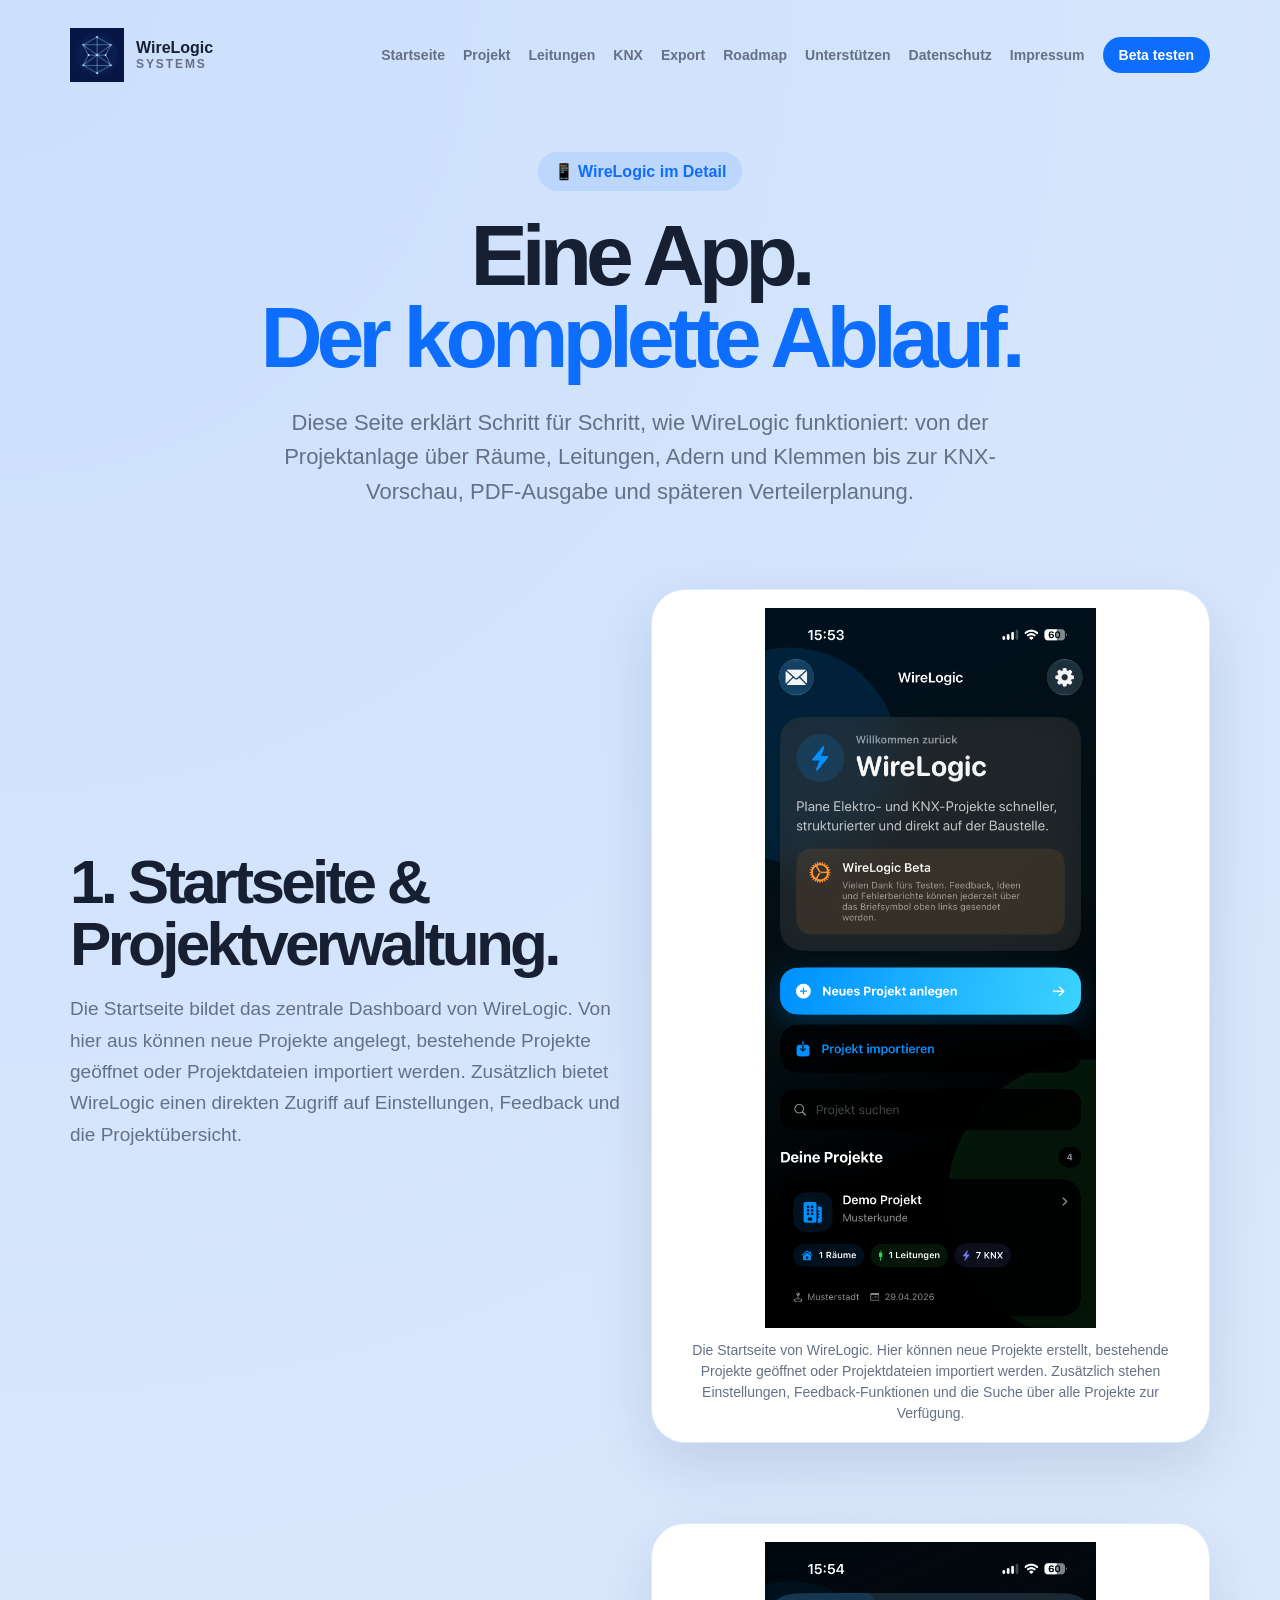
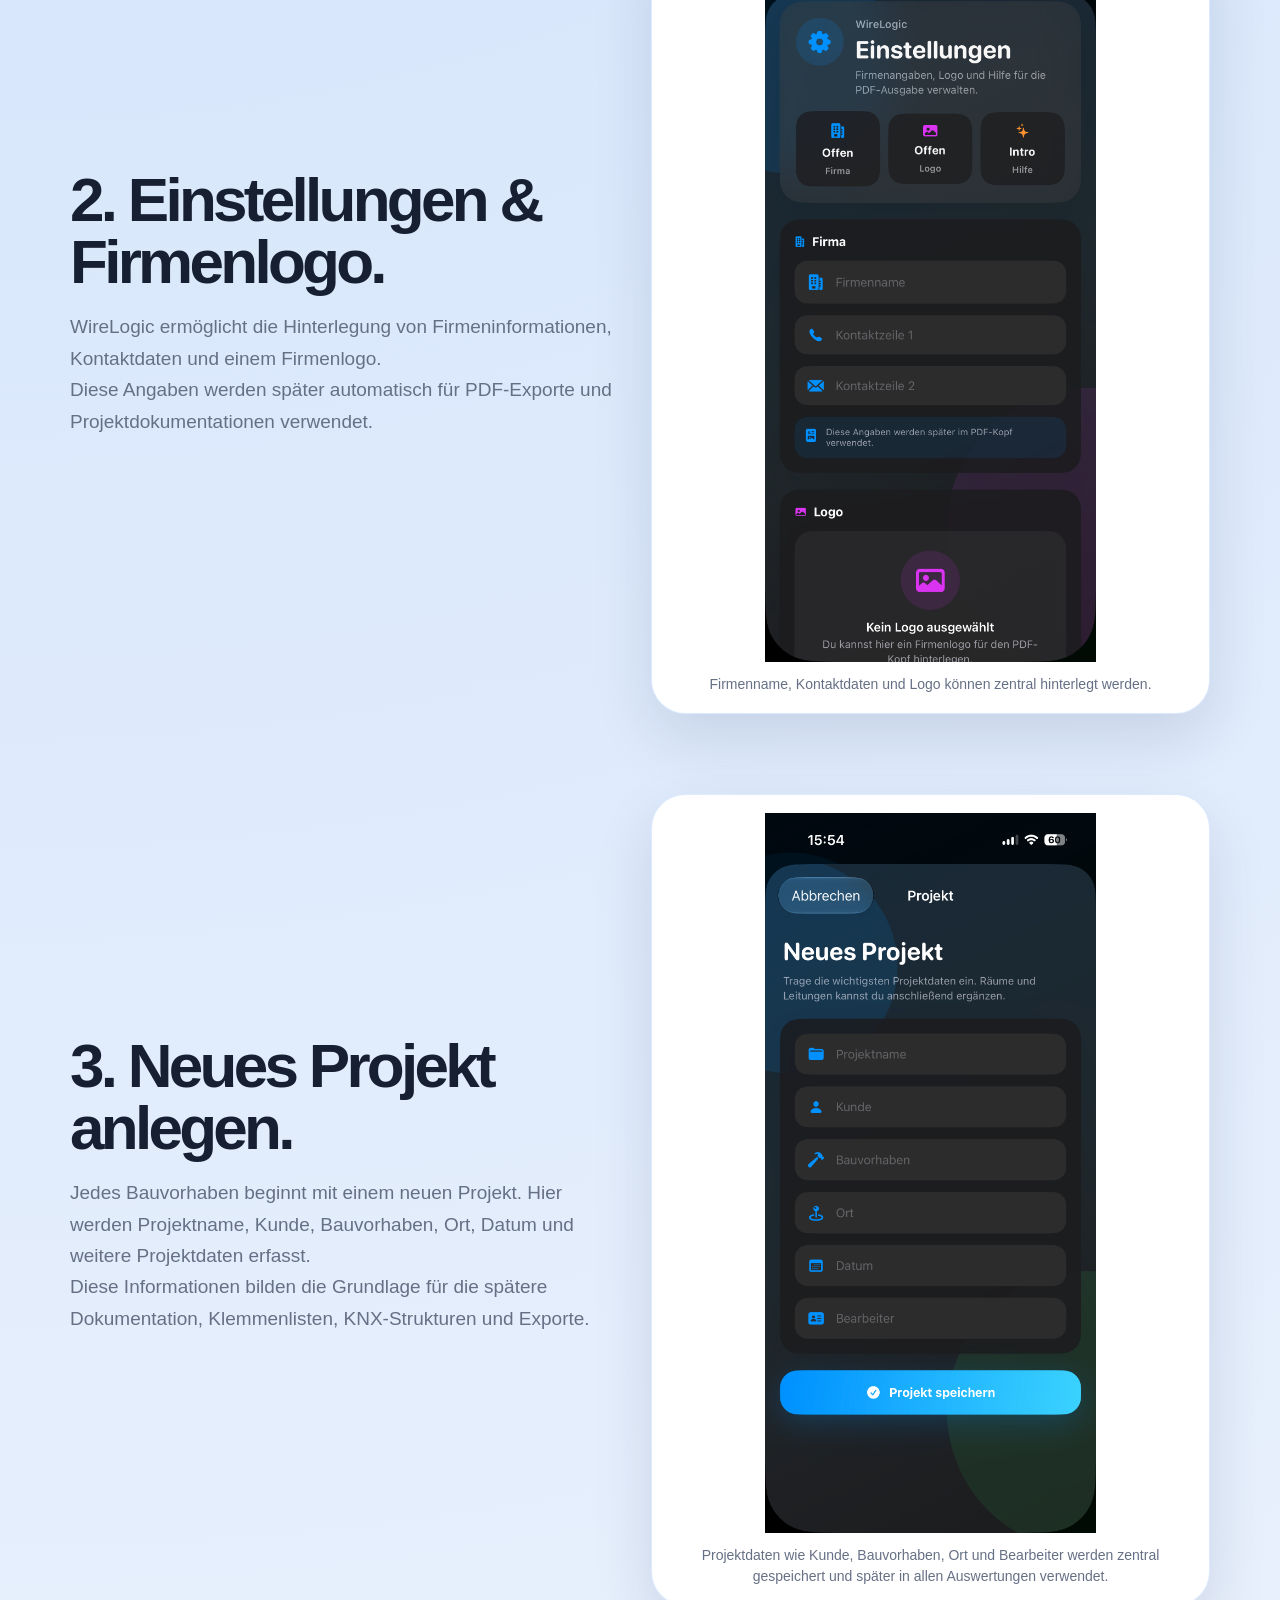
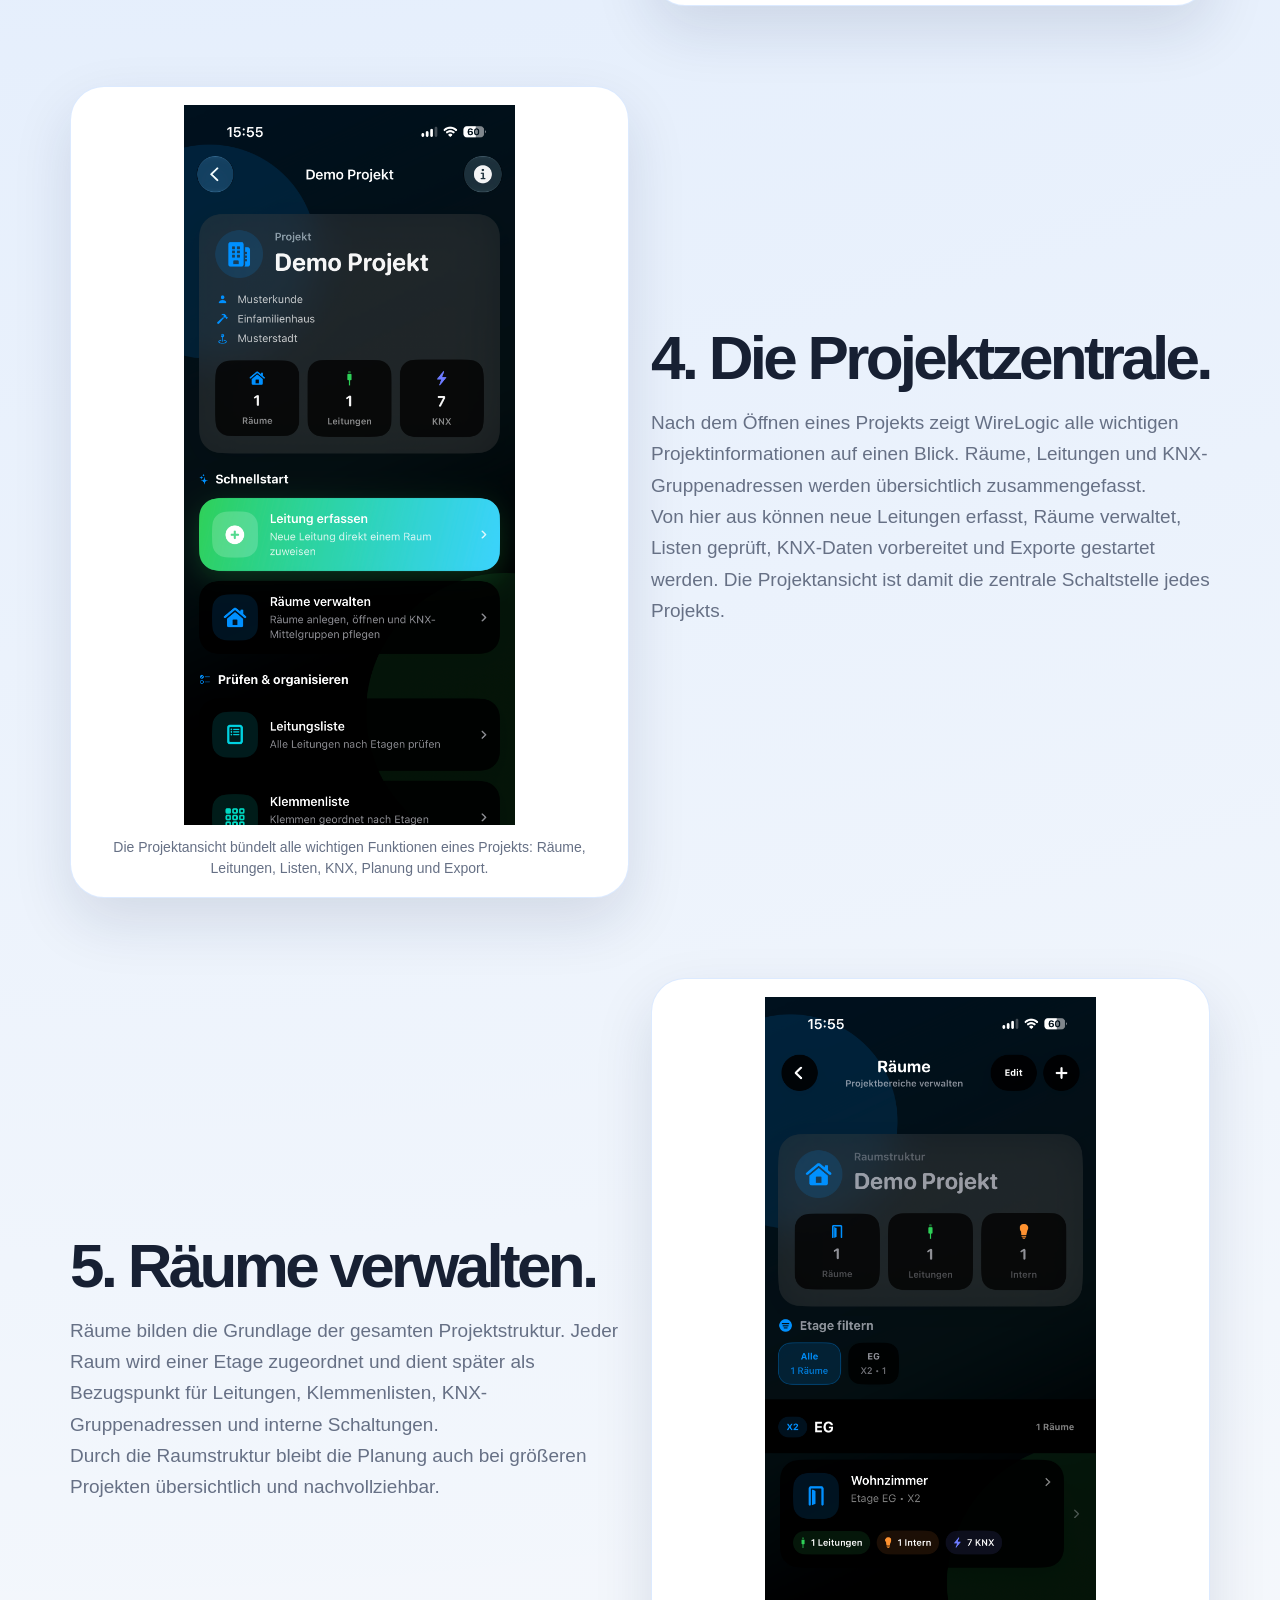
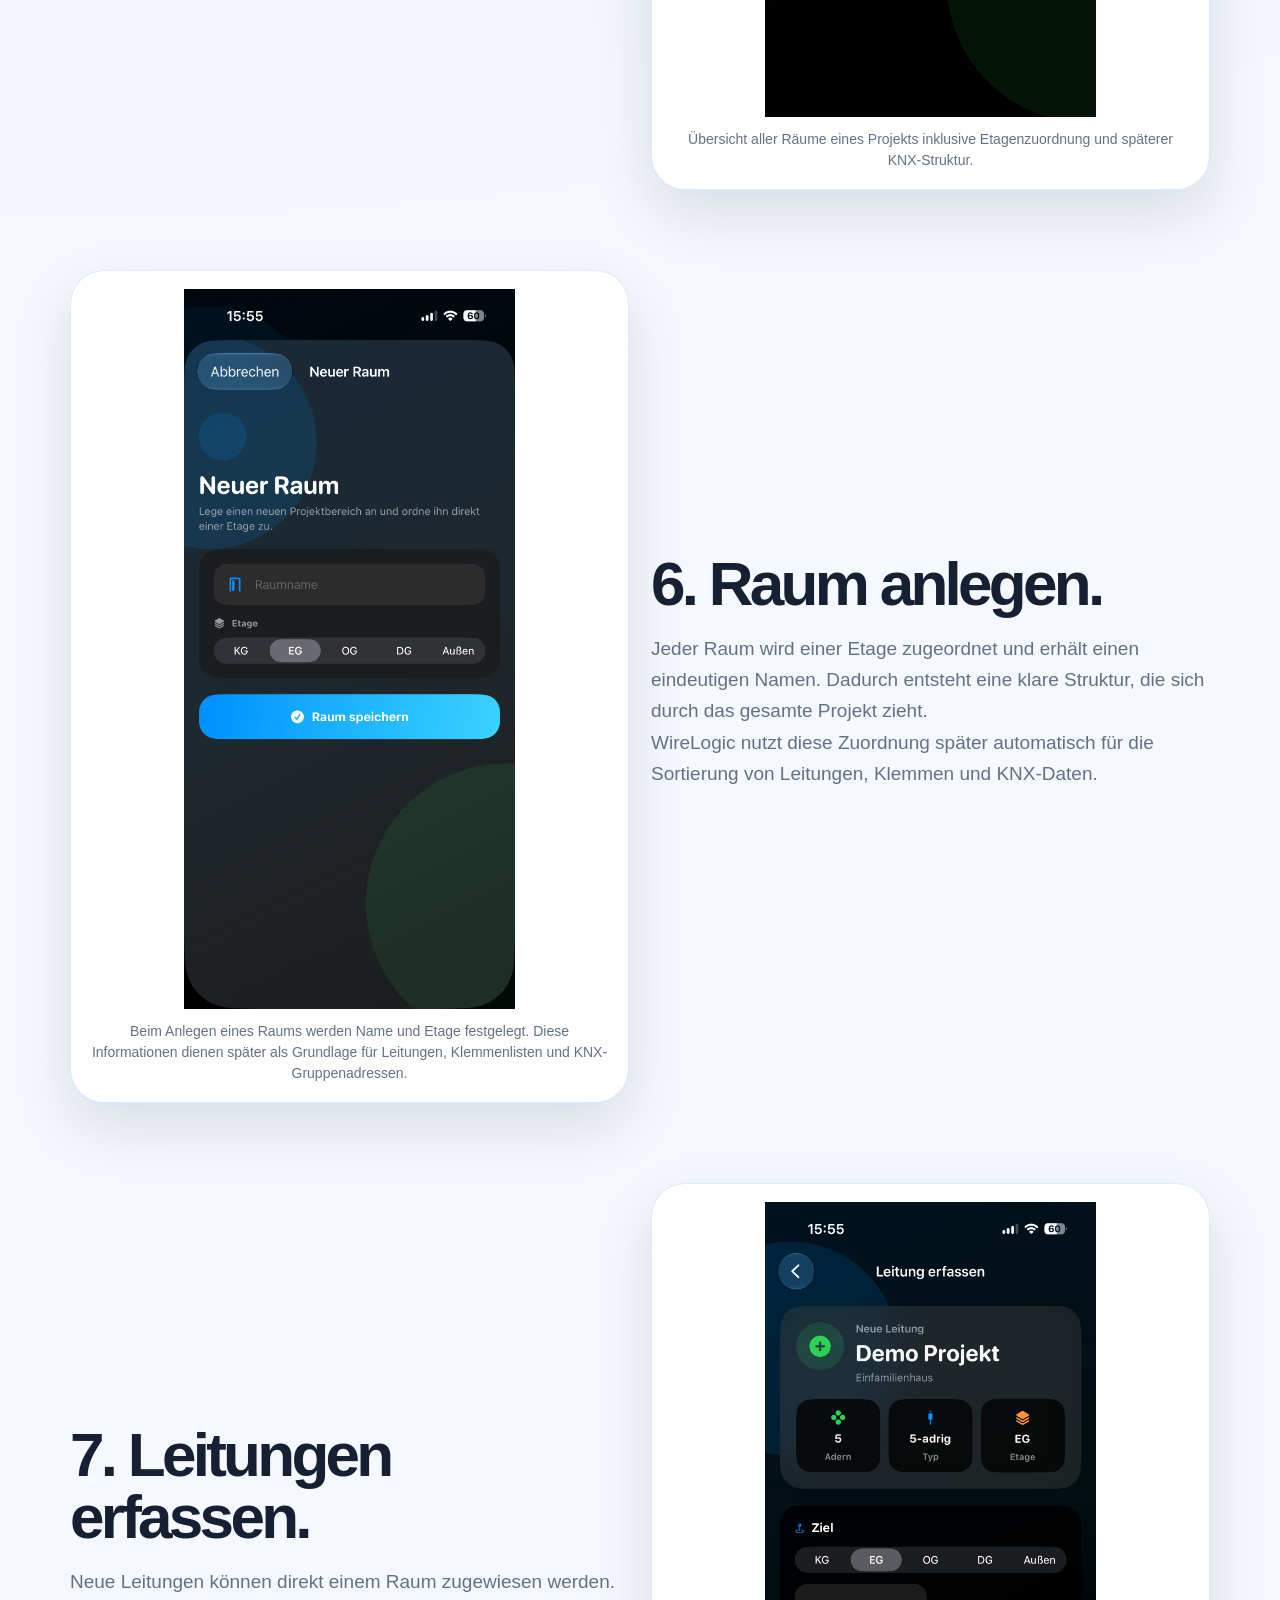
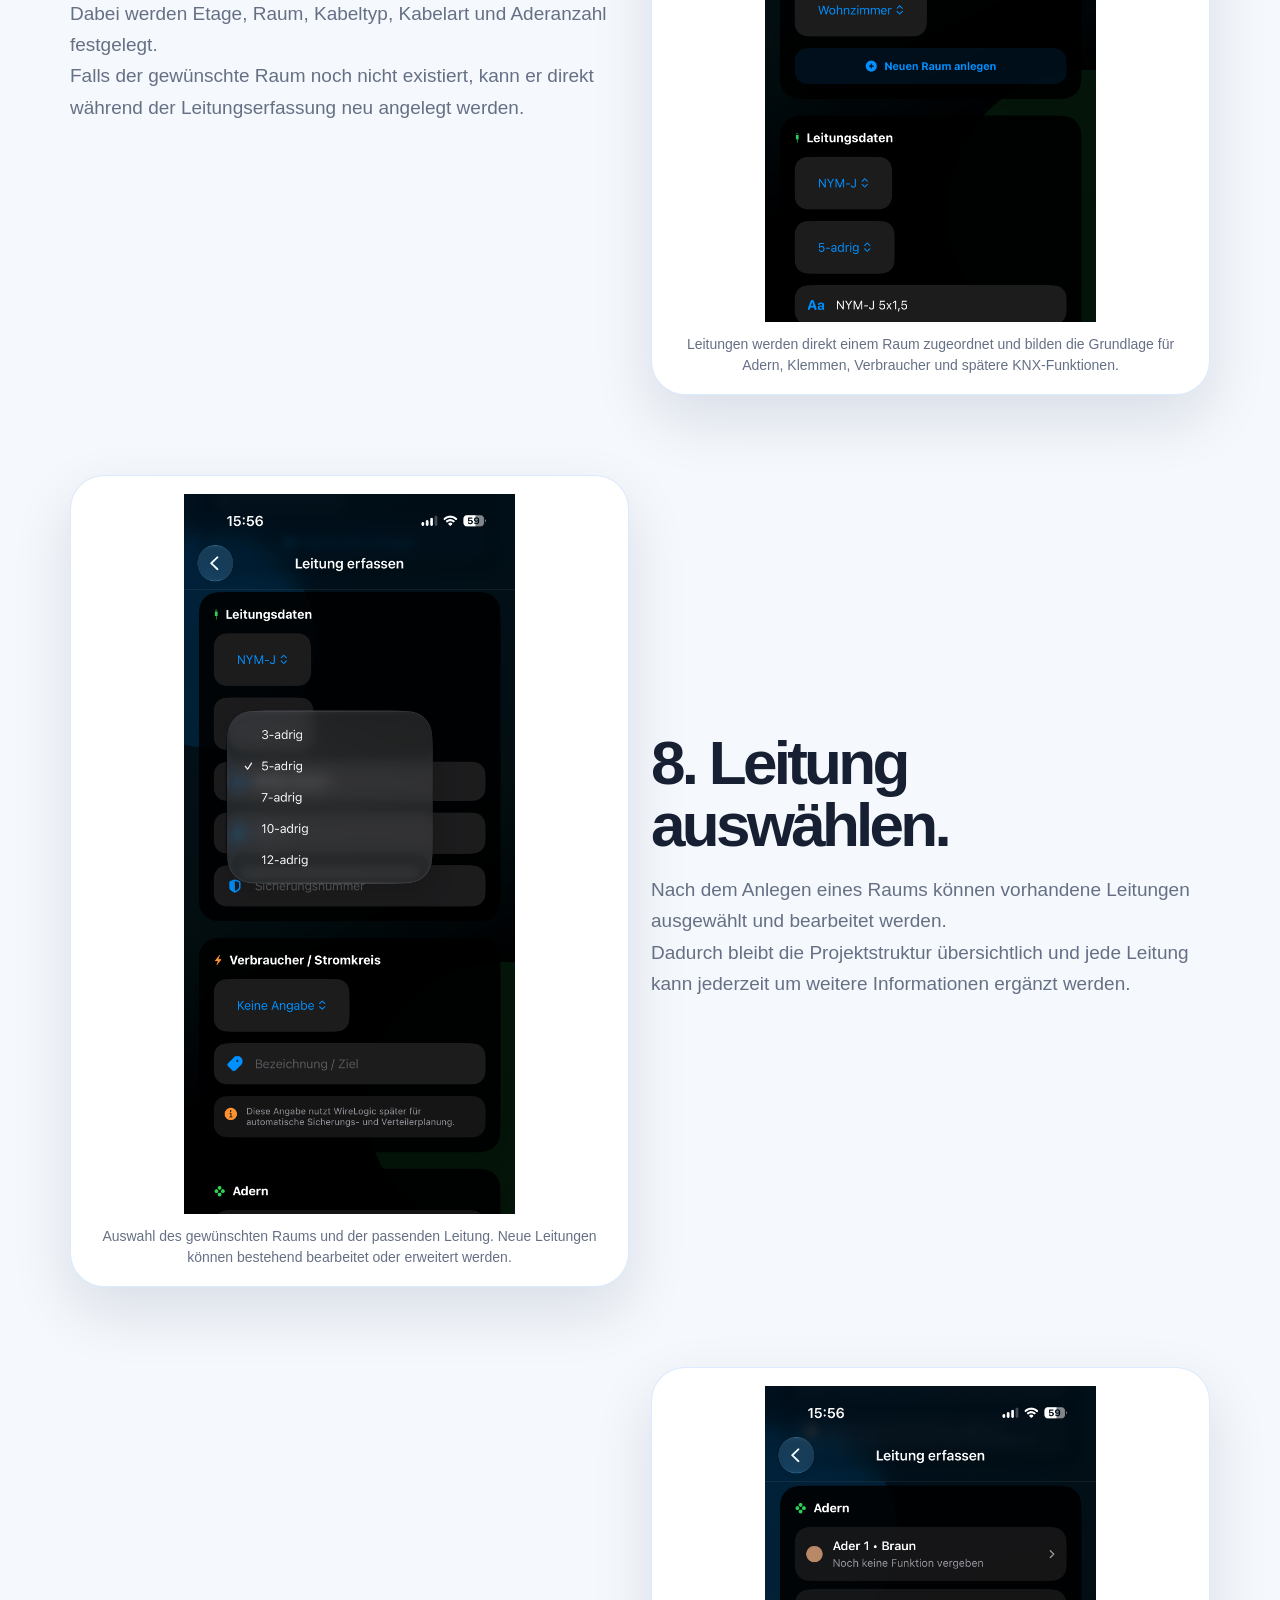
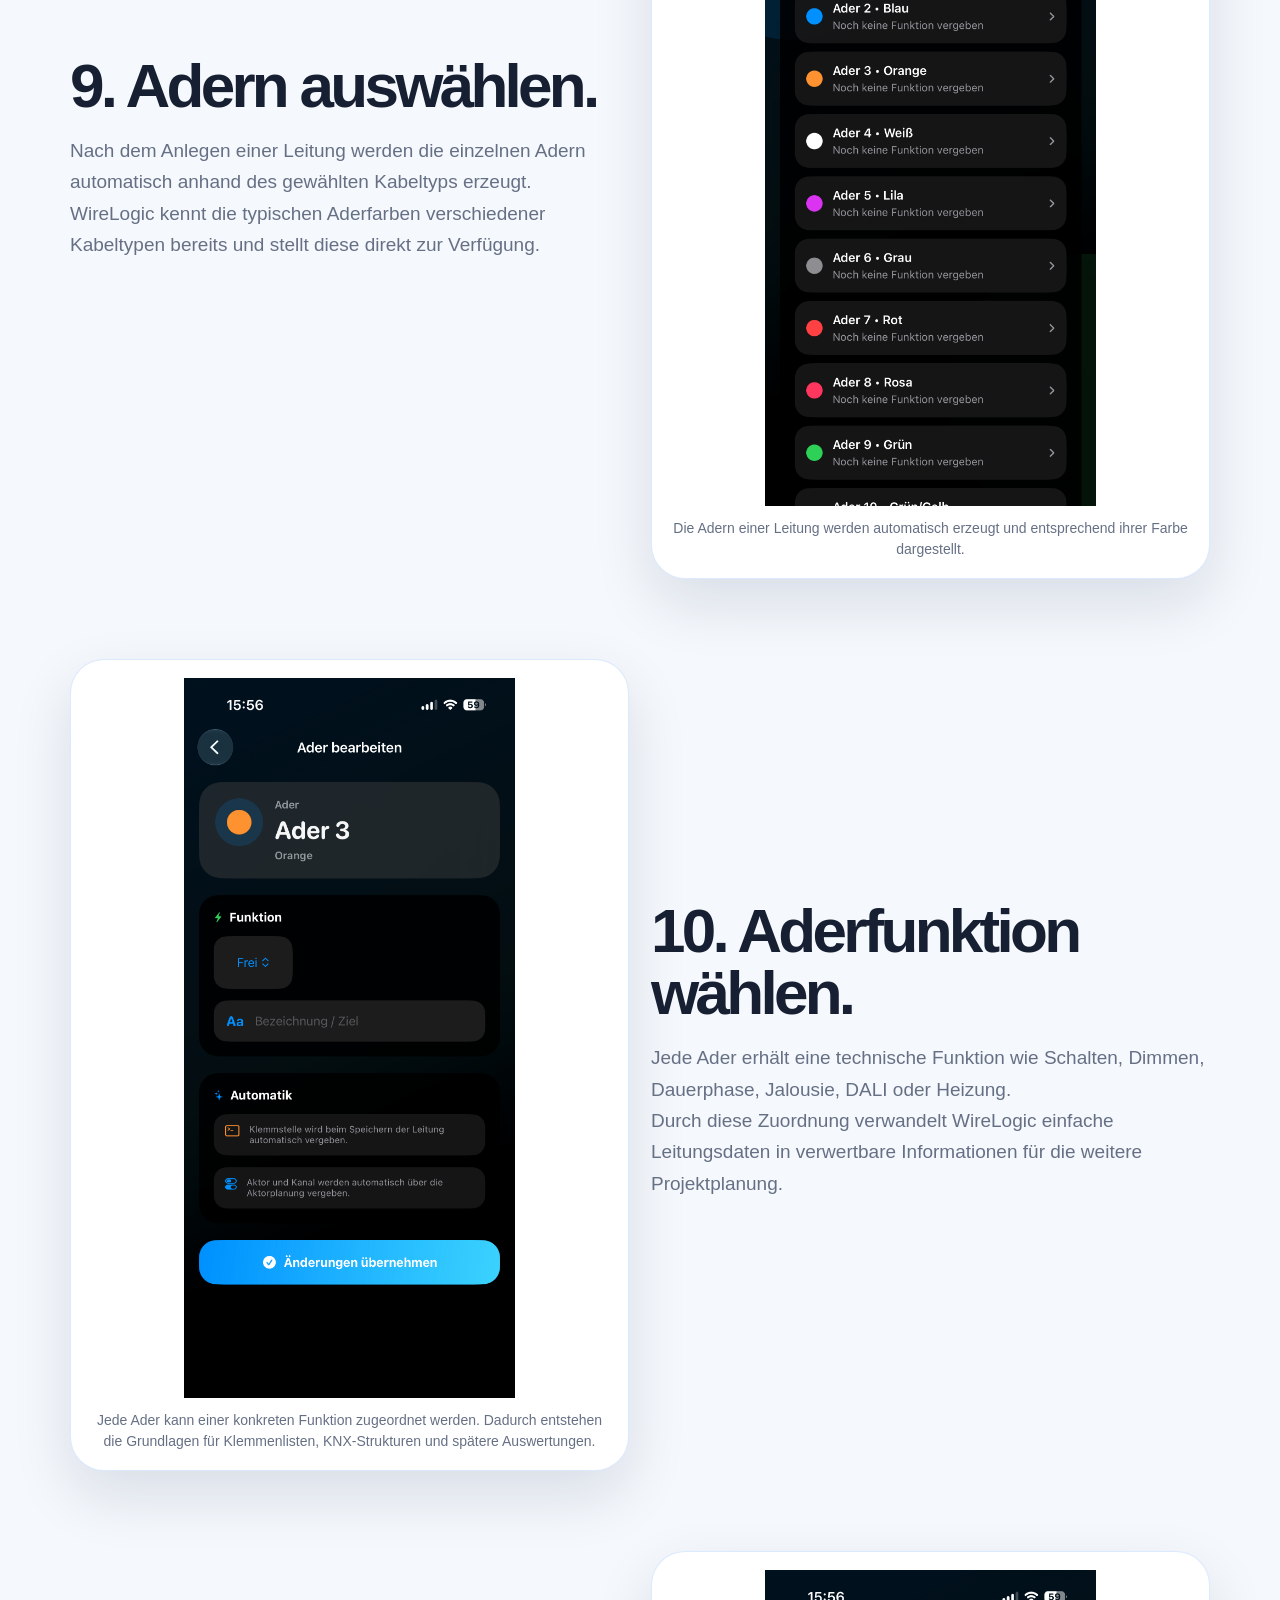
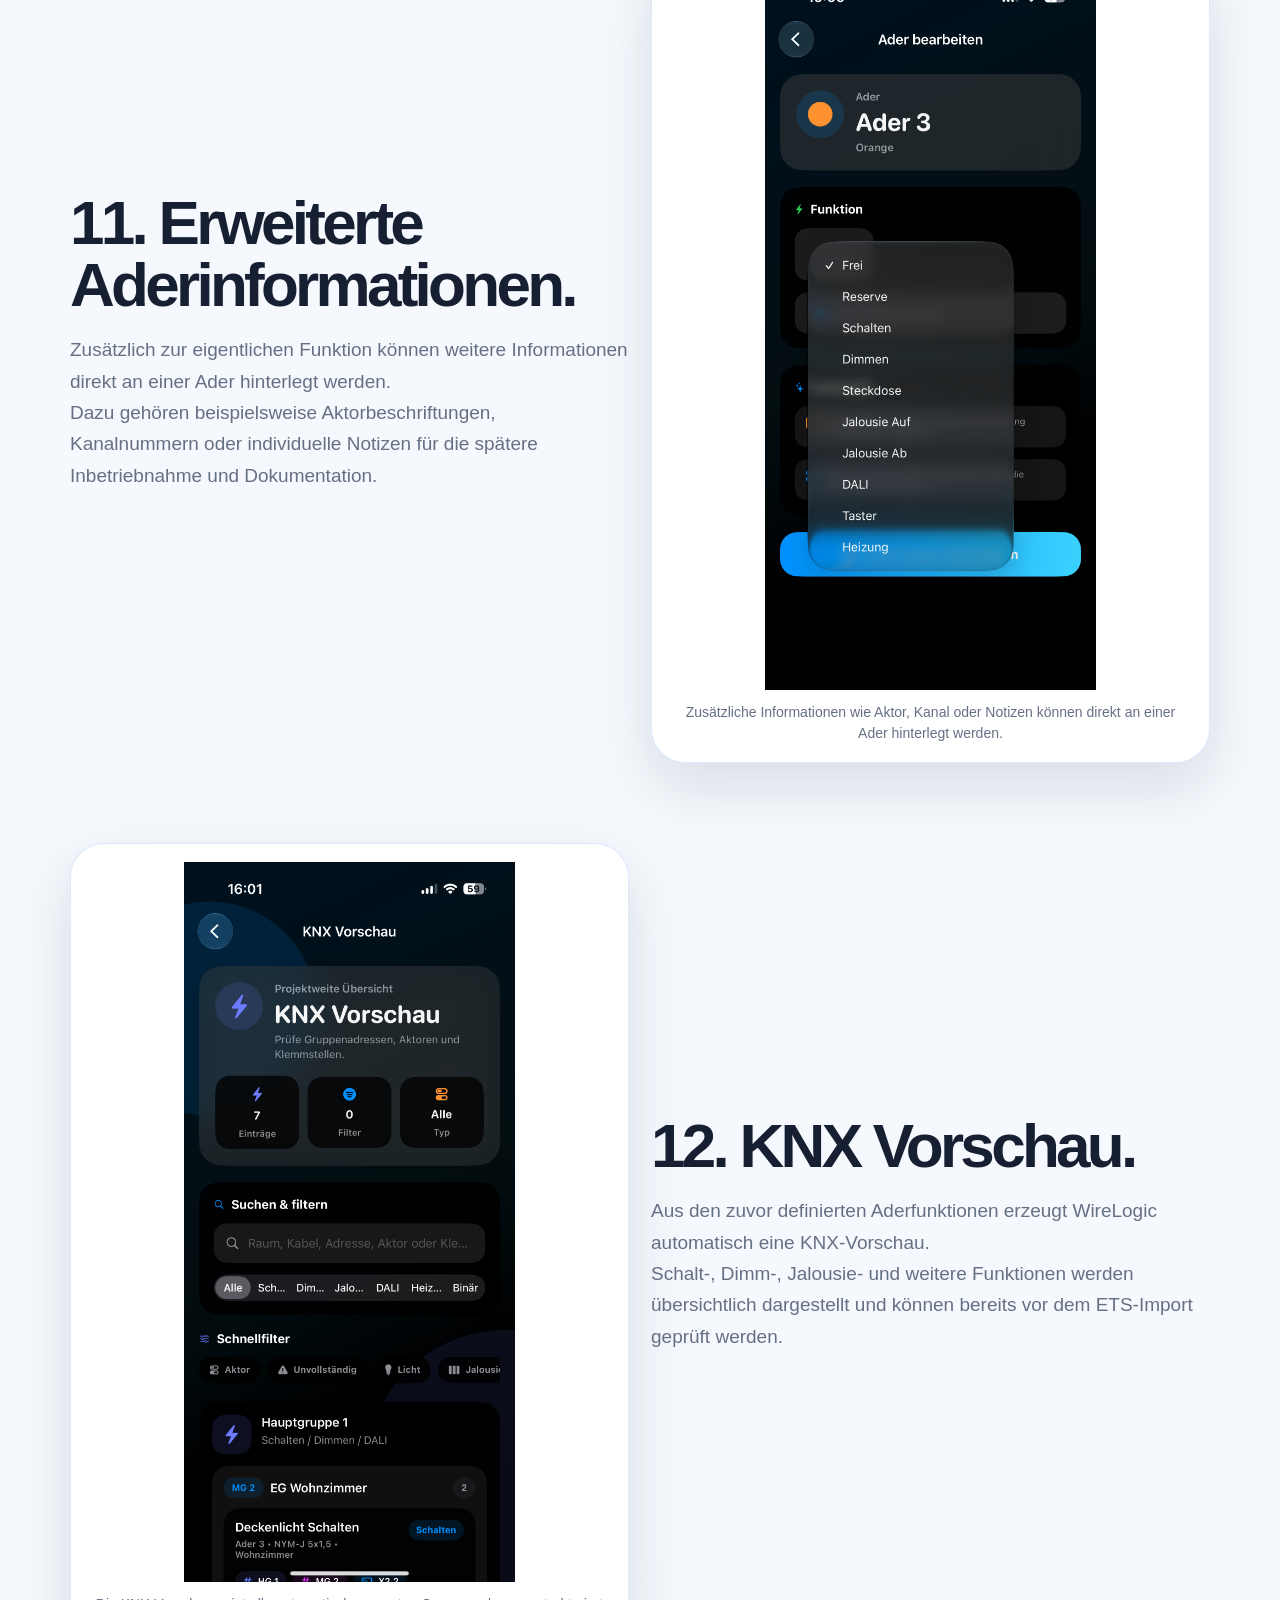
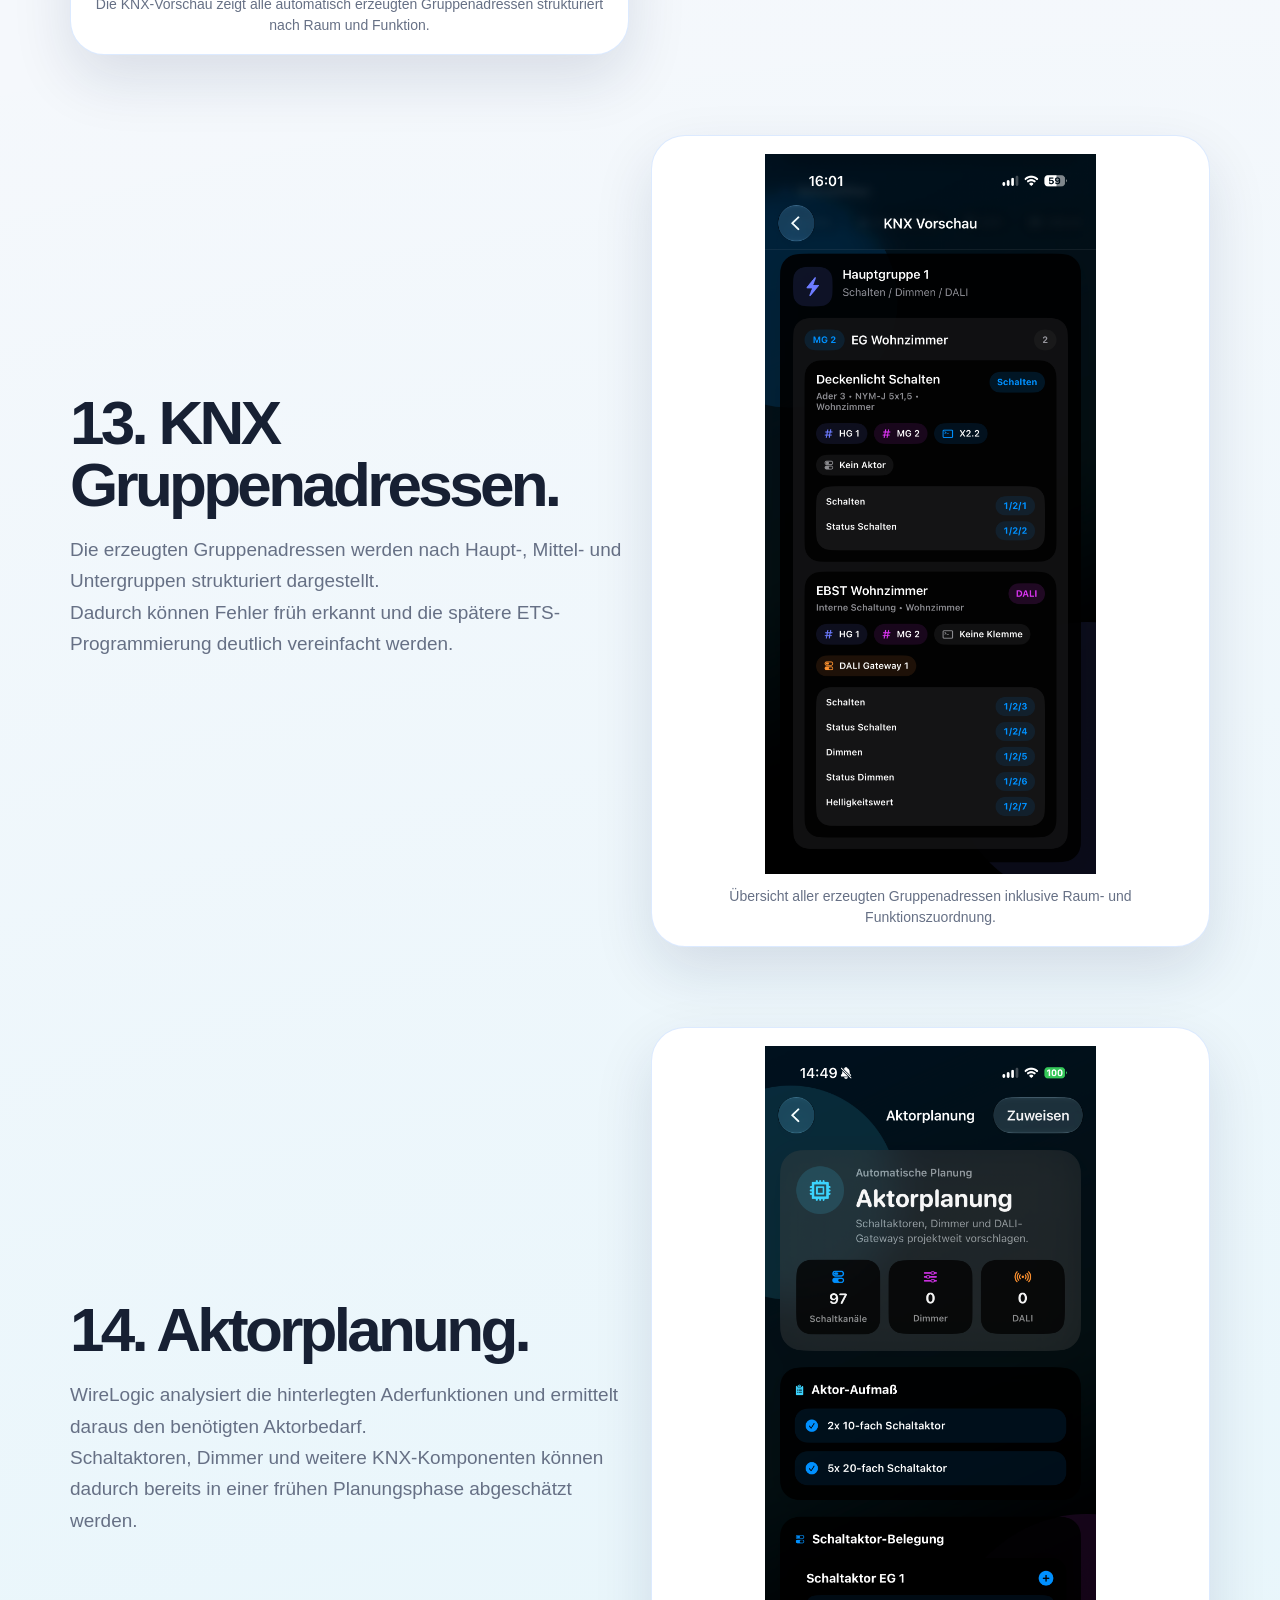
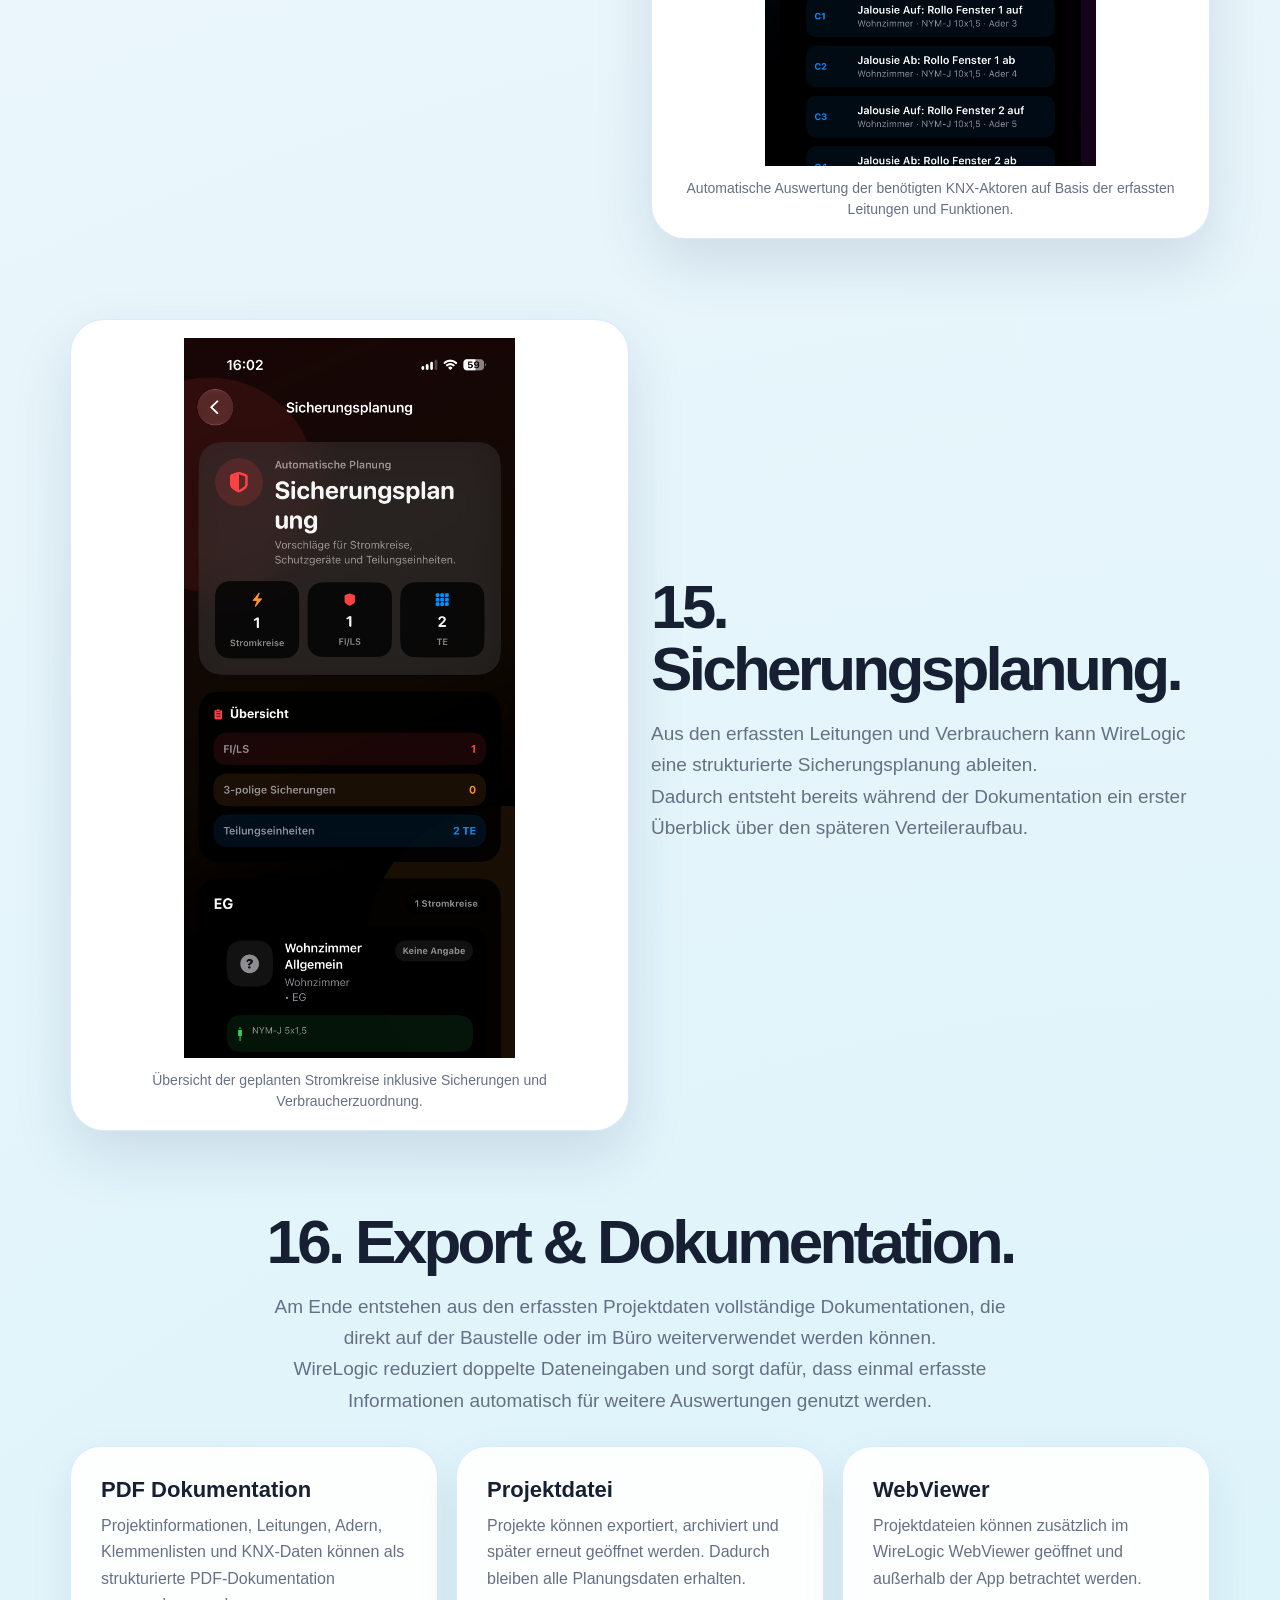
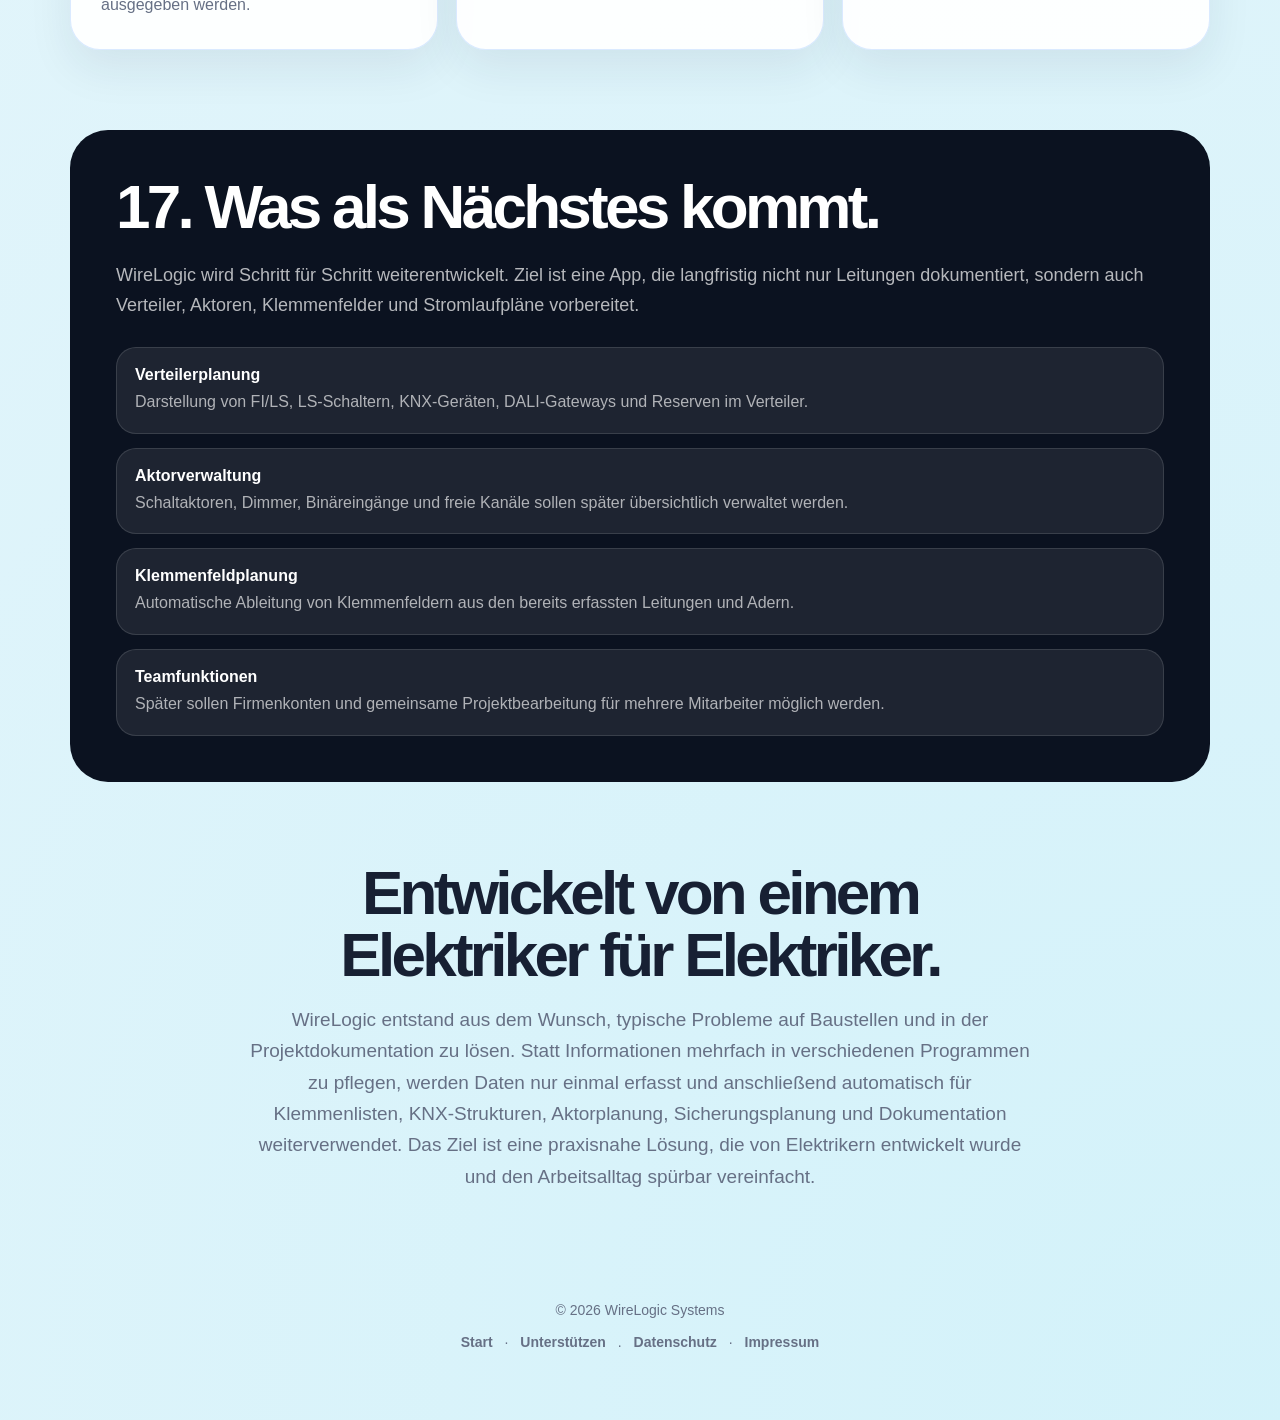
==== funktionen.html @ 2e7e5e69 "Update funktionen.html" ====
<!DOCTYPE html>
<html lang="de">
<head>

  <!-- Google tag (gtag.js) -->
  <script async src="https://www.googletagmanager.com/gtag/js?id=G-9XFBLR3LDT"></script>
  <script>
    window.dataLayer = window.dataLayer || [];
    function gtag(){dataLayer.push(arguments);}
    gtag('js', new Date());

    gtag('config', 'G-9XFBLR3LDT');
  </script>

  <meta charset="UTF-8" />
  <meta name="viewport" content="width=device-width, initial-scale=1.0" />
  <title>WireLogic Systems – Elektroplanung direkt auf der Baustelle</title>
  
  <style>
    :root {
      --blue:#0d6efd;
      --cyan:#22d3ee;
      --dark:#0b1220;
      --text:#172033;
      --muted:#667085;
      --bg:#f5f8fc;
      --card:rgba(255,255,255,0.92);
      --border:rgba(13,110,253,0.14);
    }

    * { box-sizing:border-box; }

    body {
      margin:0;
      font-family:-apple-system,BlinkMacSystemFont,"Segoe UI",Arial,sans-serif;
      background:
        radial-gradient(circle at top left,rgba(13,110,253,0.18),transparent 32%),
        radial-gradient(circle at bottom right,rgba(34,211,238,0.16),transparent 30%),
        var(--bg);
      color:var(--text);
    }

    a { text-decoration:none; }

    .page {
      max-width:1180px;
      margin:0 auto;
      padding:28px 20px 70px;
    }

    header {
      display:flex;
      justify-content:space-between;
      align-items:center;
      margin-bottom:70px;
    }

    .brand {
      display:flex;
      align-items:center;
      gap:12px;
      font-weight:900;
    }

    .logo {
      width:54px;
      height:54px;
    }

    .logo img {
      width:100%;
      height:100%;
      object-fit:contain;
    }

    nav {
      display:flex;
      gap:18px;
      flex-wrap:wrap;
      align-items:center;
    }

    nav a {
      color:var(--muted);
      font-size:14px;
      font-weight:700;
    }

    .nav-button {
      background:var(--blue);
      color:white;
      padding:10px 16px;
      border-radius:999px;
    }

    .hero {
      text-align:center;
      max-width:980px;
      margin:0 auto 80px;
    }

    .badge {
      display:inline-flex;
      padding:10px 16px;
      border-radius:999px;
      background:rgba(13,110,253,0.1);
      color:var(--blue);
      font-weight:800;
      margin-bottom:24px;
    }

    h1 {
      font-size:clamp(44px,8vw,86px);
      line-height:0.95;
      letter-spacing:-0.07em;
      margin:0;
    }

    h1 span {
      display:block;
      color:var(--blue);
    }

    .subtitle {
      max-width:780px;
      margin:28px auto 0;
      color:var(--muted);
      font-size:22px;
      line-height:1.55;
    }

    .section {
      margin-bottom:80px;
    }

    .section-head {
      max-width:780px;
      margin-bottom:30px;
    }

    .section-head.center {
      text-align:center;
      margin-left:auto;
      margin-right:auto;
    }

    .section-head h2 {
      font-size:clamp(34px,5vw,62px);
      line-height:1;
      letter-spacing:-0.06em;
      margin:0 0 18px;
    }

    .section-head p {
      color:var(--muted);
      font-size:19px;
      line-height:1.65;
      margin:0;
    }

    .card {
      background:var(--card);
      border:1px solid var(--border);
      border-radius:30px;
      padding:30px;
      box-shadow:0 18px 45px rgba(20,35,70,0.08);
    }

    .grid {
      display:grid;
      grid-template-columns:repeat(2,1fr);
      gap:18px;
    }

    .grid-3 {
      display:grid;
      grid-template-columns:repeat(3,1fr);
      gap:18px;
    }

    .feature h3,
    .card h3 {
      margin:0 0 10px;
      font-size:22px;
    }

    .feature p,
    .card p {
      color:var(--muted);
      line-height:1.65;
      margin:0;
    }

    .number {
      width:46px;
      height:46px;
      display:grid;
      place-items:center;
      background:rgba(13,110,253,0.1);
      color:var(--blue);
      border-radius:16px;
      font-weight:900;
      margin-bottom:16px;
    }

    .dark-section {
      background:var(--dark);
      color:white;
      border-radius:38px;
      padding:46px;
      margin-bottom:80px;
    }

    .dark-section h2 {
      font-size:clamp(34px,5vw,62px);
      line-height:1;
      letter-spacing:-0.06em;
      margin:0 0 22px;
    }

    .dark-section p {
      color:rgba(255,255,255,0.7);
      font-size:18px;
      line-height:1.7;
    }

    .list {
      display:grid;
      gap:14px;
      margin-top:26px;
    }

    .list-item {
      background:rgba(255,255,255,0.08);
      border:1px solid rgba(255,255,255,0.12);
      border-radius:20px;
      padding:18px;
    }

    .list-item strong {
      display:block;
      margin-bottom:6px;
    }

    .list-item span {
      color:rgba(255,255,255,0.65);
      line-height:1.55;
    }

    .placeholder {
      min-height:280px;
      border-radius:28px;
      background:
        linear-gradient(135deg,rgba(13,110,253,0.10),rgba(34,211,238,0.10)),
        white;
      border:1px dashed rgba(13,110,253,0.28);
      display:grid;
      place-items:center;
      text-align:center;
      color:var(--muted);
      font-weight:800;
      padding:24px;
    }
    
.screenshot {
  background:white;
  border:1px solid var(--border);
  border-radius:34px;
  padding:18px;
  box-shadow:0 24px 60px rgba(20,35,70,0.12);
}

.screenshot img {
  width:100%;
  max-height:720px;
  object-fit:contain;
  display:block;
  border-radius:24px;
}

.caption {
  color:var(--muted);
  font-size:14px;
  line-height:1.5;
  margin-top:12px;
  text-align:center;
}
    
    .split {
      display:grid;
      grid-template-columns:1fr 1fr;
      gap:22px;
      align-items:center;
    }

    .footer {
      text-align:center;
      color:var(--muted);
      font-size:14px;
      padding-top:30px;
    }

    .footer a {
      color:var(--muted);
      font-weight:700;
      margin:0 8px;
    }

    @media(max-width:860px) {
      header {
        flex-direction:column;
        align-items:flex-start;
        gap:20px;
        margin-bottom:48px;
      }

      .grid,
      .grid-3,
      .split {
        grid-template-columns:1fr;
      }

      .dark-section {
        padding:28px;
      }
    }
  </style>
</head>

<body>
  <main class="page">

    <header>
      <div class="brand">
        <div class="logo">
          <img src="wirelogic-logo.png.png" alt="WireLogic Logo">
        </div>
        <div>
          <div>WireLogic</div>
          <div style="font-size:12px;color:#667085;letter-spacing:0.16em;">SYSTEMS</div>
        </div>
      </div>

      <nav>
  <a href="index.html">Startseite</a>
  <a href="#projekt">Projekt</a>
  <a href="#leitungen">Leitungen</a>
  <a href="#knx">KNX</a>
  <a href="#export">Export</a>
  <a href="roadmap.html">Roadmap</a>
  <a href="support.html">Unterstützen</a>
  <a href="privacy.html">Datenschutz</a>
  <a href="impressum.html">Impressum</a>
  <a class="nav-button" href="https://testflight.apple.com/join/2BMqs9C9">Beta testen</a>
</nav>
    </header>

    <section class="hero">
      <div class="badge">📱 WireLogic im Detail</div>
      <h1>
        Eine App.
        <span>Der komplette Ablauf.</span>
      </h1>
      <p class="subtitle">
        Diese Seite erklärt Schritt für Schritt, wie WireLogic funktioniert:
        von der Projektanlage über Räume, Leitungen, Adern und Klemmen bis zur KNX-Vorschau,
        PDF-Ausgabe und späteren Verteilerplanung.
      </p>
    </section>

    <section class="section" id="projekt">
      <div class="split">
        <div class="section-head">
          <h2>1. Startseite & Projektverwaltung.</h2>
          <p>
Die Startseite bildet das zentrale Dashboard von WireLogic.
Von hier aus können neue Projekte angelegt, bestehende Projekte geöffnet
oder Projektdateien importiert werden. Zusätzlich bietet WireLogic
einen direkten Zugriff auf Einstellungen, Feedback und die Projektübersicht.
</p>
        </div>


         <div class="screenshot">
          <img src="startscreen.PNG" alt="WireLogic Startseite">

          <div class="caption">
            Die Startseite von WireLogic. Hier können neue Projekte erstellt,
            bestehende Projekte geöffnet oder Projektdateien importiert werden.
            Zusätzlich stehen Einstellungen, Feedback-Funktionen und die Suche
            über alle Projekte zur Verfügung.
          </div>
        </div>

      </div>
    </section>

    <section class="section">
  <div class="split">

    <div class="section-head">
      <h2>2. Einstellungen & Firmenlogo.</h2>

      <p>
        WireLogic ermöglicht die Hinterlegung von Firmeninformationen,
        Kontaktdaten und einem Firmenlogo.
      </p>

      <p>
        Diese Angaben werden später automatisch für PDF-Exporte
        und Projektdokumentationen verwendet.
      </p>
    </div>

    <div class="screenshot">
      <img src="einstellungen.PNG" alt="WireLogic Einstellungen">

      <div class="caption">
        Firmenname, Kontaktdaten und Logo können zentral hinterlegt werden.
      </div>
    </div>

  </div>
</section>

    <section class="section">
  <div class="split">

    <div class="section-head">
      <h2>3. Neues Projekt anlegen.</h2>

      <p>
        Jedes Bauvorhaben beginnt mit einem neuen Projekt.
        Hier werden Projektname, Kunde, Bauvorhaben, Ort,
        Datum und weitere Projektdaten erfasst.
      </p>

      <p>
        Diese Informationen bilden die Grundlage für die spätere
        Dokumentation, Klemmenlisten, KNX-Strukturen und Exporte.
      </p>
    </div>

    <div class="screenshot">
      <img src="neues_projekt_anlegen.PNG" alt="Neues Projekt anlegen">

      <div class="caption">
        Projektdaten wie Kunde, Bauvorhaben, Ort und Bearbeiter
        werden zentral gespeichert und später in allen Auswertungen verwendet.
      </div>
    </div>

  </div>
</section>

    <section class="section">
  <div class="split">

    <div class="screenshot">
      <img src="projekt_ansicht.PNG" alt="WireLogic Projektansicht">

      <div class="caption">
        Die Projektansicht bündelt alle wichtigen Funktionen eines Projekts:
        Räume, Leitungen, Listen, KNX, Planung und Export.
      </div>
    </div>

    <div class="section-head">
      <h2>4. Die Projektzentrale.</h2>

      <p>
        Nach dem Öffnen eines Projekts zeigt WireLogic alle wichtigen
        Projektinformationen auf einen Blick. Räume, Leitungen und
        KNX-Gruppenadressen werden übersichtlich zusammengefasst.
      </p>

      <p>
        Von hier aus können neue Leitungen erfasst, Räume verwaltet,
        Listen geprüft, KNX-Daten vorbereitet und Exporte gestartet werden.
        Die Projektansicht ist damit die zentrale Schaltstelle jedes Projekts.
      </p>
    </div>

  </div>
</section>

    <section class="section">
  <div class="split">

    <div class="section-head">
      <h2>5. Räume verwalten.</h2>

      <p>
        Räume bilden die Grundlage der gesamten Projektstruktur.
        Jeder Raum wird einer Etage zugeordnet und dient später
        als Bezugspunkt für Leitungen, Klemmenlisten,
        KNX-Gruppenadressen und interne Schaltungen.
      </p>

      <p>
        Durch die Raumstruktur bleibt die Planung auch bei
        größeren Projekten übersichtlich und nachvollziehbar.
      </p>
    </div>

    <div class="screenshot">
      <img src="reaume_verwalten.PNG" alt="Räume verwalten">

      <div class="caption">
        Übersicht aller Räume eines Projekts inklusive Etagenzuordnung
        und späterer KNX-Struktur.
      </div>
    </div>

  </div>
</section>

    <section class="section">
  <div class="split">

    <div class="screenshot">
      <img src="raum_anlegen.PNG" alt="Raum anlegen">

      <div class="caption">
        Beim Anlegen eines Raums werden Name und Etage festgelegt.
        Diese Informationen dienen später als Grundlage für Leitungen,
        Klemmenlisten und KNX-Gruppenadressen.
      </div>
    </div>

    <div class="section-head">
      <h2>6. Raum anlegen.</h2>

      <p>
        Jeder Raum wird einer Etage zugeordnet und erhält einen
        eindeutigen Namen. Dadurch entsteht eine klare Struktur,
        die sich durch das gesamte Projekt zieht.
      </p>

      <p>
        WireLogic nutzt diese Zuordnung später automatisch für
        die Sortierung von Leitungen, Klemmen und KNX-Daten.
      </p>
    </div>

  </div>
</section>

    <section class="section" id="leitungen">
  <div class="split">

    <div class="section-head">
      <h2>7. Leitungen erfassen.</h2>

      <p>
        Neue Leitungen können direkt einem Raum zugewiesen werden.
        Dabei werden Etage, Raum, Kabeltyp, Kabelart und Aderanzahl
        festgelegt.
      </p>

      <p>
        Falls der gewünschte Raum noch nicht existiert, kann er direkt
        während der Leitungserfassung neu angelegt werden.
      </p>
    </div>

    <div class="screenshot">
      <img src="leitungen_anlegen.PNG" alt="Leitungen erfassen">

      <div class="caption">
        Leitungen werden direkt einem Raum zugeordnet und bilden die Grundlage
        für Adern, Klemmen, Verbraucher und spätere KNX-Funktionen.
      </div>
    </div>

  </div>
</section>

    <section class="section">
  <div class="split">

    <div class="screenshot">
      <img src="Leitung_auswaehlen.PNG" alt="Leitung auswählen">

      <div class="caption">
        Auswahl des gewünschten Raums und der passenden Leitung.
        Neue Leitungen können bestehend bearbeitet oder erweitert werden.
      </div>
    </div>

    <div class="section-head">
      <h2>8. Leitung auswählen.</h2>

      <p>
        Nach dem Anlegen eines Raums können vorhandene Leitungen
        ausgewählt und bearbeitet werden.
      </p>

      <p>
        Dadurch bleibt die Projektstruktur übersichtlich und jede
        Leitung kann jederzeit um weitere Informationen ergänzt werden.
      </p>
    </div>

  </div>
</section>

<section class="section">
  <div class="split">

    <div class="section-head">
      <h2>9. Adern auswählen.</h2>

      <p>
        Nach dem Anlegen einer Leitung werden die einzelnen Adern
        automatisch anhand des gewählten Kabeltyps erzeugt.
      </p>

      <p>
        WireLogic kennt die typischen Aderfarben verschiedener
        Kabeltypen bereits und stellt diese direkt zur Verfügung.
      </p>
    </div>

    <div class="screenshot">
      <img src="ader_waehlen.PNG" alt="Adern auswählen">

     <div class="caption">
    Die Adern einer Leitung werden automatisch erzeugt und
    entsprechend ihrer Farbe dargestellt.
</div>
</div>

</div>
</section>

<section class="section">
  <div class="split">

    <div class="screenshot">
      <img src="ader_funtion_waehlen.PNG" alt="Aderfunktion wählen">

      <div class="caption">
        Jede Ader kann einer konkreten Funktion zugeordnet werden.
        Dadurch entstehen die Grundlagen für Klemmenlisten,
        KNX-Strukturen und spätere Auswertungen.
      </div>
    </div>

    <div class="section-head">
      <h2>10. Aderfunktion wählen.</h2>

      <p>
        Jede Ader erhält eine technische Funktion wie Schalten,
        Dimmen, Dauerphase, Jalousie, DALI oder Heizung.
      </p>

      <p>
        Durch diese Zuordnung verwandelt WireLogic einfache
        Leitungsdaten in verwertbare Informationen für die
        weitere Projektplanung.
      </p>
    </div>

  </div>
</section>

    <section class="section">
  <div class="split">

    <div class="section-head">
      <h2>11. Erweiterte Aderinformationen.</h2>

      <p>
        Zusätzlich zur eigentlichen Funktion können weitere
        Informationen direkt an einer Ader hinterlegt werden.
      </p>

      <p>
        Dazu gehören beispielsweise Aktorbeschriftungen,
        Kanalnummern oder individuelle Notizen für die spätere
        Inbetriebnahme und Dokumentation.
      </p>
    </div>

    <div class="screenshot">
      <img src="ader_funktion_2_waehlen.PNG" alt="Erweiterte Aderinformationen">

      <div class="caption">
        Zusätzliche Informationen wie Aktor, Kanal oder Notizen
        können direkt an einer Ader hinterlegt werden.
      </div>
    </div>

  </div>
</section>

    <section class="section">
  <div class="split">

    <div class="screenshot">
      <img src="knx_gruppenadressen.PNG" alt="KNX Vorschau">

      <div class="caption">
        Die KNX-Vorschau zeigt alle automatisch erzeugten
        Gruppenadressen strukturiert nach Raum und Funktion.
      </div>
    </div>

    <div class="section-head">
      <h2>12. KNX Vorschau.</h2>

      <p>
        Aus den zuvor definierten Aderfunktionen erzeugt
        WireLogic automatisch eine KNX-Vorschau.
      </p>

      <p>
        Schalt-, Dimm-, Jalousie- und weitere Funktionen
        werden übersichtlich dargestellt und können bereits
        vor dem ETS-Import geprüft werden.
      </p>
    </div>

  </div>
</section>

    <section class="section">
  <div class="split">

    <div class="section-head">
      <h2>13. KNX Gruppenadressen.</h2>

      <p>
        Die erzeugten Gruppenadressen werden nach Haupt-,
        Mittel- und Untergruppen strukturiert dargestellt.
      </p>

      <p>
        Dadurch können Fehler früh erkannt und die
        spätere ETS-Programmierung deutlich vereinfacht werden.
      </p>
    </div>

    <div class="screenshot">
      <img src="knx_gruppenadressen_2.PNG" alt="KNX Gruppenadressen">

      <div class="caption">
        Übersicht aller erzeugten Gruppenadressen inklusive
        Raum- und Funktionszuordnung.
      </div>
    </div>

  </div>
</section>

    <section class="section">
  <div class="split">

    <div class="section-head">
      <h2>14. Aktorplanung.</h2>

      <p>
        WireLogic analysiert die hinterlegten Aderfunktionen
        und ermittelt daraus den benötigten Aktorbedarf.
      </p>

      <p>
        Schaltaktoren, Dimmer und weitere KNX-Komponenten
        können dadurch bereits in einer frühen Planungsphase
        abgeschätzt werden.
      </p>
    </div>

    <div class="screenshot">
      <img src="aktor_planung_neu.PNG" alt="Aktorplanung">

      <div class="caption">
        Automatische Auswertung der benötigten KNX-Aktoren
        auf Basis der erfassten Leitungen und Funktionen.
      </div>
    </div>

  </div>
</section>

    <section class="section">
  <div class="split">

    <div class="screenshot">
      <img src="sicherungs_planer.PNG" alt="Sicherungsplanung">

      <div class="caption">
        Übersicht der geplanten Stromkreise inklusive
        Sicherungen und Verbraucherzuordnung.
      </div>
    </div>

    <div class="section-head">
      <h2>15. Sicherungsplanung.</h2>

      <p>
        Aus den erfassten Leitungen und Verbrauchern kann
        WireLogic eine strukturierte Sicherungsplanung ableiten.
      </p>

      <p>
        Dadurch entsteht bereits während der Dokumentation
        ein erster Überblick über den späteren Verteileraufbau.
      </p>
    </div>

  </div>
</section>

    <section class="section" id="export">
      <div class="section-head center">
        <h2>16. Export & Dokumentation.</h2>
        <p>
Am Ende entstehen aus den erfassten Projektdaten
vollständige Dokumentationen, die direkt auf der
Baustelle oder im Büro weiterverwendet werden können.
</p>

<p>
WireLogic reduziert doppelte Dateneingaben und sorgt
dafür, dass einmal erfasste Informationen automatisch
für weitere Auswertungen genutzt werden.
</p>
      </div>

     <div class="grid-3">
  <div class="card">
    <h3>PDF Dokumentation</h3>
    <p>
      Projektinformationen, Leitungen, Adern,
      Klemmenlisten und KNX-Daten können als
      strukturierte PDF-Dokumentation ausgegeben werden.
    </p>
  </div>

  <div class="card">
    <h3>Projektdatei</h3>
    <p>
      Projekte können exportiert, archiviert
      und später erneut geöffnet werden.
      Dadurch bleiben alle Planungsdaten erhalten.
    </p>
  </div>

  <div class="card">
    <h3>WebViewer</h3>
    <p>
      Projektdateien können zusätzlich im
      WireLogic WebViewer geöffnet und
      außerhalb der App betrachtet werden.
    </p>
  </div>
</div>
      </section>
    
    <section class="dark-section">
      <h2>17. Was als Nächstes kommt.</h2>
      <p>
        WireLogic wird Schritt für Schritt weiterentwickelt. Ziel ist eine App, die langfristig
        nicht nur Leitungen dokumentiert, sondern auch Verteiler, Aktoren, Klemmenfelder und
        Stromlaufpläne vorbereitet.
      </p>

      <div class="list">
        <div class="list-item">
          <strong>Verteilerplanung</strong>
          <span>Darstellung von FI/LS, LS-Schaltern, KNX-Geräten, DALI-Gateways und Reserven im Verteiler.</span>
        </div>

        <div class="list-item">
          <strong>Aktorverwaltung</strong>
          <span>Schaltaktoren, Dimmer, Binäreingänge und freie Kanäle sollen später übersichtlich verwaltet werden.</span>
        </div>

        <div class="list-item">
          <strong>Klemmenfeldplanung</strong>
          <span>Automatische Ableitung von Klemmenfeldern aus den bereits erfassten Leitungen und Adern.</span>
        </div>

        <div class="list-item">
          <strong>Teamfunktionen</strong>
          <span>Später sollen Firmenkonten und gemeinsame Projektbearbeitung für mehrere Mitarbeiter möglich werden.</span>
        </div>
      </div>
    </section>

    <section class="section">
      <div class="section-head center">
        <h2>Entwickelt von einem Elektriker für Elektriker.</h2>
        <p>
          WireLogic entstand aus dem Wunsch, typische Probleme auf Baustellen und in der Projektdokumentation zu lösen. Statt Informationen mehrfach in verschiedenen Programmen zu pflegen, werden Daten nur einmal erfasst und anschließend automatisch für Klemmenlisten, KNX-Strukturen, Aktorplanung, Sicherungsplanung und Dokumentation weiterverwendet.

Das Ziel ist eine praxisnahe Lösung, die von Elektrikern entwickelt wurde und den Arbeitsalltag spürbar vereinfacht.
        </p>
      </div>
    </section>

    <footer class="footer">
      © 2026 WireLogic Systems
      <br><br>
      <a href="index.html">Start</a>
      ·
      <a href="support.html">Unterstützen</a>
      .
      <a href="privacy.html">Datenschutz</a>
      ·
      <a href="impressum.html">Impressum</a>
    </footer>

  </main>
</body>
</html>
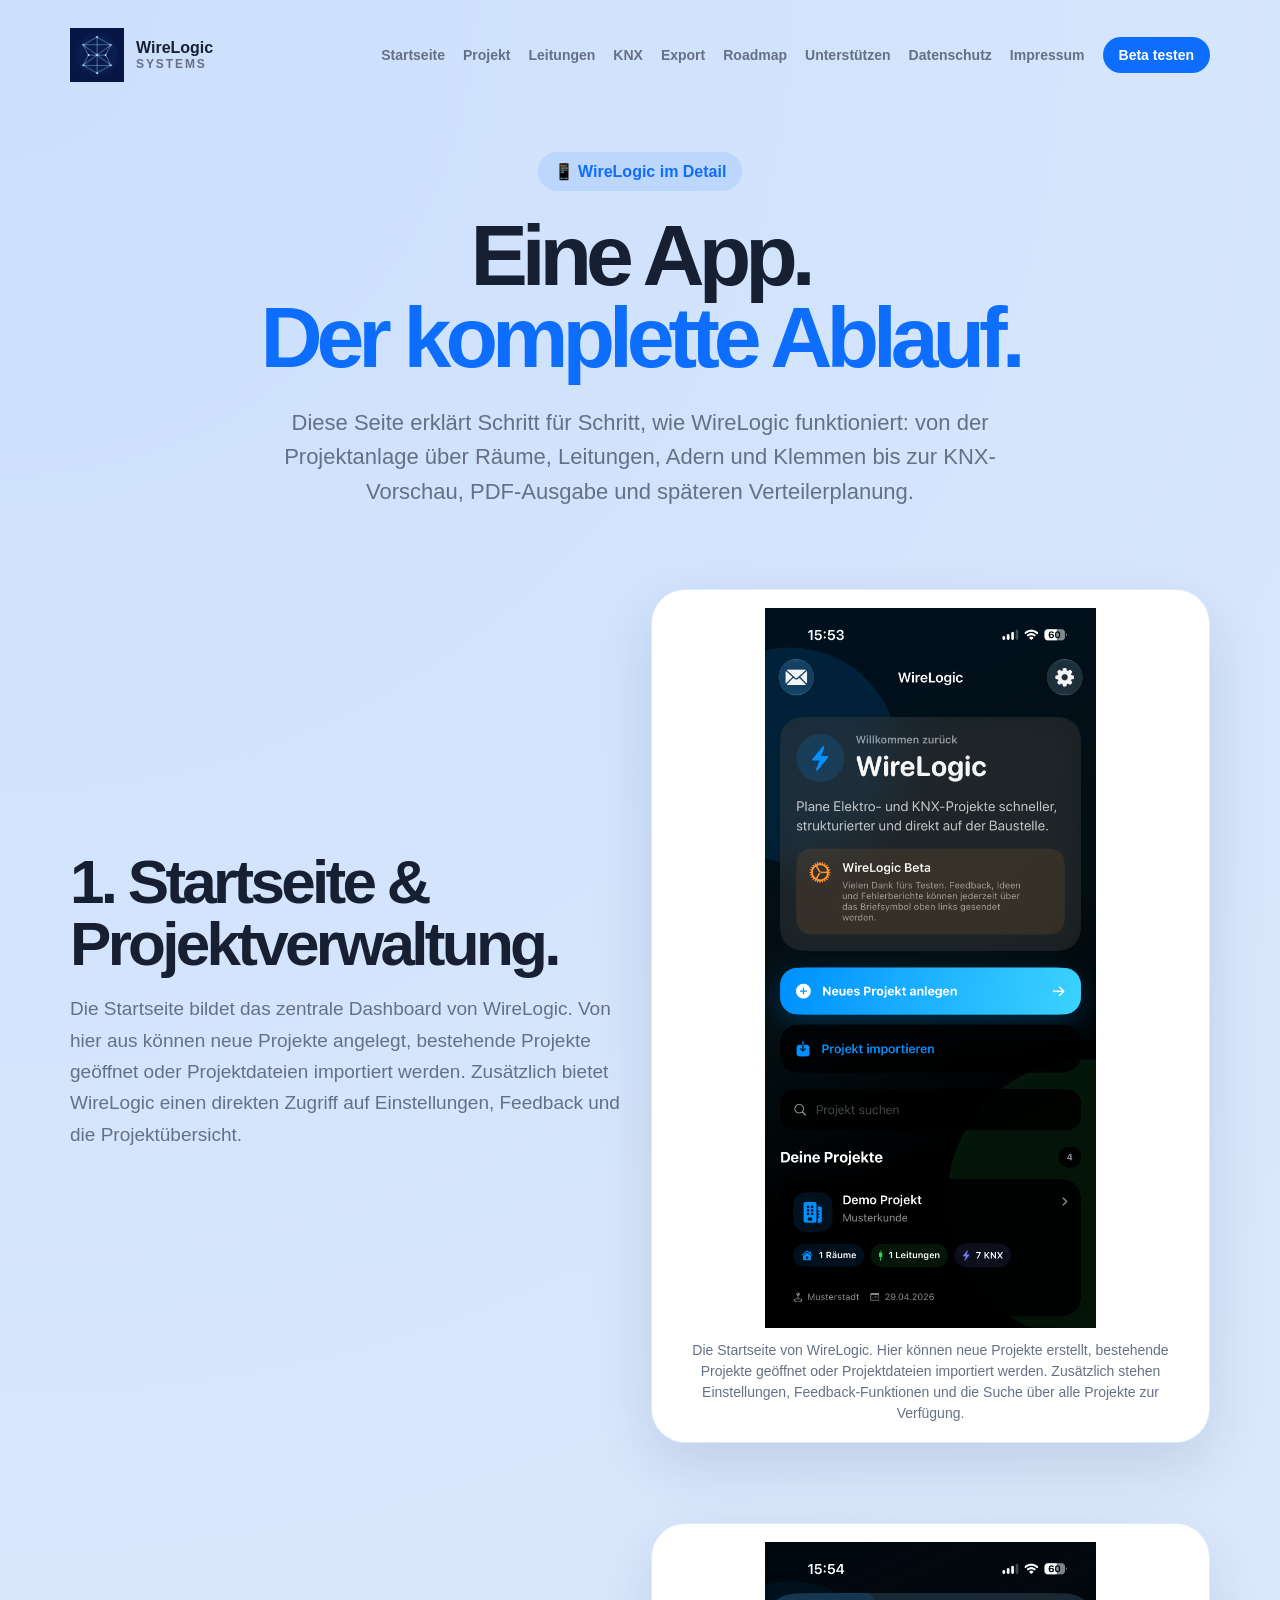
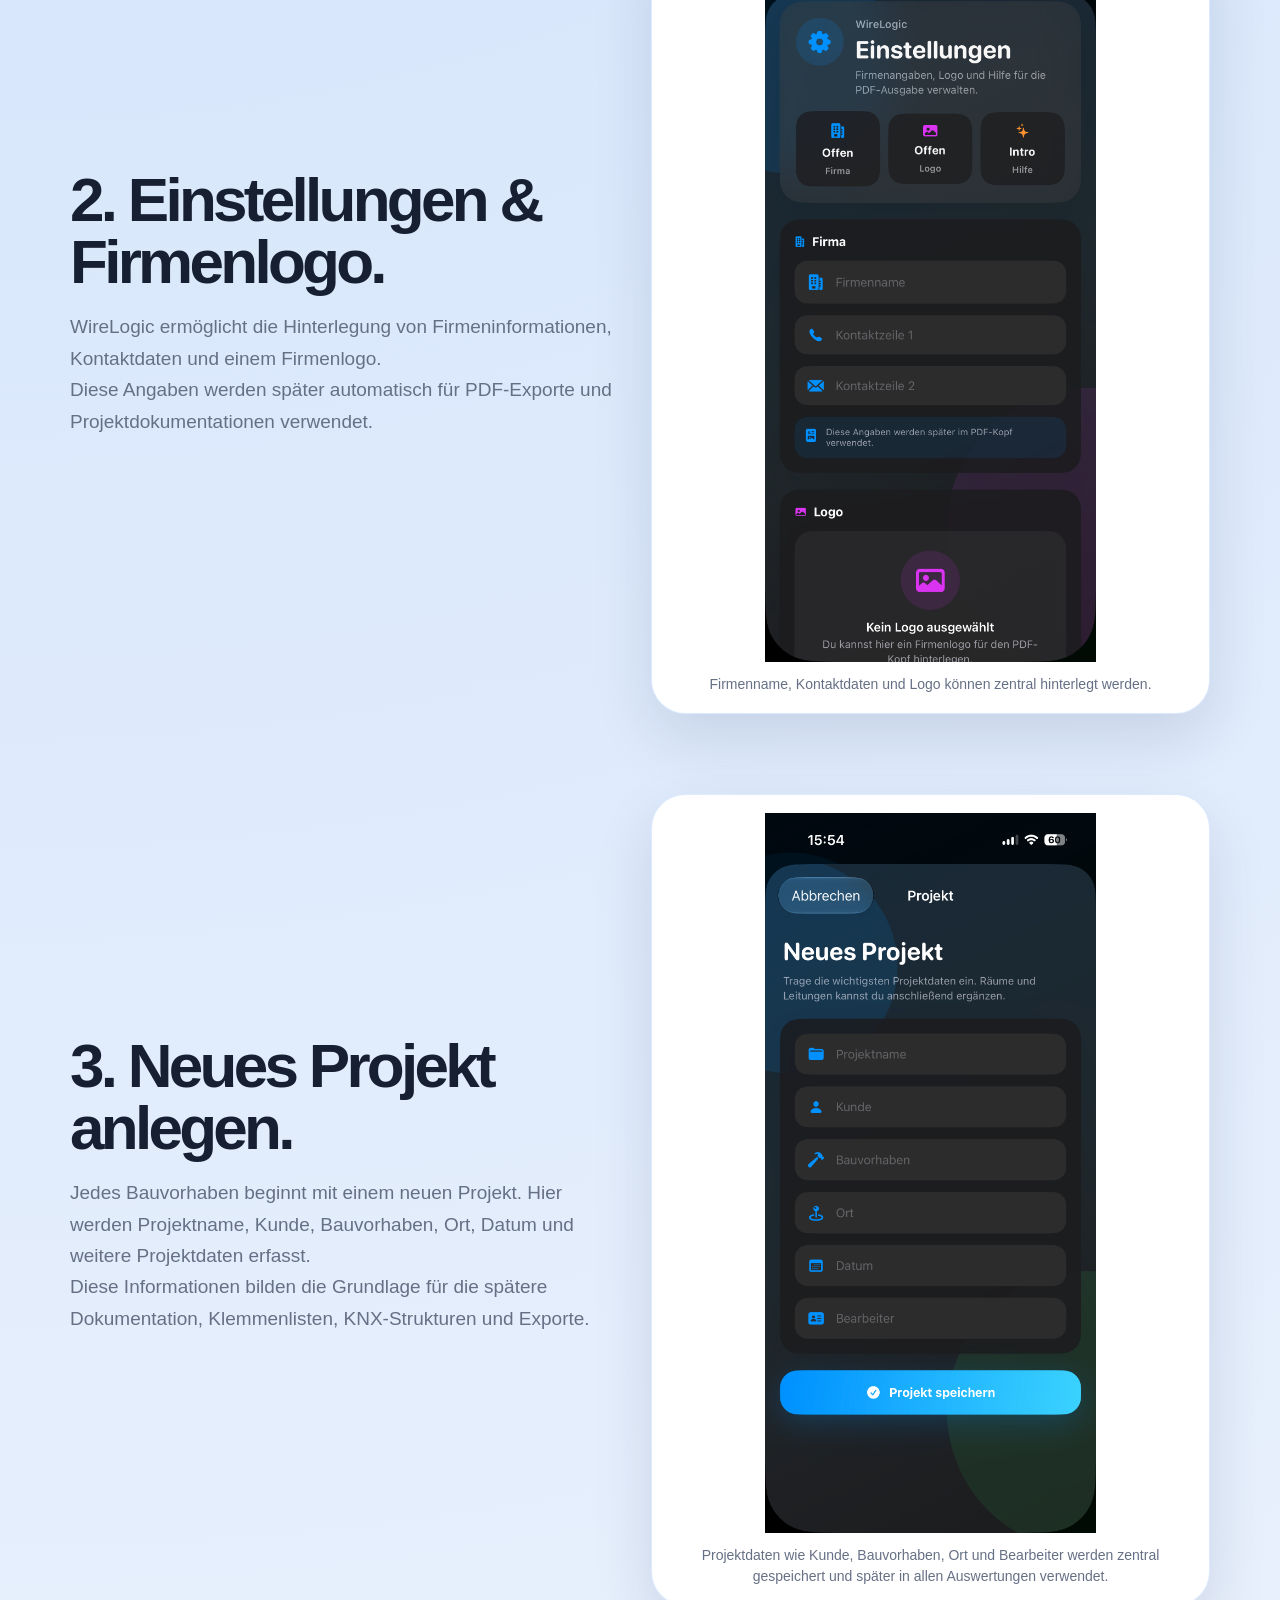
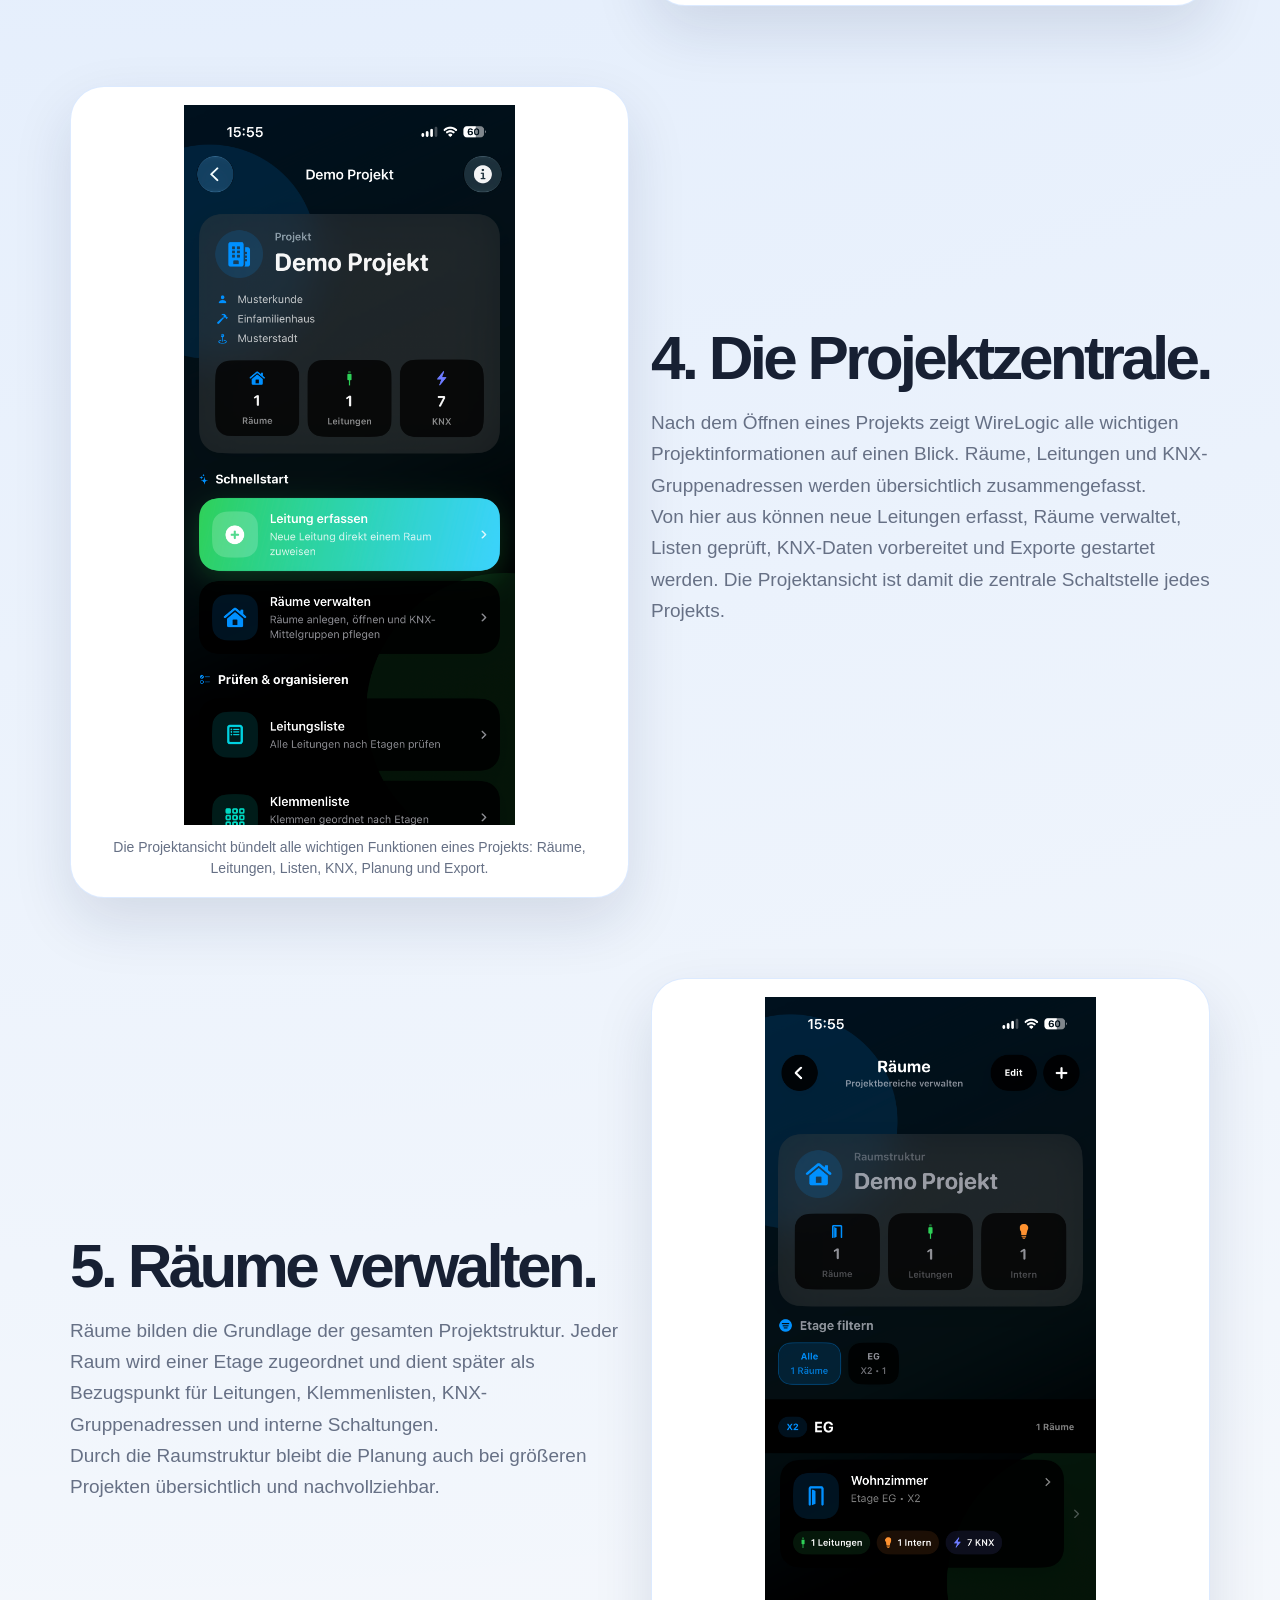
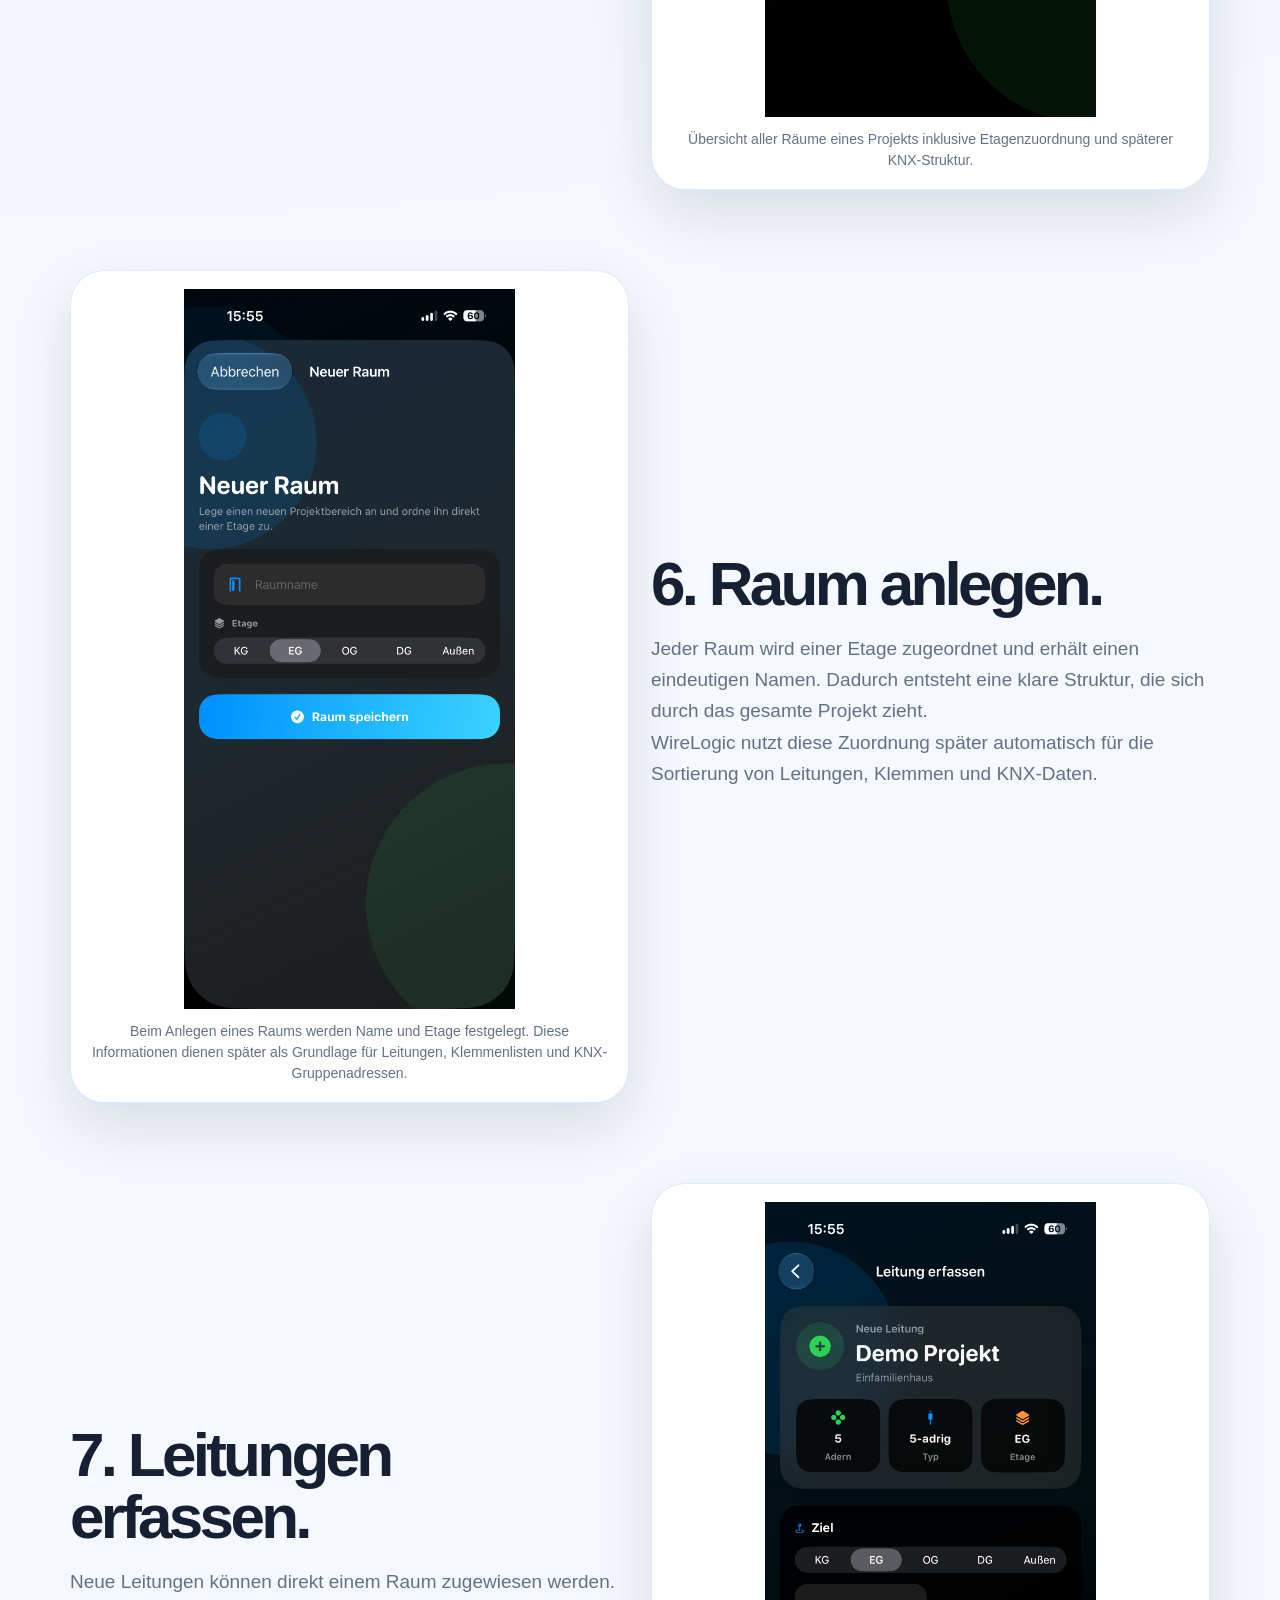
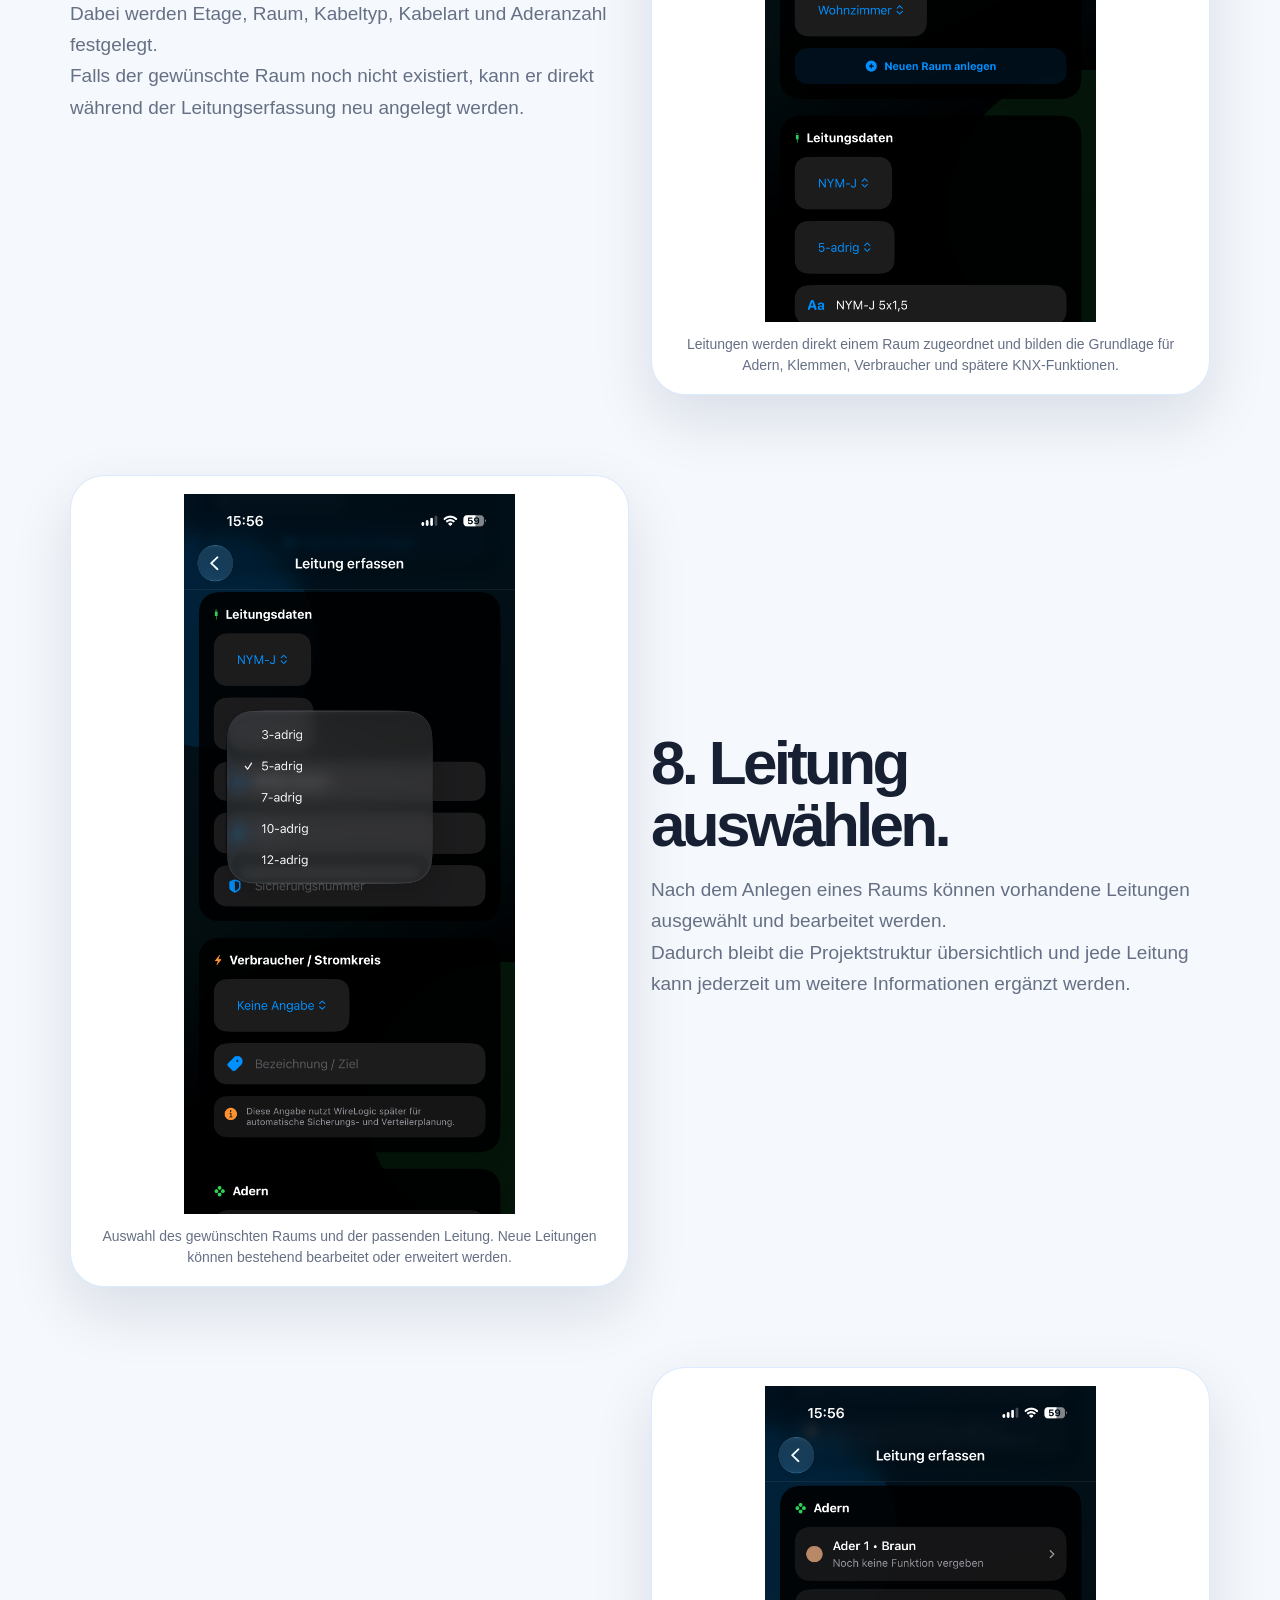
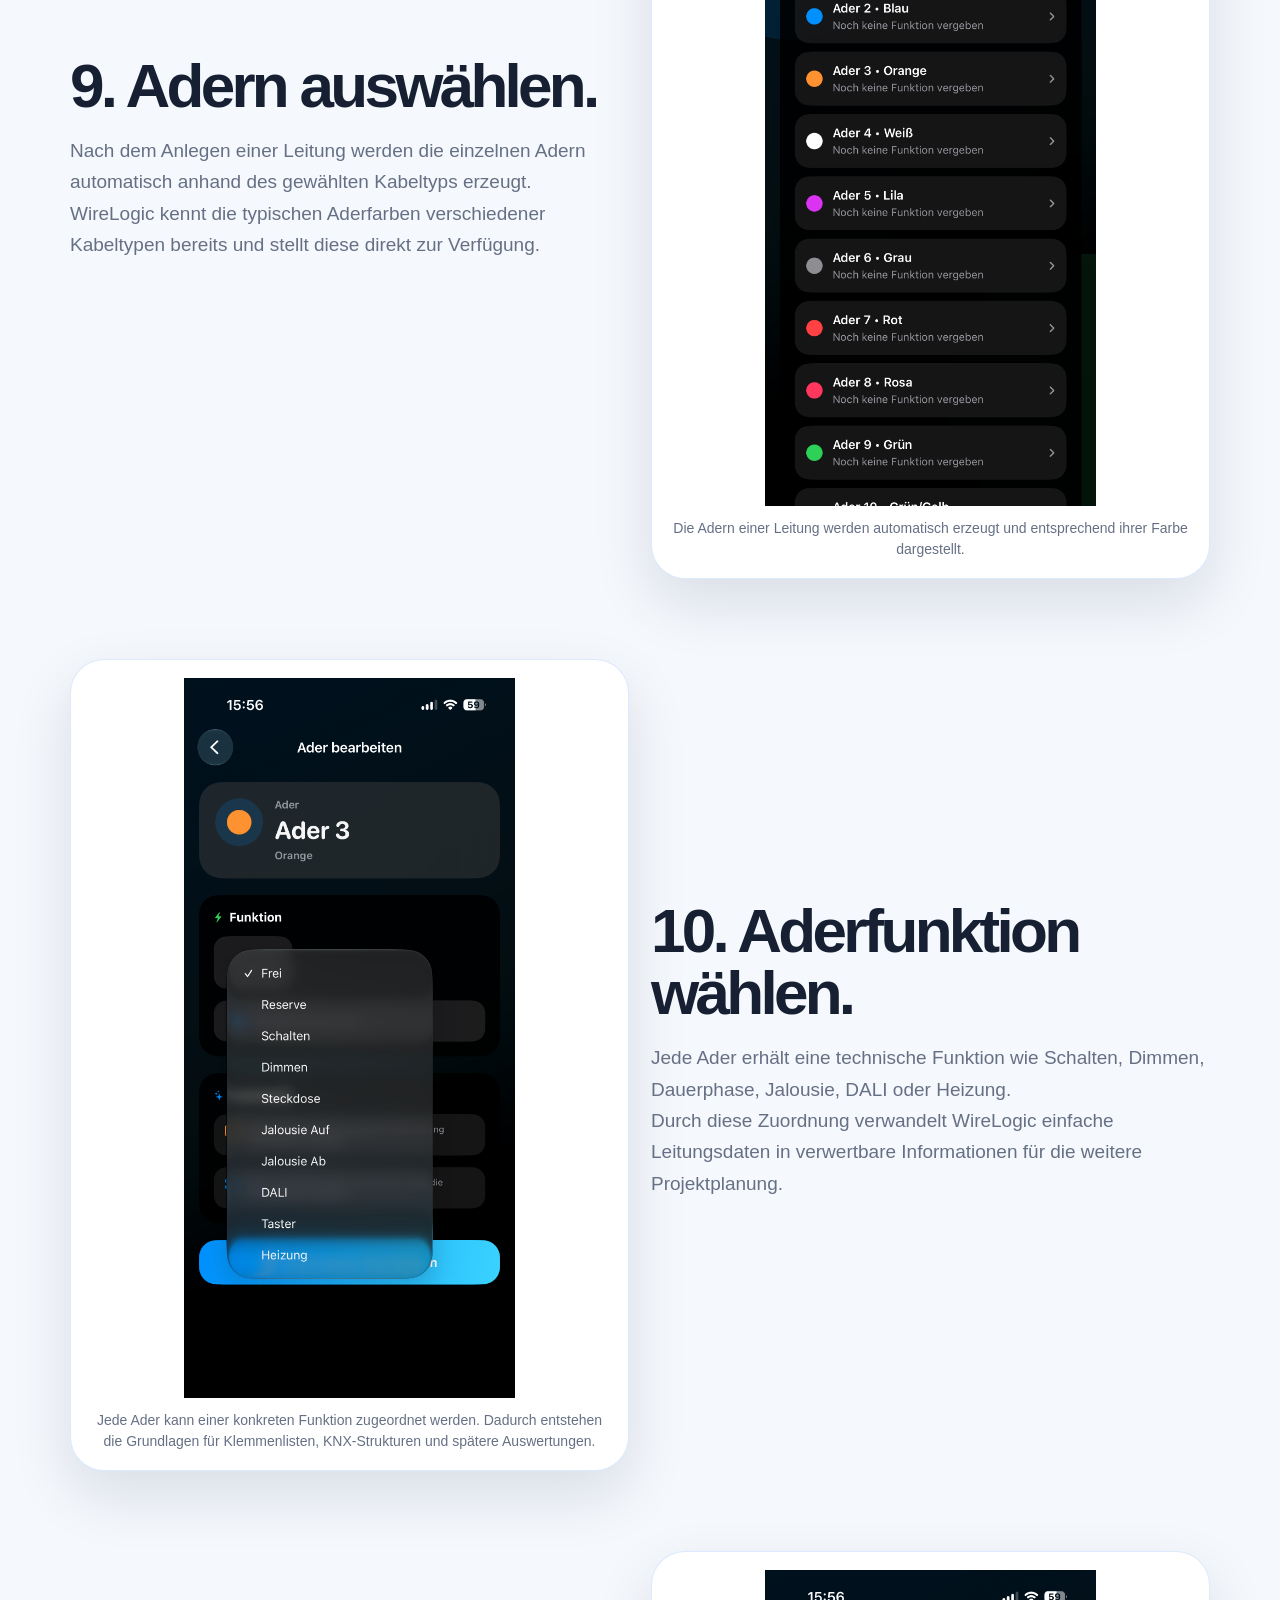
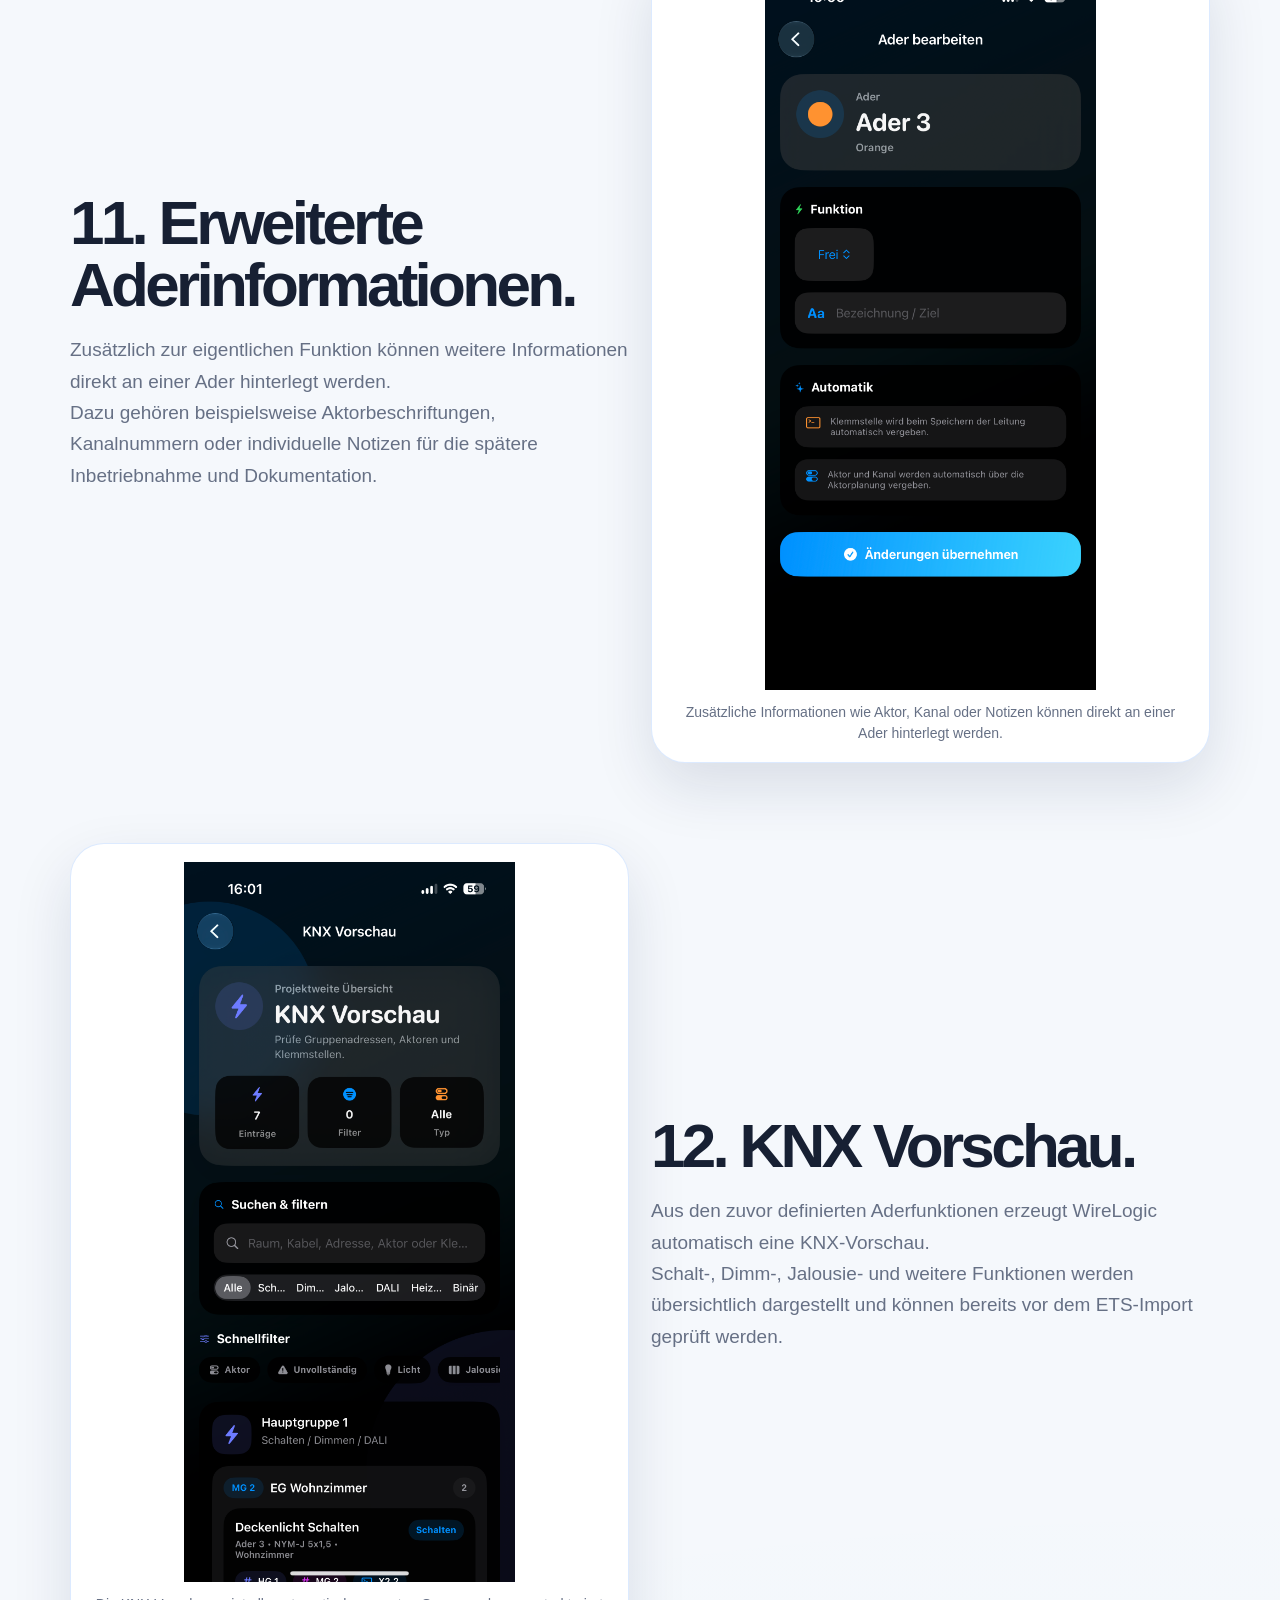
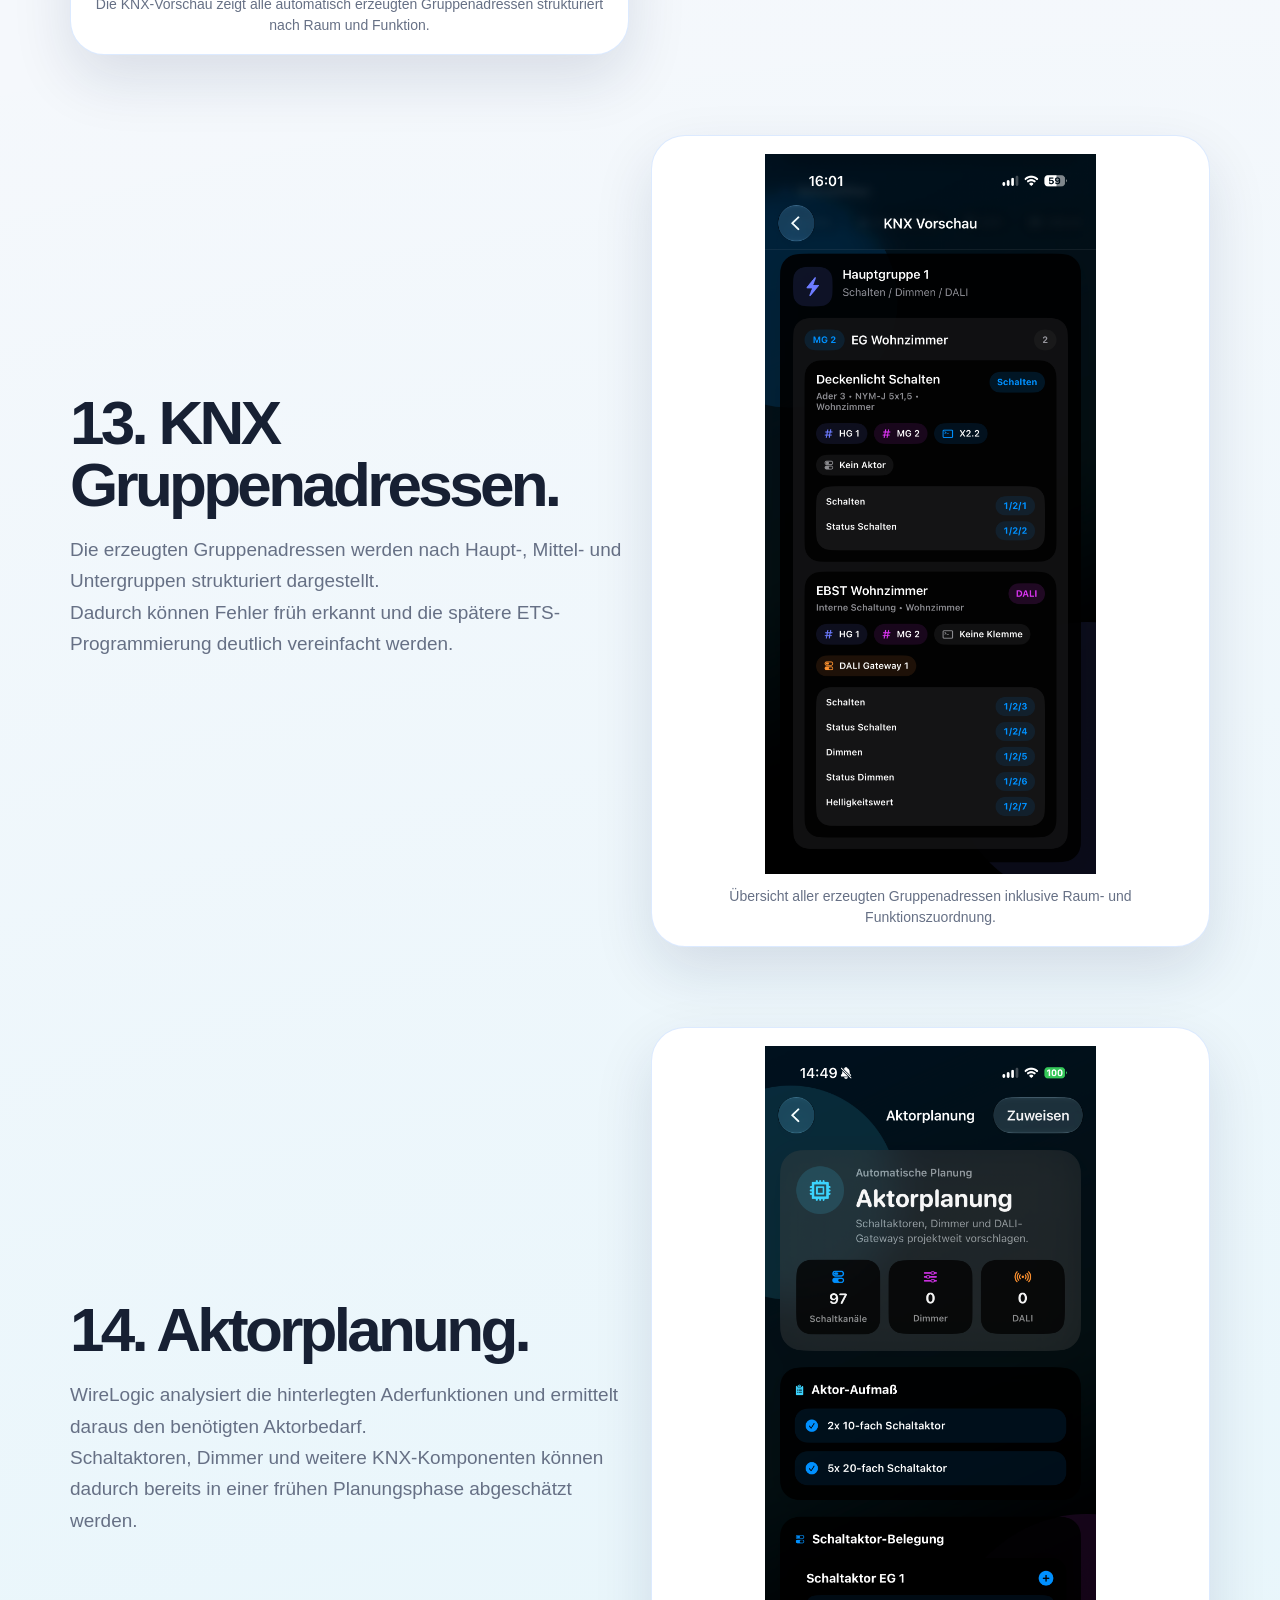
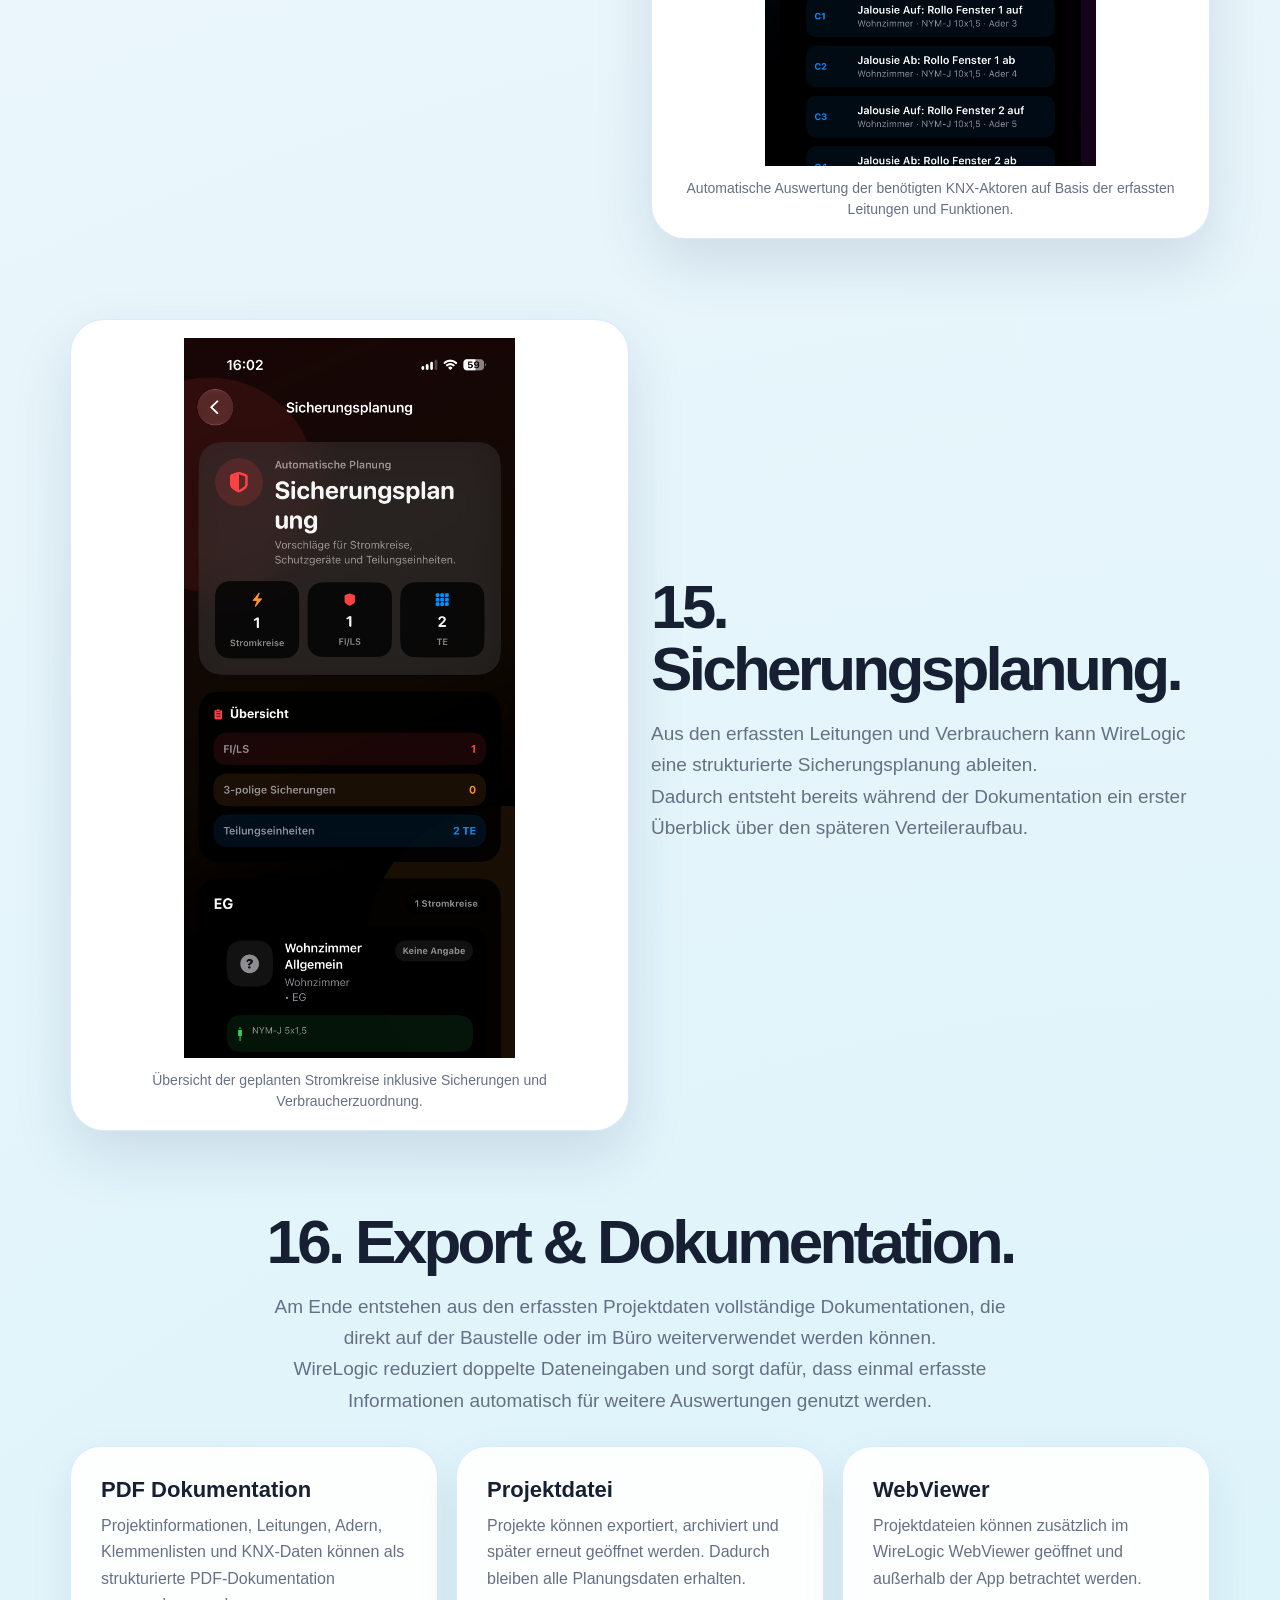
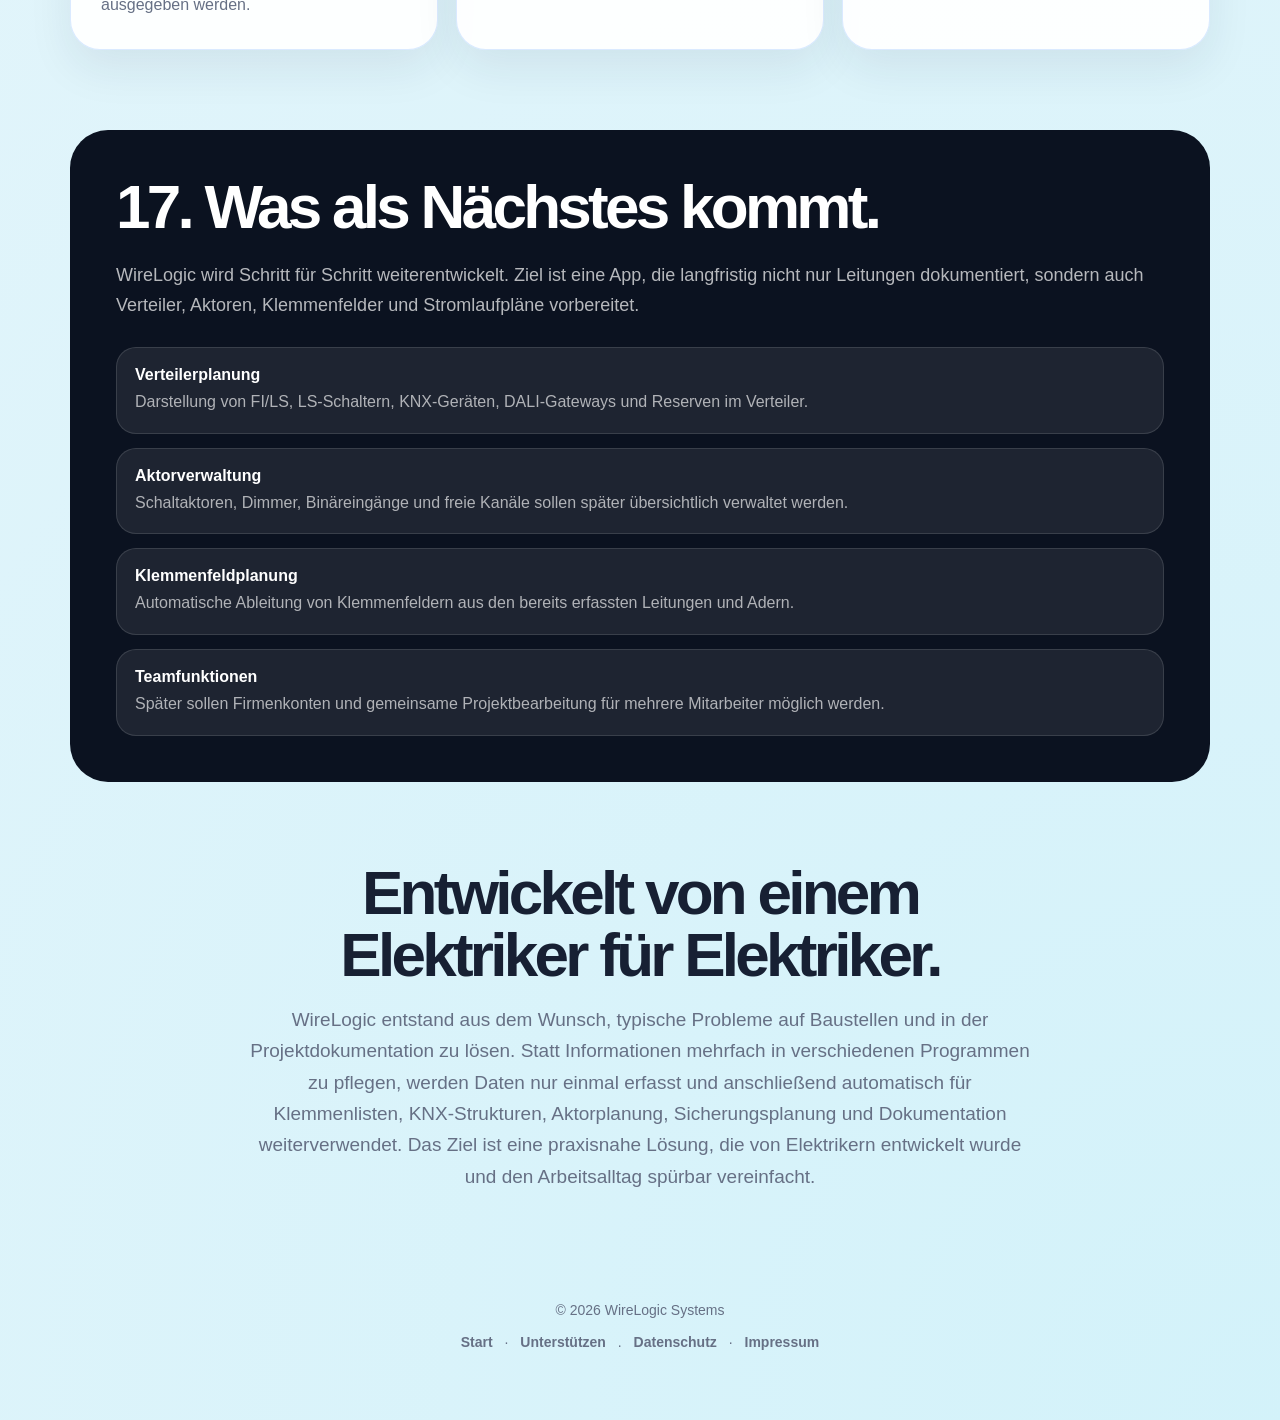
==== commit 64bf6eb5: "Update funktionen.html" ====
--- a/funktionen.html
+++ b/funktionen.html
@@ -638,7 +638,7 @@
   <div class="split">
 
     <div class="screenshot">
-      <img src="ader_funtion_waehlen.PNG" alt="Aderfunktion wählen">
+      <img src="ader_funktion_2_waehlen.PNG" alt="Aderfunktion wählen">
 
       <div class="caption">
         Jede Ader kann einer konkreten Funktion zugeordnet werden.
@@ -684,7 +684,7 @@
     </div>
 
     <div class="screenshot">
-      <img src="ader_funktion_2_waehlen.PNG" alt="Erweiterte Aderinformationen">
+      <img src="ader_funtion_waehlen.PNG" alt="Erweiterte Aderinformationen">
 
       <div class="caption">
         Zusätzliche Informationen wie Aktor, Kanal oder Notizen
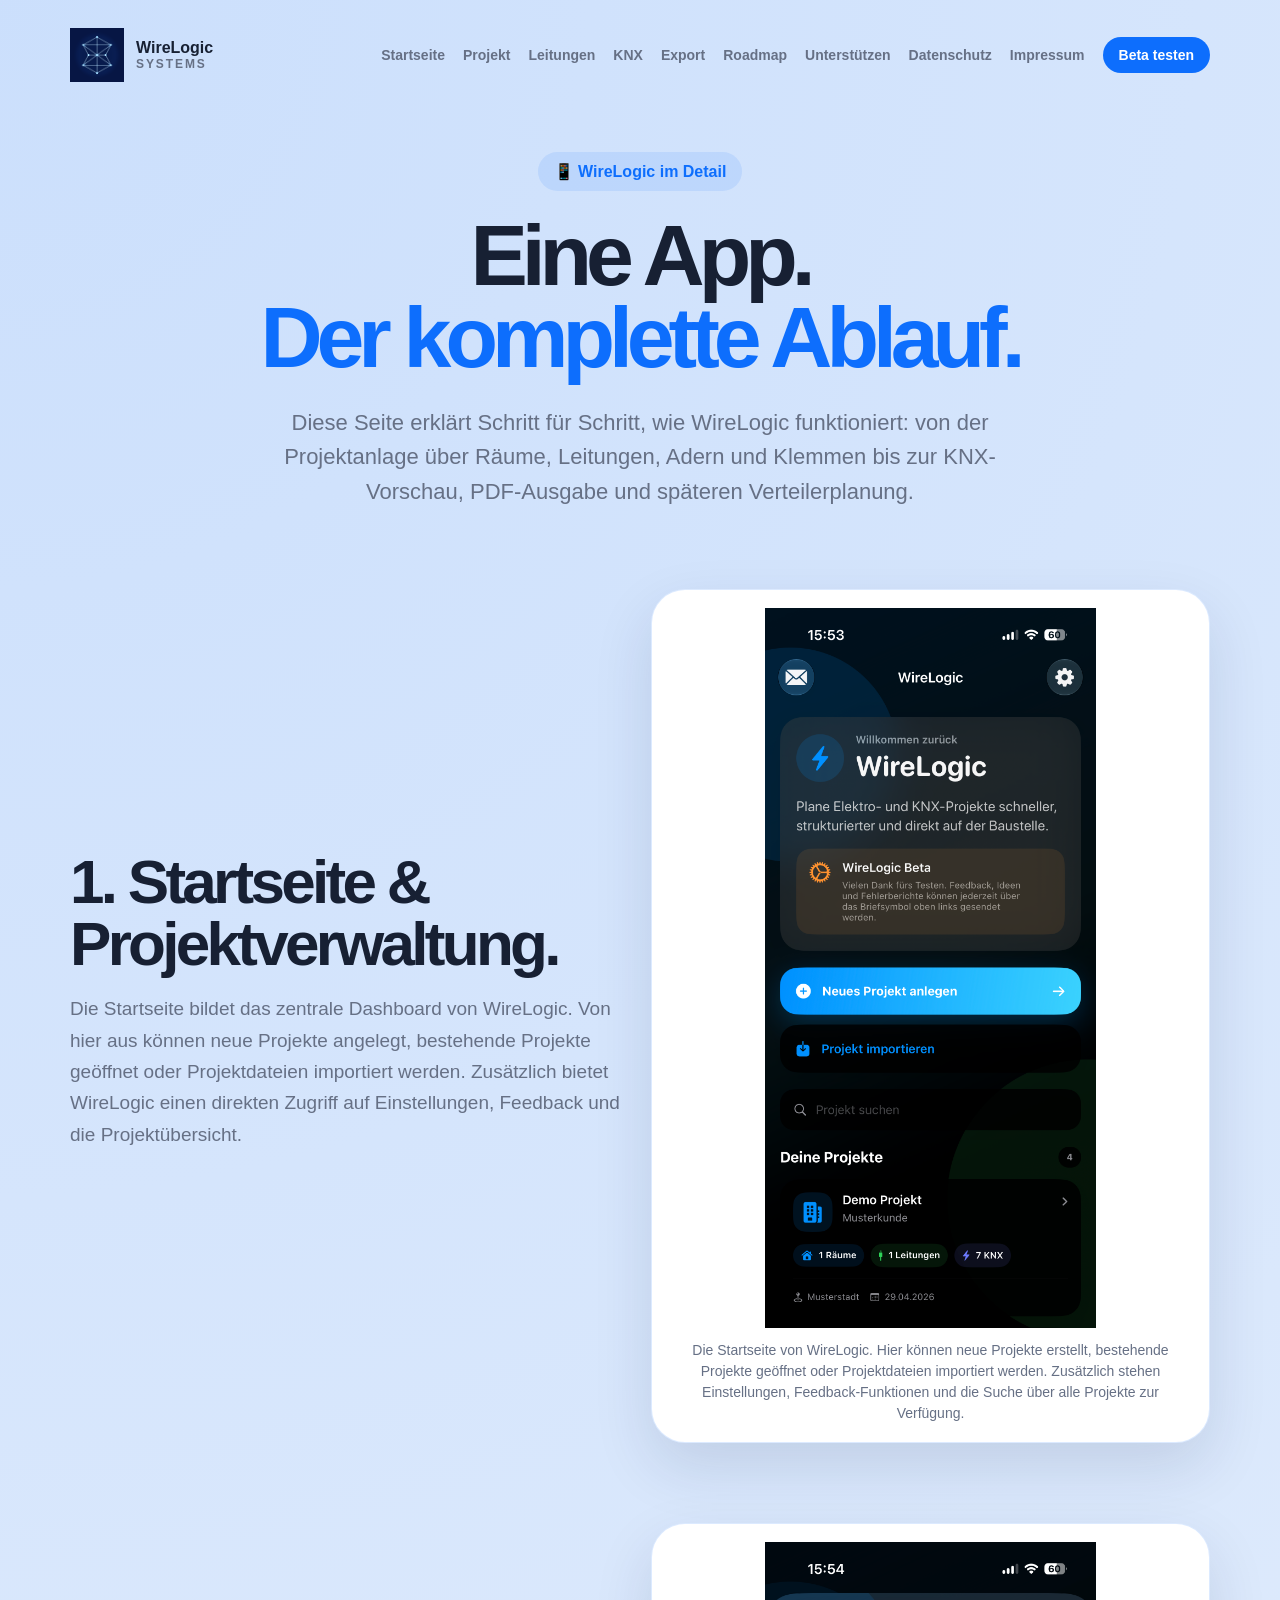
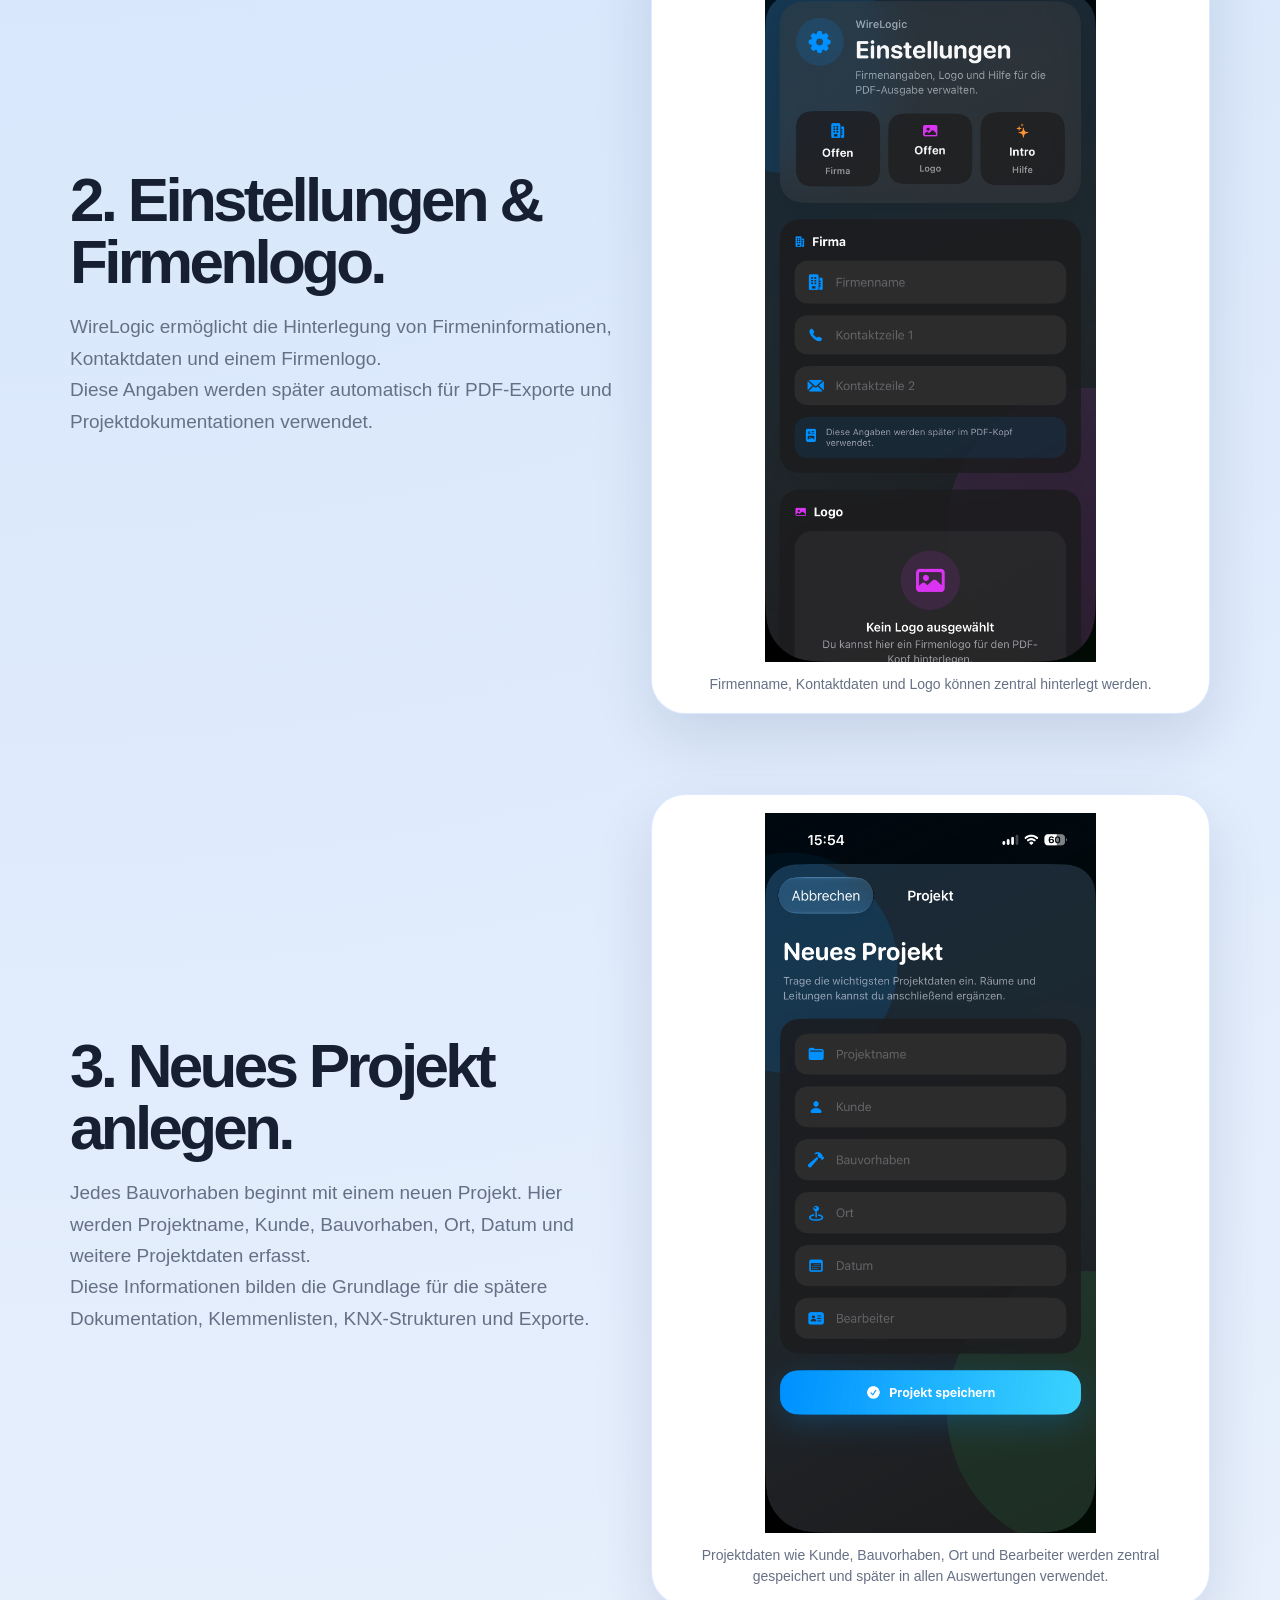
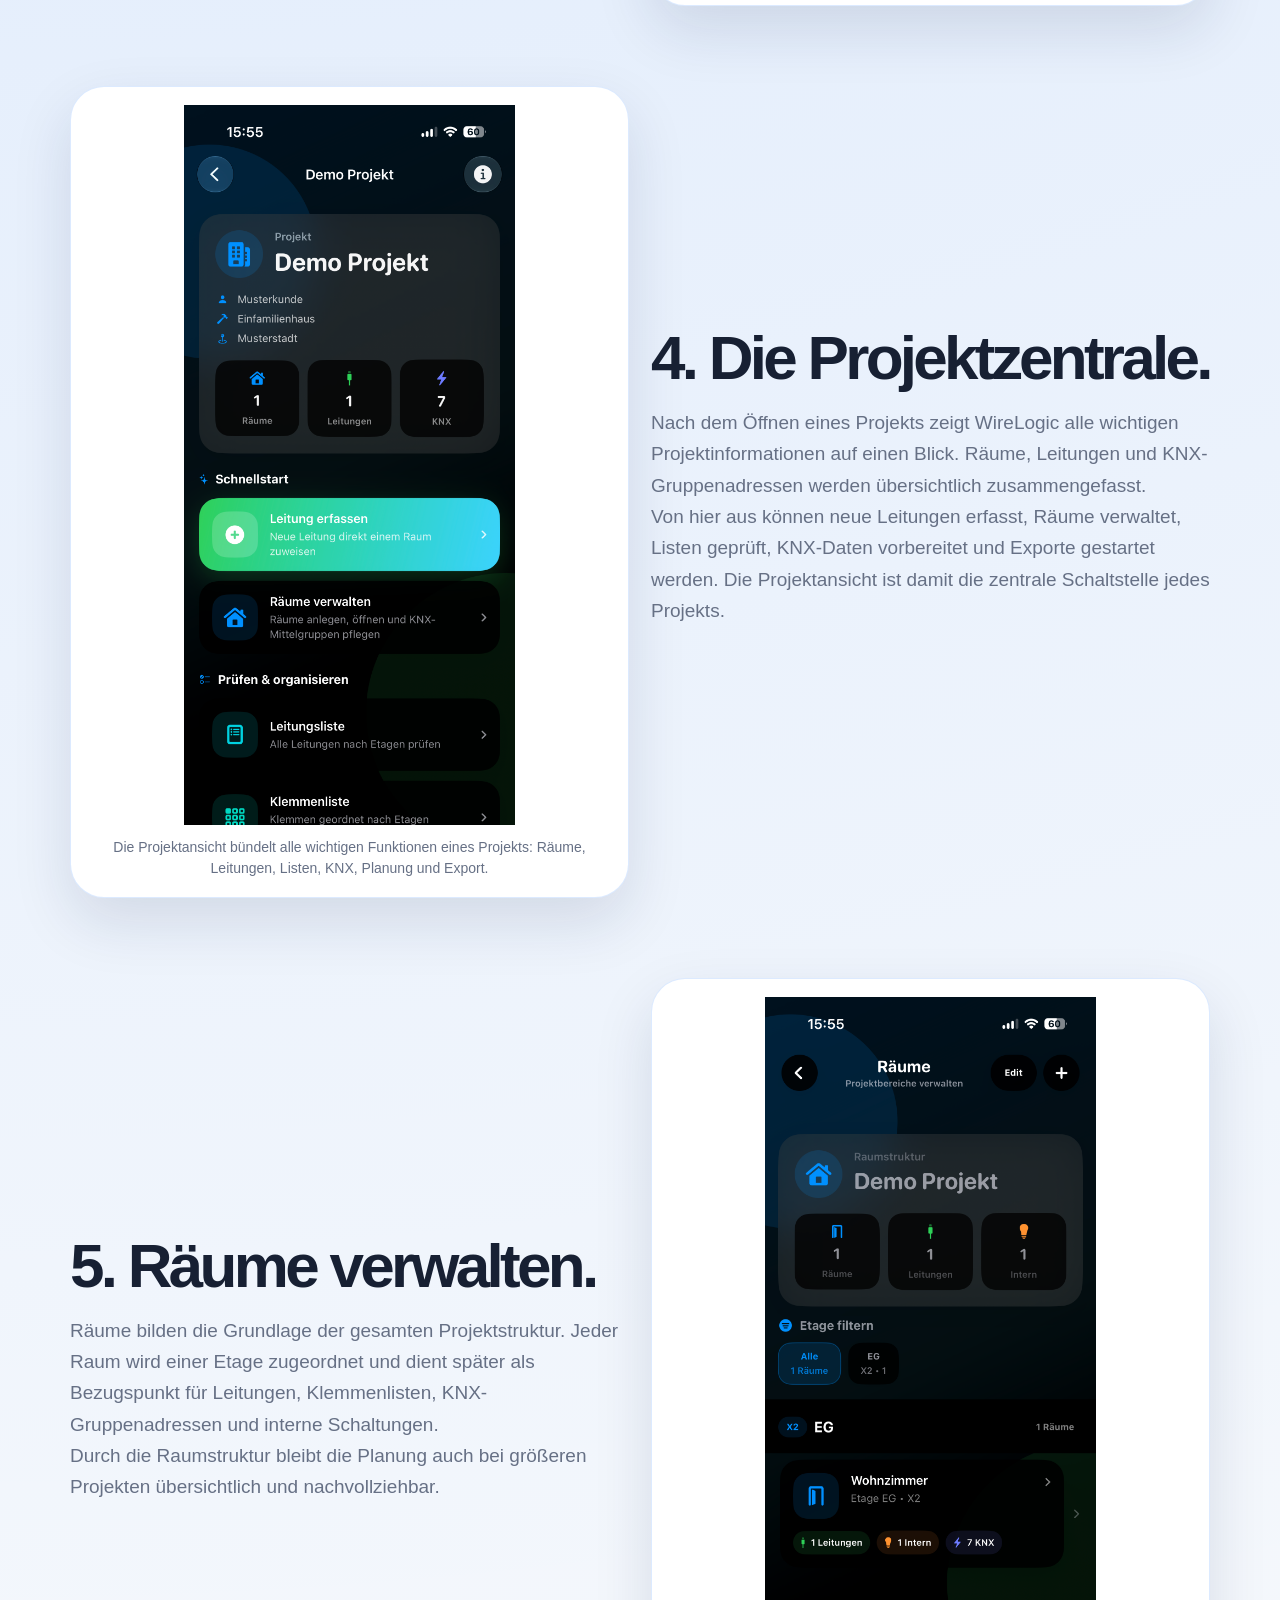
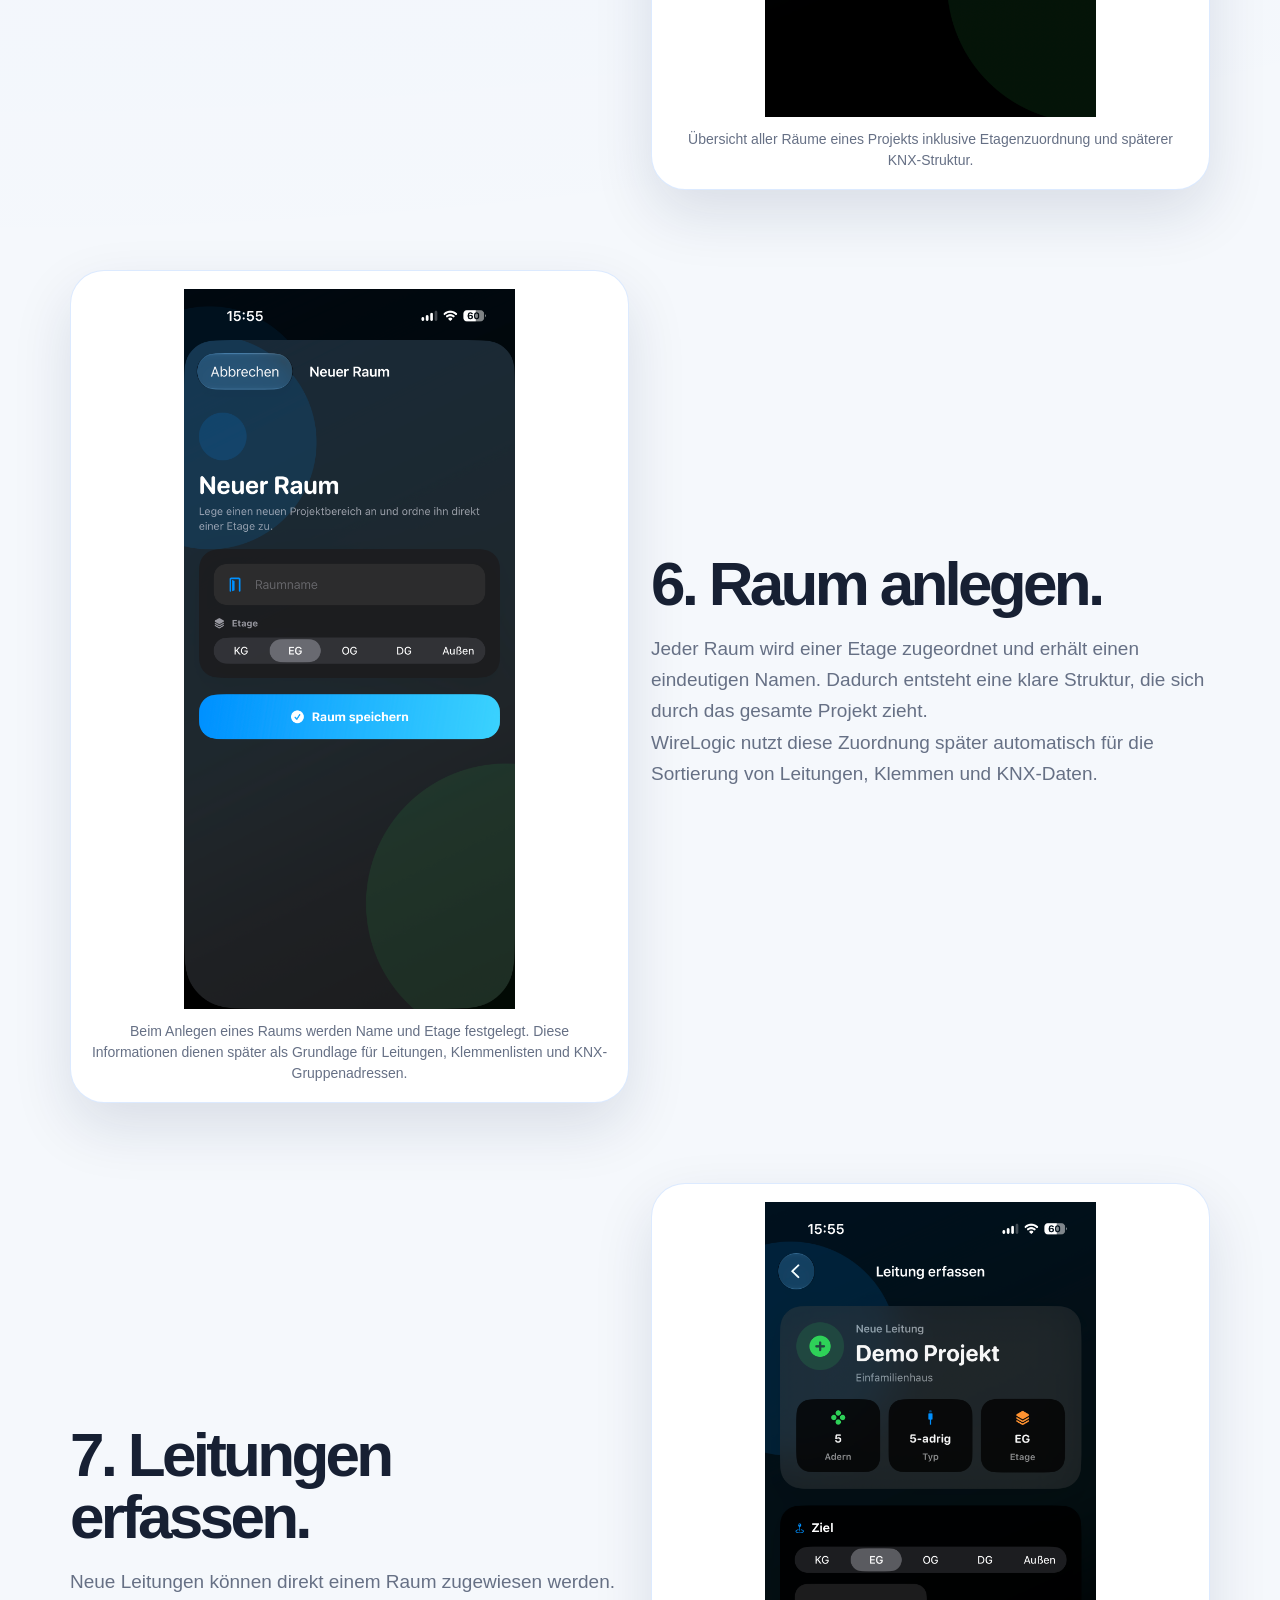
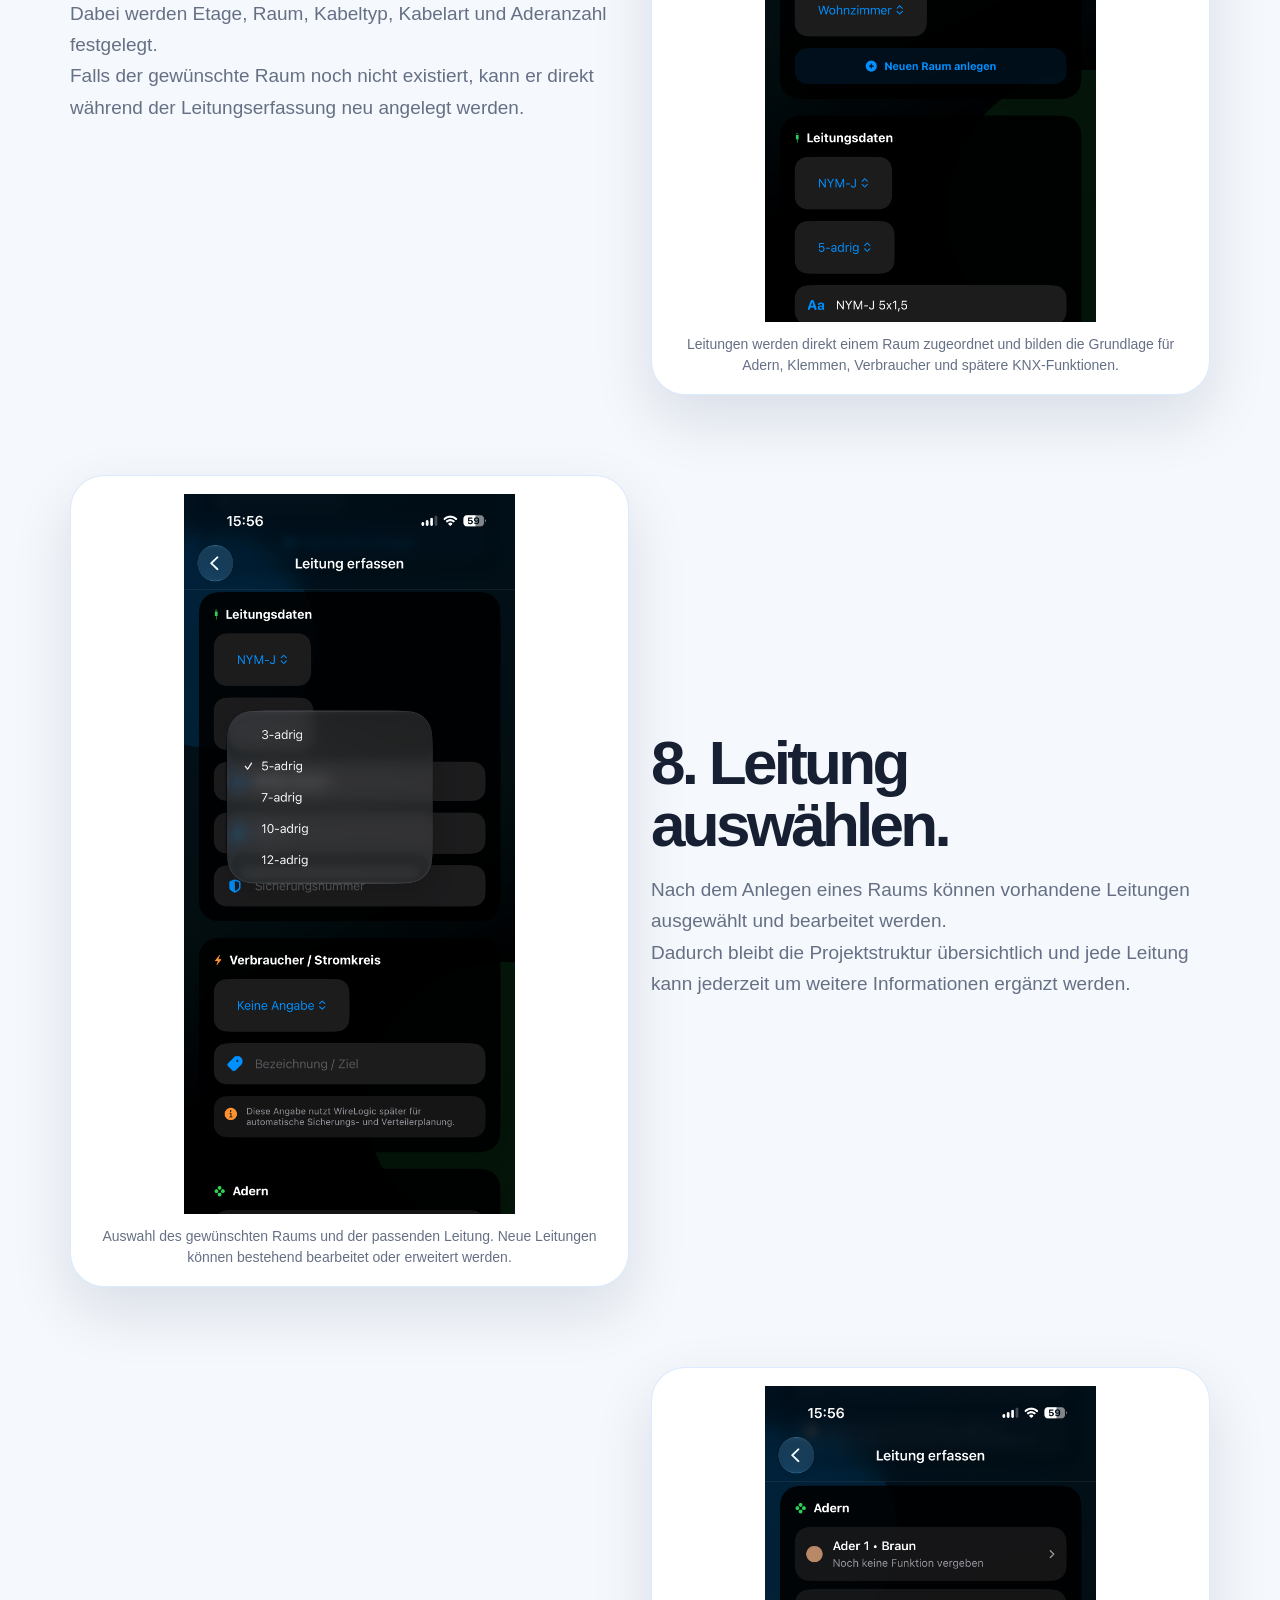
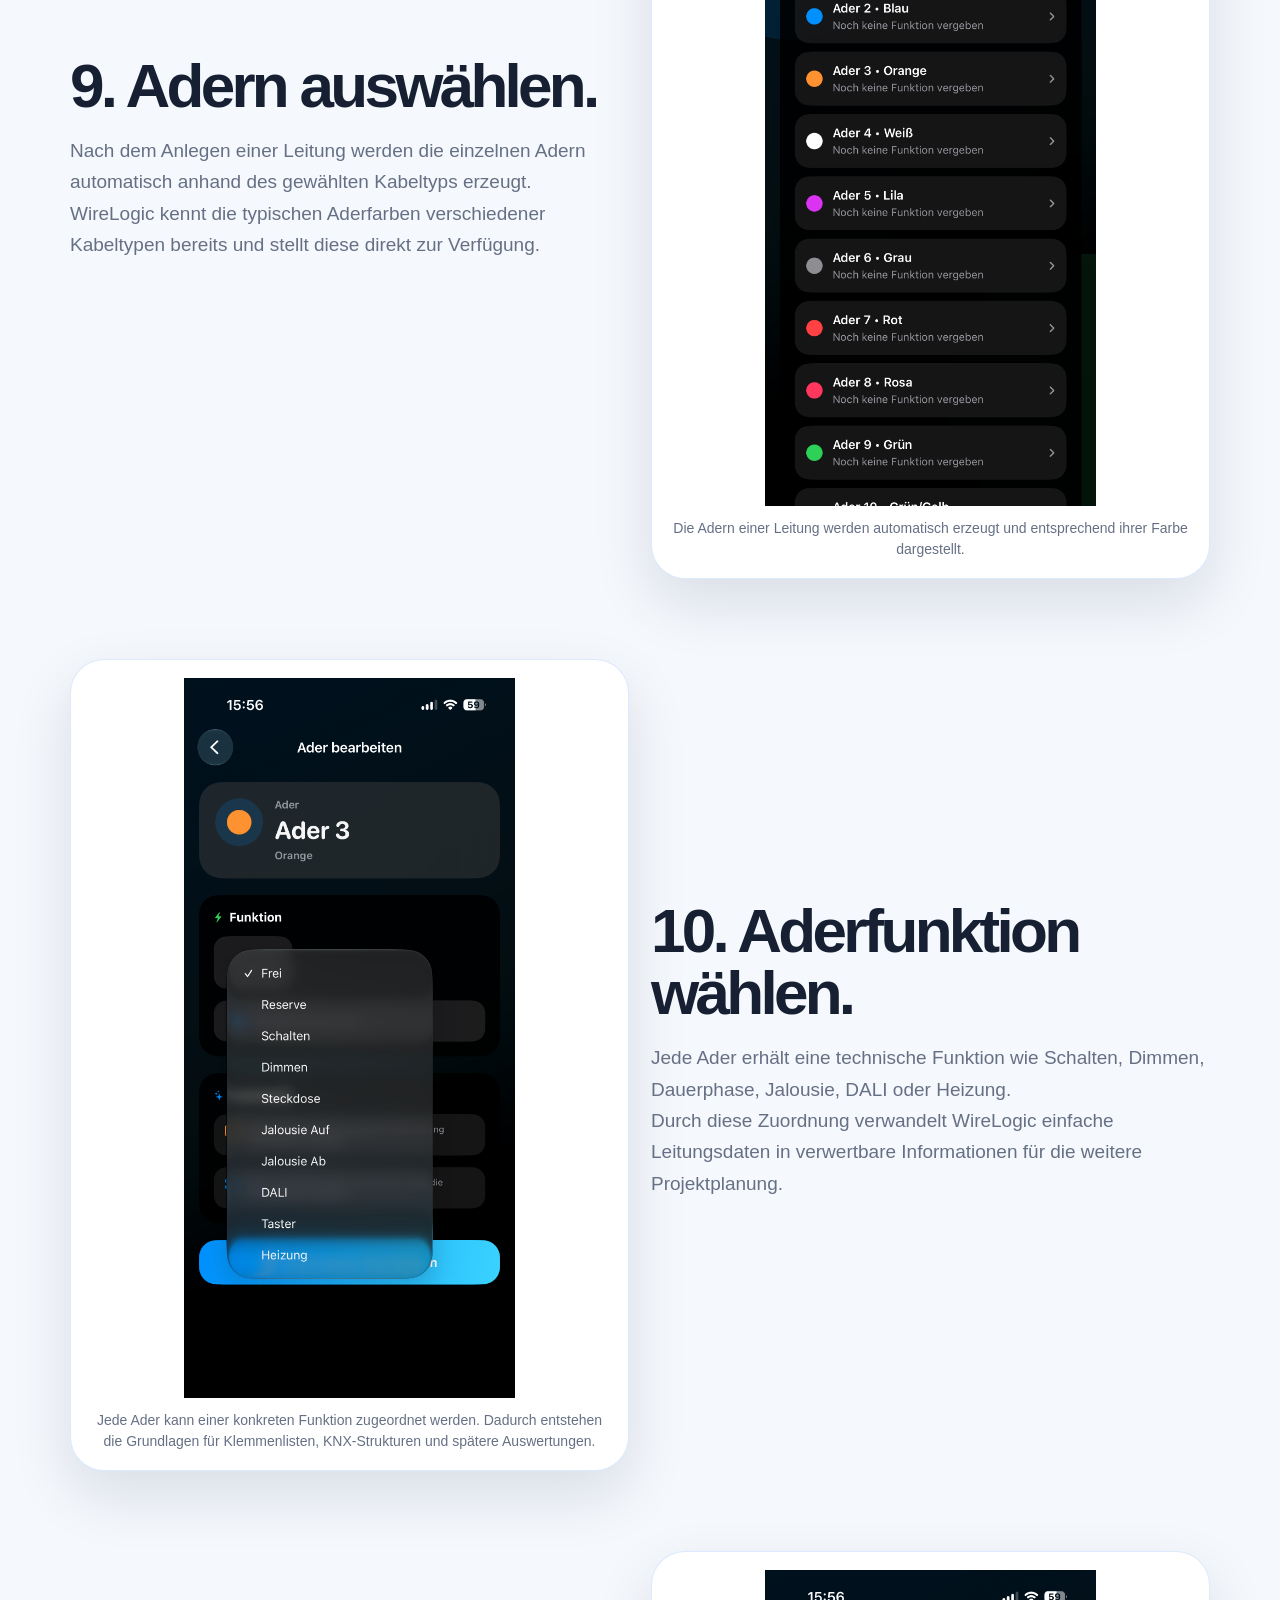
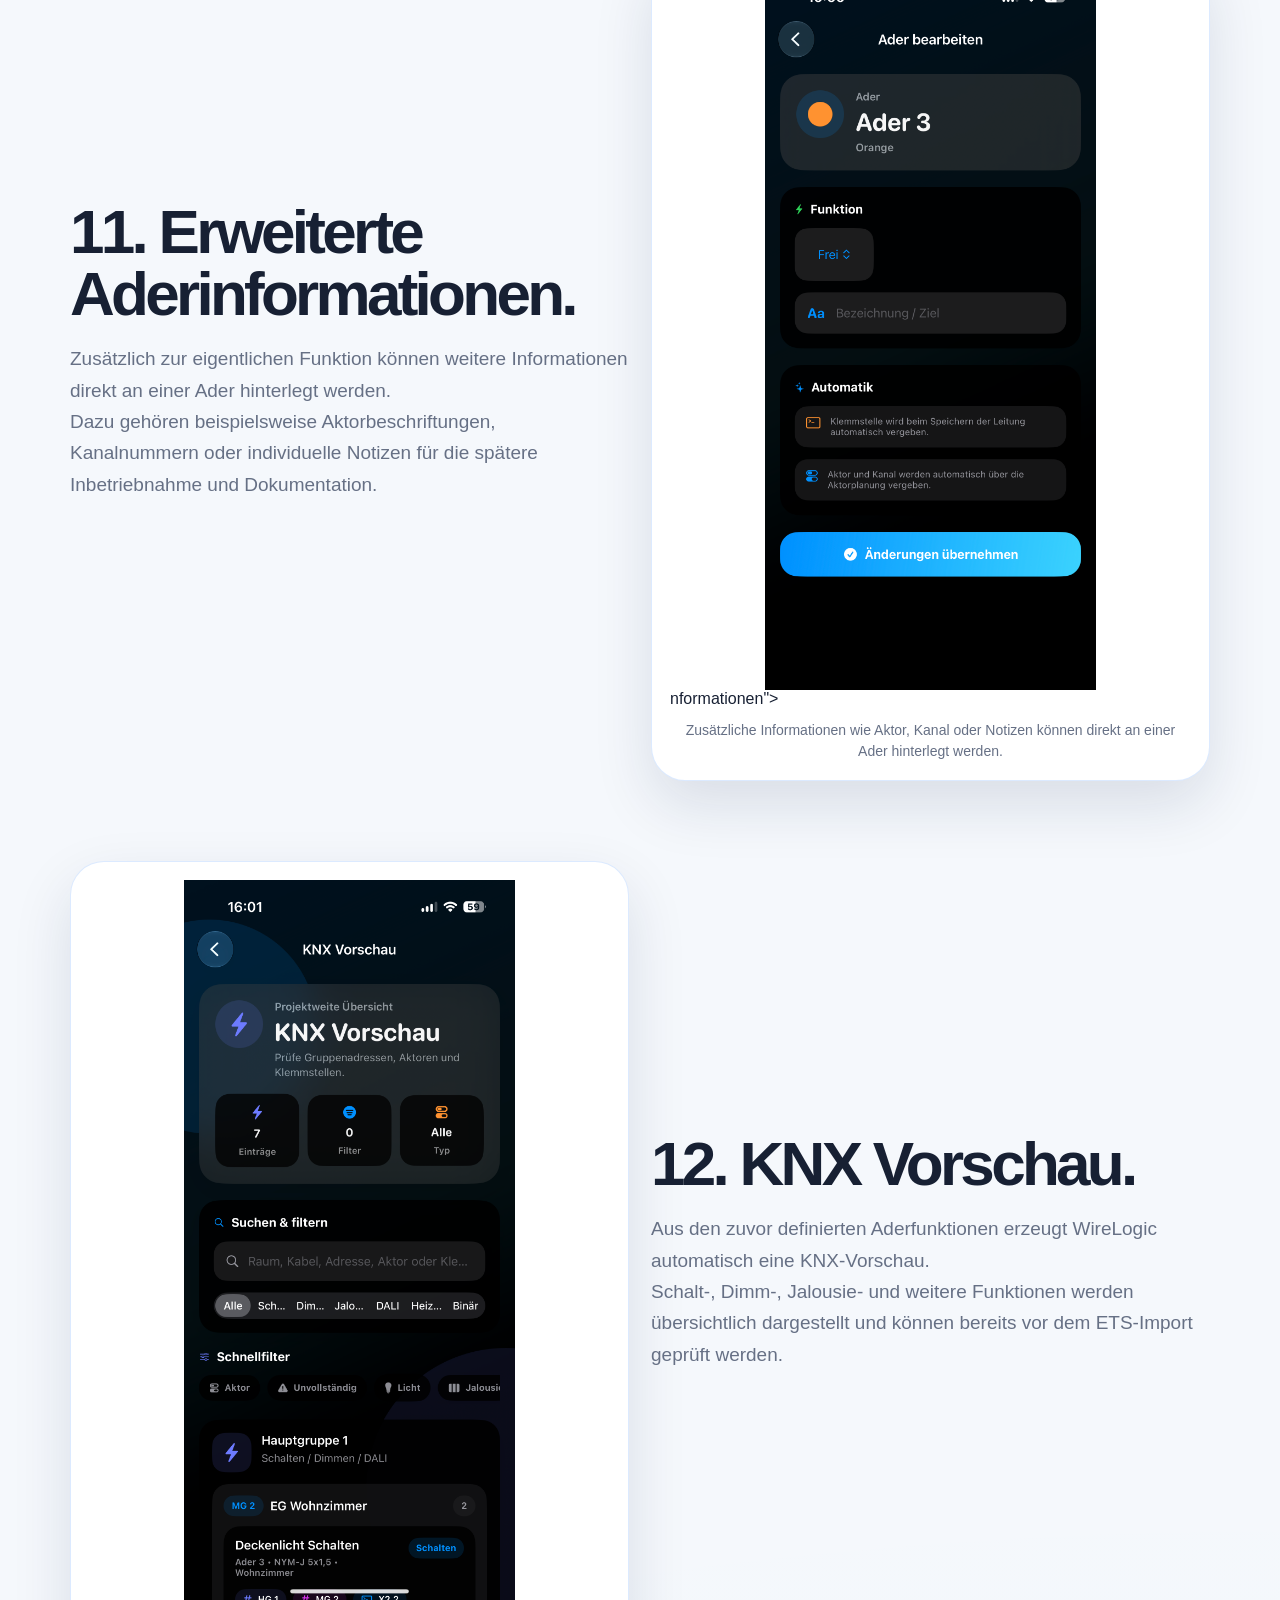
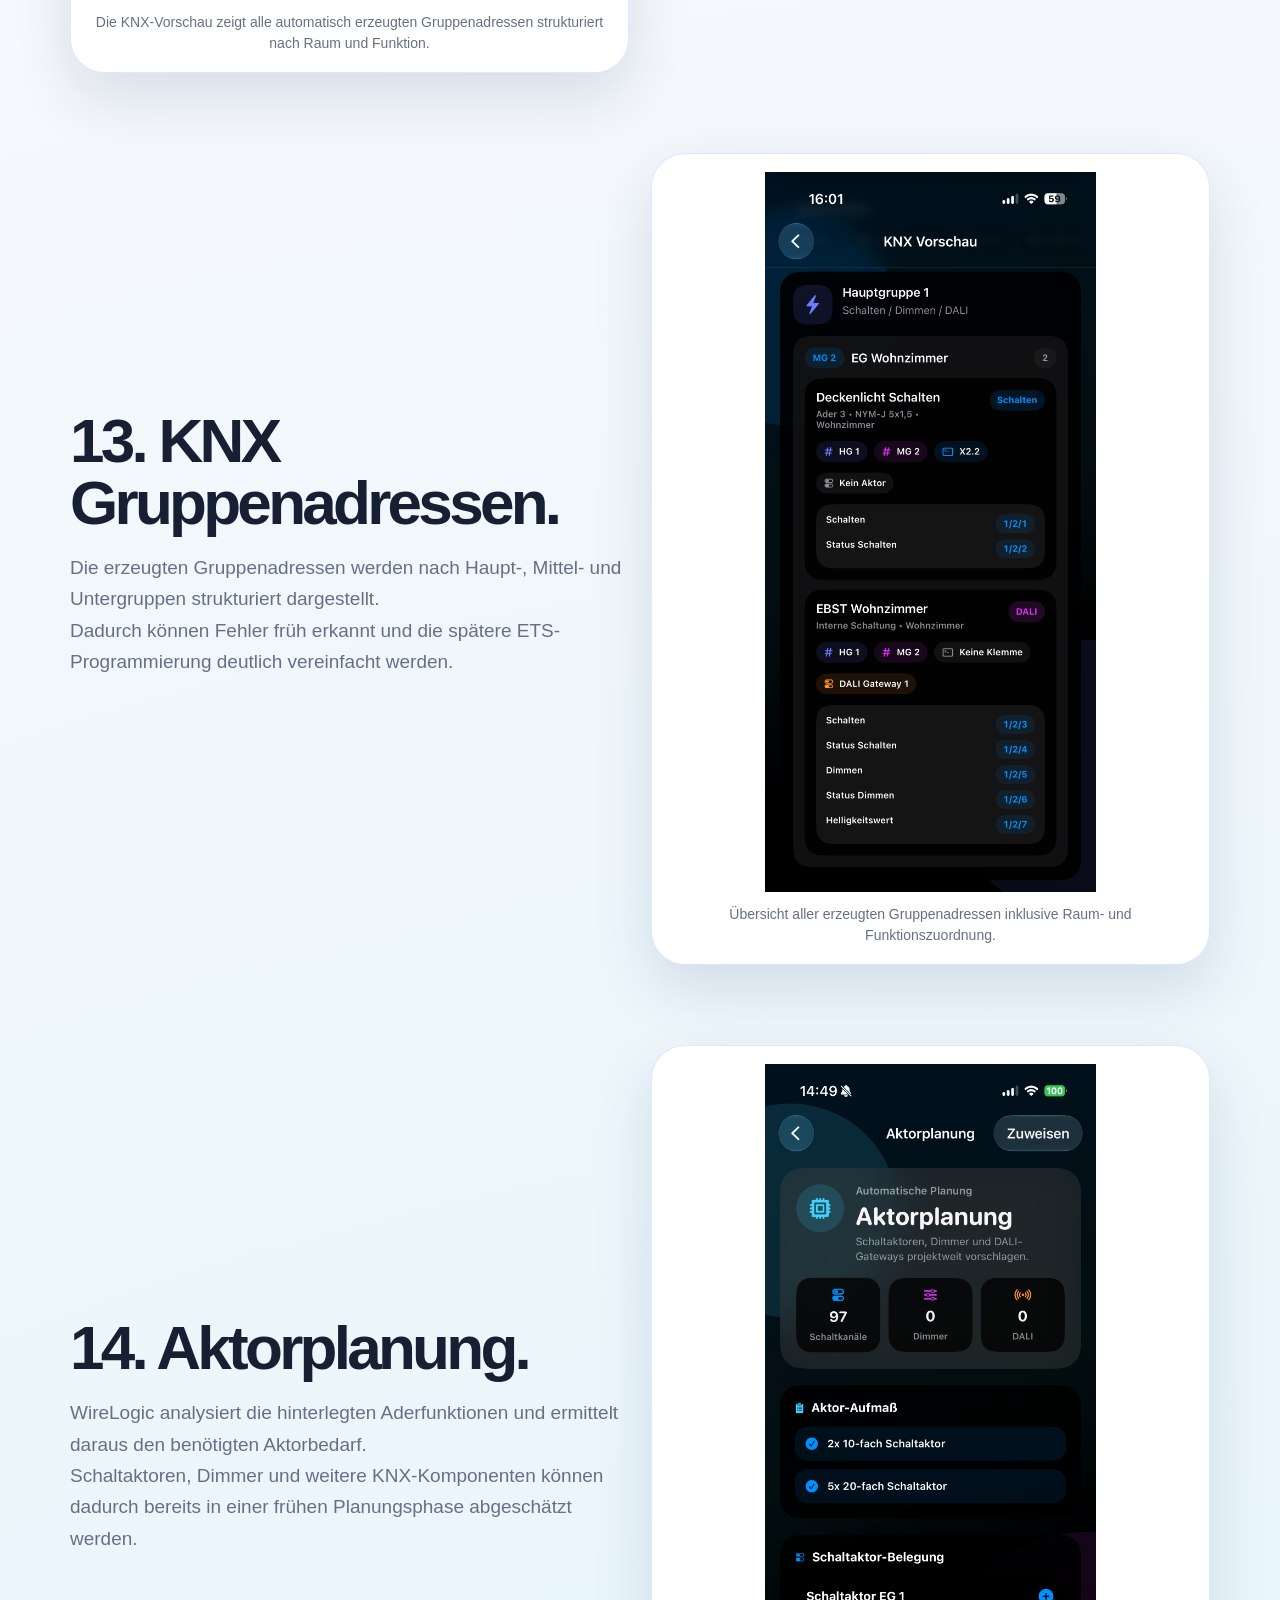
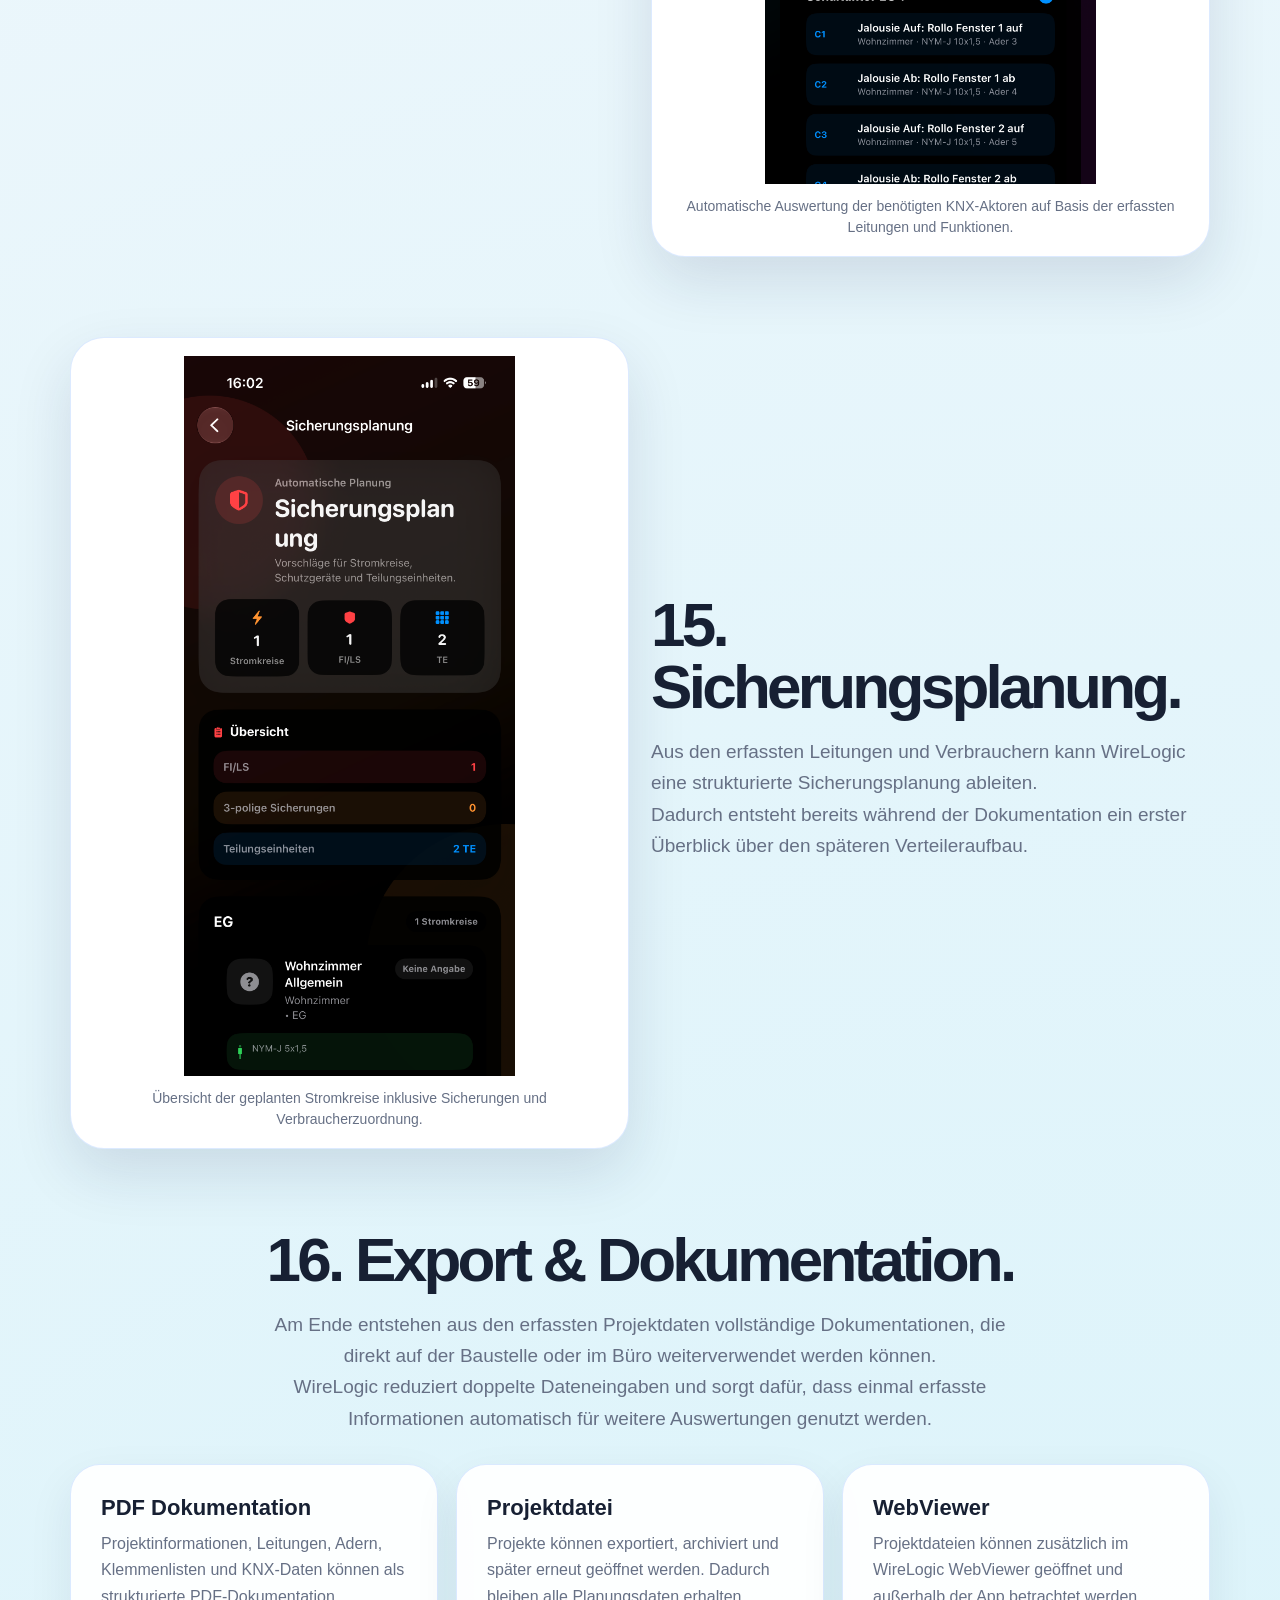
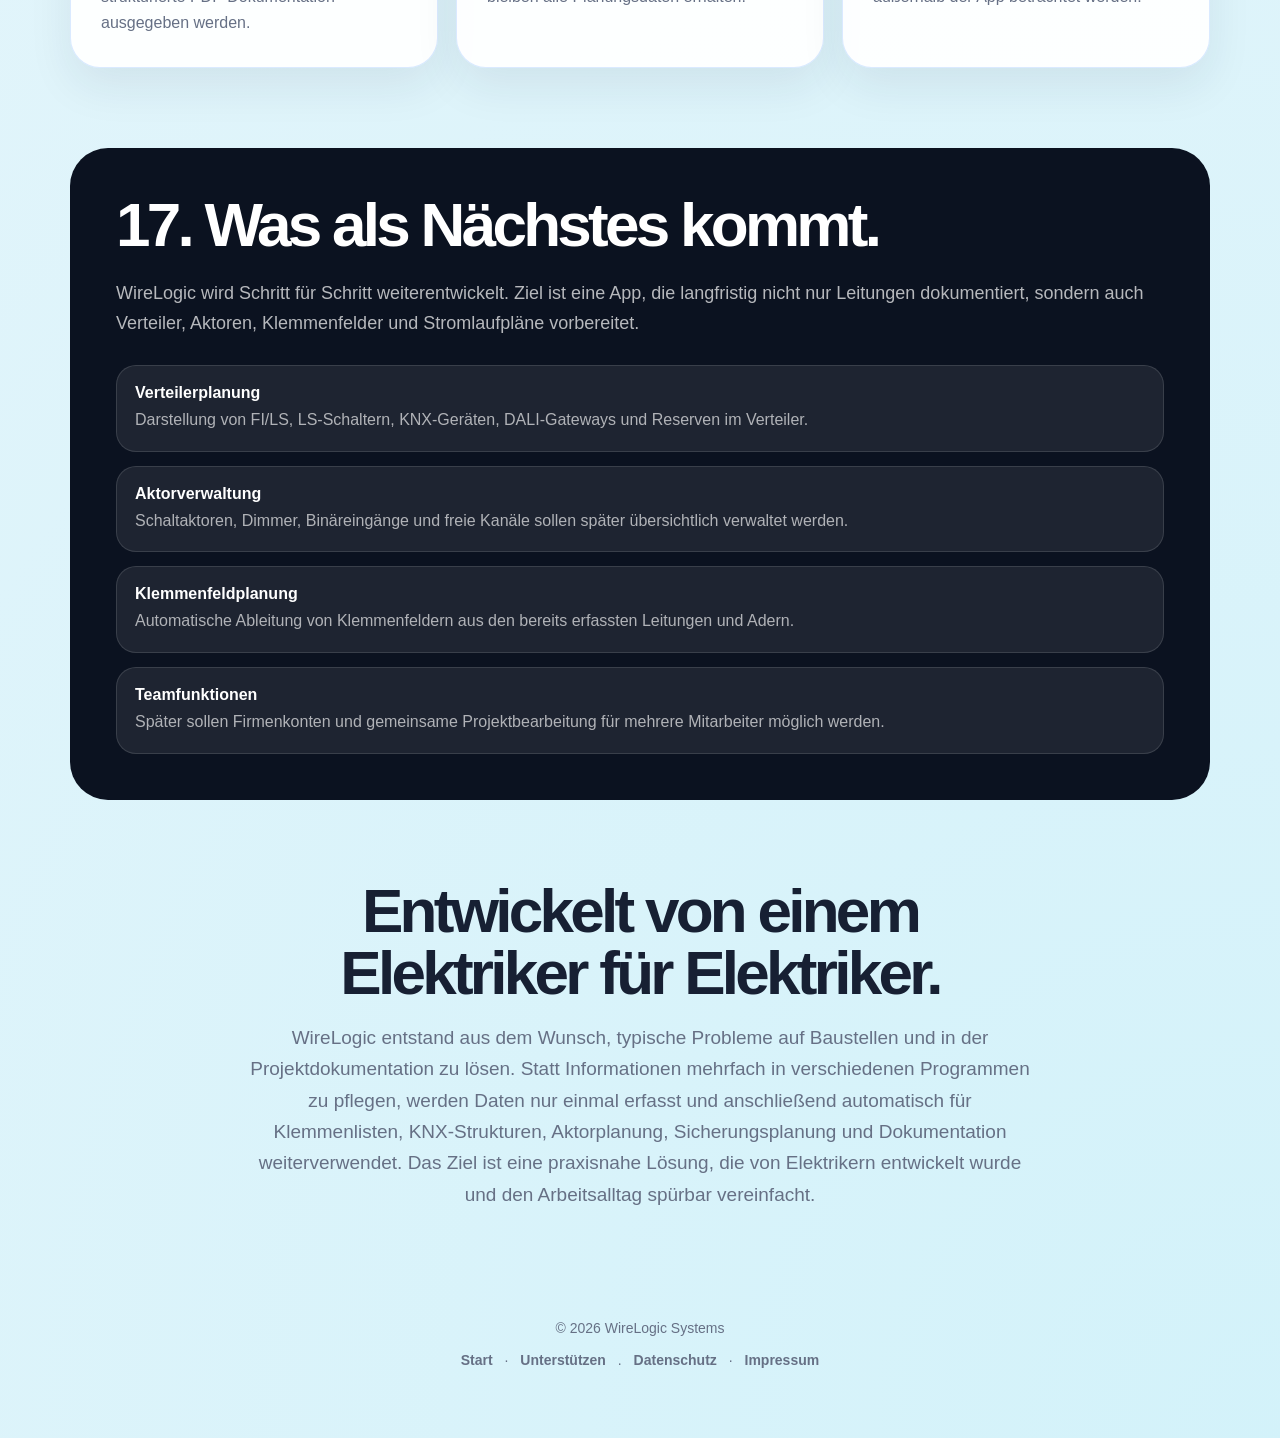
==== commit 9d00221f: "Website Update mit Demo Video" ====
--- a/funktionen.html
+++ b/funktionen.html
@@ -333,7 +333,7 @@
     <header>
       <div class="brand">
         <div class="logo">
-          <img src="wirelogic-logo.png.png" alt="WireLogic Logo">
+            <img src="assets/icons/logo.png" alt="WireLogic Logo">
         </div>
         <div>
           <div>WireLogic</div>
@@ -382,7 +382,7 @@
 
 
          <div class="screenshot">
-          <img src="startscreen.PNG" alt="WireLogic Startseite">
+             <img src="assets/images/screenshots/startscreen.PNG" alt="WireLogic Startseite">
 
           <div class="caption">
             Die Startseite von WireLogic. Hier können neue Projekte erstellt,
@@ -413,7 +413,7 @@
     </div>
 
     <div class="screenshot">
-      <img src="einstellungen.PNG" alt="WireLogic Einstellungen">
+      <img src="assets/images/screenshots/einstellungen.PNG" alt="WireLogic Einstellungen">
 
       <div class="caption">
         Firmenname, Kontaktdaten und Logo können zentral hinterlegt werden.
@@ -442,7 +442,7 @@
     </div>
 
     <div class="screenshot">
-      <img src="neues_projekt_anlegen.PNG" alt="Neues Projekt anlegen">
+      <img src="assets/images/screenshots/neues_projekt_anlegen.PNG" alt="Neues Projekt anlegen">
 
       <div class="caption">
         Projektdaten wie Kunde, Bauvorhaben, Ort und Bearbeiter
@@ -457,7 +457,7 @@
   <div class="split">
 
     <div class="screenshot">
-      <img src="projekt_ansicht.PNG" alt="WireLogic Projektansicht">
+      <img src="assets/images/screenshots/projekt_ansicht.PNG" alt="WireLogic Projektansicht">
 
       <div class="caption">
         Die Projektansicht bündelt alle wichtigen Funktionen eines Projekts:
@@ -504,7 +504,7 @@
     </div>
 
     <div class="screenshot">
-      <img src="reaume_verwalten.PNG" alt="Räume verwalten">
+      <img src="assets/images/screenshots/reaume_verwalten 2.PNG" alt="Räume verwalten">
 
       <div class="caption">
         Übersicht aller Räume eines Projekts inklusive Etagenzuordnung
@@ -519,7 +519,7 @@
   <div class="split">
 
     <div class="screenshot">
-      <img src="raum_anlegen.PNG" alt="Raum anlegen">
+      <img src="assets/images/screenshots/raum_anlegen.PNG" alt="Raum anlegen">
 
       <div class="caption">
         Beim Anlegen eines Raums werden Name und Etage festgelegt.
@@ -565,7 +565,7 @@
     </div>
 
     <div class="screenshot">
-      <img src="leitungen_anlegen.PNG" alt="Leitungen erfassen">
+      <img src="assets/images/screenshots/leitungen_anlegen.PNG" alt="Leitungen erfassen">
 
       <div class="caption">
         Leitungen werden direkt einem Raum zugeordnet und bilden die Grundlage
@@ -580,7 +580,7 @@
   <div class="split">
 
     <div class="screenshot">
-      <img src="Leitung_auswaehlen.PNG" alt="Leitung auswählen">
+      <img src="assets/images/screenshots/Leitung_auswaehlen.PNG" alt="Leitung auswählen">
 
       <div class="caption">
         Auswahl des gewünschten Raums und der passenden Leitung.
@@ -623,7 +623,7 @@
     </div>
 
     <div class="screenshot">
-      <img src="ader_waehlen.PNG" alt="Adern auswählen">
+      <img src="assets/images/screenshots/ader_waehlen.PNG" alt="Adern auswählen">
 
      <div class="caption">
     Die Adern einer Leitung werden automatisch erzeugt und
@@ -638,7 +638,7 @@
   <div class="split">
 
     <div class="screenshot">
-      <img src="ader_funktion_2_waehlen.PNG" alt="Aderfunktion wählen">
+      <img src="assets/images/screenshots/ader_funktion_2_waehlen.PNG" alt="Aderfunktion wählen">
 
       <div class="caption">
         Jede Ader kann einer konkreten Funktion zugeordnet werden.
@@ -684,7 +684,7 @@
     </div>
 
     <div class="screenshot">
-      <img src="ader_funtion_waehlen.PNG" alt="Erweiterte Aderinformationen">
+     <img src="assets/images/screenshots/ader_funtion_waehlen.PNG" alt="Erweiterte Aderinformationen">nformationen">
 
       <div class="caption">
         Zusätzliche Informationen wie Aktor, Kanal oder Notizen
@@ -699,7 +699,7 @@
   <div class="split">
 
     <div class="screenshot">
-      <img src="knx_gruppenadressen.PNG" alt="KNX Vorschau">
+        <img src="assets/images/screenshots/knx_gruppenadressen.PNG" alt="KNX Vorschau">
 
       <div class="caption">
         Die KNX-Vorschau zeigt alle automatisch erzeugten
@@ -743,7 +743,7 @@
     </div>
 
     <div class="screenshot">
-      <img src="knx_gruppenadressen_2.PNG" alt="KNX Gruppenadressen">
+        <img src="assets/images/screenshots/knx_gruppenadressen_2.PNG" alt="KNX Gruppenadressen">
 
       <div class="caption">
         Übersicht aller erzeugten Gruppenadressen inklusive
@@ -773,7 +773,7 @@
     </div>
 
     <div class="screenshot">
-      <img src="aktor_planung_neu.PNG" alt="Aktorplanung">
+        <img src="assets/images/screenshots/aktor_planung_neu.PNG" alt="Aktorplanung">
 
       <div class="caption">
         Automatische Auswertung der benötigten KNX-Aktoren
@@ -788,7 +788,7 @@
   <div class="split">
 
     <div class="screenshot">
-      <img src="sicherungs_planer.PNG" alt="Sicherungsplanung">
+        <img src="assets/images/screenshots/sicherungs_planer.PNG" alt="Sicherungsplanung">
 
       <div class="caption">
         Übersicht der geplanten Stromkreise inklusive
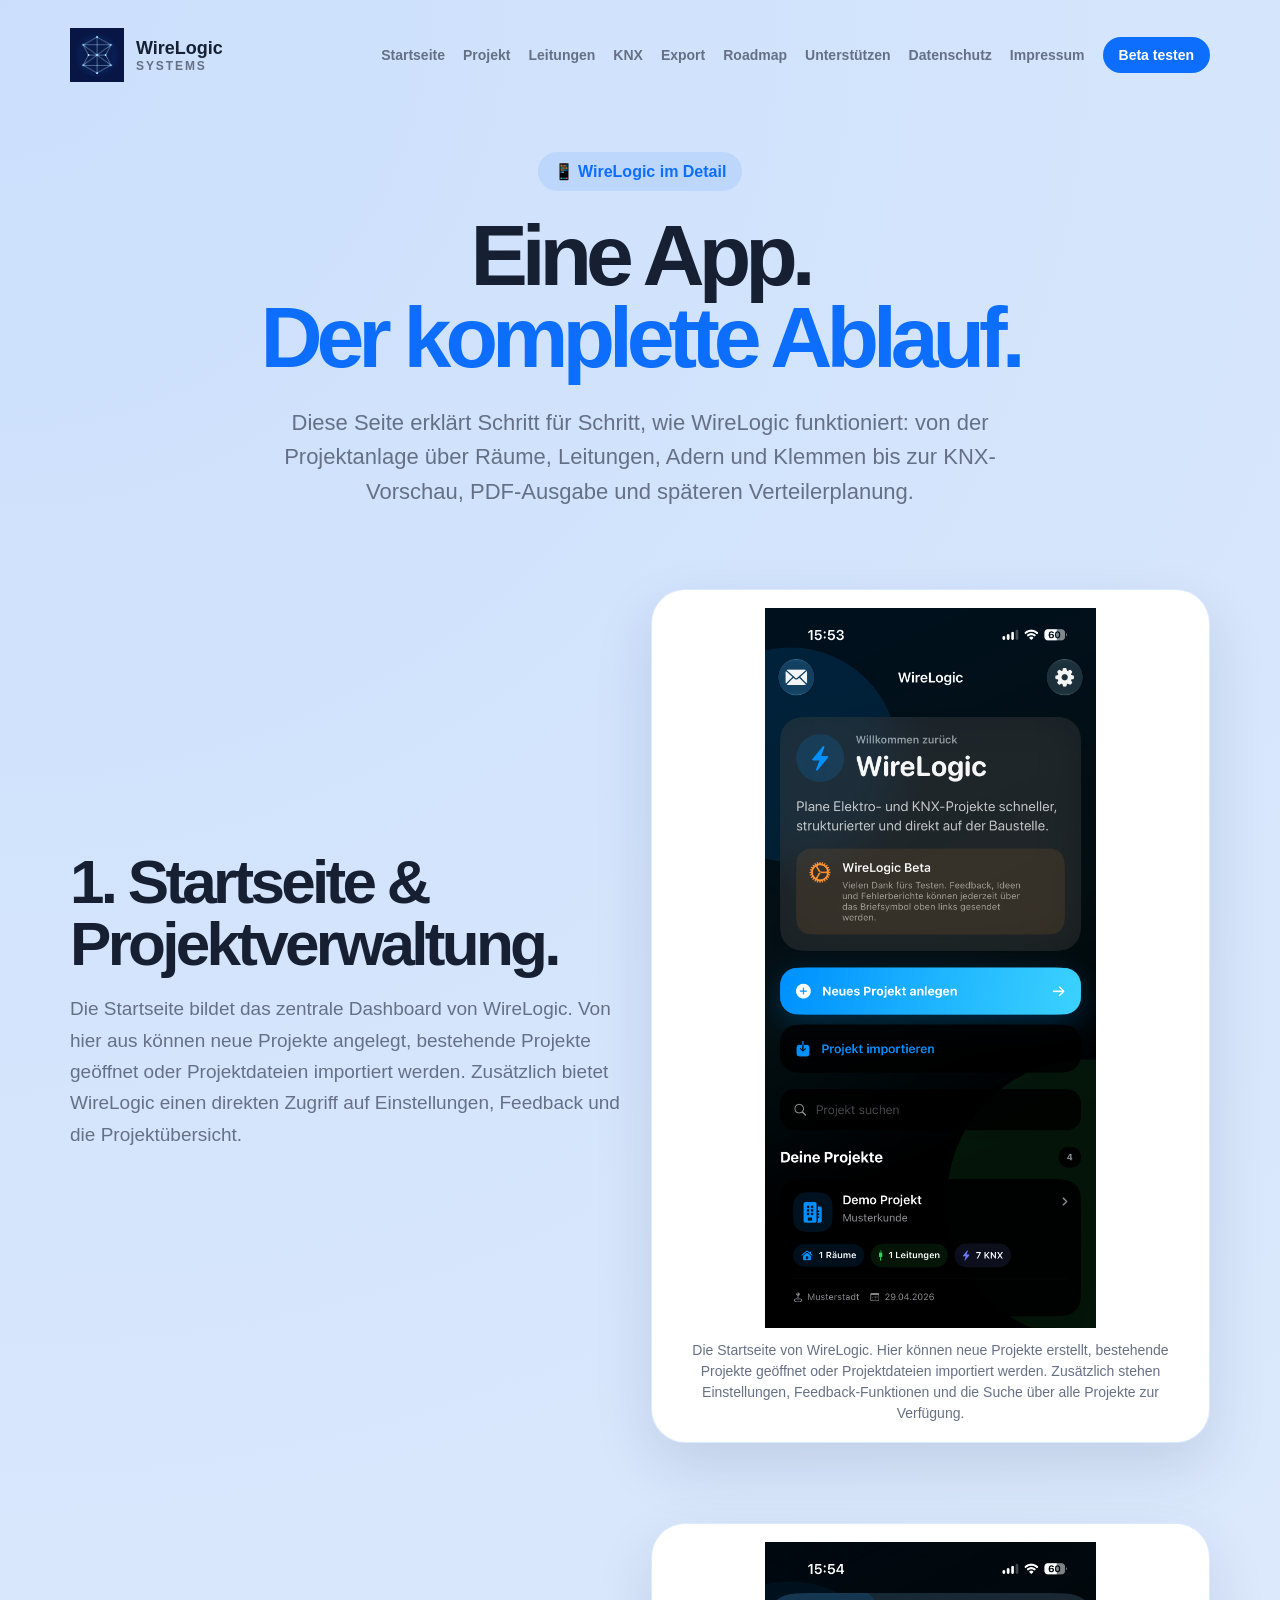
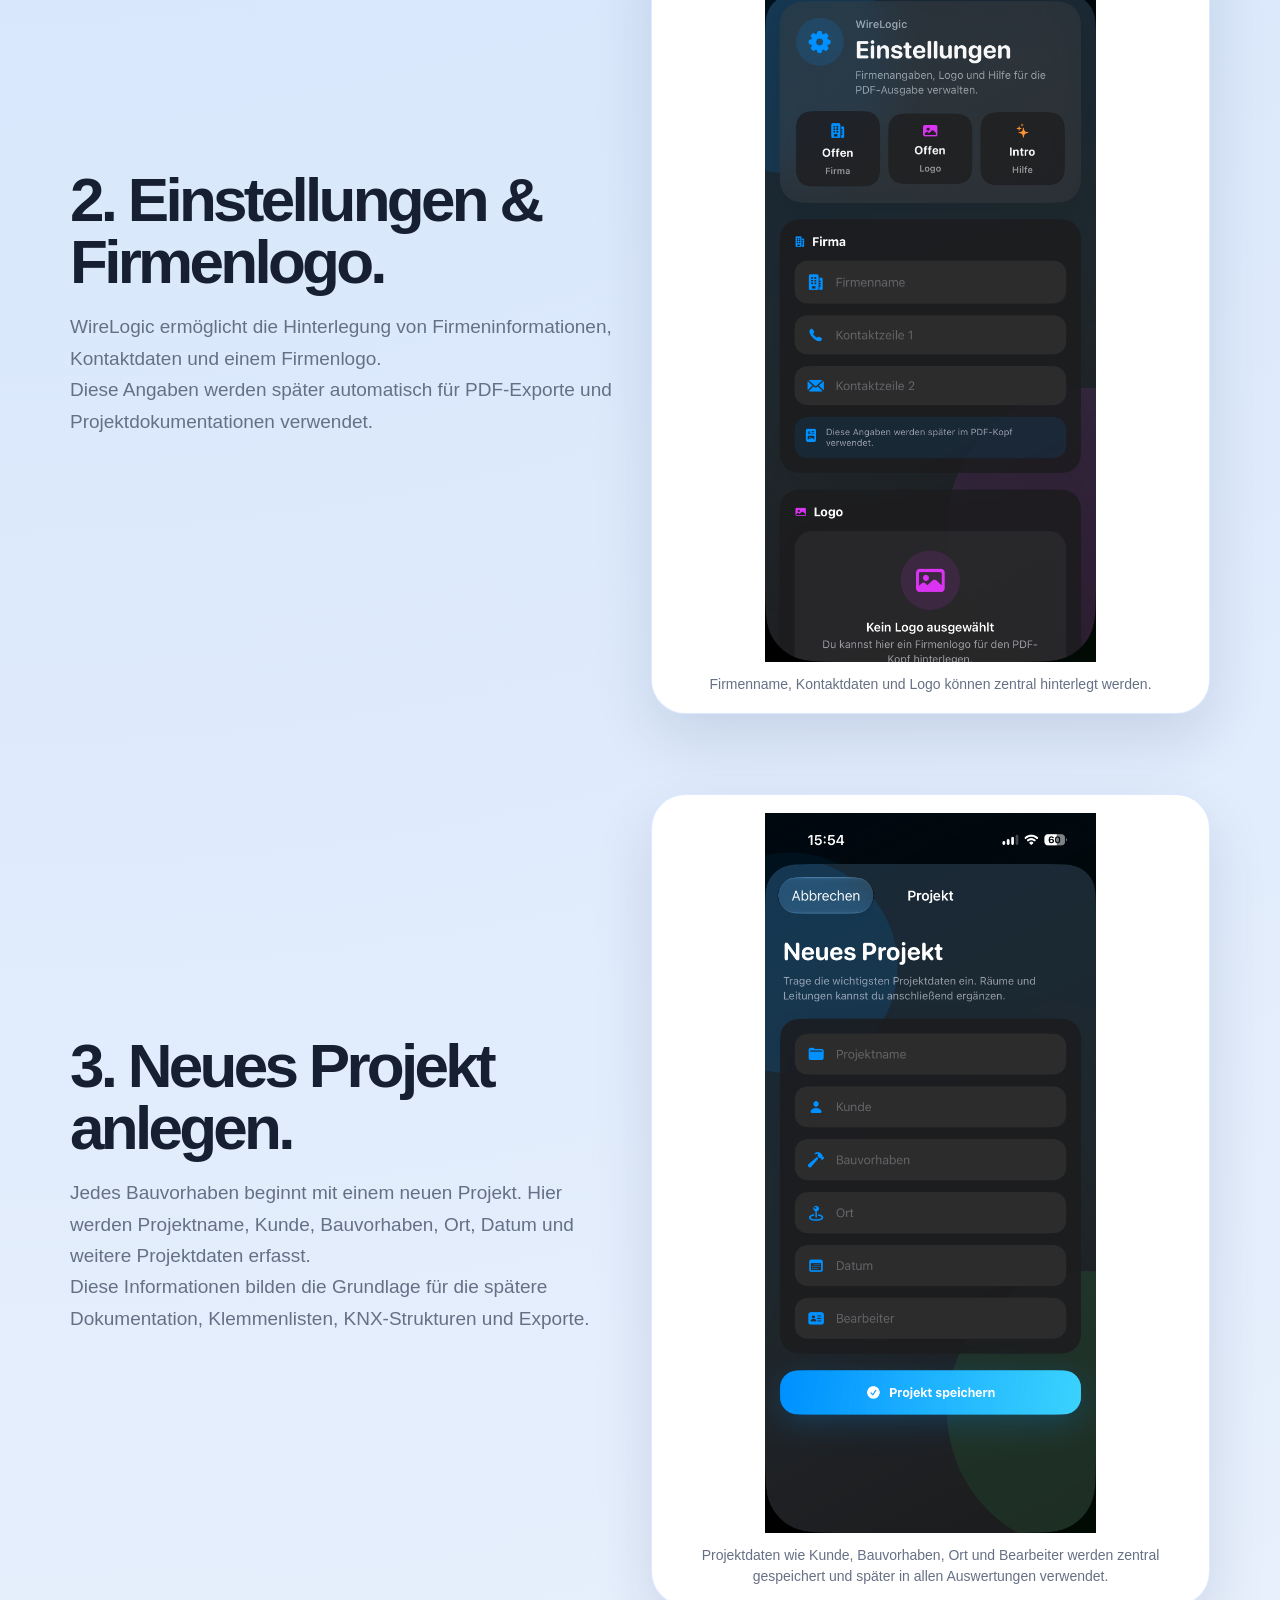
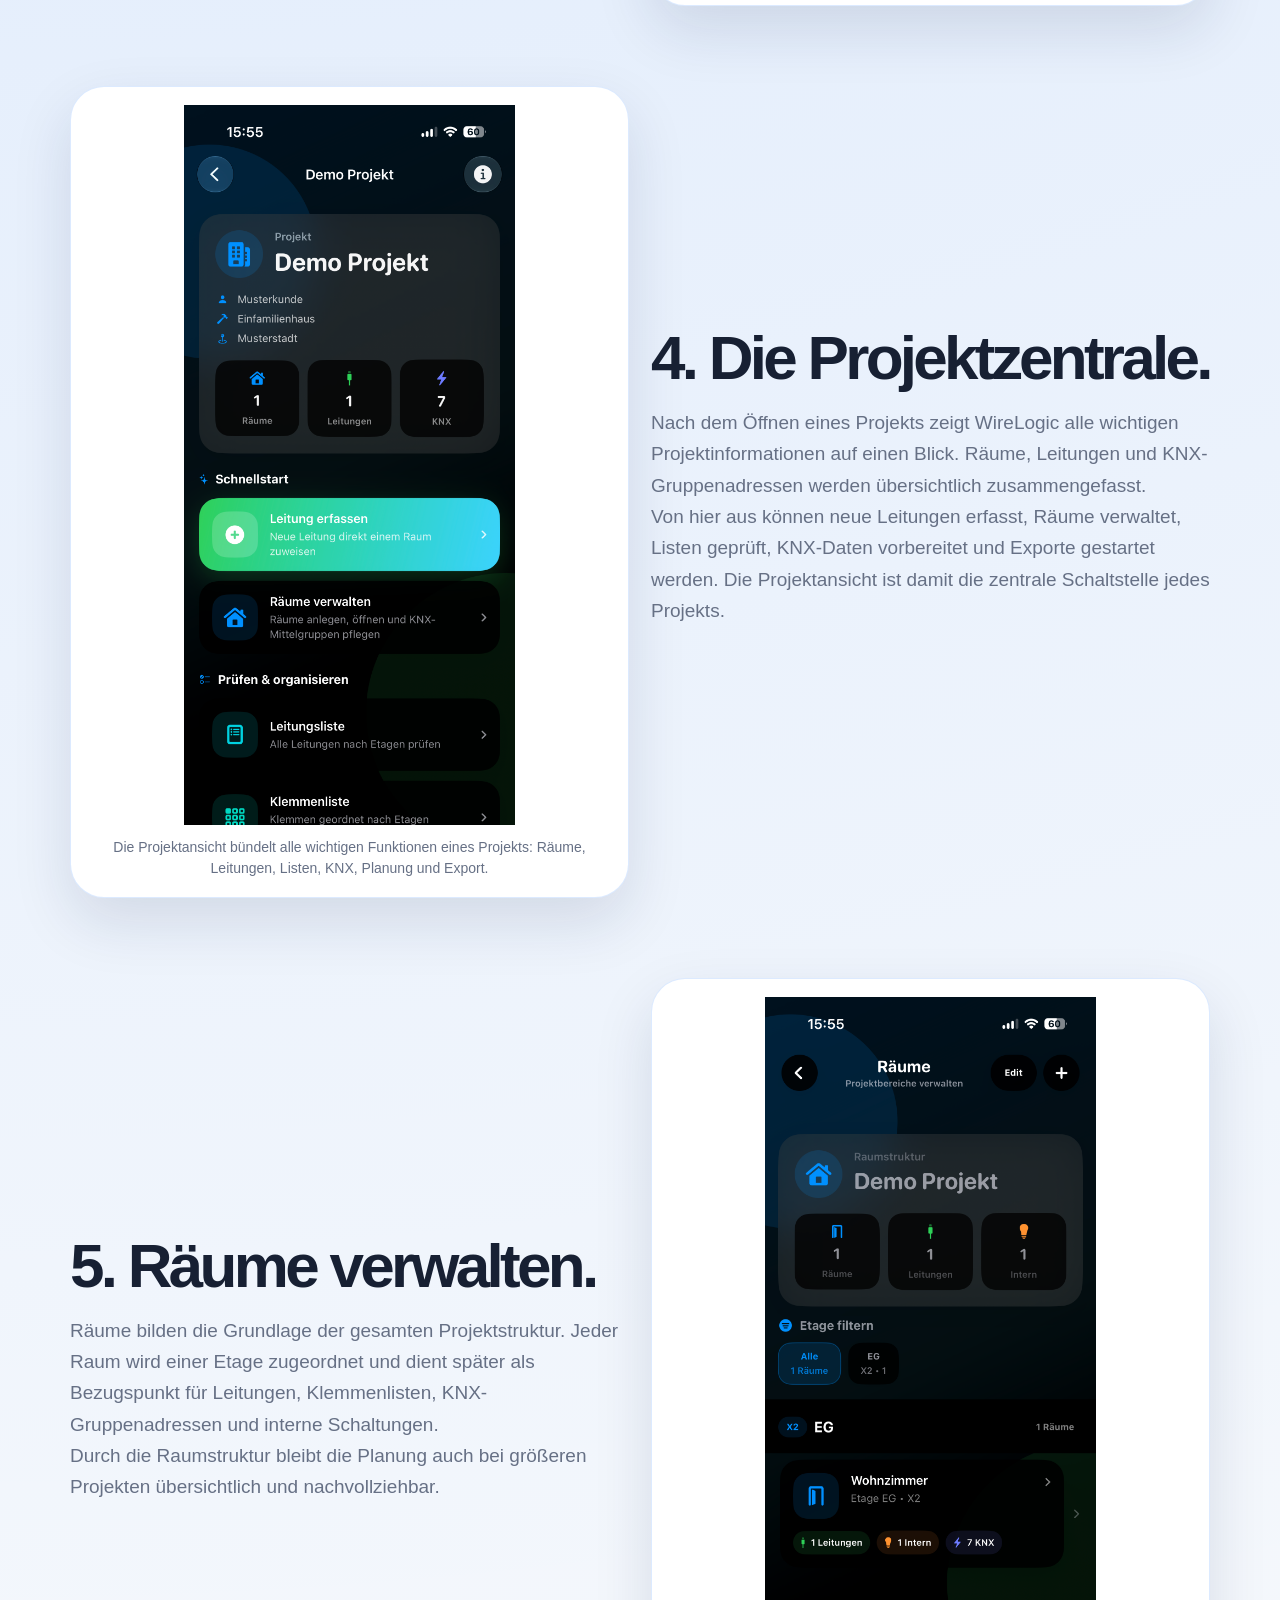
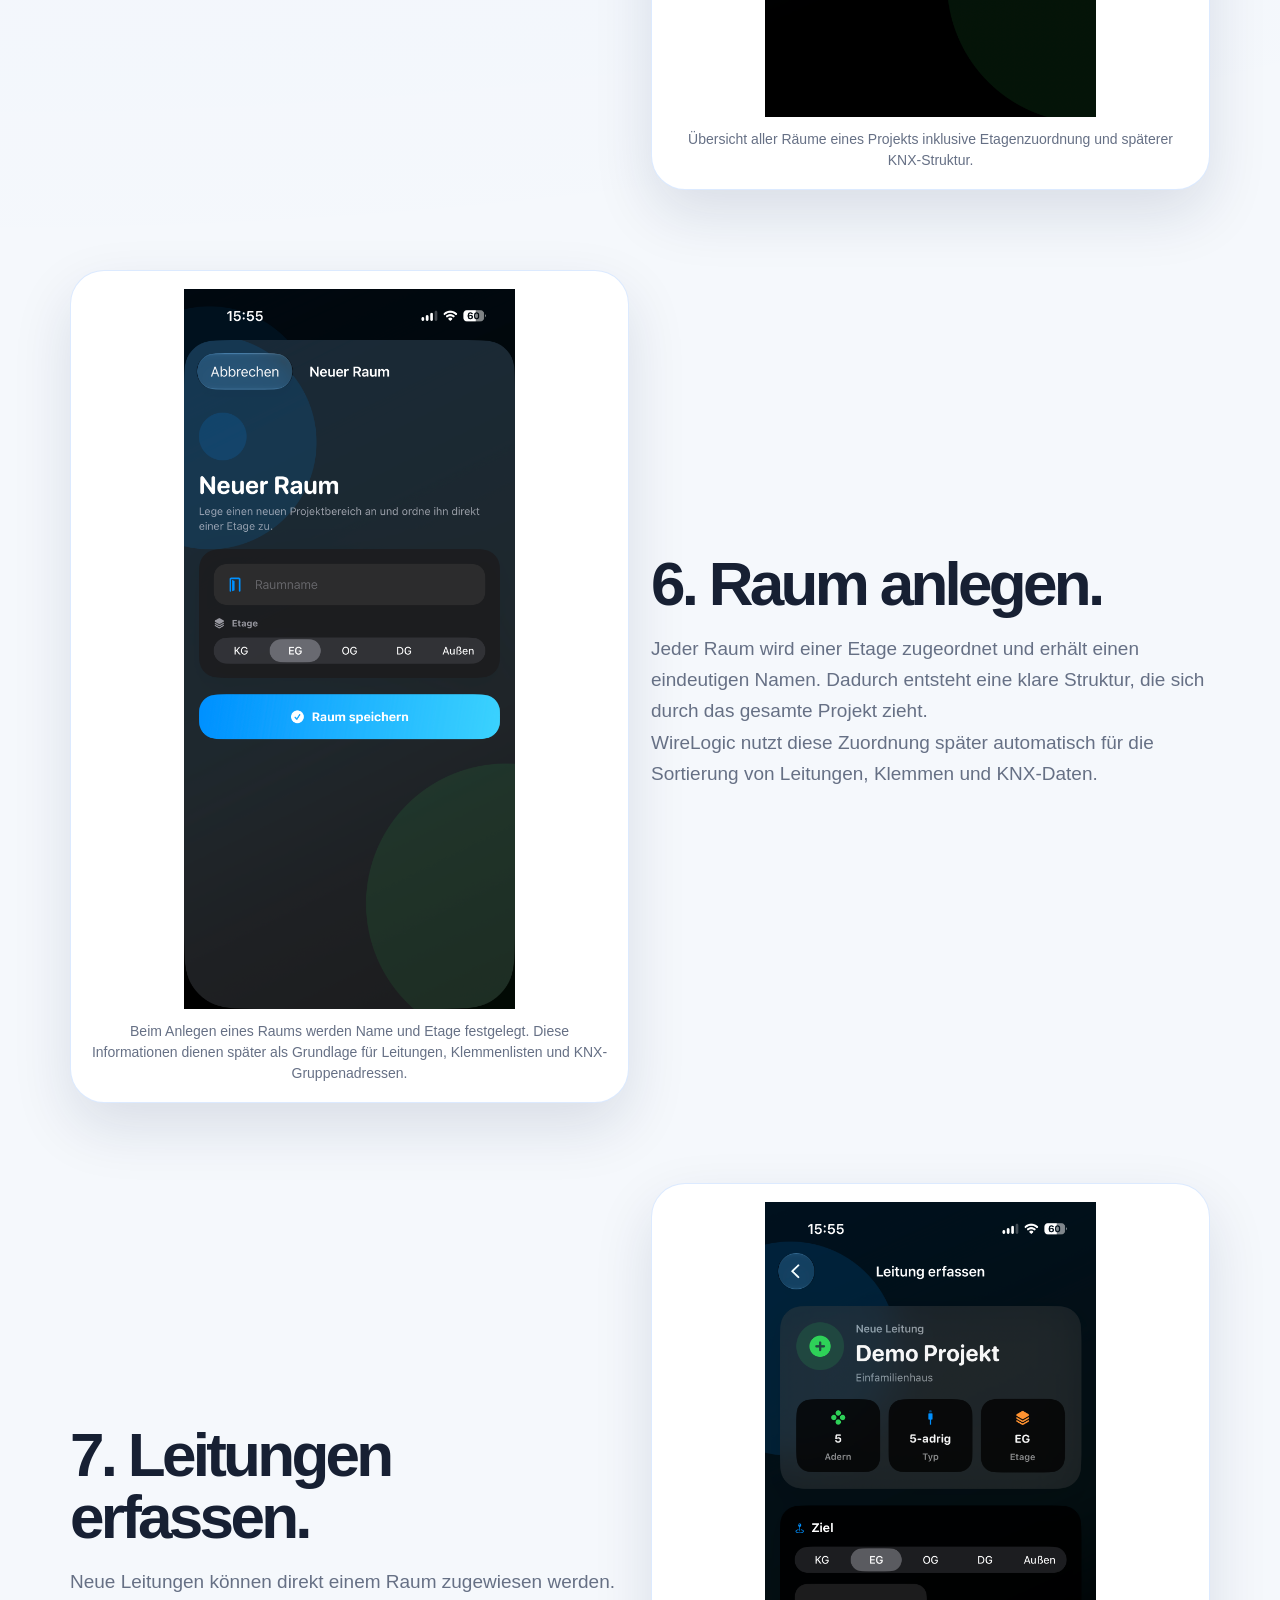
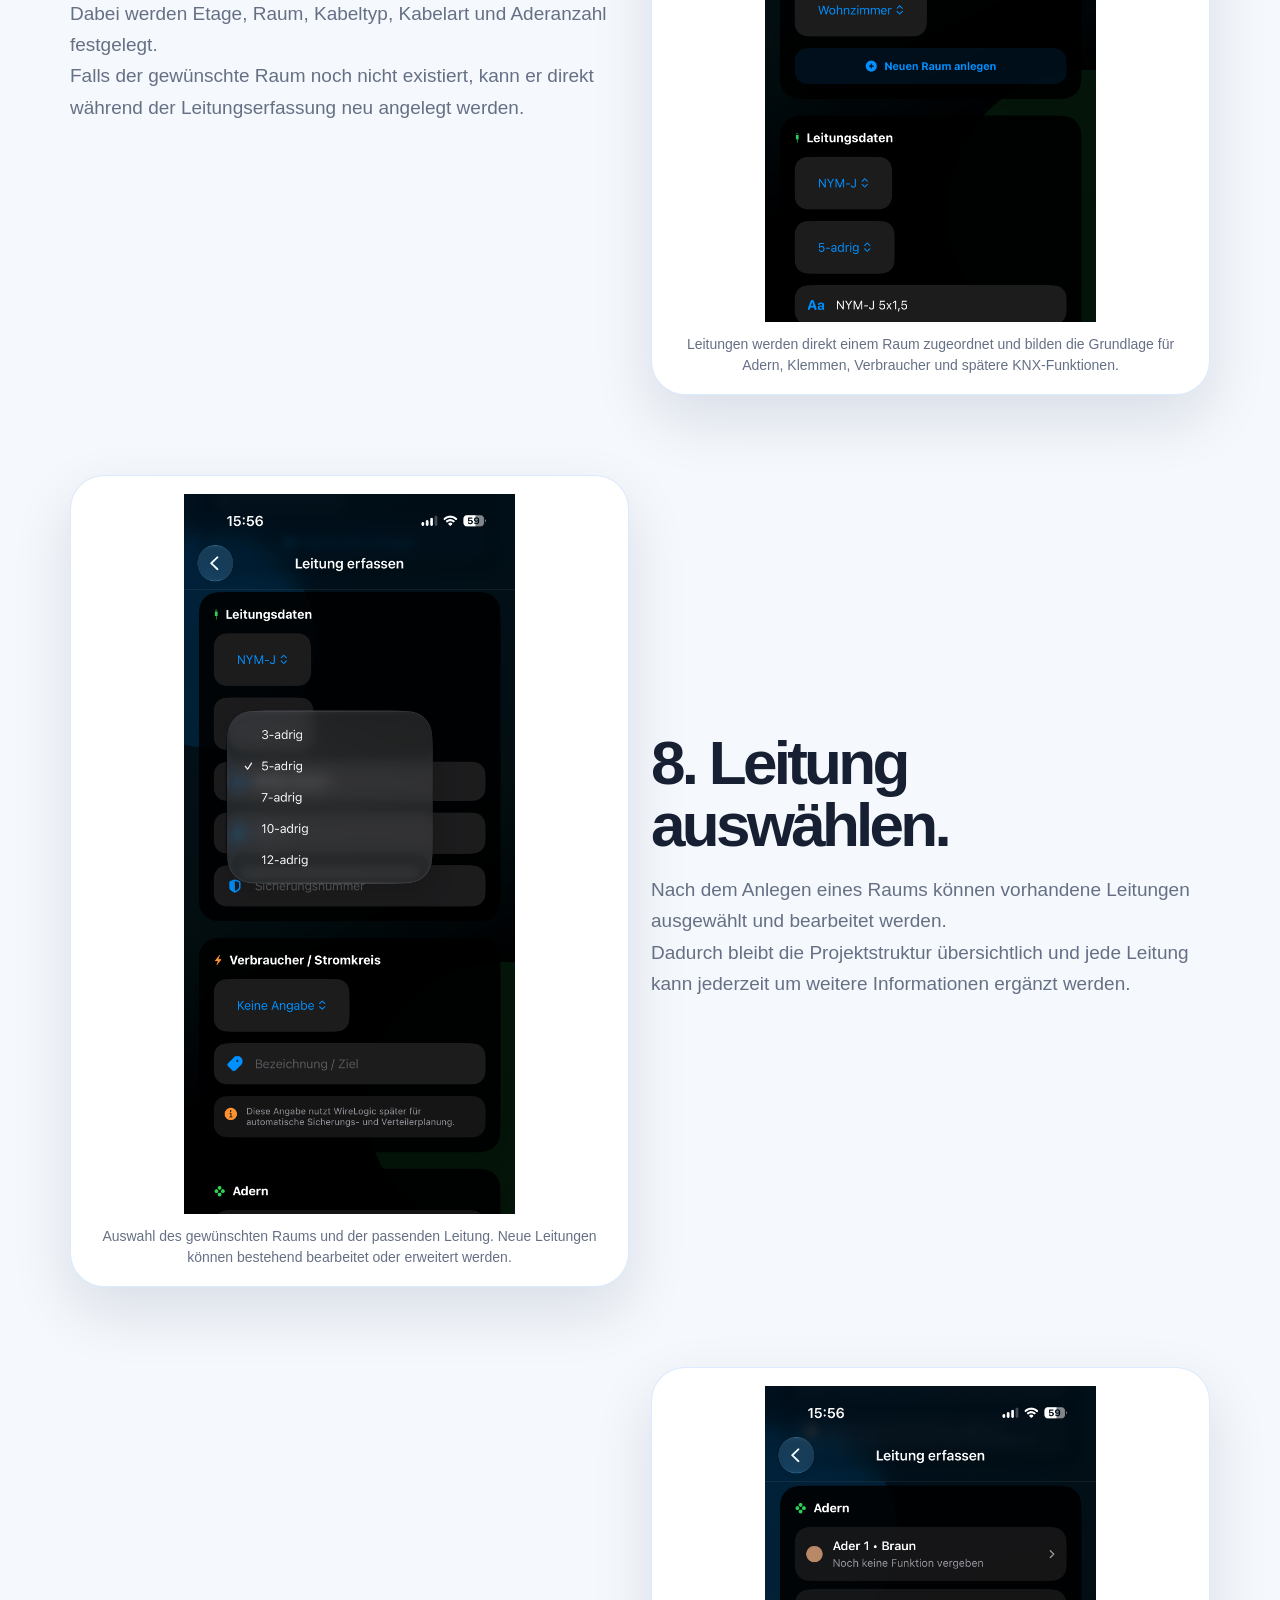
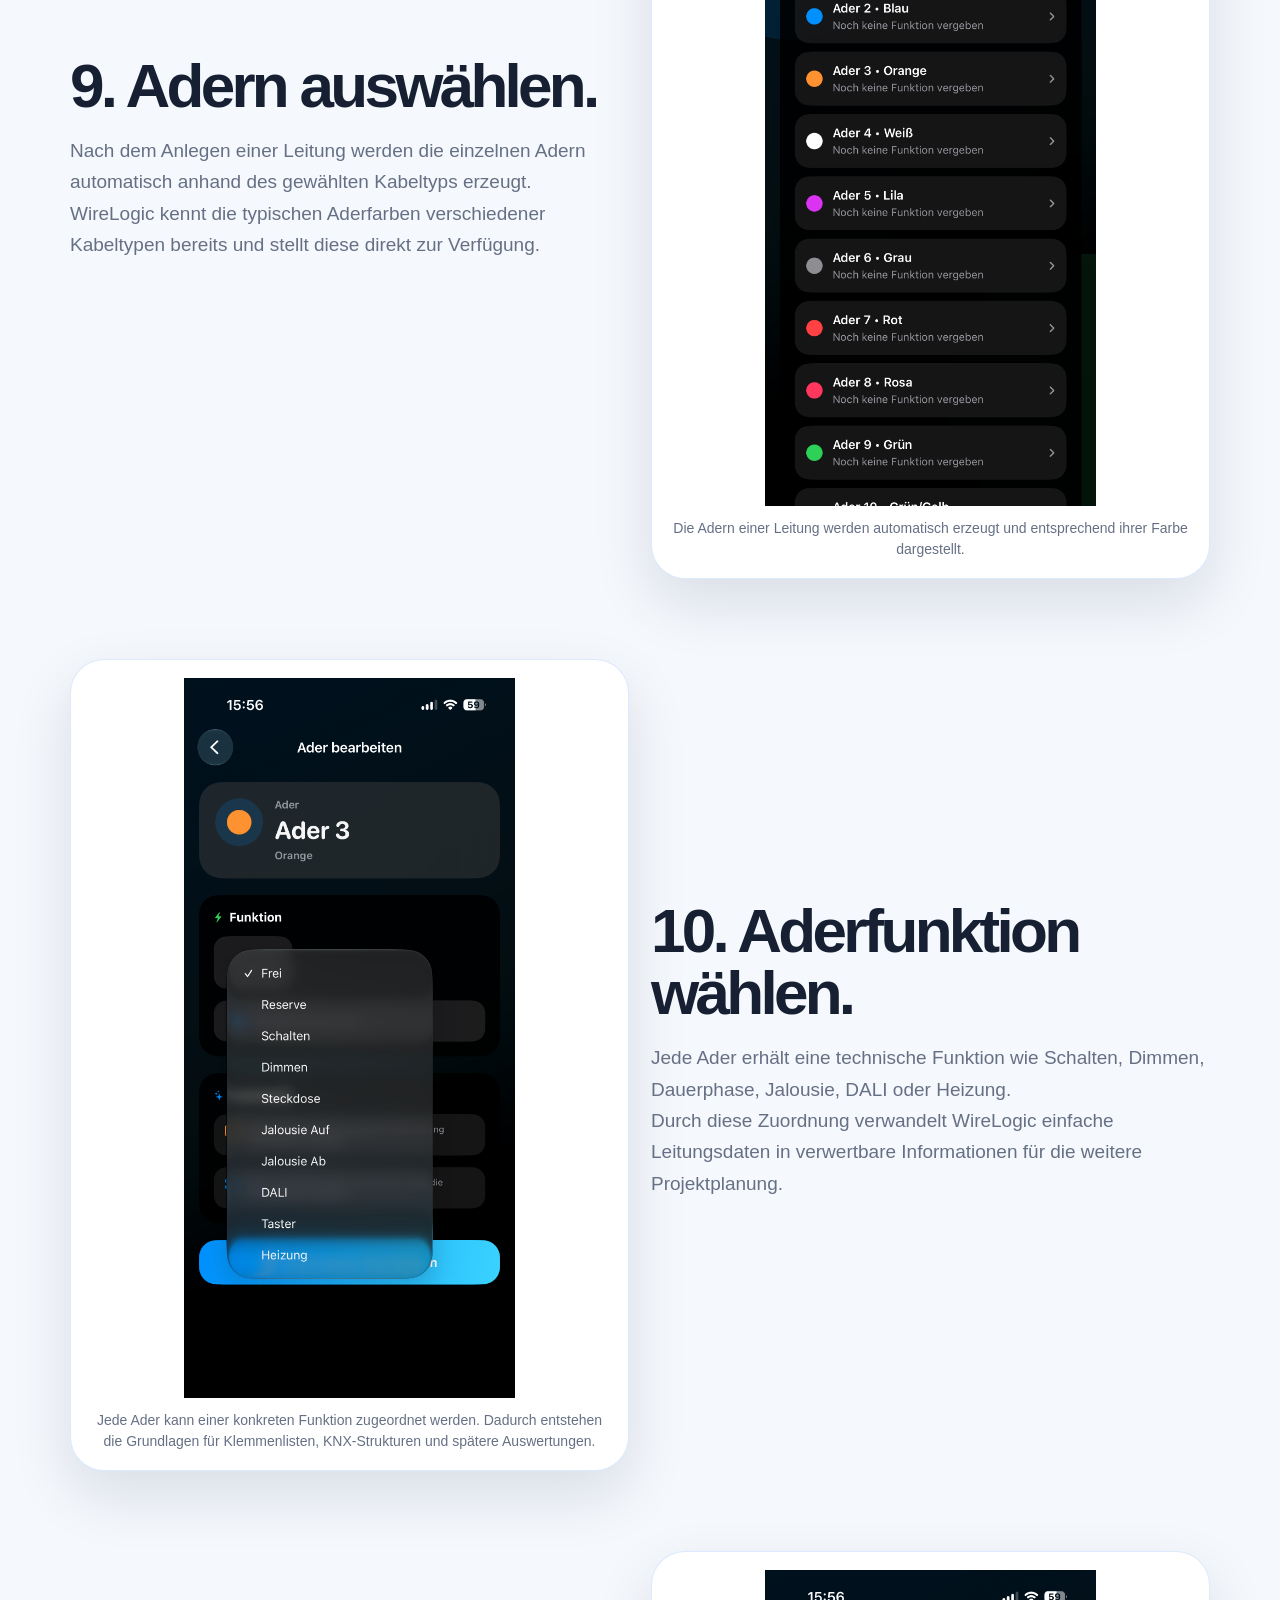
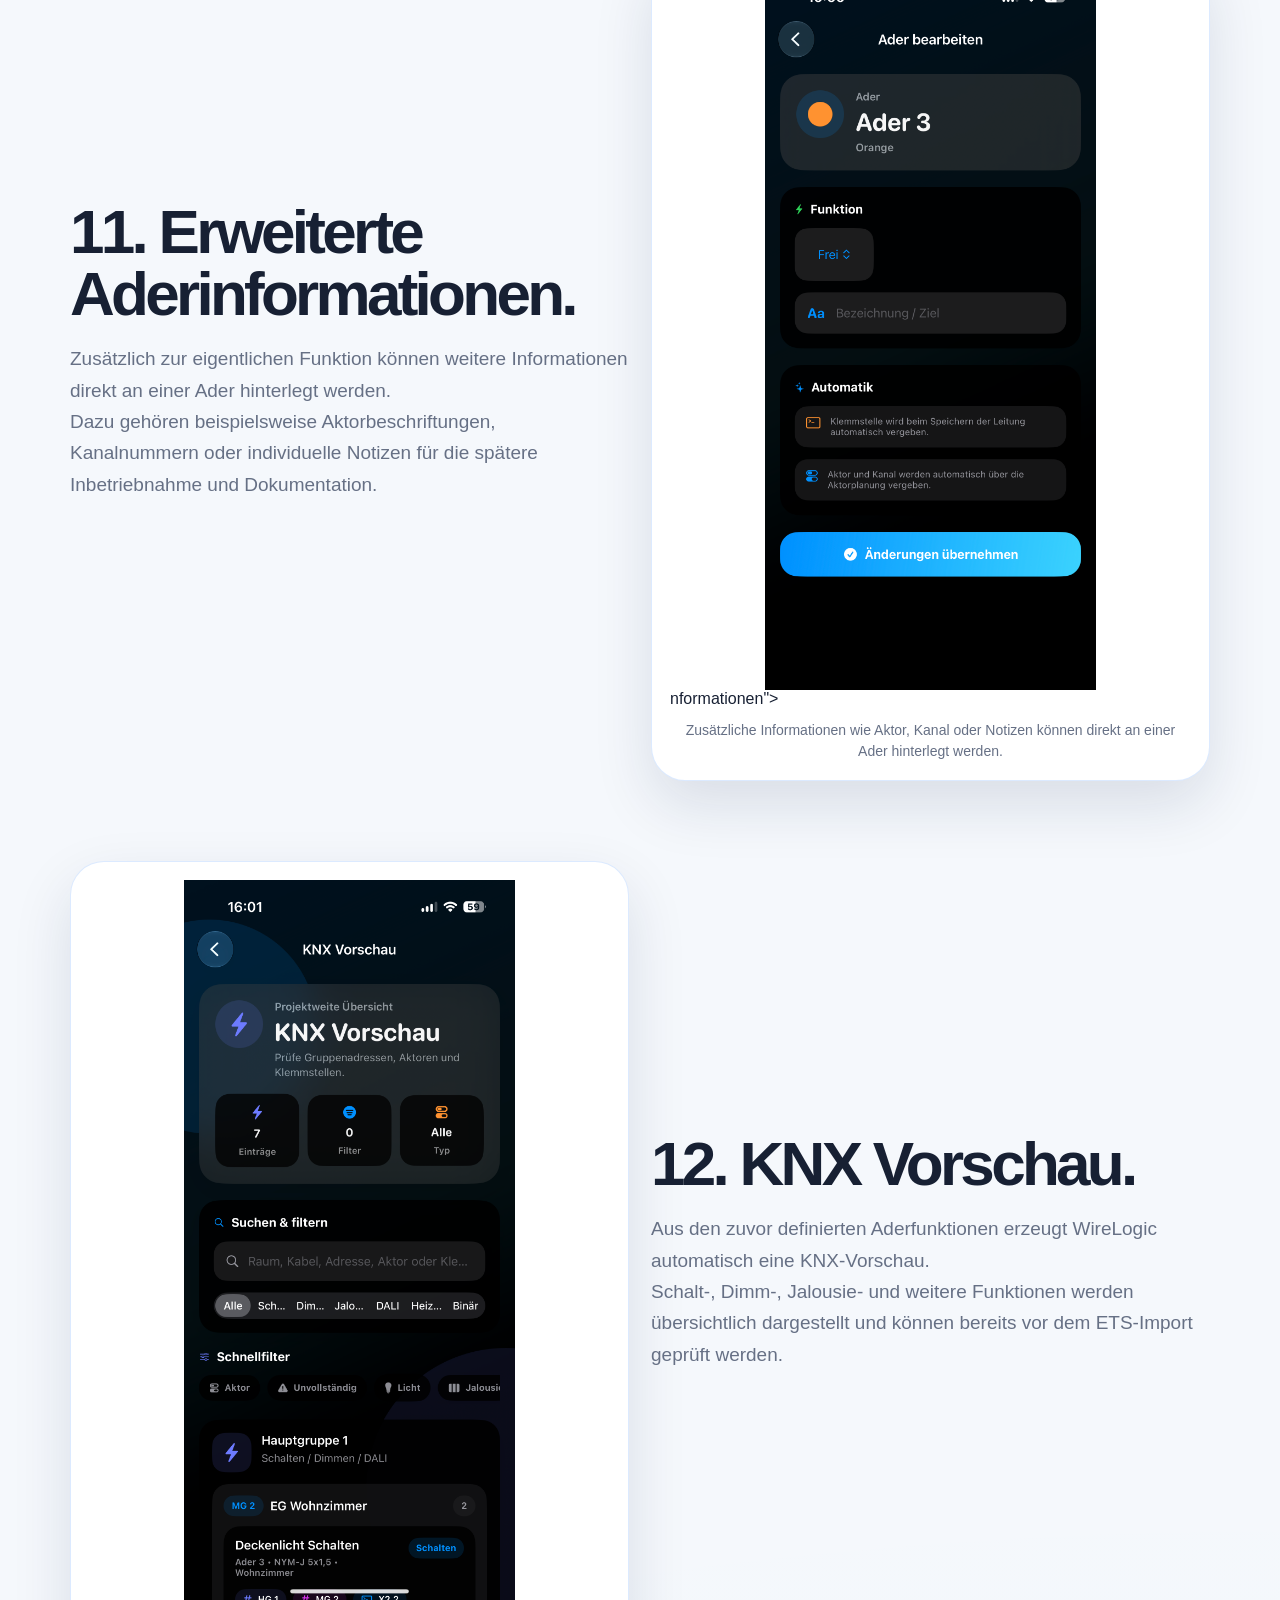
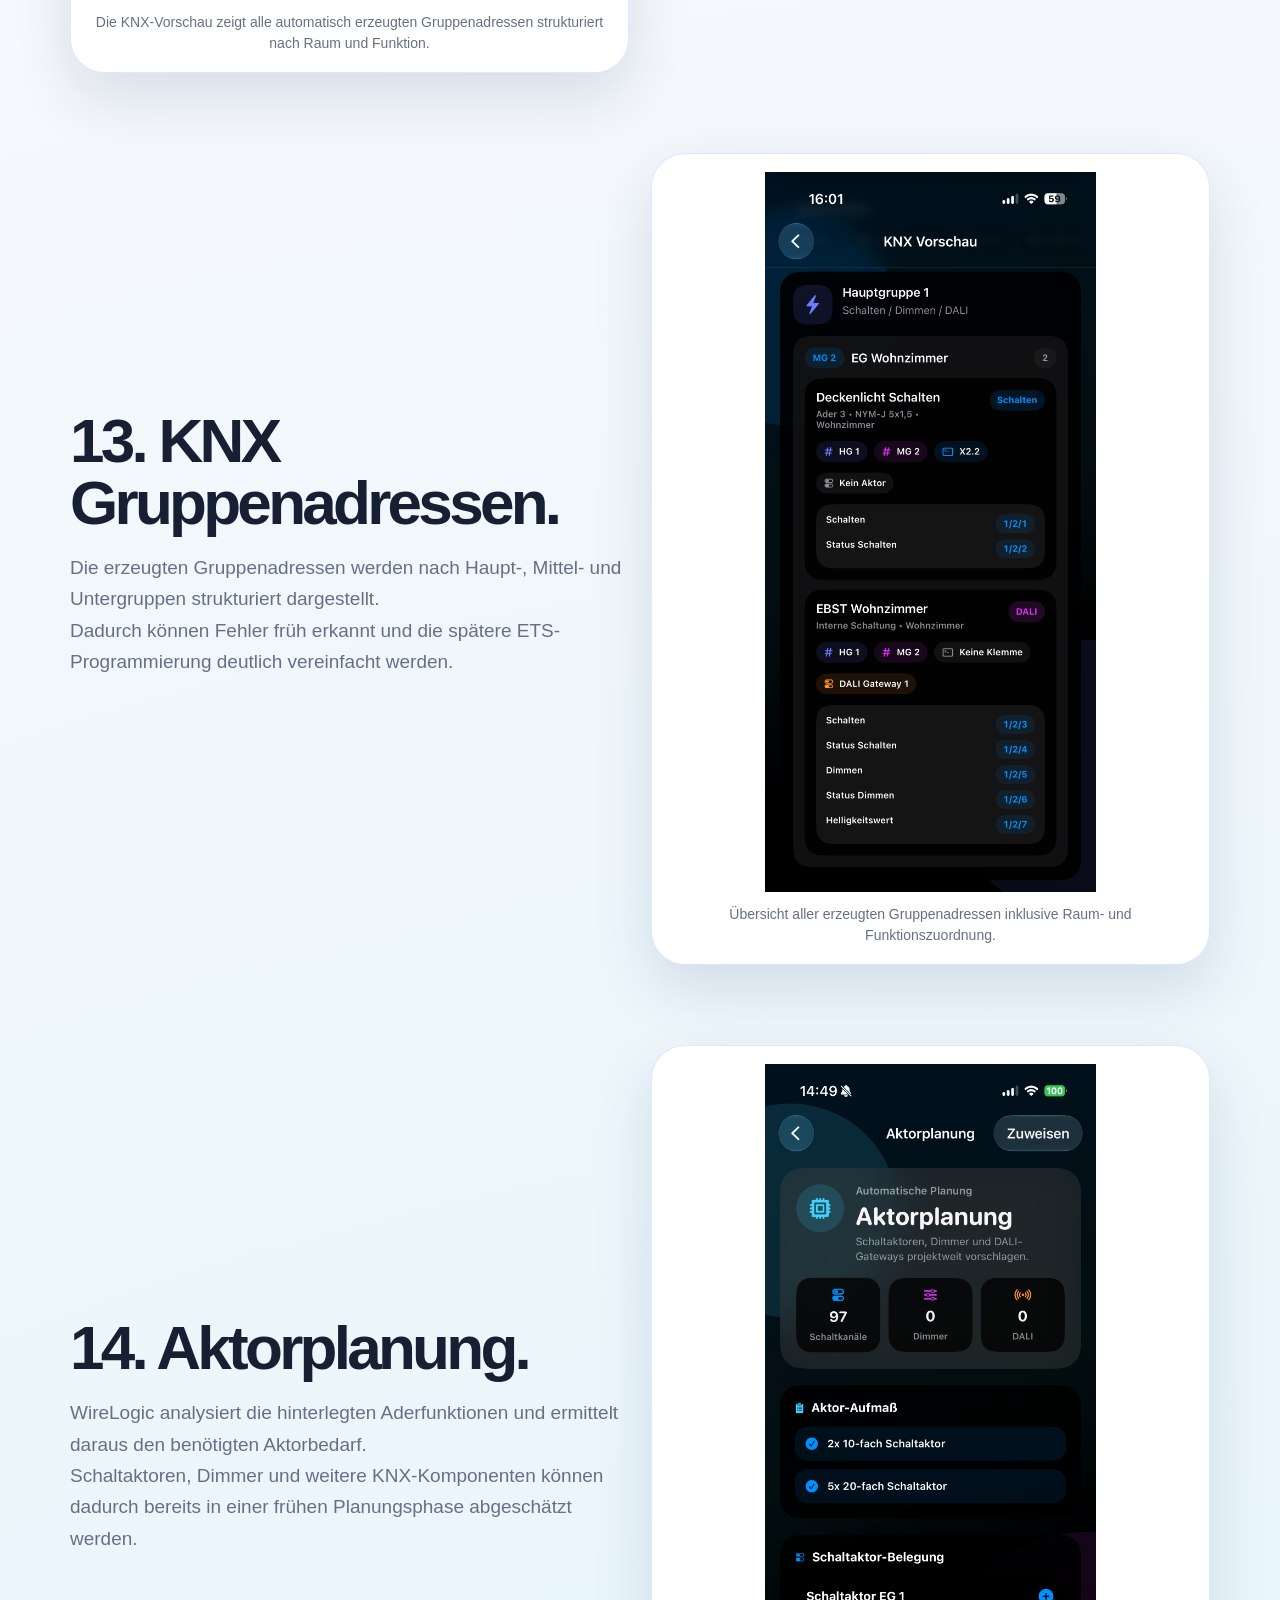
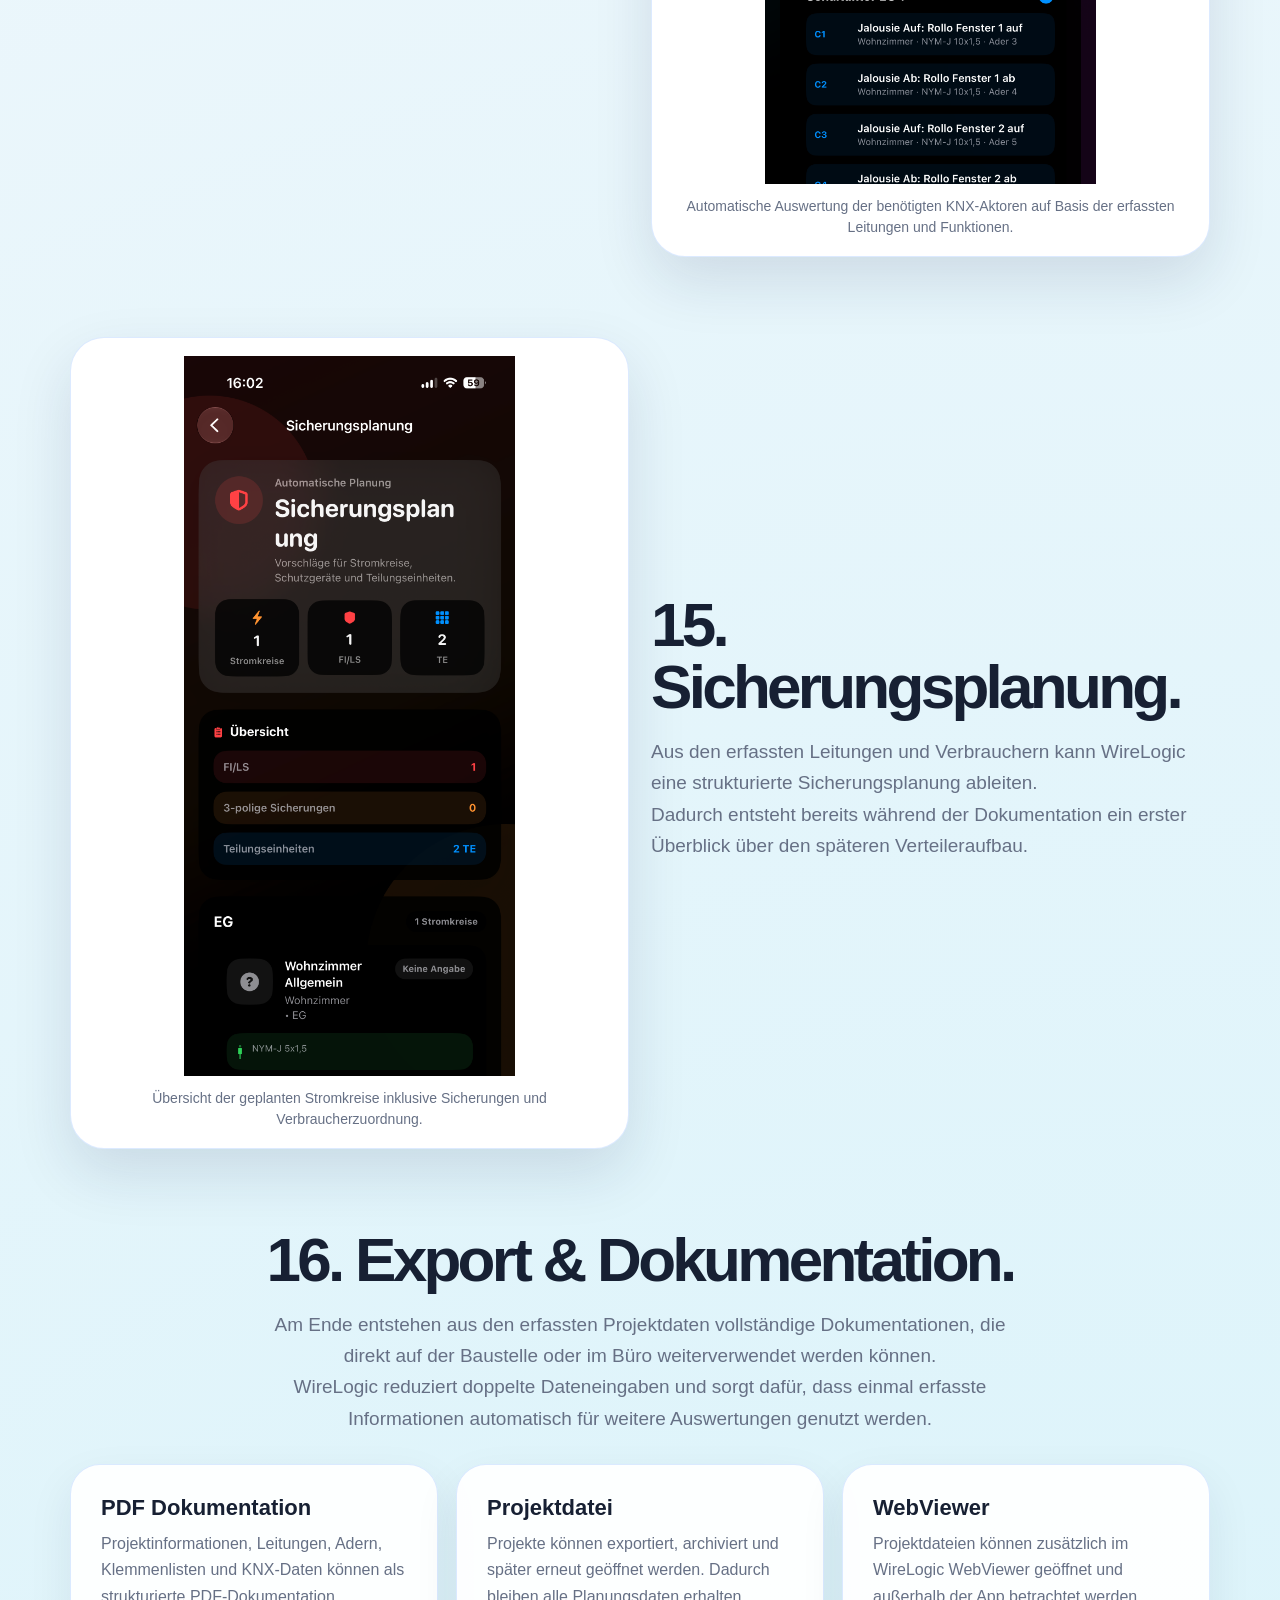
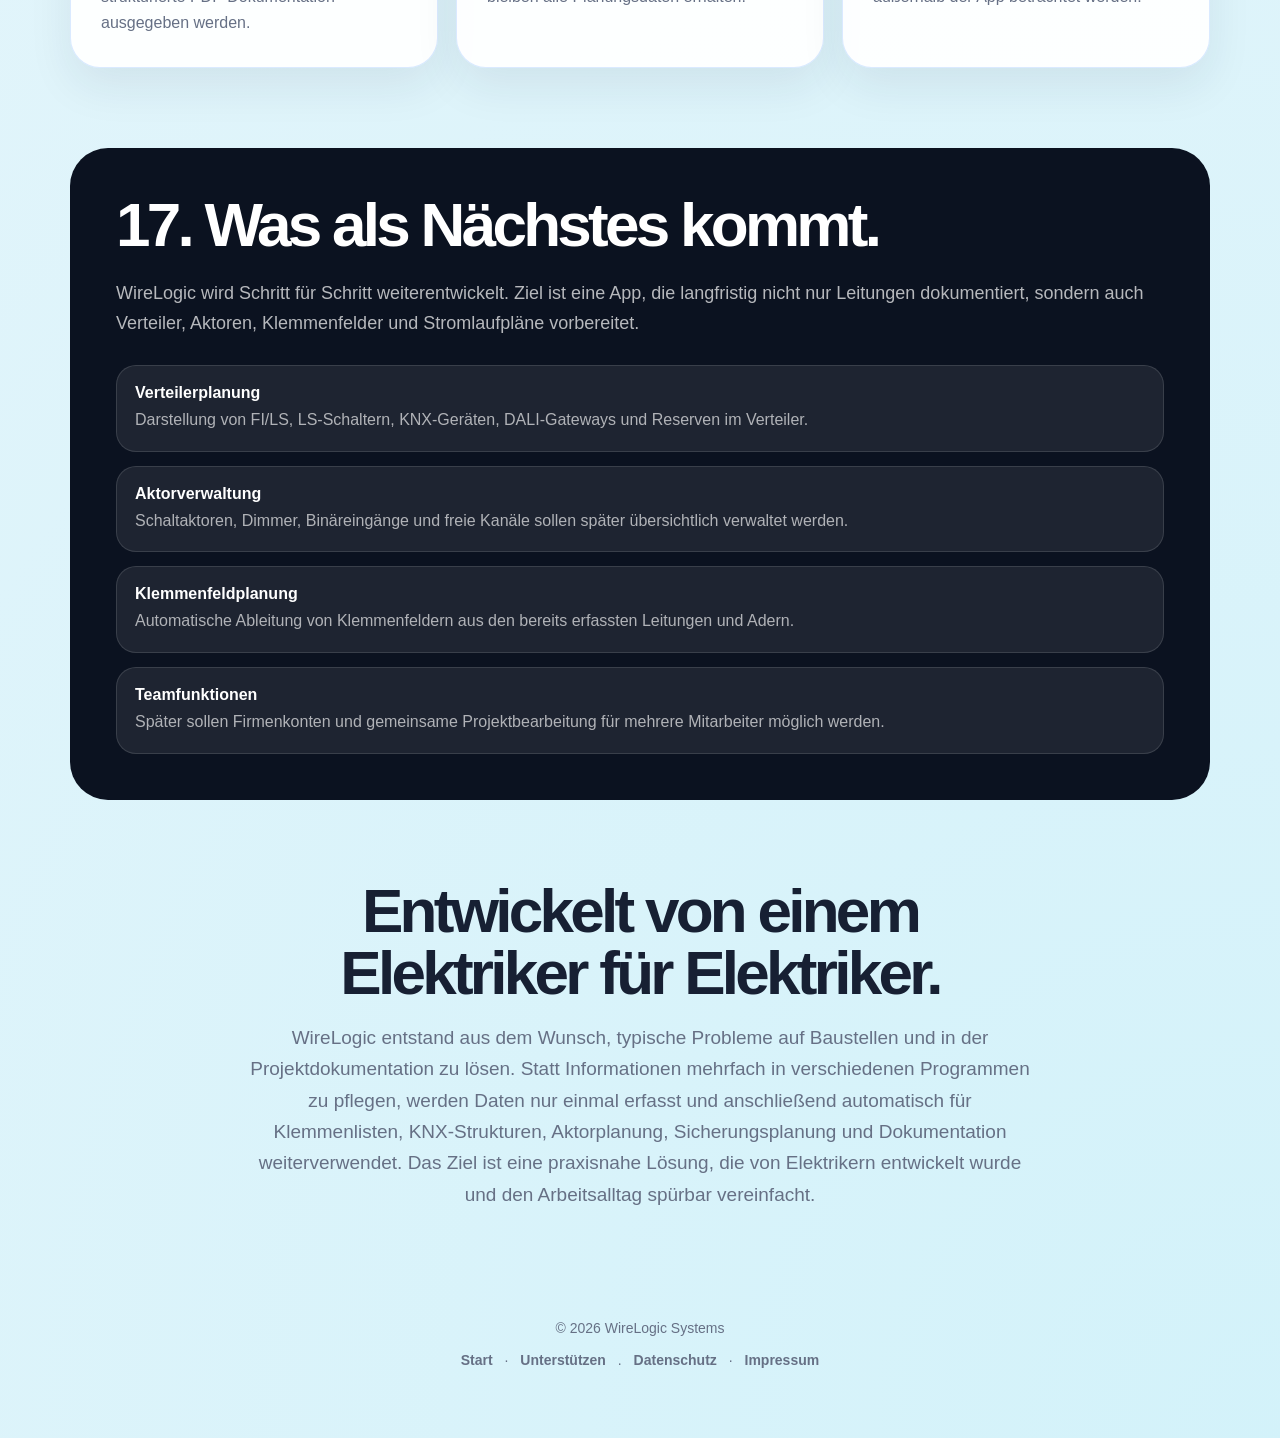
==== commit 8eaca8d4: "Update funktionen.html" ====
--- a/funktionen.html
+++ b/funktionen.html
@@ -330,16 +330,21 @@
 <body>
   <main class="page">
 
-    <header>
-      <div class="brand">
-        <div class="logo">
-            <img src="assets/icons/logo.png" alt="WireLogic Logo">
+     <header>
+    <div class="brand">
+      <div class="logo">
+        <img src="assets/icons/logo.png" alt="WireLogic Logo">
+      </div>
+
+      <div>
+        <div style="font-size:18px;font-weight:900;">
+          WireLogic
         </div>
-        <div>
-          <div>WireLogic</div>
-          <div style="font-size:12px;color:#667085;letter-spacing:0.16em;">SYSTEMS</div>
+        <div style="font-size:12px;color:#667085;letter-spacing:0.16em;">
+          SYSTEMS
         </div>
       </div>
+    </div>
 
       <nav>
   <a href="index.html">Startseite</a>
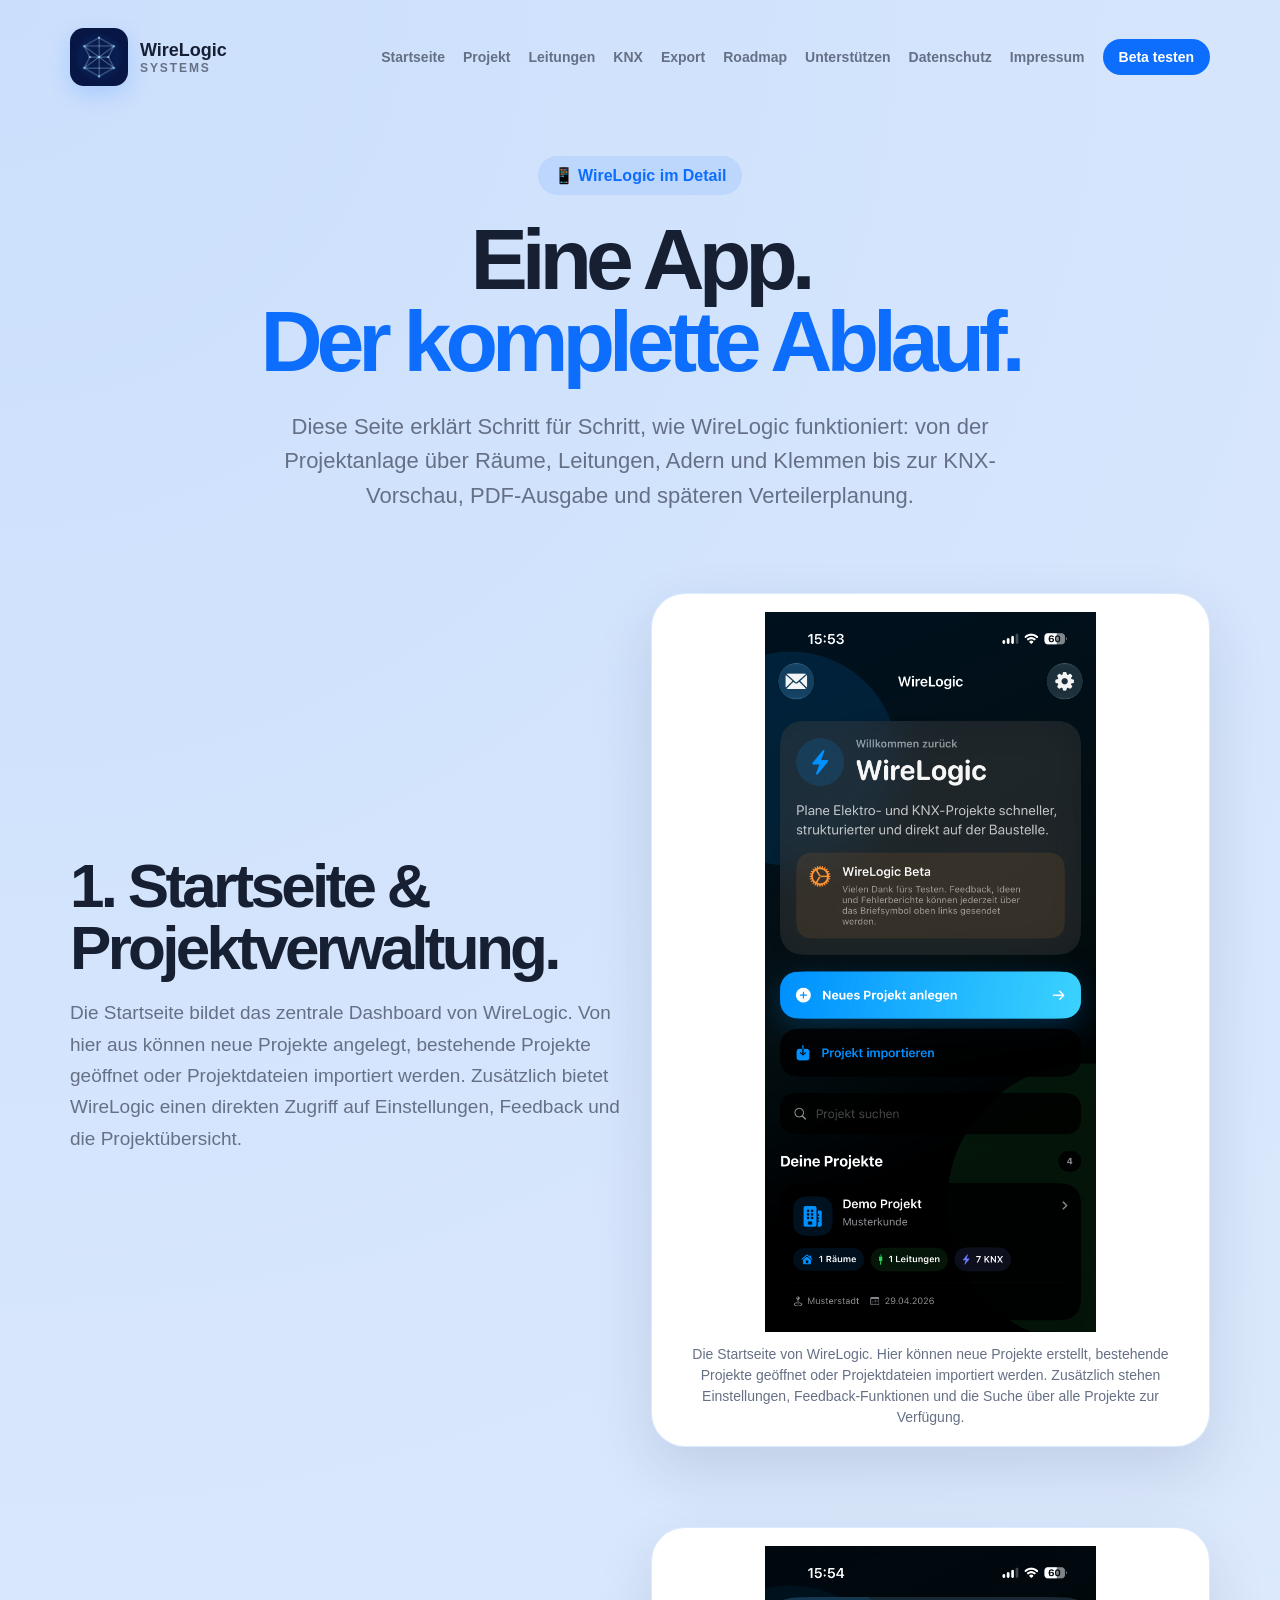
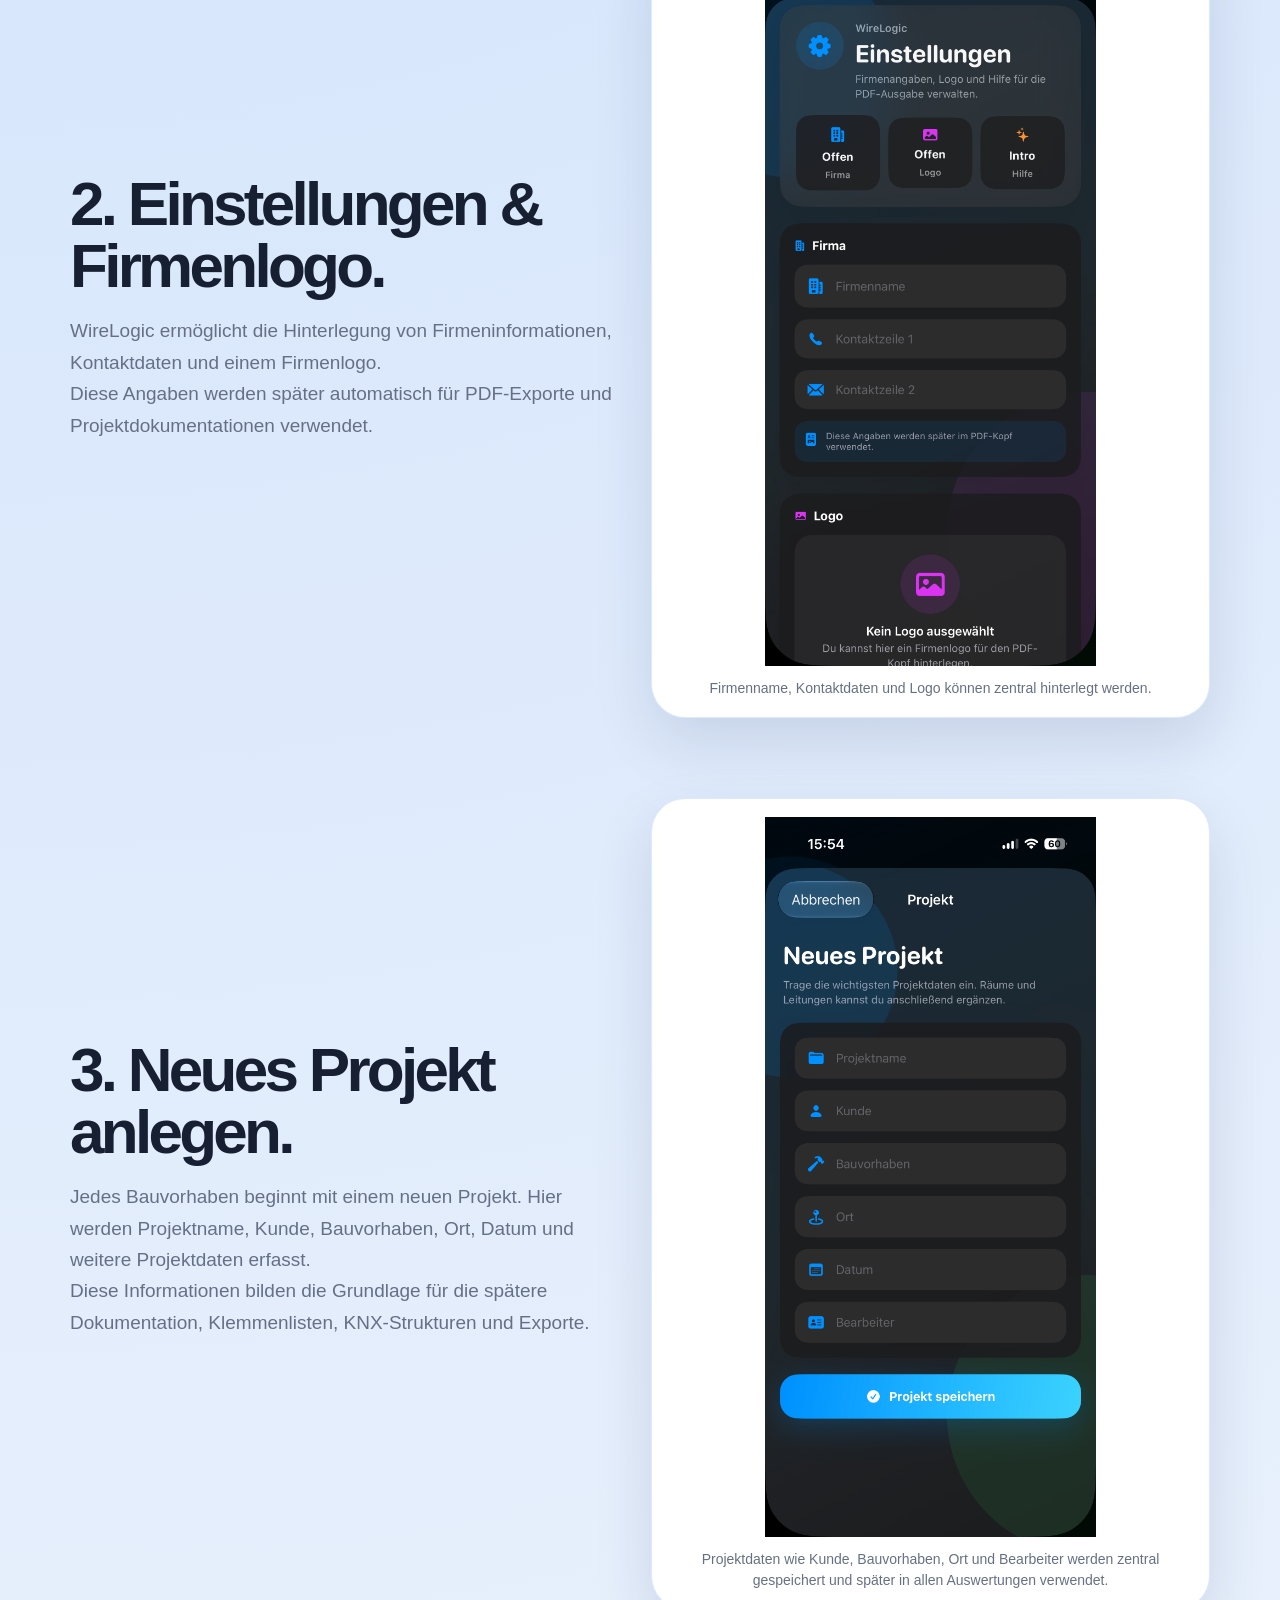
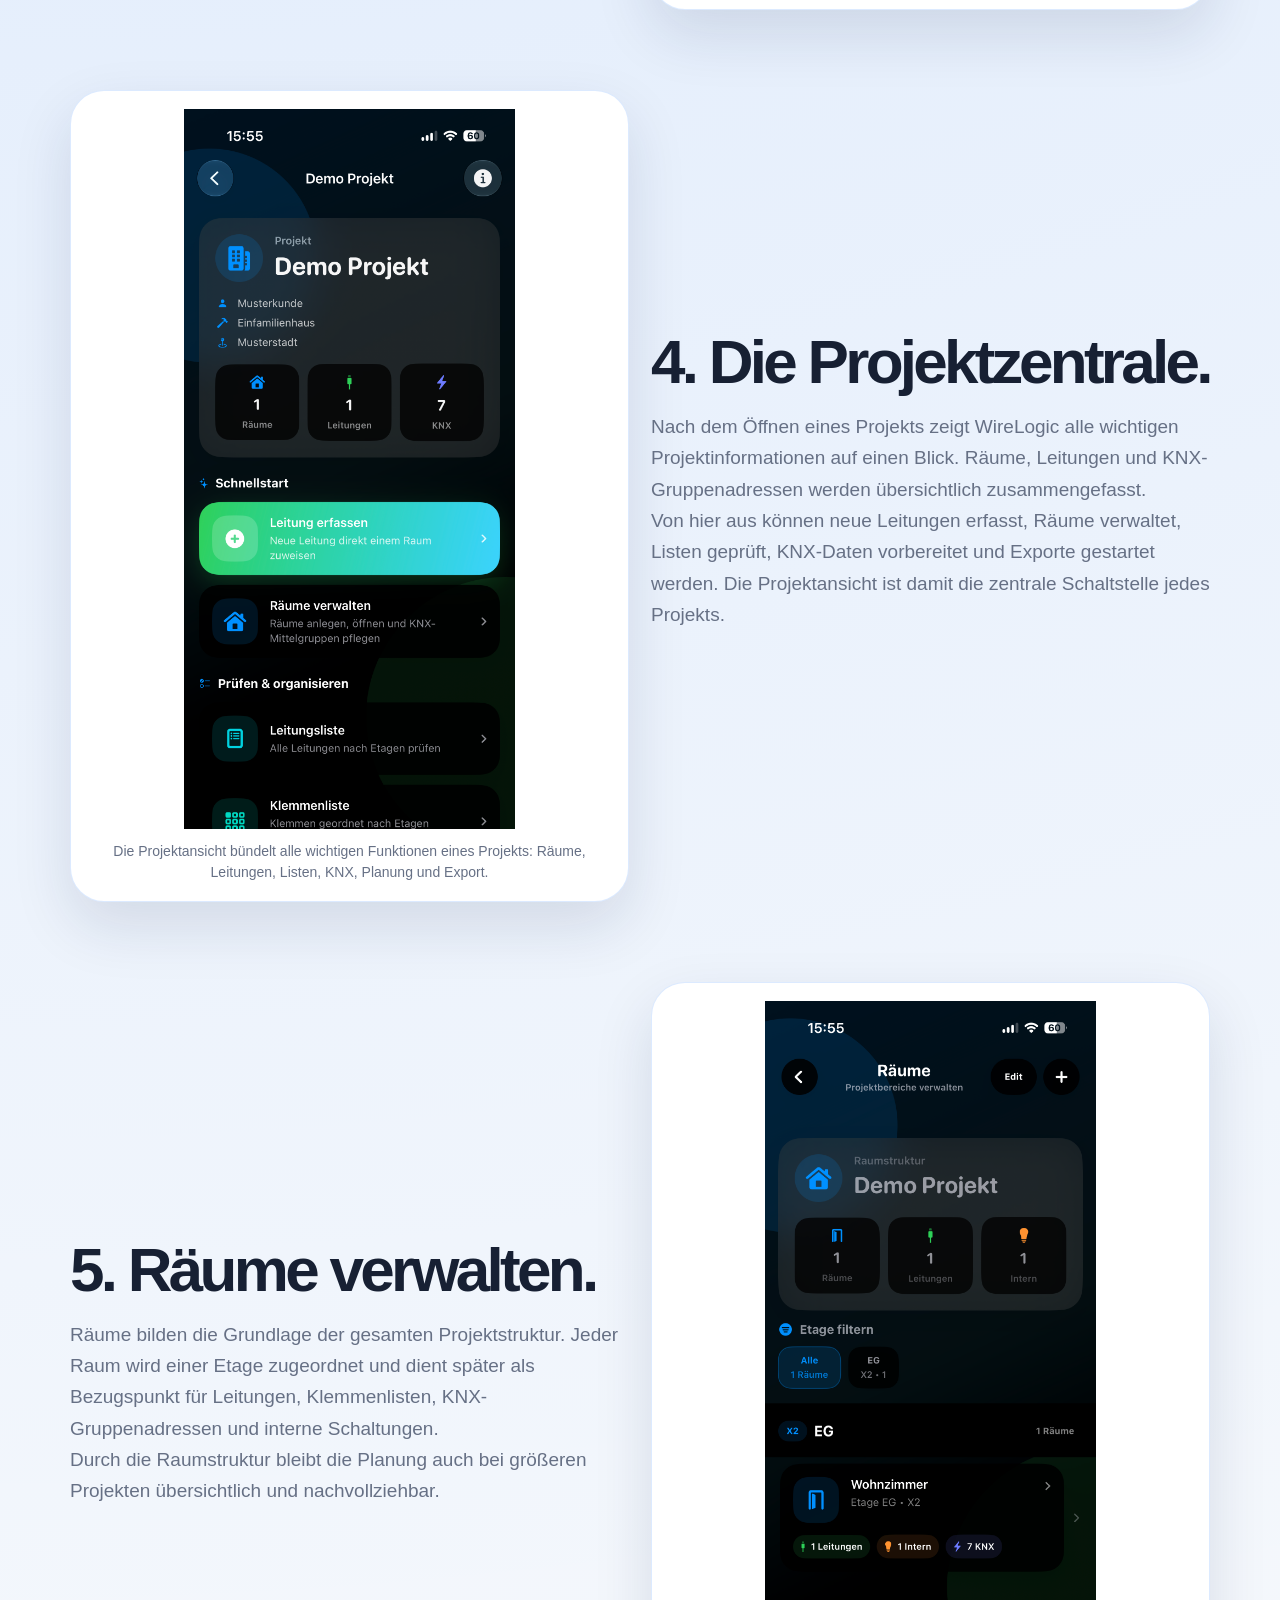
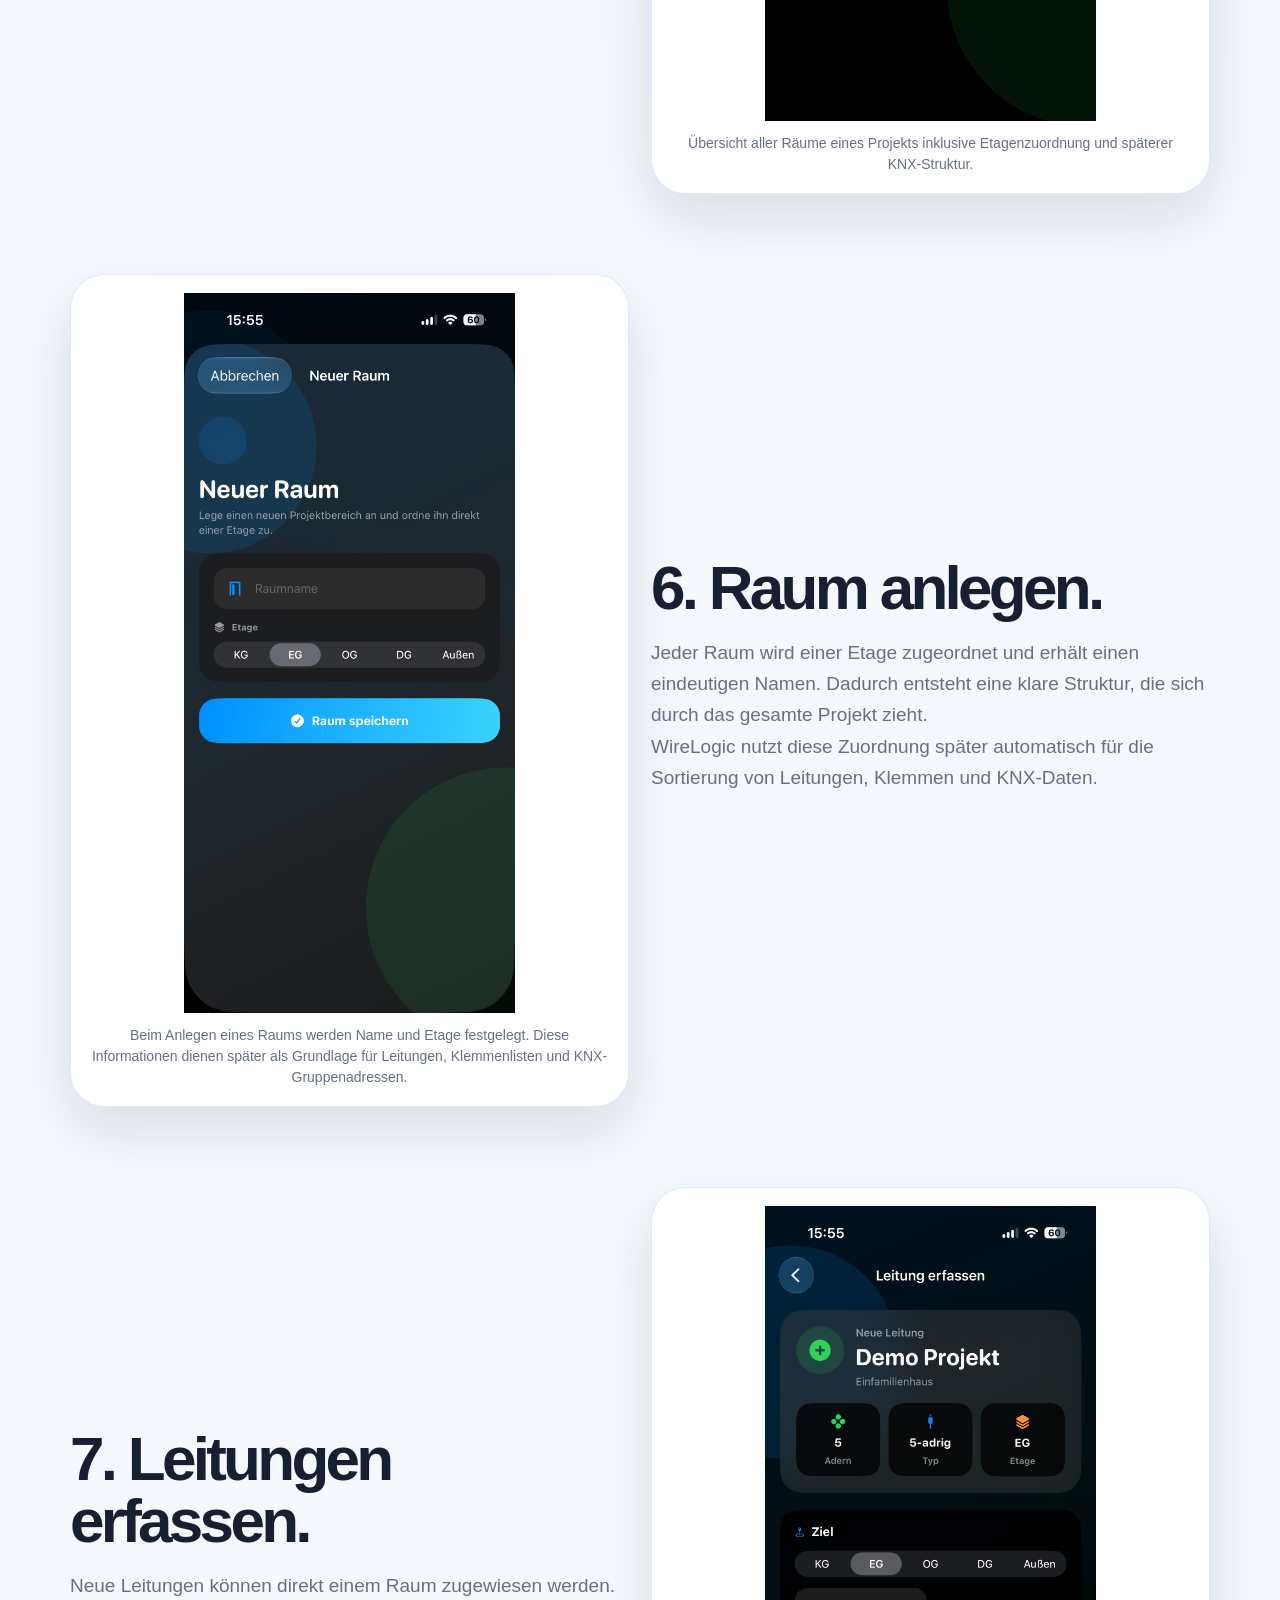
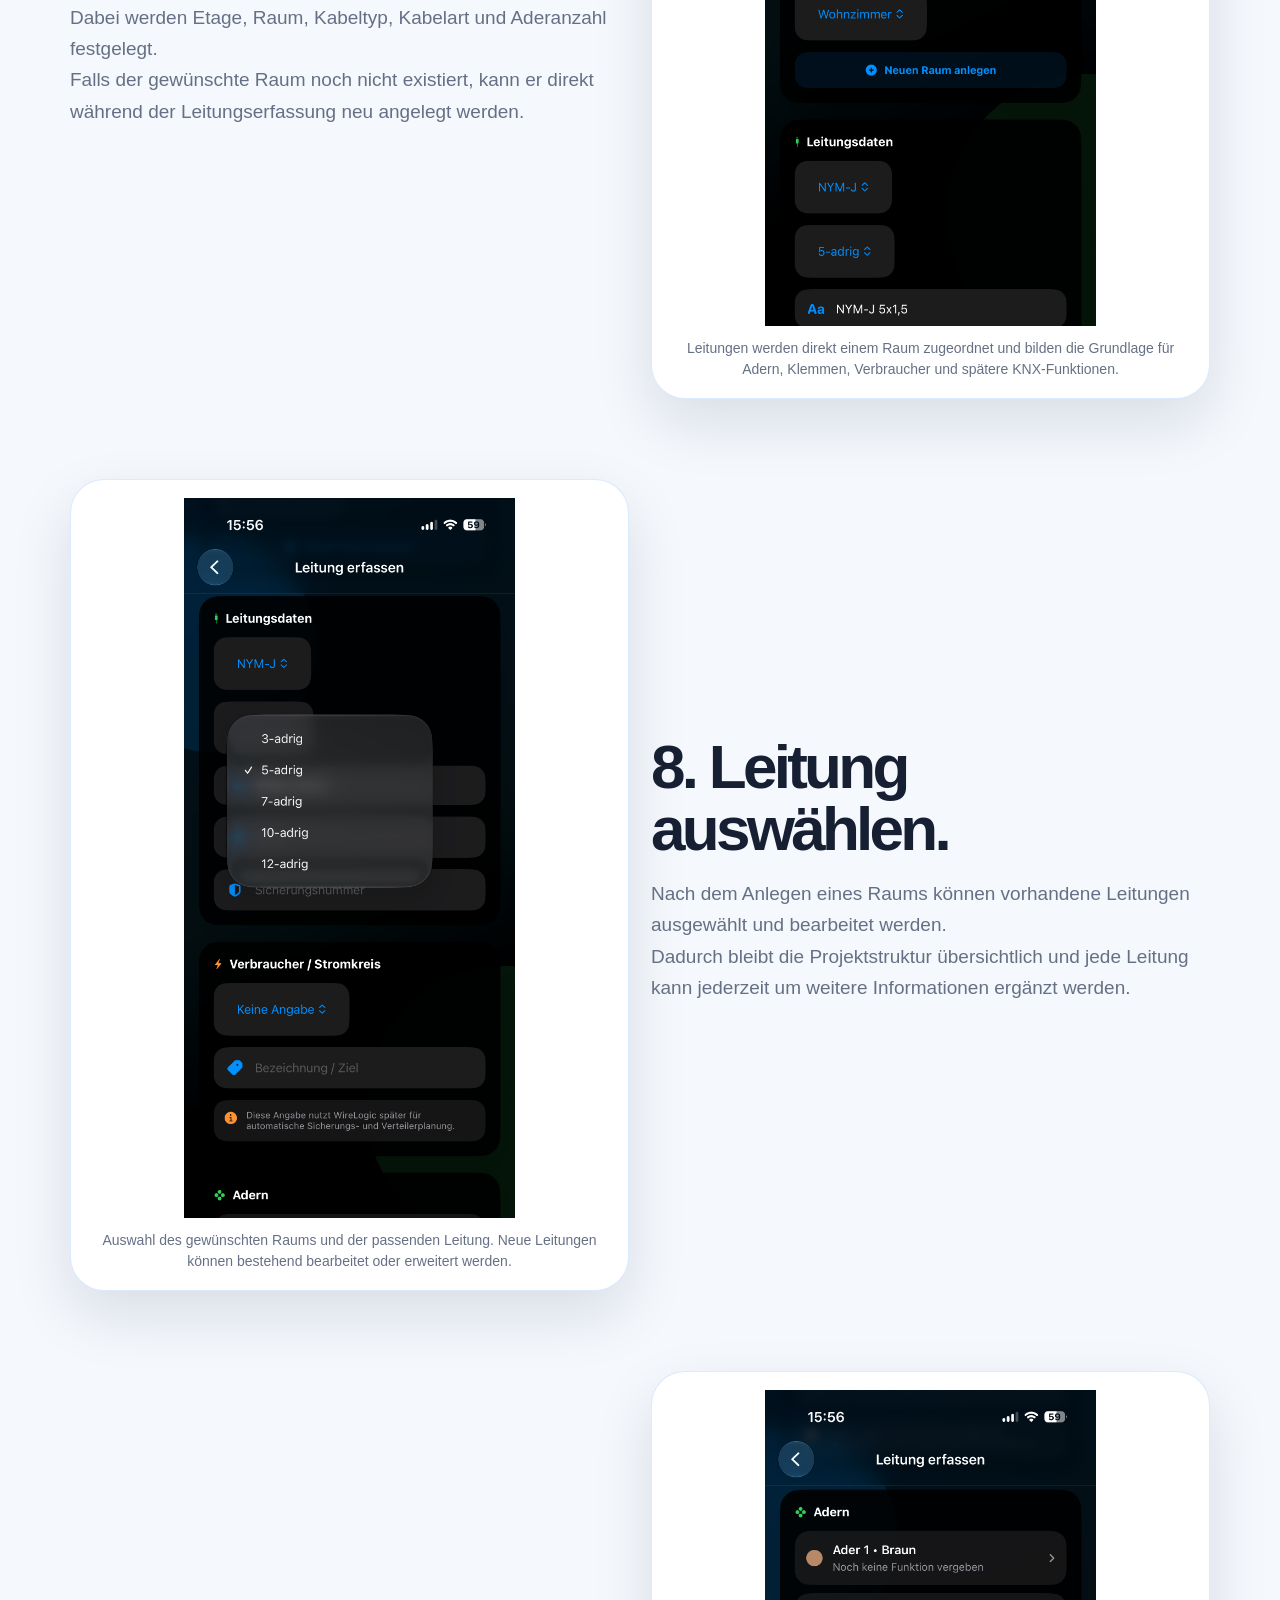
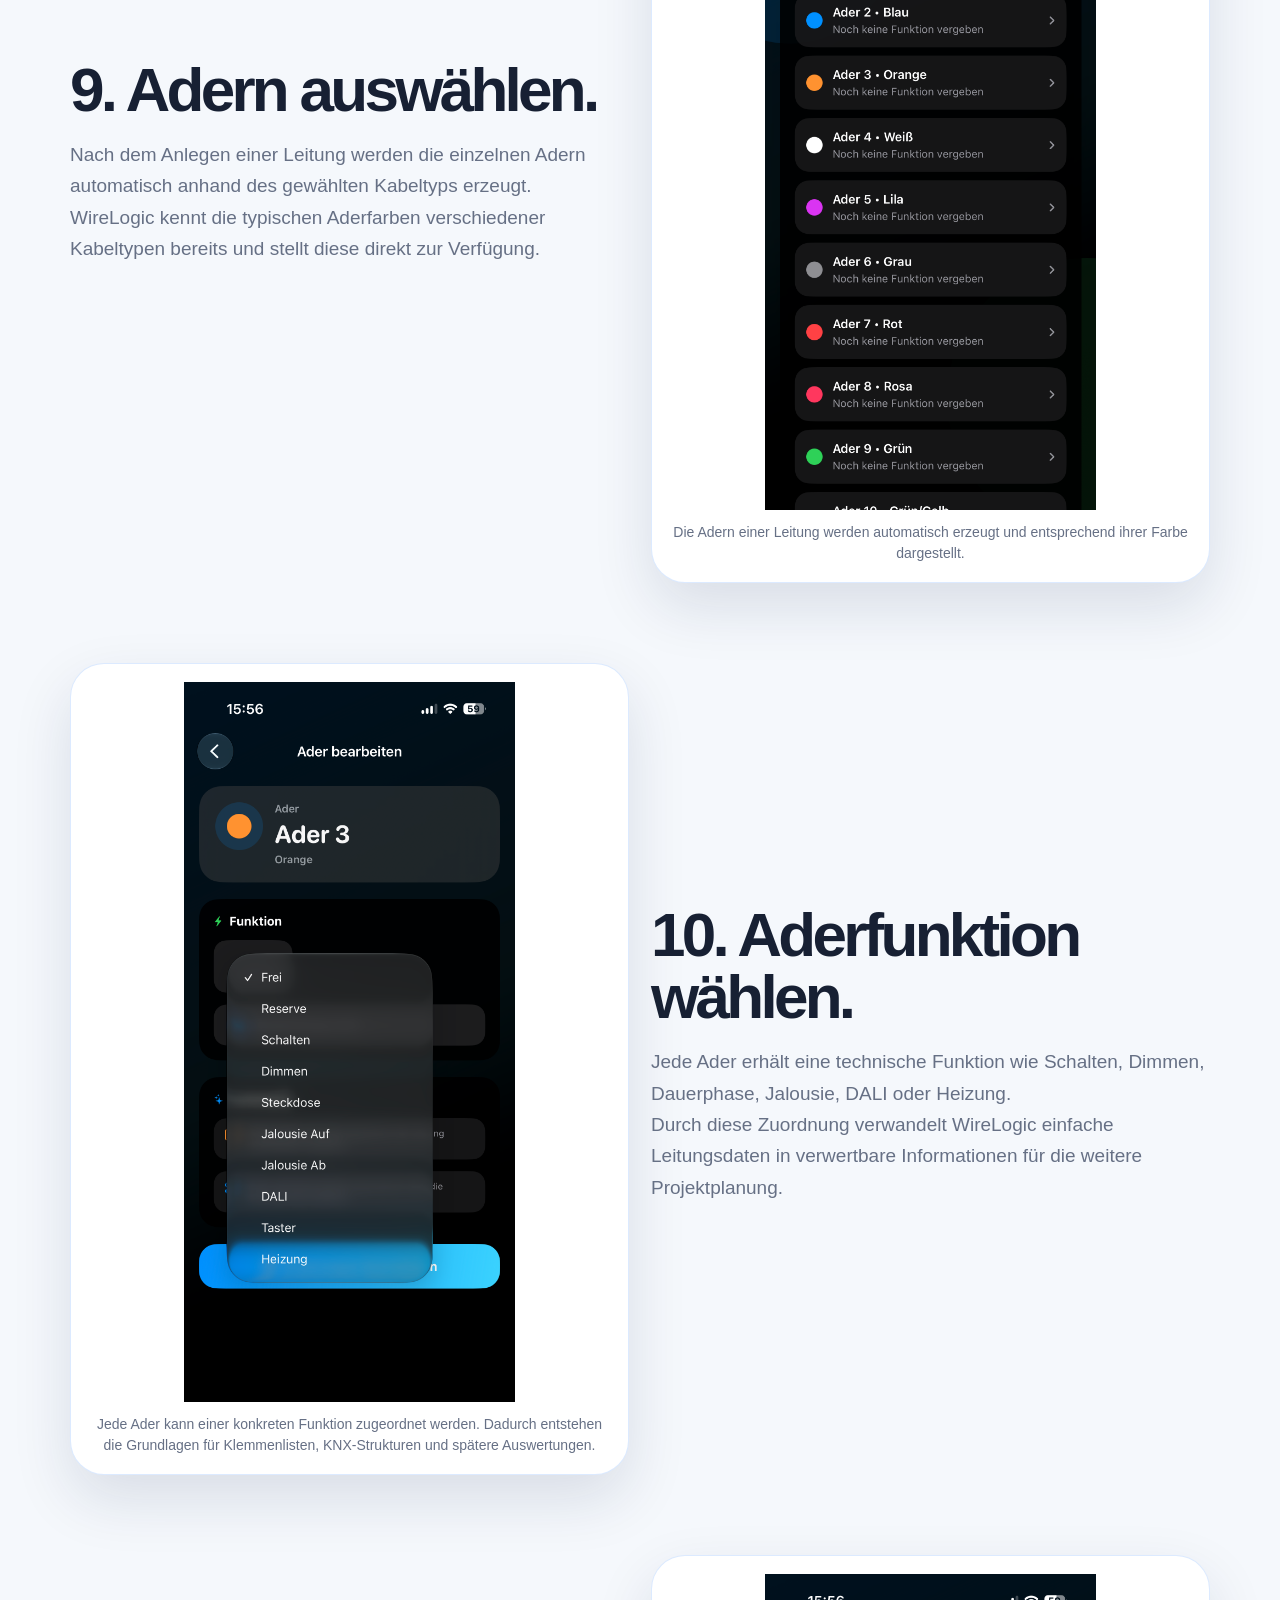
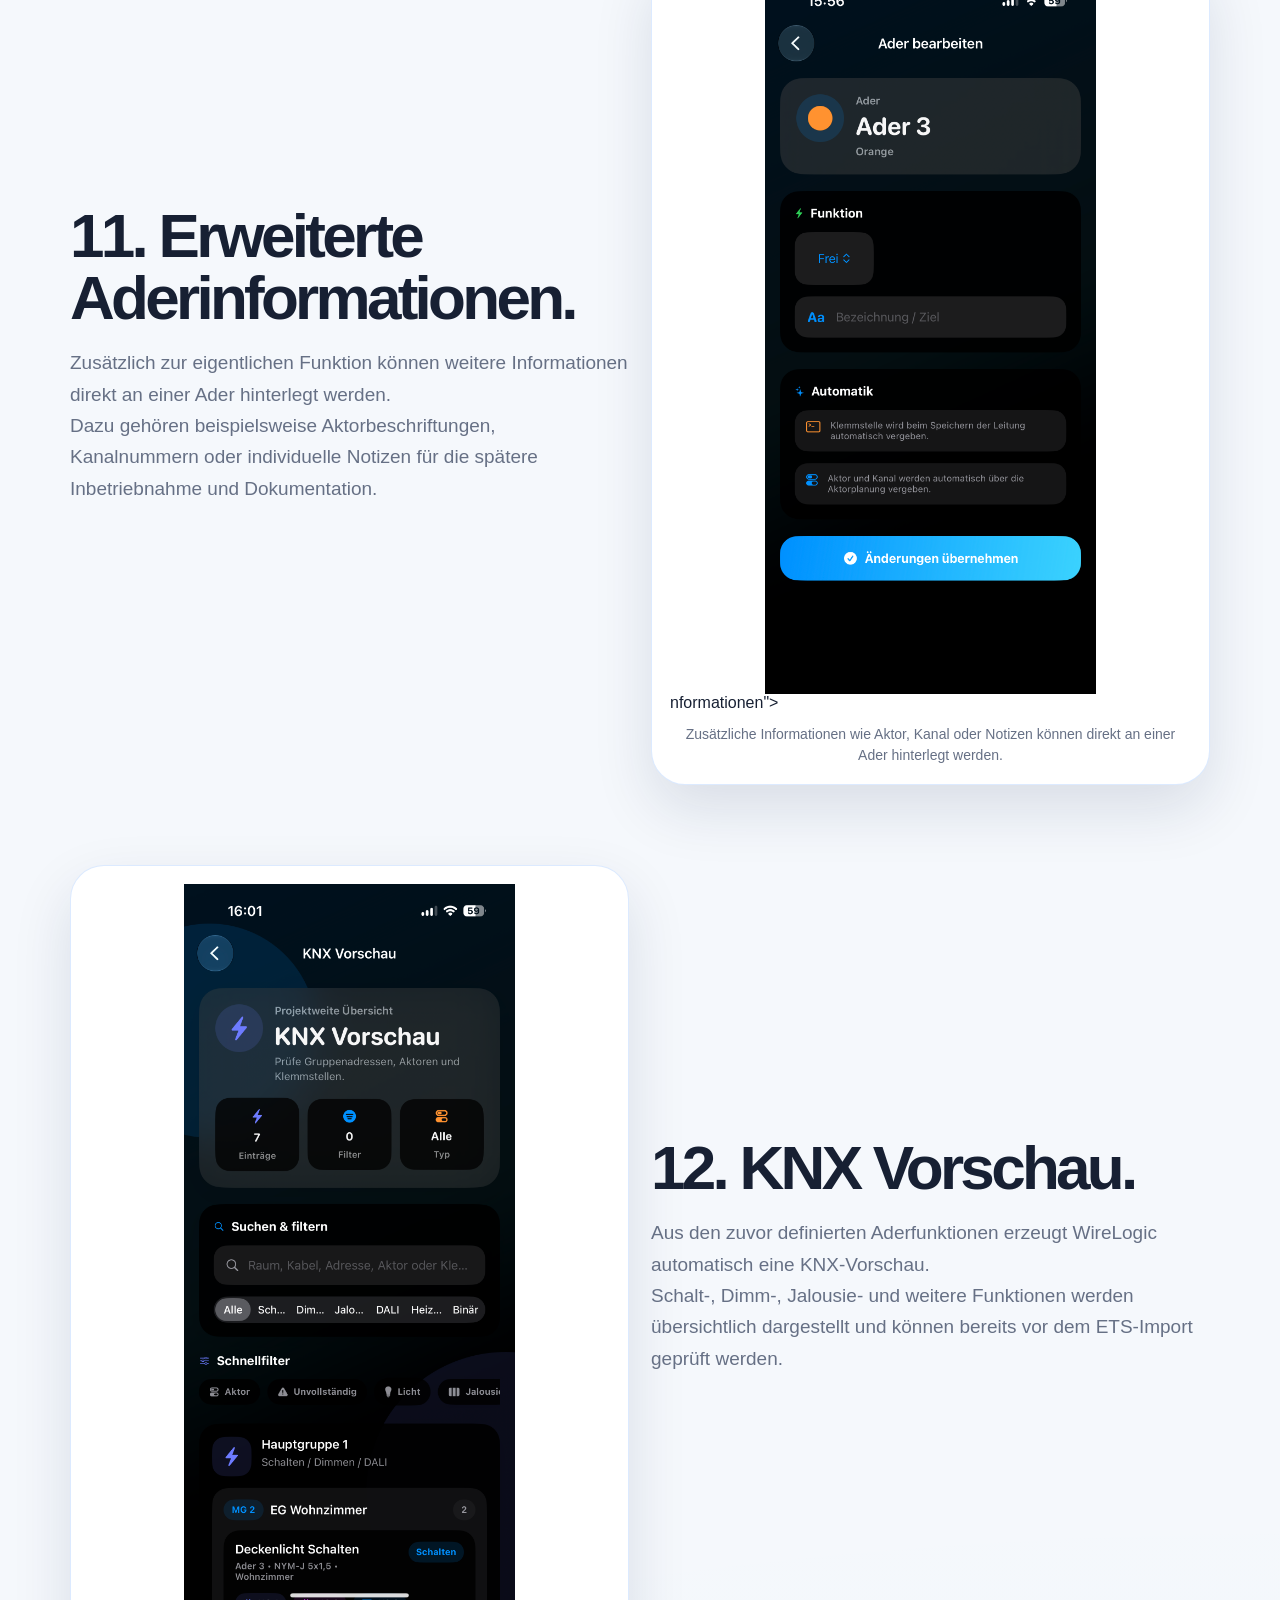
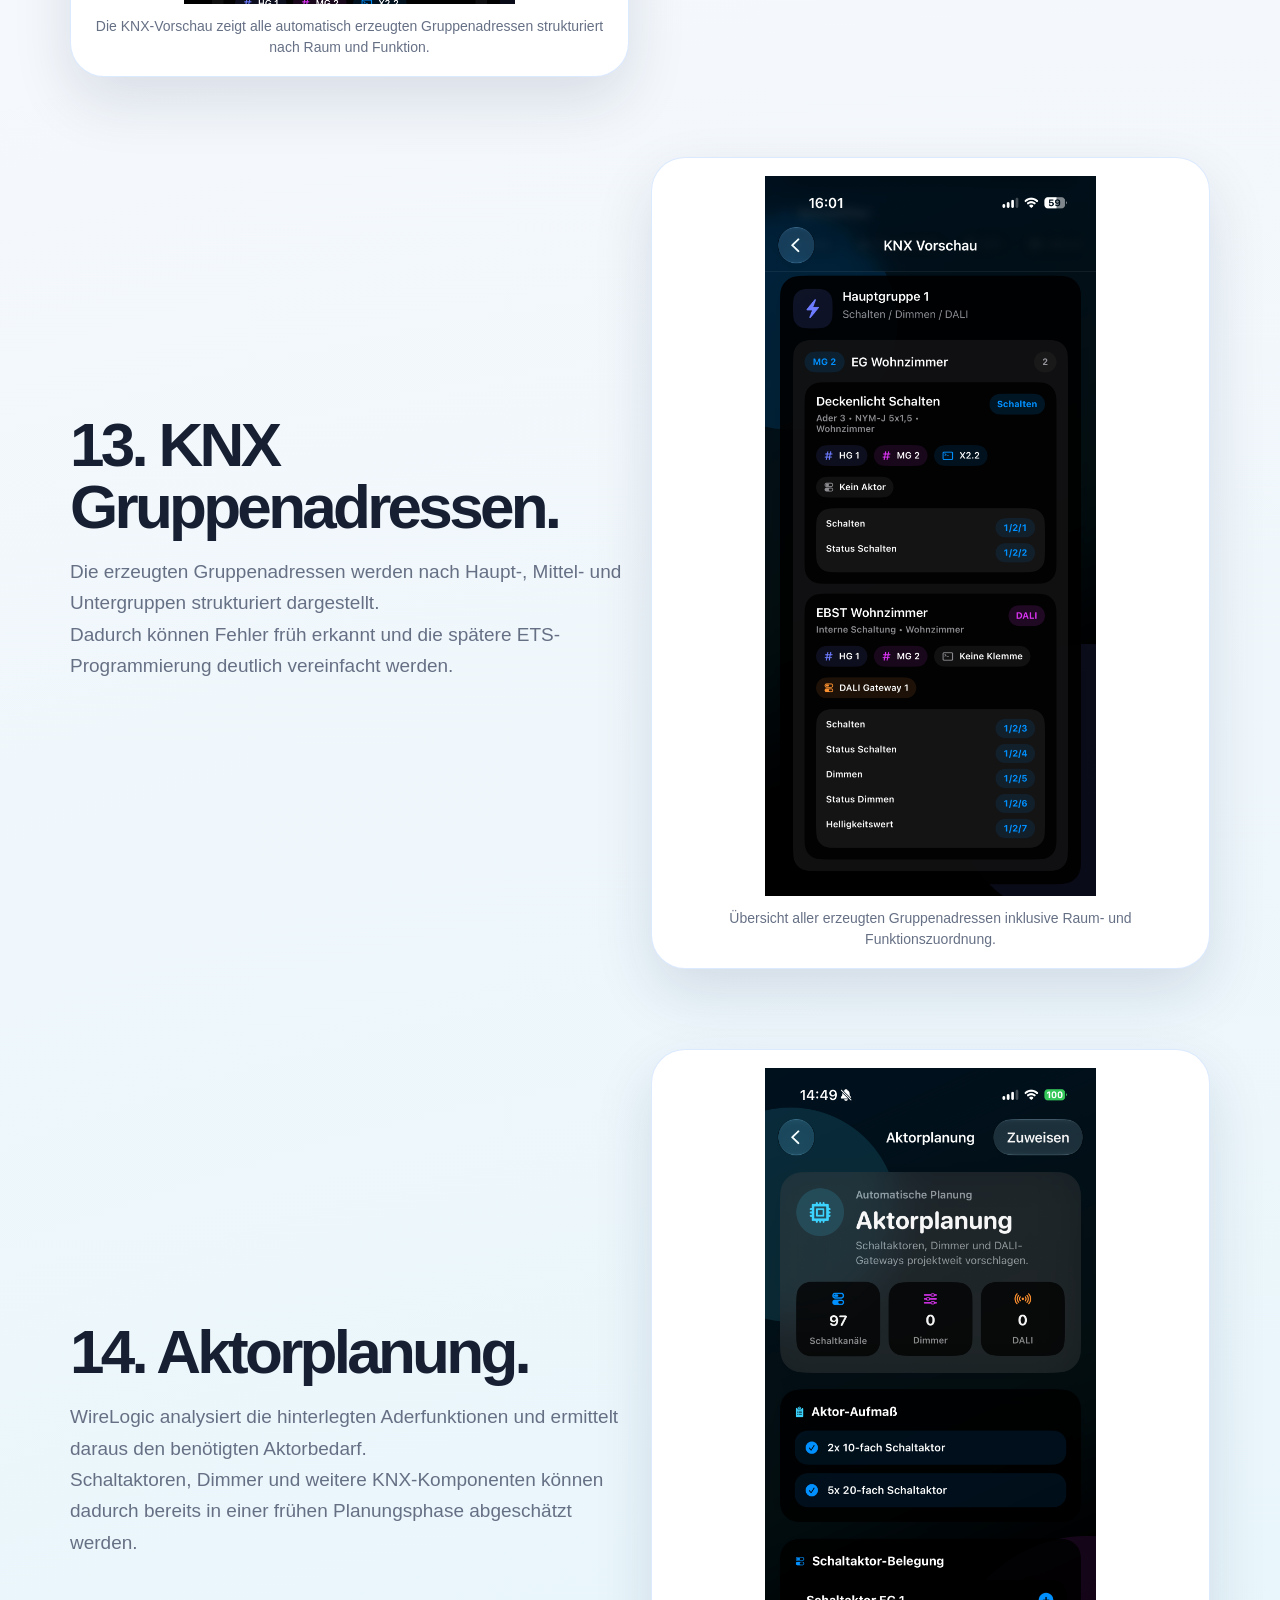
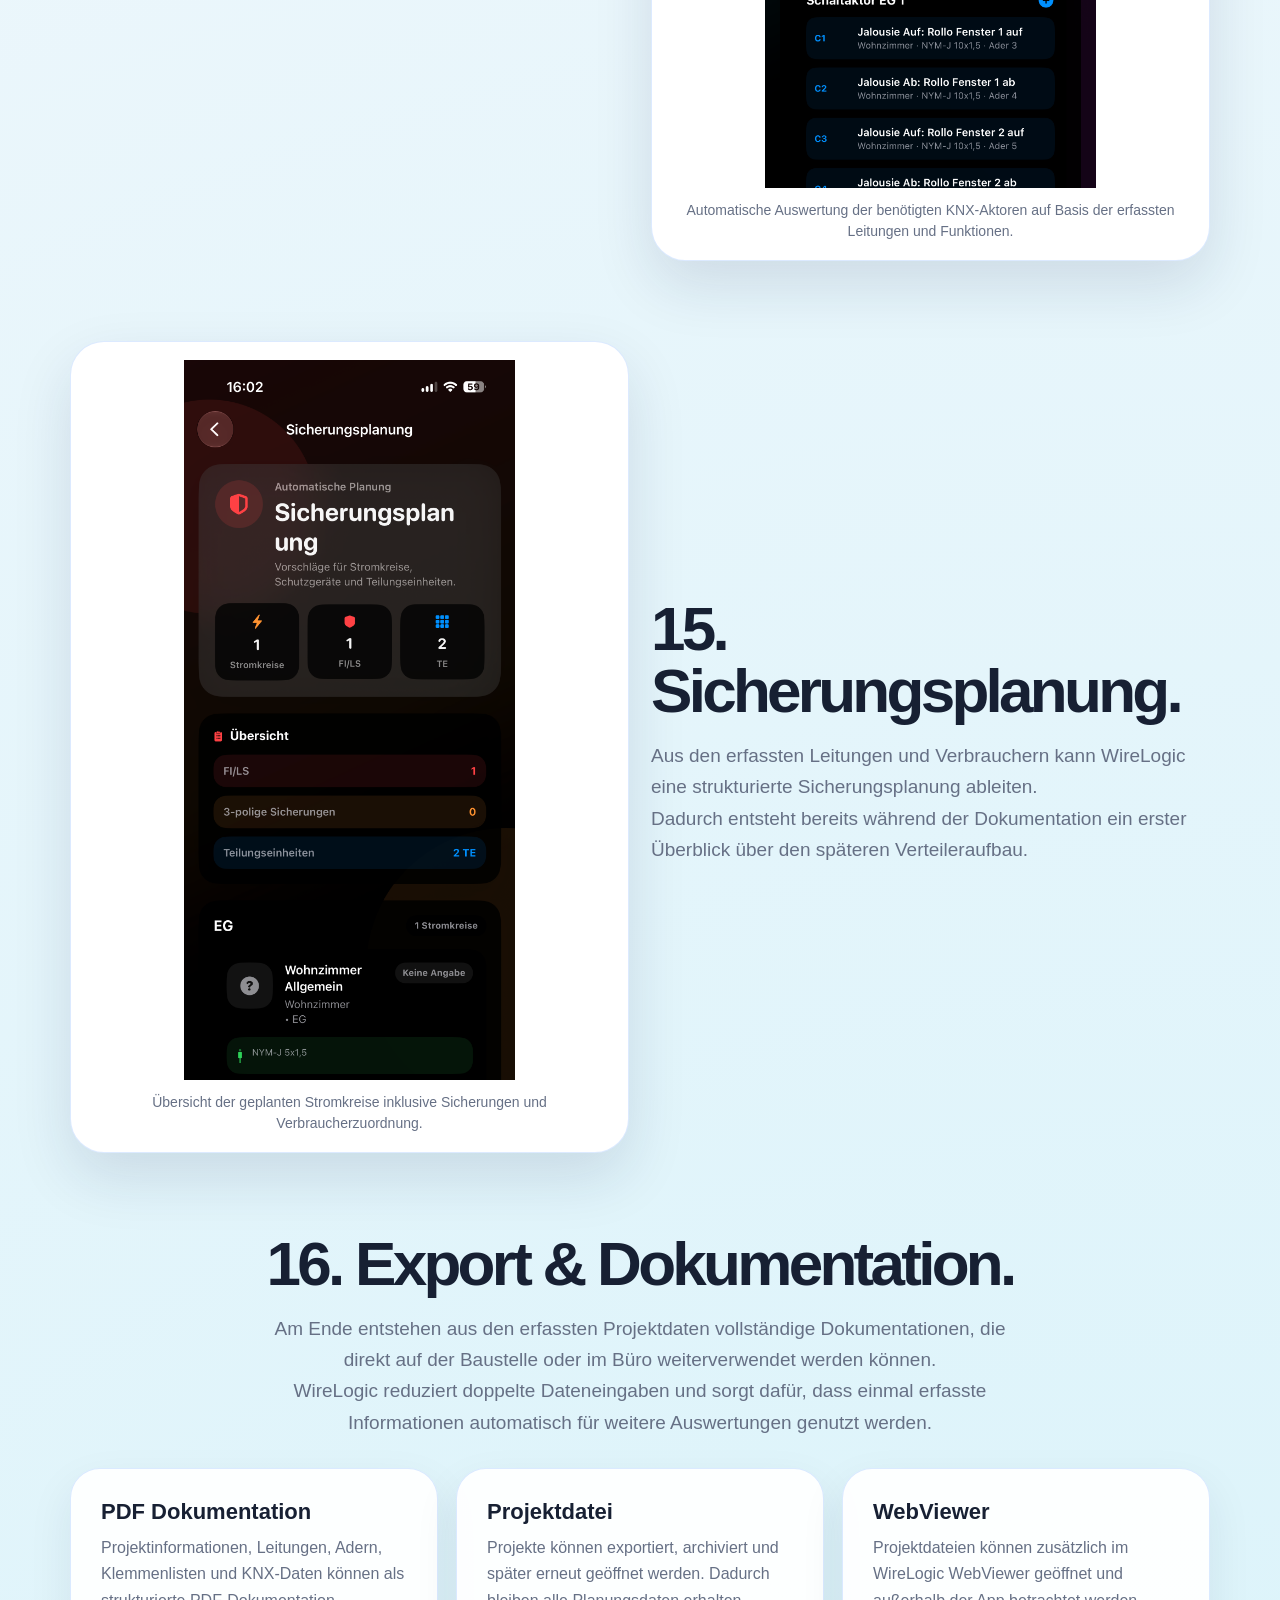
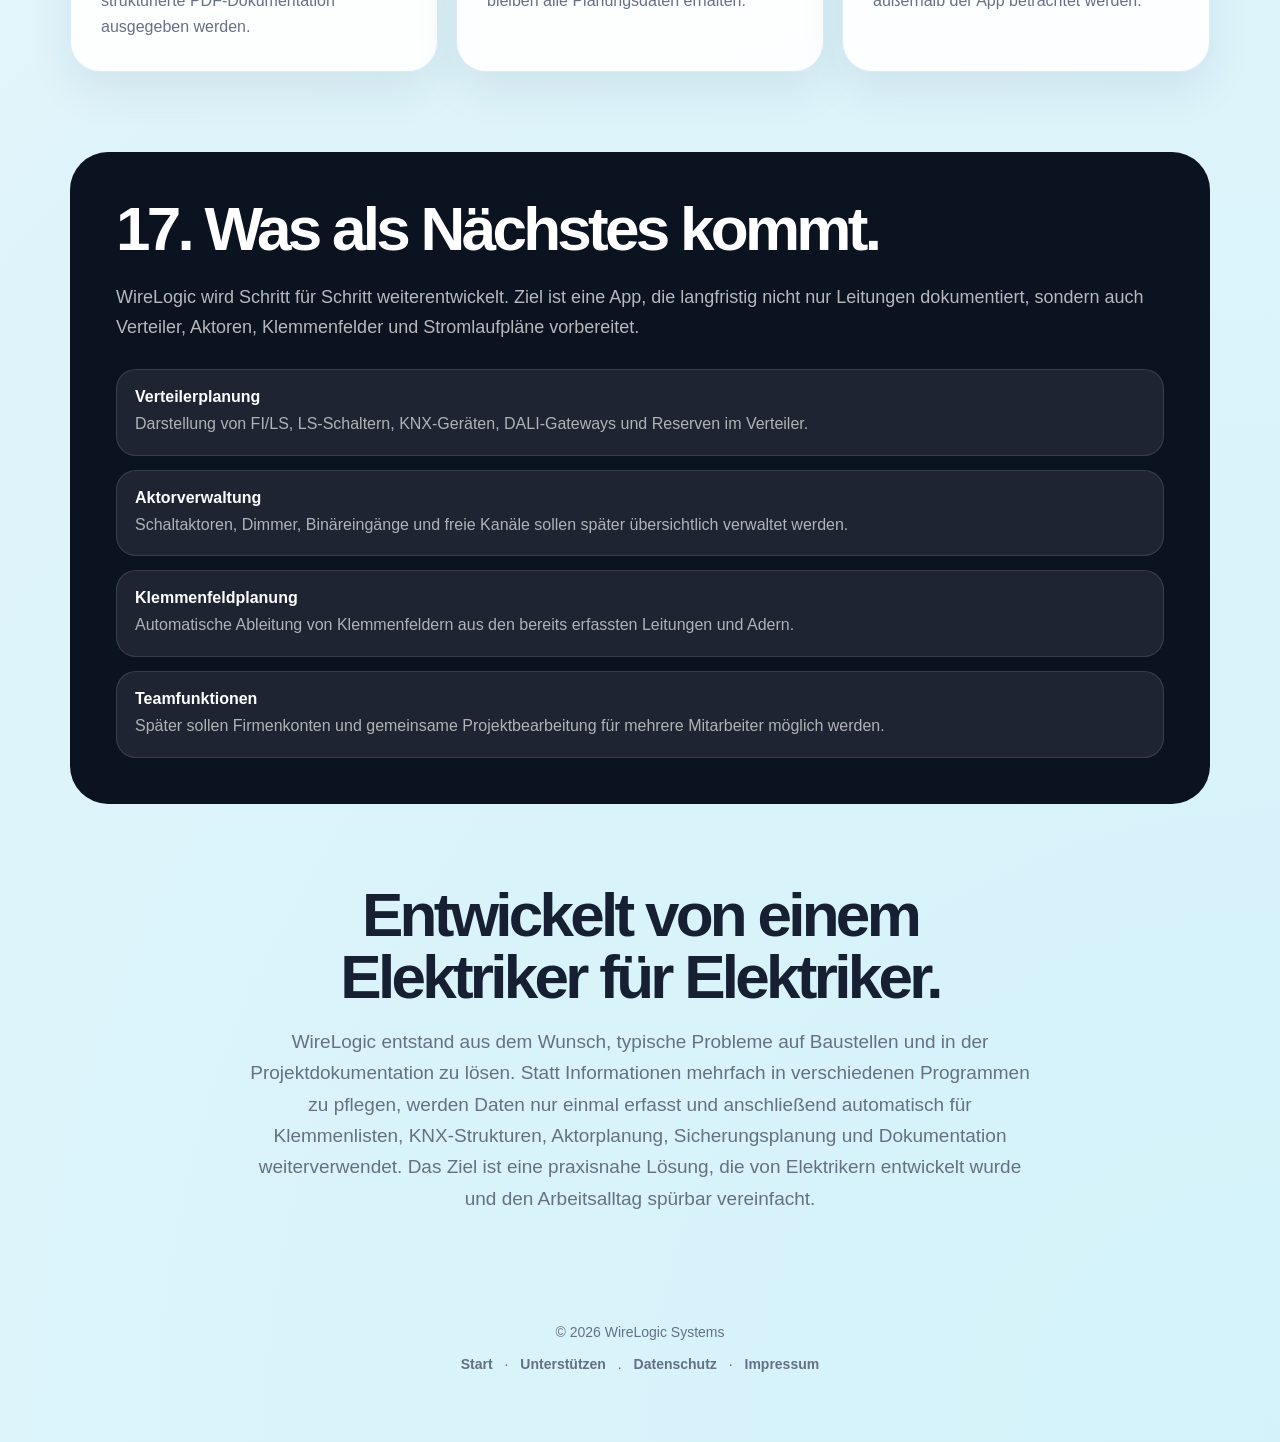
==== commit 70875bb9: "Update funktionen.html" ====
--- a/funktionen.html
+++ b/funktionen.html
@@ -63,15 +63,17 @@
     }
 
     .logo {
-      width:54px;
-      height:54px;
-    }
-
-    .logo img {
-      width:100%;
-      height:100%;
-      object-fit:contain;
-    }
+  width: 58px;
+  height: 58px;
+}
+
+.logo img {
+  width: 100%;
+  height: 100%;
+  object-fit: cover;
+  border-radius: 24%;
+  box-shadow: 0 8px 22px rgba(13,110,253,0.18);
+}
 
     nav {
       display:flex;
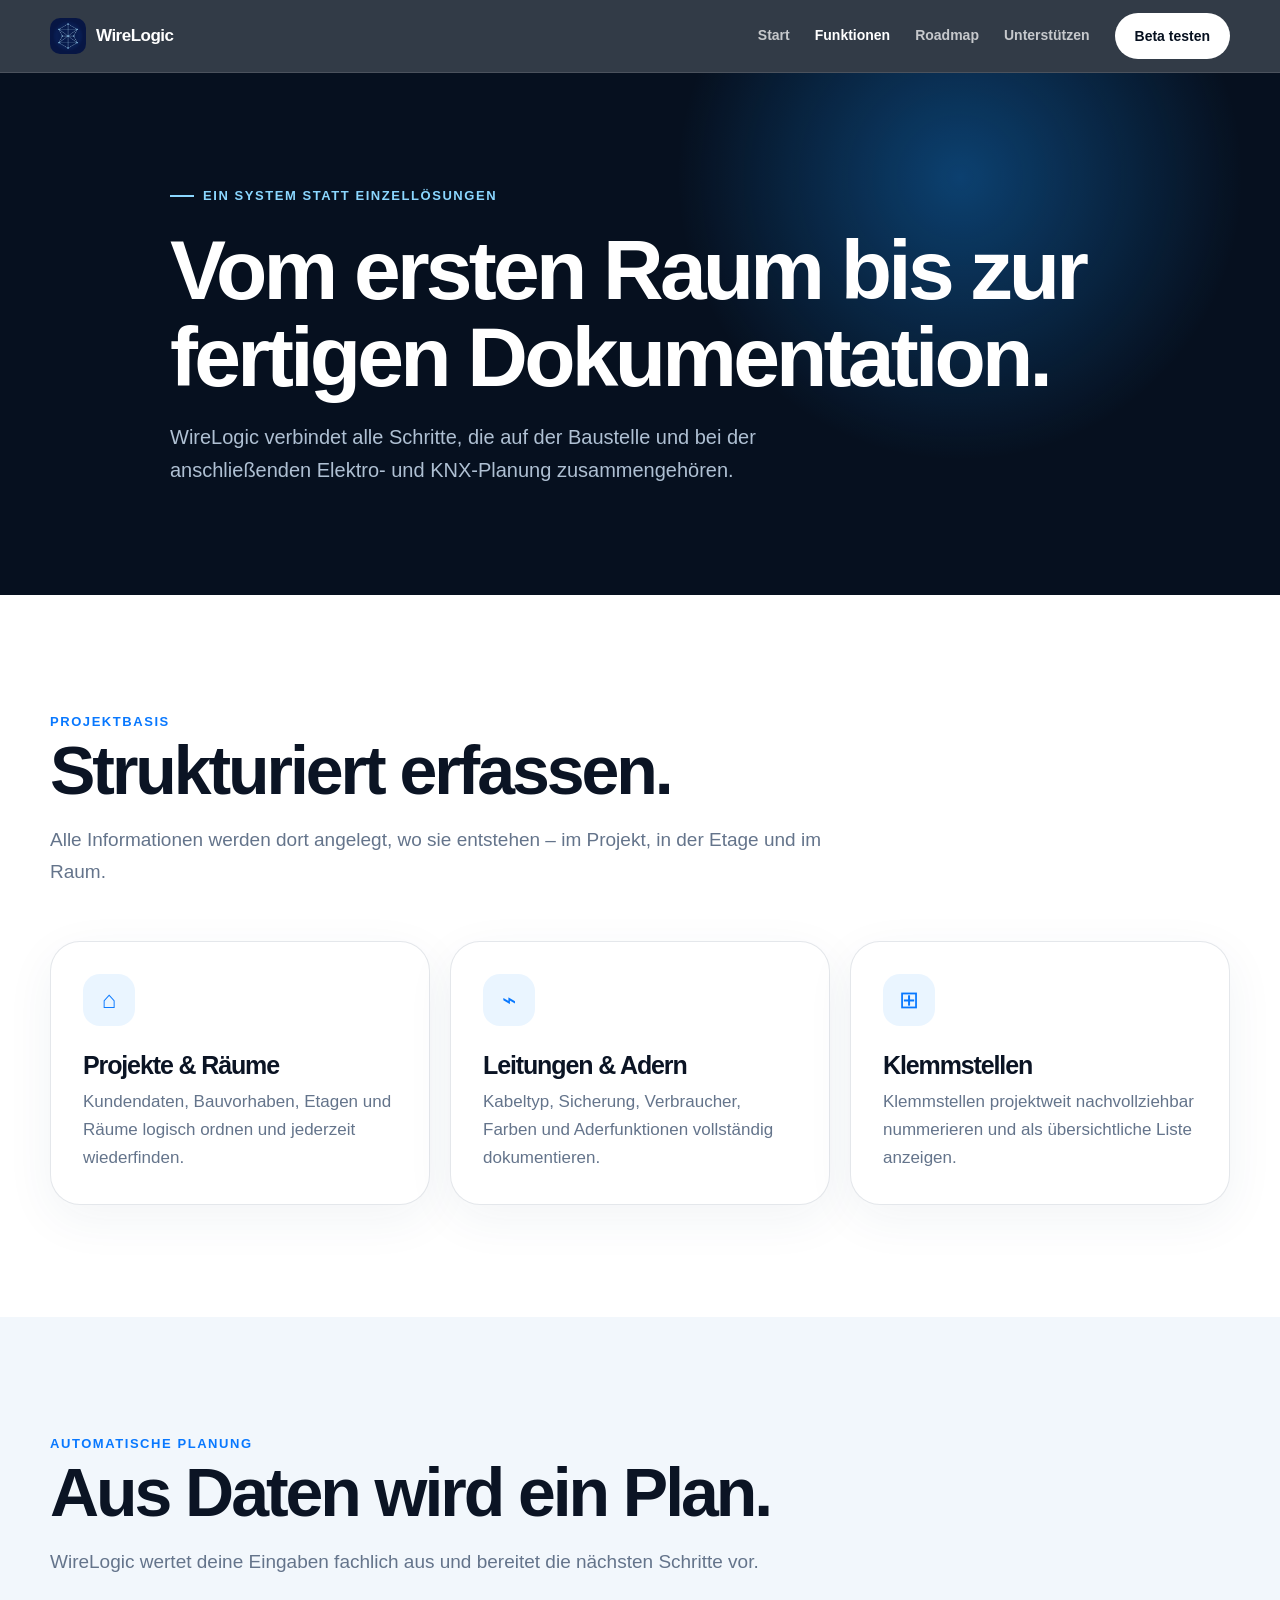
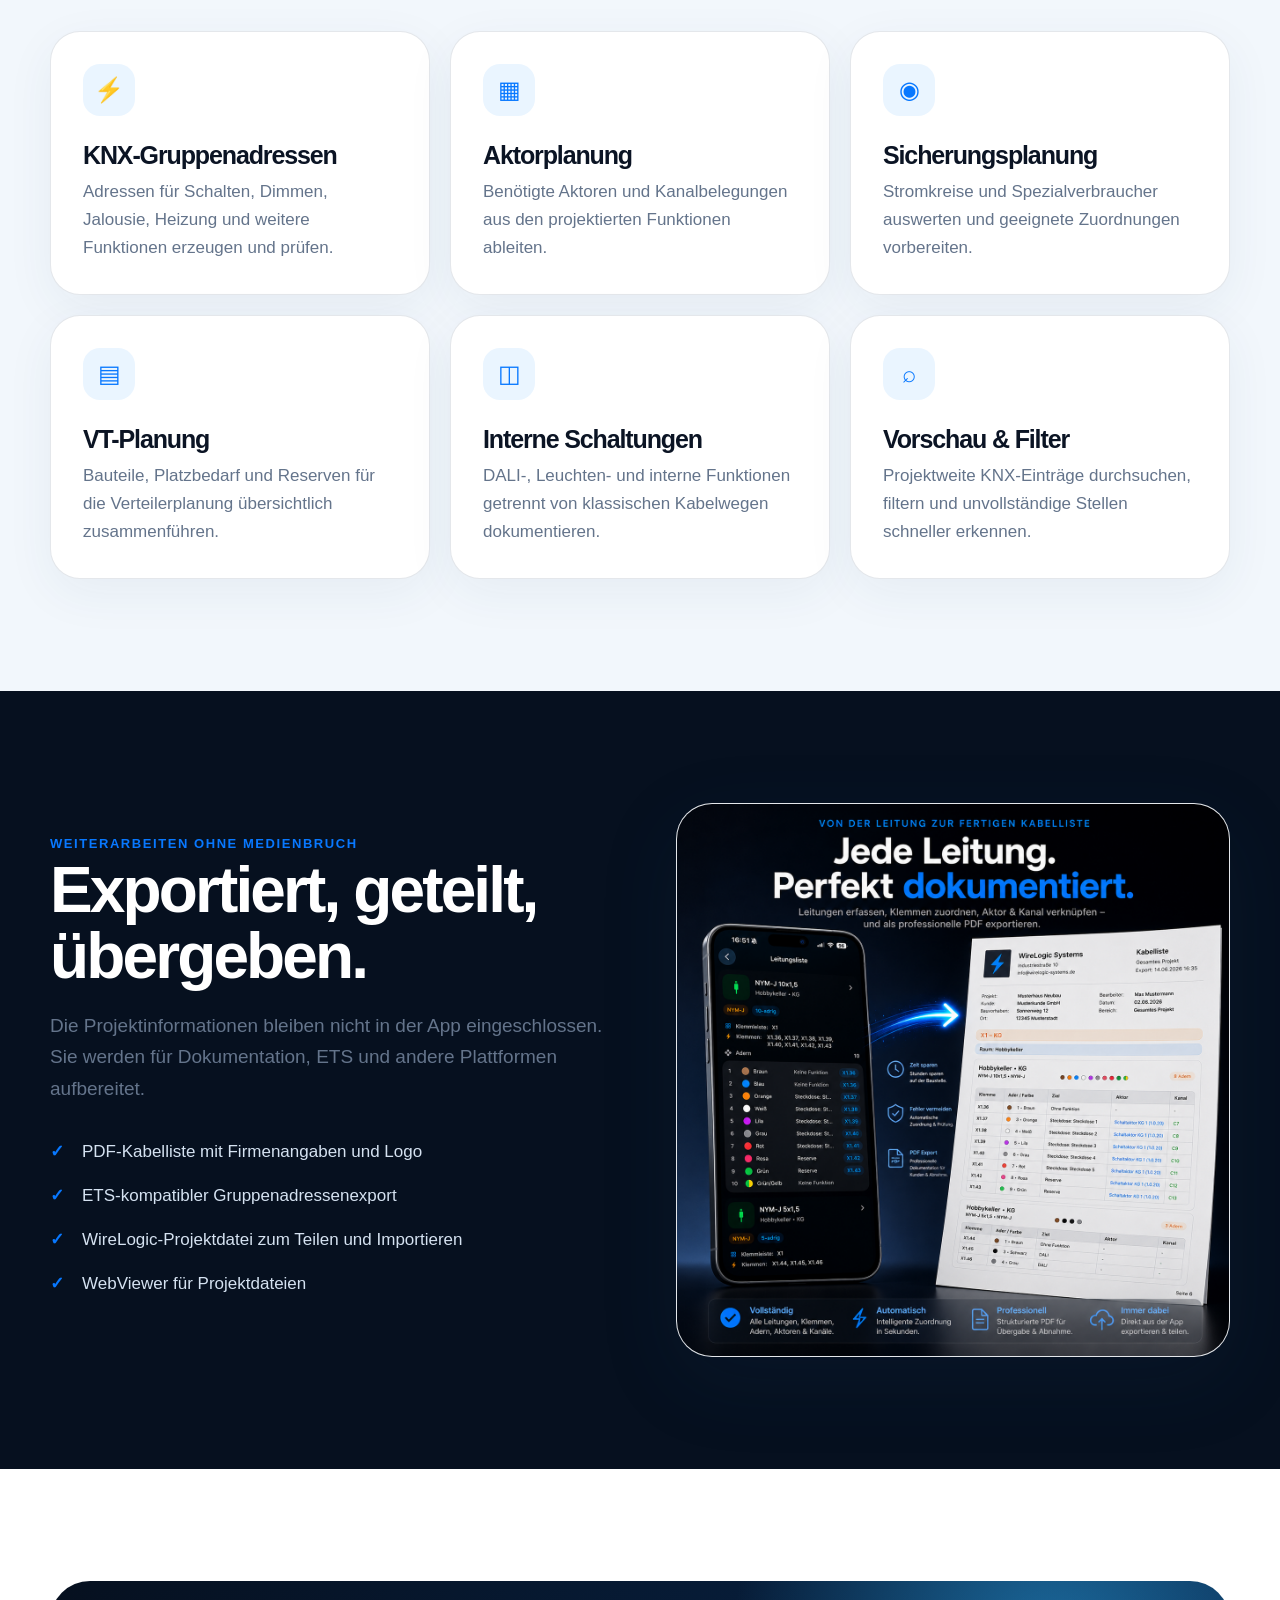
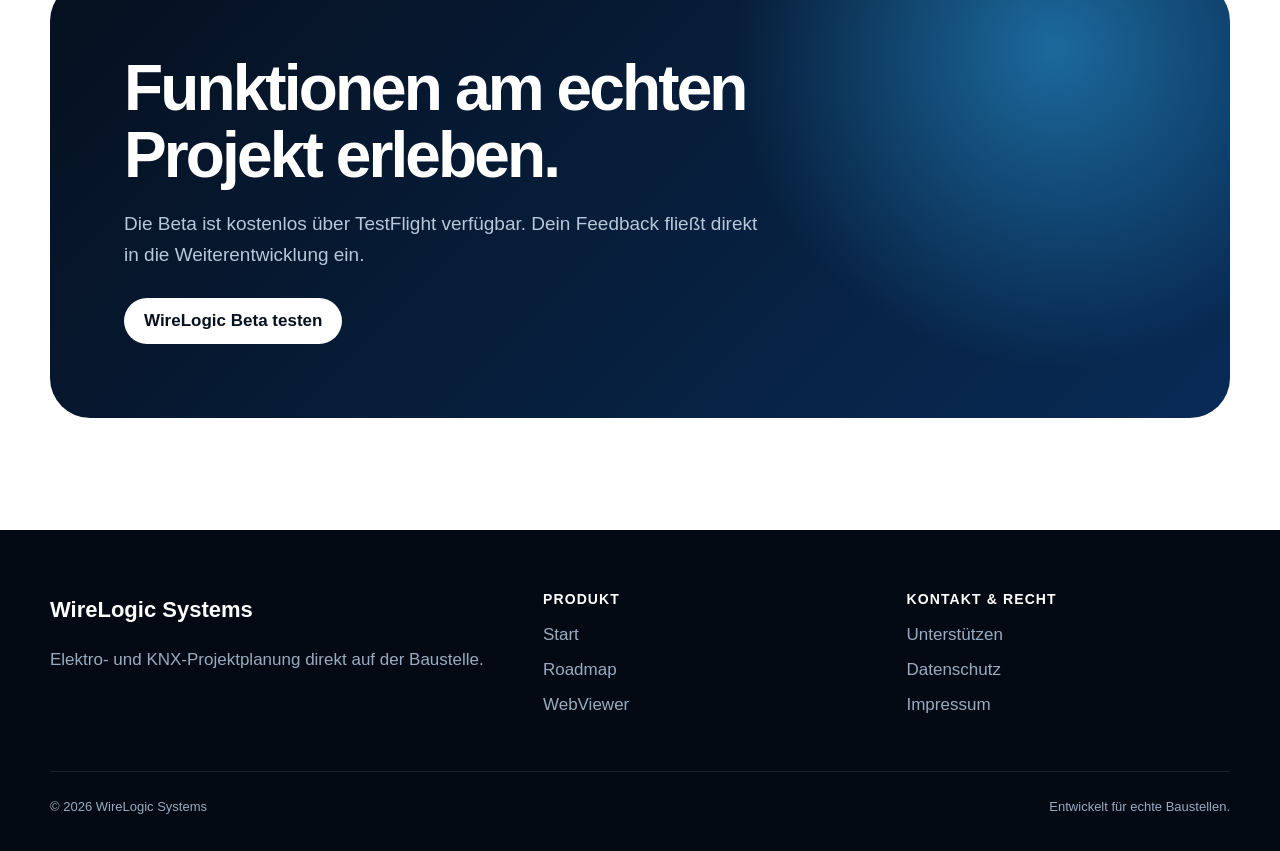
==== commit 5c8948fa: "Redesign WireLogic product website" ====
--- a/funktionen.html
+++ b/funktionen.html
@@ -1,925 +1,40 @@
-<!DOCTYPE html>
+<!doctype html>
 <html lang="de">
 <head>
-
-  <!-- Google tag (gtag.js) -->
-  <script async src="https://www.googletagmanager.com/gtag/js?id=G-9XFBLR3LDT"></script>
-  <script>
-    window.dataLayer = window.dataLayer || [];
-    function gtag(){dataLayer.push(arguments);}
-    gtag('js', new Date());
-
-    gtag('config', 'G-9XFBLR3LDT');
-  </script>
-
-  <meta charset="UTF-8" />
-  <meta name="viewport" content="width=device-width, initial-scale=1.0" />
-  <title>WireLogic Systems – Elektroplanung direkt auf der Baustelle</title>
-  
-  <style>
-    :root {
-      --blue:#0d6efd;
-      --cyan:#22d3ee;
-      --dark:#0b1220;
-      --text:#172033;
-      --muted:#667085;
-      --bg:#f5f8fc;
-      --card:rgba(255,255,255,0.92);
-      --border:rgba(13,110,253,0.14);
-    }
-
-    * { box-sizing:border-box; }
-
-    body {
-      margin:0;
-      font-family:-apple-system,BlinkMacSystemFont,"Segoe UI",Arial,sans-serif;
-      background:
-        radial-gradient(circle at top left,rgba(13,110,253,0.18),transparent 32%),
-        radial-gradient(circle at bottom right,rgba(34,211,238,0.16),transparent 30%),
-        var(--bg);
-      color:var(--text);
-    }
-
-    a { text-decoration:none; }
-
-    .page {
-      max-width:1180px;
-      margin:0 auto;
-      padding:28px 20px 70px;
-    }
-
-    header {
-      display:flex;
-      justify-content:space-between;
-      align-items:center;
-      margin-bottom:70px;
-    }
-
-    .brand {
-      display:flex;
-      align-items:center;
-      gap:12px;
-      font-weight:900;
-    }
-
-    .logo {
-  width: 58px;
-  height: 58px;
-}
-
-.logo img {
-  width: 100%;
-  height: 100%;
-  object-fit: cover;
-  border-radius: 24%;
-  box-shadow: 0 8px 22px rgba(13,110,253,0.18);
-}
-
-    nav {
-      display:flex;
-      gap:18px;
-      flex-wrap:wrap;
-      align-items:center;
-    }
-
-    nav a {
-      color:var(--muted);
-      font-size:14px;
-      font-weight:700;
-    }
-
-    .nav-button {
-      background:var(--blue);
-      color:white;
-      padding:10px 16px;
-      border-radius:999px;
-    }
-
-    .hero {
-      text-align:center;
-      max-width:980px;
-      margin:0 auto 80px;
-    }
-
-    .badge {
-      display:inline-flex;
-      padding:10px 16px;
-      border-radius:999px;
-      background:rgba(13,110,253,0.1);
-      color:var(--blue);
-      font-weight:800;
-      margin-bottom:24px;
-    }
-
-    h1 {
-      font-size:clamp(44px,8vw,86px);
-      line-height:0.95;
-      letter-spacing:-0.07em;
-      margin:0;
-    }
-
-    h1 span {
-      display:block;
-      color:var(--blue);
-    }
-
-    .subtitle {
-      max-width:780px;
-      margin:28px auto 0;
-      color:var(--muted);
-      font-size:22px;
-      line-height:1.55;
-    }
-
-    .section {
-      margin-bottom:80px;
-    }
-
-    .section-head {
-      max-width:780px;
-      margin-bottom:30px;
-    }
-
-    .section-head.center {
-      text-align:center;
-      margin-left:auto;
-      margin-right:auto;
-    }
-
-    .section-head h2 {
-      font-size:clamp(34px,5vw,62px);
-      line-height:1;
-      letter-spacing:-0.06em;
-      margin:0 0 18px;
-    }
-
-    .section-head p {
-      color:var(--muted);
-      font-size:19px;
-      line-height:1.65;
-      margin:0;
-    }
-
-    .card {
-      background:var(--card);
-      border:1px solid var(--border);
-      border-radius:30px;
-      padding:30px;
-      box-shadow:0 18px 45px rgba(20,35,70,0.08);
-    }
-
-    .grid {
-      display:grid;
-      grid-template-columns:repeat(2,1fr);
-      gap:18px;
-    }
-
-    .grid-3 {
-      display:grid;
-      grid-template-columns:repeat(3,1fr);
-      gap:18px;
-    }
-
-    .feature h3,
-    .card h3 {
-      margin:0 0 10px;
-      font-size:22px;
-    }
-
-    .feature p,
-    .card p {
-      color:var(--muted);
-      line-height:1.65;
-      margin:0;
-    }
-
-    .number {
-      width:46px;
-      height:46px;
-      display:grid;
-      place-items:center;
-      background:rgba(13,110,253,0.1);
-      color:var(--blue);
-      border-radius:16px;
-      font-weight:900;
-      margin-bottom:16px;
-    }
-
-    .dark-section {
-      background:var(--dark);
-      color:white;
-      border-radius:38px;
-      padding:46px;
-      margin-bottom:80px;
-    }
-
-    .dark-section h2 {
-      font-size:clamp(34px,5vw,62px);
-      line-height:1;
-      letter-spacing:-0.06em;
-      margin:0 0 22px;
-    }
-
-    .dark-section p {
-      color:rgba(255,255,255,0.7);
-      font-size:18px;
-      line-height:1.7;
-    }
-
-    .list {
-      display:grid;
-      gap:14px;
-      margin-top:26px;
-    }
-
-    .list-item {
-      background:rgba(255,255,255,0.08);
-      border:1px solid rgba(255,255,255,0.12);
-      border-radius:20px;
-      padding:18px;
-    }
-
-    .list-item strong {
-      display:block;
-      margin-bottom:6px;
-    }
-
-    .list-item span {
-      color:rgba(255,255,255,0.65);
-      line-height:1.55;
-    }
-
-    .placeholder {
-      min-height:280px;
-      border-radius:28px;
-      background:
-        linear-gradient(135deg,rgba(13,110,253,0.10),rgba(34,211,238,0.10)),
-        white;
-      border:1px dashed rgba(13,110,253,0.28);
-      display:grid;
-      place-items:center;
-      text-align:center;
-      color:var(--muted);
-      font-weight:800;
-      padding:24px;
-    }
-    
-.screenshot {
-  background:white;
-  border:1px solid var(--border);
-  border-radius:34px;
-  padding:18px;
-  box-shadow:0 24px 60px rgba(20,35,70,0.12);
-}
-
-.screenshot img {
-  width:100%;
-  max-height:720px;
-  object-fit:contain;
-  display:block;
-  border-radius:24px;
-}
-
-.caption {
-  color:var(--muted);
-  font-size:14px;
-  line-height:1.5;
-  margin-top:12px;
-  text-align:center;
-}
-    
-    .split {
-      display:grid;
-      grid-template-columns:1fr 1fr;
-      gap:22px;
-      align-items:center;
-    }
-
-    .footer {
-      text-align:center;
-      color:var(--muted);
-      font-size:14px;
-      padding-top:30px;
-    }
-
-    .footer a {
-      color:var(--muted);
-      font-weight:700;
-      margin:0 8px;
-    }
-
-    @media(max-width:860px) {
-      header {
-        flex-direction:column;
-        align-items:flex-start;
-        gap:20px;
-        margin-bottom:48px;
-      }
-
-      .grid,
-      .grid-3,
-      .split {
-        grid-template-columns:1fr;
-      }
-
-      .dark-section {
-        padding:28px;
-      }
-    }
-  </style>
+  <meta charset="utf-8"><meta name="viewport" content="width=device-width,initial-scale=1">
+  <title>Funktionen – WireLogic Elektro- &amp; KNX-Planung</title>
+  <meta name="description" content="Projektverwaltung, Leitungen, Adern, KNX-Gruppenadressen, Aktor-, Sicherungs- und Verteilerplanung sowie PDF- und ETS-Export in WireLogic.">
+  <meta name="robots" content="index,follow"><link rel="canonical" href="https://wirelogicsystems.de/funktionen.html">
+  <link rel="icon" href="assets/icons/logo.png"><link rel="stylesheet" href="assets/css/main.css">
+  <meta property="og:type" content="website"><meta property="og:title" content="WireLogic Funktionen"><meta property="og:description" content="Vom ersten Raum bis zum fertigen Export – ein durchgängiger Workflow für Elektro- und KNX-Projekte."><meta property="og:url" content="https://wirelogicsystems.de/funktionen.html"><meta property="og:image" content="https://wirelogicsystems.de/assets/images/wirelogic-preview.png"><meta name="twitter:card" content="summary_large_image">
 </head>
-
 <body>
-  <main class="page">
-
-     <header>
-    <div class="brand">
-      <div class="logo">
-        <img src="assets/icons/logo.png" alt="WireLogic Logo">
-      </div>
-
-      <div>
-        <div style="font-size:18px;font-weight:900;">
-          WireLogic
-        </div>
-        <div style="font-size:12px;color:#667085;letter-spacing:0.16em;">
-          SYSTEMS
-        </div>
-      </div>
+<a class="skip-link" href="#inhalt">Zum Inhalt</a>
+<header class="site-header"><div class="nav-shell"><a class="brand" href="index.html"><img src="assets/icons/logo.png" alt="" width="36" height="36">WireLogic</a><button class="menu-button" type="button" aria-expanded="false" aria-label="Navigation öffnen">☰</button><nav class="nav-links" aria-label="Hauptnavigation"><a href="index.html">Start</a><a href="funktionen.html" aria-current="page">Funktionen</a><a href="roadmap.html">Roadmap</a><a href="support.html">Unterstützen</a><a class="nav-cta" href="https://testflight.apple.com/join/2BMqs9C9">Beta testen</a></nav></div></header>
+<main id="inhalt">
+  <section class="page-hero"><div class="section-inner"><span class="eyebrow">Ein System statt Einzellösungen</span><h1>Vom ersten Raum bis zur fertigen Dokumentation.</h1><p>WireLogic verbindet alle Schritte, die auf der Baustelle und bei der anschließenden Elektro- und KNX-Planung zusammengehören.</p></div></section>
+  <section class="section"><div class="section-inner">
+    <div class="section-head"><span class="kicker">Projektbasis</span><h2>Strukturiert erfassen.</h2><p>Alle Informationen werden dort angelegt, wo sie entstehen – im Projekt, in der Etage und im Raum.</p></div>
+    <div class="grid-3">
+      <article class="feature-card reveal"><div class="feature-icon">⌂</div><h3>Projekte &amp; Räume</h3><p>Kundendaten, Bauvorhaben, Etagen und Räume logisch ordnen und jederzeit wiederfinden.</p></article>
+      <article class="feature-card reveal"><div class="feature-icon">⌁</div><h3>Leitungen &amp; Adern</h3><p>Kabeltyp, Sicherung, Verbraucher, Farben und Aderfunktionen vollständig dokumentieren.</p></article>
+      <article class="feature-card reveal"><div class="feature-icon">⊞</div><h3>Klemmstellen</h3><p>Klemmstellen projektweit nachvollziehbar nummerieren und als übersichtliche Liste anzeigen.</p></article>
     </div>
-
-      <nav>
-  <a href="index.html">Startseite</a>
-  <a href="#projekt">Projekt</a>
-  <a href="#leitungen">Leitungen</a>
-  <a href="#knx">KNX</a>
-  <a href="#export">Export</a>
-  <a href="roadmap.html">Roadmap</a>
-  <a href="support.html">Unterstützen</a>
-  <a href="privacy.html">Datenschutz</a>
-  <a href="impressum.html">Impressum</a>
-  <a class="nav-button" href="https://testflight.apple.com/join/2BMqs9C9">Beta testen</a>
-</nav>
-    </header>
-
-    <section class="hero">
-      <div class="badge">📱 WireLogic im Detail</div>
-      <h1>
-        Eine App.
-        <span>Der komplette Ablauf.</span>
-      </h1>
-      <p class="subtitle">
-        Diese Seite erklärt Schritt für Schritt, wie WireLogic funktioniert:
-        von der Projektanlage über Räume, Leitungen, Adern und Klemmen bis zur KNX-Vorschau,
-        PDF-Ausgabe und späteren Verteilerplanung.
-      </p>
-    </section>
-
-    <section class="section" id="projekt">
-      <div class="split">
-        <div class="section-head">
-          <h2>1. Startseite & Projektverwaltung.</h2>
-          <p>
-Die Startseite bildet das zentrale Dashboard von WireLogic.
-Von hier aus können neue Projekte angelegt, bestehende Projekte geöffnet
-oder Projektdateien importiert werden. Zusätzlich bietet WireLogic
-einen direkten Zugriff auf Einstellungen, Feedback und die Projektübersicht.
-</p>
-        </div>
-
-
-         <div class="screenshot">
-             <img src="assets/images/screenshots/startscreen.PNG" alt="WireLogic Startseite">
-
-          <div class="caption">
-            Die Startseite von WireLogic. Hier können neue Projekte erstellt,
-            bestehende Projekte geöffnet oder Projektdateien importiert werden.
-            Zusätzlich stehen Einstellungen, Feedback-Funktionen und die Suche
-            über alle Projekte zur Verfügung.
-          </div>
-        </div>
-
-      </div>
-    </section>
-
-    <section class="section">
-  <div class="split">
-
-    <div class="section-head">
-      <h2>2. Einstellungen & Firmenlogo.</h2>
-
-      <p>
-        WireLogic ermöglicht die Hinterlegung von Firmeninformationen,
-        Kontaktdaten und einem Firmenlogo.
-      </p>
-
-      <p>
-        Diese Angaben werden später automatisch für PDF-Exporte
-        und Projektdokumentationen verwendet.
-      </p>
+  </div></section>
+  <section class="section section-soft"><div class="section-inner">
+    <div class="section-head"><span class="kicker">Automatische Planung</span><h2>Aus Daten wird ein Plan.</h2><p>WireLogic wertet deine Eingaben fachlich aus und bereitet die nächsten Schritte vor.</p></div>
+    <div class="grid-3">
+      <article class="feature-card reveal"><div class="feature-icon">⚡</div><h3>KNX-Gruppenadressen</h3><p>Adressen für Schalten, Dimmen, Jalousie, Heizung und weitere Funktionen erzeugen und prüfen.</p></article>
+      <article class="feature-card reveal"><div class="feature-icon">▦</div><h3>Aktorplanung</h3><p>Benötigte Aktoren und Kanalbelegungen aus den projektierten Funktionen ableiten.</p></article>
+      <article class="feature-card reveal"><div class="feature-icon">◉</div><h3>Sicherungsplanung</h3><p>Stromkreise und Spezialverbraucher auswerten und geeignete Zuordnungen vorbereiten.</p></article>
+      <article class="feature-card reveal"><div class="feature-icon">▤</div><h3>VT-Planung</h3><p>Bauteile, Platzbedarf und Reserven für die Verteilerplanung übersichtlich zusammenführen.</p></article>
+      <article class="feature-card reveal"><div class="feature-icon">◫</div><h3>Interne Schaltungen</h3><p>DALI-, Leuchten- und interne Funktionen getrennt von klassischen Kabelwegen dokumentieren.</p></article>
+      <article class="feature-card reveal"><div class="feature-icon">⌕</div><h3>Vorschau &amp; Filter</h3><p>Projektweite KNX-Einträge durchsuchen, filtern und unvollständige Stellen schneller erkennen.</p></article>
     </div>
-
-    <div class="screenshot">
-      <img src="assets/images/screenshots/einstellungen.PNG" alt="WireLogic Einstellungen">
-
-      <div class="caption">
-        Firmenname, Kontaktdaten und Logo können zentral hinterlegt werden.
-      </div>
-    </div>
-
-  </div>
-</section>
-
-    <section class="section">
-  <div class="split">
-
-    <div class="section-head">
-      <h2>3. Neues Projekt anlegen.</h2>
-
-      <p>
-        Jedes Bauvorhaben beginnt mit einem neuen Projekt.
-        Hier werden Projektname, Kunde, Bauvorhaben, Ort,
-        Datum und weitere Projektdaten erfasst.
-      </p>
-
-      <p>
-        Diese Informationen bilden die Grundlage für die spätere
-        Dokumentation, Klemmenlisten, KNX-Strukturen und Exporte.
-      </p>
-    </div>
-
-    <div class="screenshot">
-      <img src="assets/images/screenshots/neues_projekt_anlegen.PNG" alt="Neues Projekt anlegen">
-
-      <div class="caption">
-        Projektdaten wie Kunde, Bauvorhaben, Ort und Bearbeiter
-        werden zentral gespeichert und später in allen Auswertungen verwendet.
-      </div>
-    </div>
-
-  </div>
-</section>
-
-    <section class="section">
-  <div class="split">
-
-    <div class="screenshot">
-      <img src="assets/images/screenshots/projekt_ansicht.PNG" alt="WireLogic Projektansicht">
-
-      <div class="caption">
-        Die Projektansicht bündelt alle wichtigen Funktionen eines Projekts:
-        Räume, Leitungen, Listen, KNX, Planung und Export.
-      </div>
-    </div>
-
-    <div class="section-head">
-      <h2>4. Die Projektzentrale.</h2>
-
-      <p>
-        Nach dem Öffnen eines Projekts zeigt WireLogic alle wichtigen
-        Projektinformationen auf einen Blick. Räume, Leitungen und
-        KNX-Gruppenadressen werden übersichtlich zusammengefasst.
-      </p>
-
-      <p>
-        Von hier aus können neue Leitungen erfasst, Räume verwaltet,
-        Listen geprüft, KNX-Daten vorbereitet und Exporte gestartet werden.
-        Die Projektansicht ist damit die zentrale Schaltstelle jedes Projekts.
-      </p>
-    </div>
-
-  </div>
-</section>
-
-    <section class="section">
-  <div class="split">
-
-    <div class="section-head">
-      <h2>5. Räume verwalten.</h2>
-
-      <p>
-        Räume bilden die Grundlage der gesamten Projektstruktur.
-        Jeder Raum wird einer Etage zugeordnet und dient später
-        als Bezugspunkt für Leitungen, Klemmenlisten,
-        KNX-Gruppenadressen und interne Schaltungen.
-      </p>
-
-      <p>
-        Durch die Raumstruktur bleibt die Planung auch bei
-        größeren Projekten übersichtlich und nachvollziehbar.
-      </p>
-    </div>
-
-    <div class="screenshot">
-      <img src="assets/images/screenshots/reaume_verwalten 2.PNG" alt="Räume verwalten">
-
-      <div class="caption">
-        Übersicht aller Räume eines Projekts inklusive Etagenzuordnung
-        und späterer KNX-Struktur.
-      </div>
-    </div>
-
-  </div>
-</section>
-
-    <section class="section">
-  <div class="split">
-
-    <div class="screenshot">
-      <img src="assets/images/screenshots/raum_anlegen.PNG" alt="Raum anlegen">
-
-      <div class="caption">
-        Beim Anlegen eines Raums werden Name und Etage festgelegt.
-        Diese Informationen dienen später als Grundlage für Leitungen,
-        Klemmenlisten und KNX-Gruppenadressen.
-      </div>
-    </div>
-
-    <div class="section-head">
-      <h2>6. Raum anlegen.</h2>
-
-      <p>
-        Jeder Raum wird einer Etage zugeordnet und erhält einen
-        eindeutigen Namen. Dadurch entsteht eine klare Struktur,
-        die sich durch das gesamte Projekt zieht.
-      </p>
-
-      <p>
-        WireLogic nutzt diese Zuordnung später automatisch für
-        die Sortierung von Leitungen, Klemmen und KNX-Daten.
-      </p>
-    </div>
-
-  </div>
-</section>
-
-    <section class="section" id="leitungen">
-  <div class="split">
-
-    <div class="section-head">
-      <h2>7. Leitungen erfassen.</h2>
-
-      <p>
-        Neue Leitungen können direkt einem Raum zugewiesen werden.
-        Dabei werden Etage, Raum, Kabeltyp, Kabelart und Aderanzahl
-        festgelegt.
-      </p>
-
-      <p>
-        Falls der gewünschte Raum noch nicht existiert, kann er direkt
-        während der Leitungserfassung neu angelegt werden.
-      </p>
-    </div>
-
-    <div class="screenshot">
-      <img src="assets/images/screenshots/leitungen_anlegen.PNG" alt="Leitungen erfassen">
-
-      <div class="caption">
-        Leitungen werden direkt einem Raum zugeordnet und bilden die Grundlage
-        für Adern, Klemmen, Verbraucher und spätere KNX-Funktionen.
-      </div>
-    </div>
-
-  </div>
-</section>
-
-    <section class="section">
-  <div class="split">
-
-    <div class="screenshot">
-      <img src="assets/images/screenshots/Leitung_auswaehlen.PNG" alt="Leitung auswählen">
-
-      <div class="caption">
-        Auswahl des gewünschten Raums und der passenden Leitung.
-        Neue Leitungen können bestehend bearbeitet oder erweitert werden.
-      </div>
-    </div>
-
-    <div class="section-head">
-      <h2>8. Leitung auswählen.</h2>
-
-      <p>
-        Nach dem Anlegen eines Raums können vorhandene Leitungen
-        ausgewählt und bearbeitet werden.
-      </p>
-
-      <p>
-        Dadurch bleibt die Projektstruktur übersichtlich und jede
-        Leitung kann jederzeit um weitere Informationen ergänzt werden.
-      </p>
-    </div>
-
-  </div>
-</section>
-
-<section class="section">
-  <div class="split">
-
-    <div class="section-head">
-      <h2>9. Adern auswählen.</h2>
-
-      <p>
-        Nach dem Anlegen einer Leitung werden die einzelnen Adern
-        automatisch anhand des gewählten Kabeltyps erzeugt.
-      </p>
-
-      <p>
-        WireLogic kennt die typischen Aderfarben verschiedener
-        Kabeltypen bereits und stellt diese direkt zur Verfügung.
-      </p>
-    </div>
-
-    <div class="screenshot">
-      <img src="assets/images/screenshots/ader_waehlen.PNG" alt="Adern auswählen">
-
-     <div class="caption">
-    Die Adern einer Leitung werden automatisch erzeugt und
-    entsprechend ihrer Farbe dargestellt.
-</div>
-</div>
-
-</div>
-</section>
-
-<section class="section">
-  <div class="split">
-
-    <div class="screenshot">
-      <img src="assets/images/screenshots/ader_funktion_2_waehlen.PNG" alt="Aderfunktion wählen">
-
-      <div class="caption">
-        Jede Ader kann einer konkreten Funktion zugeordnet werden.
-        Dadurch entstehen die Grundlagen für Klemmenlisten,
-        KNX-Strukturen und spätere Auswertungen.
-      </div>
-    </div>
-
-    <div class="section-head">
-      <h2>10. Aderfunktion wählen.</h2>
-
-      <p>
-        Jede Ader erhält eine technische Funktion wie Schalten,
-        Dimmen, Dauerphase, Jalousie, DALI oder Heizung.
-      </p>
-
-      <p>
-        Durch diese Zuordnung verwandelt WireLogic einfache
-        Leitungsdaten in verwertbare Informationen für die
-        weitere Projektplanung.
-      </p>
-    </div>
-
-  </div>
-</section>
-
-    <section class="section">
-  <div class="split">
-
-    <div class="section-head">
-      <h2>11. Erweiterte Aderinformationen.</h2>
-
-      <p>
-        Zusätzlich zur eigentlichen Funktion können weitere
-        Informationen direkt an einer Ader hinterlegt werden.
-      </p>
-
-      <p>
-        Dazu gehören beispielsweise Aktorbeschriftungen,
-        Kanalnummern oder individuelle Notizen für die spätere
-        Inbetriebnahme und Dokumentation.
-      </p>
-    </div>
-
-    <div class="screenshot">
-     <img src="assets/images/screenshots/ader_funtion_waehlen.PNG" alt="Erweiterte Aderinformationen">nformationen">
-
-      <div class="caption">
-        Zusätzliche Informationen wie Aktor, Kanal oder Notizen
-        können direkt an einer Ader hinterlegt werden.
-      </div>
-    </div>
-
-  </div>
-</section>
-
-    <section class="section">
-  <div class="split">
-
-    <div class="screenshot">
-        <img src="assets/images/screenshots/knx_gruppenadressen.PNG" alt="KNX Vorschau">
-
-      <div class="caption">
-        Die KNX-Vorschau zeigt alle automatisch erzeugten
-        Gruppenadressen strukturiert nach Raum und Funktion.
-      </div>
-    </div>
-
-    <div class="section-head">
-      <h2>12. KNX Vorschau.</h2>
-
-      <p>
-        Aus den zuvor definierten Aderfunktionen erzeugt
-        WireLogic automatisch eine KNX-Vorschau.
-      </p>
-
-      <p>
-        Schalt-, Dimm-, Jalousie- und weitere Funktionen
-        werden übersichtlich dargestellt und können bereits
-        vor dem ETS-Import geprüft werden.
-      </p>
-    </div>
-
-  </div>
-</section>
-
-    <section class="section">
-  <div class="split">
-
-    <div class="section-head">
-      <h2>13. KNX Gruppenadressen.</h2>
-
-      <p>
-        Die erzeugten Gruppenadressen werden nach Haupt-,
-        Mittel- und Untergruppen strukturiert dargestellt.
-      </p>
-
-      <p>
-        Dadurch können Fehler früh erkannt und die
-        spätere ETS-Programmierung deutlich vereinfacht werden.
-      </p>
-    </div>
-
-    <div class="screenshot">
-        <img src="assets/images/screenshots/knx_gruppenadressen_2.PNG" alt="KNX Gruppenadressen">
-
-      <div class="caption">
-        Übersicht aller erzeugten Gruppenadressen inklusive
-        Raum- und Funktionszuordnung.
-      </div>
-    </div>
-
-  </div>
-</section>
-
-    <section class="section">
-  <div class="split">
-
-    <div class="section-head">
-      <h2>14. Aktorplanung.</h2>
-
-      <p>
-        WireLogic analysiert die hinterlegten Aderfunktionen
-        und ermittelt daraus den benötigten Aktorbedarf.
-      </p>
-
-      <p>
-        Schaltaktoren, Dimmer und weitere KNX-Komponenten
-        können dadurch bereits in einer frühen Planungsphase
-        abgeschätzt werden.
-      </p>
-    </div>
-
-    <div class="screenshot">
-        <img src="assets/images/screenshots/aktor_planung_neu.PNG" alt="Aktorplanung">
-
-      <div class="caption">
-        Automatische Auswertung der benötigten KNX-Aktoren
-        auf Basis der erfassten Leitungen und Funktionen.
-      </div>
-    </div>
-
-  </div>
-</section>
-
-    <section class="section">
-  <div class="split">
-
-    <div class="screenshot">
-        <img src="assets/images/screenshots/sicherungs_planer.PNG" alt="Sicherungsplanung">
-
-      <div class="caption">
-        Übersicht der geplanten Stromkreise inklusive
-        Sicherungen und Verbraucherzuordnung.
-      </div>
-    </div>
-
-    <div class="section-head">
-      <h2>15. Sicherungsplanung.</h2>
-
-      <p>
-        Aus den erfassten Leitungen und Verbrauchern kann
-        WireLogic eine strukturierte Sicherungsplanung ableiten.
-      </p>
-
-      <p>
-        Dadurch entsteht bereits während der Dokumentation
-        ein erster Überblick über den späteren Verteileraufbau.
-      </p>
-    </div>
-
-  </div>
-</section>
-
-    <section class="section" id="export">
-      <div class="section-head center">
-        <h2>16. Export & Dokumentation.</h2>
-        <p>
-Am Ende entstehen aus den erfassten Projektdaten
-vollständige Dokumentationen, die direkt auf der
-Baustelle oder im Büro weiterverwendet werden können.
-</p>
-
-<p>
-WireLogic reduziert doppelte Dateneingaben und sorgt
-dafür, dass einmal erfasste Informationen automatisch
-für weitere Auswertungen genutzt werden.
-</p>
-      </div>
-
-     <div class="grid-3">
-  <div class="card">
-    <h3>PDF Dokumentation</h3>
-    <p>
-      Projektinformationen, Leitungen, Adern,
-      Klemmenlisten und KNX-Daten können als
-      strukturierte PDF-Dokumentation ausgegeben werden.
-    </p>
-  </div>
-
-  <div class="card">
-    <h3>Projektdatei</h3>
-    <p>
-      Projekte können exportiert, archiviert
-      und später erneut geöffnet werden.
-      Dadurch bleiben alle Planungsdaten erhalten.
-    </p>
-  </div>
-
-  <div class="card">
-    <h3>WebViewer</h3>
-    <p>
-      Projektdateien können zusätzlich im
-      WireLogic WebViewer geöffnet und
-      außerhalb der App betrachtet werden.
-    </p>
-  </div>
-</div>
-      </section>
-    
-    <section class="dark-section">
-      <h2>17. Was als Nächstes kommt.</h2>
-      <p>
-        WireLogic wird Schritt für Schritt weiterentwickelt. Ziel ist eine App, die langfristig
-        nicht nur Leitungen dokumentiert, sondern auch Verteiler, Aktoren, Klemmenfelder und
-        Stromlaufpläne vorbereitet.
-      </p>
-
-      <div class="list">
-        <div class="list-item">
-          <strong>Verteilerplanung</strong>
-          <span>Darstellung von FI/LS, LS-Schaltern, KNX-Geräten, DALI-Gateways und Reserven im Verteiler.</span>
-        </div>
-
-        <div class="list-item">
-          <strong>Aktorverwaltung</strong>
-          <span>Schaltaktoren, Dimmer, Binäreingänge und freie Kanäle sollen später übersichtlich verwaltet werden.</span>
-        </div>
-
-        <div class="list-item">
-          <strong>Klemmenfeldplanung</strong>
-          <span>Automatische Ableitung von Klemmenfeldern aus den bereits erfassten Leitungen und Adern.</span>
-        </div>
-
-        <div class="list-item">
-          <strong>Teamfunktionen</strong>
-          <span>Später sollen Firmenkonten und gemeinsame Projektbearbeitung für mehrere Mitarbeiter möglich werden.</span>
-        </div>
-      </div>
-    </section>
-
-    <section class="section">
-      <div class="section-head center">
-        <h2>Entwickelt von einem Elektriker für Elektriker.</h2>
-        <p>
-          WireLogic entstand aus dem Wunsch, typische Probleme auf Baustellen und in der Projektdokumentation zu lösen. Statt Informationen mehrfach in verschiedenen Programmen zu pflegen, werden Daten nur einmal erfasst und anschließend automatisch für Klemmenlisten, KNX-Strukturen, Aktorplanung, Sicherungsplanung und Dokumentation weiterverwendet.
-
-Das Ziel ist eine praxisnahe Lösung, die von Elektrikern entwickelt wurde und den Arbeitsalltag spürbar vereinfacht.
-        </p>
-      </div>
-    </section>
-
-    <footer class="footer">
-      © 2026 WireLogic Systems
-      <br><br>
-      <a href="index.html">Start</a>
-      ·
-      <a href="support.html">Unterstützen</a>
-      .
-      <a href="privacy.html">Datenschutz</a>
-      ·
-      <a href="impressum.html">Impressum</a>
-    </footer>
-
-  </main>
-</body>
-</html>
+  </div></section>
+  <section class="section section-dark"><div class="section-inner split"><div><span class="kicker">Weiterarbeiten ohne Medienbruch</span><h2>Exportiert, geteilt, übergeben.</h2><p>Die Projektinformationen bleiben nicht in der App eingeschlossen. Sie werden für Dokumentation, ETS und andere Plattformen aufbereitet.</p><ul class="check-list"><li>PDF-Kabelliste mit Firmenangaben und Logo</li><li>ETS-kompatibler Gruppenadressenexport</li><li>WireLogic-Projektdatei zum Teilen und Importieren</li><li>WebViewer für Projektdateien</li></ul></div><div class="media-panel"><img src="assets/images/wirelogic-pdf-dokumentation.png" alt="WireLogic PDF-Dokumentation" width="1254" height="1254" loading="lazy"></div></div></section>
+  <section class="section"><div class="section-inner"><div class="cta-panel"><h2>Funktionen am echten Projekt erleben.</h2><p>Die Beta ist kostenlos über TestFlight verfügbar. Dein Feedback fließt direkt in die Weiterentwicklung ein.</p><a class="button button-dark" href="https://testflight.apple.com/join/2BMqs9C9">WireLogic Beta testen</a></div></div></section>
+</main>
+<footer class="site-footer"><div class="section-inner"><div class="footer-grid"><div><div class="footer-brand">WireLogic Systems</div><p>Elektro- und KNX-Projektplanung direkt auf der Baustelle.</p></div><div><h3>Produkt</h3><a href="index.html">Start</a><a href="roadmap.html">Roadmap</a><a href="https://severinfallecker1.github.io/wirelogic-web/">WebViewer</a></div><div><h3>Kontakt &amp; Recht</h3><a href="support.html">Unterstützen</a><a href="privacy.html">Datenschutz</a><a href="impressum.html">Impressum</a></div></div><div class="footer-bottom"><span>© <span data-year>2026</span> WireLogic Systems</span><span>Entwickelt für echte Baustellen.</span></div></div></footer>
+<script src="assets/js/site.js" defer></script>
+</body></html>
--- a/assets/css/main.css
+++ b/assets/css/main.css
@@ -0,0 +1,270 @@
+:root {
+  --blue: #0878ff;
+  --blue-2: #31b8ff;
+  --navy: #06101f;
+  --ink: #0b1424;
+  --text: #243147;
+  --muted: #64748b;
+  --surface: #fff;
+  --soft: #f2f7fc;
+  --line: rgba(15, 43, 77, .11);
+  --radius: 30px;
+  --shadow: 0 24px 80px rgba(24, 58, 104, .13);
+  --max: 1180px;
+}
+
+* { box-sizing: border-box; }
+html { scroll-behavior: smooth; }
+body {
+  margin: 0;
+  color: var(--text);
+  background: #fff;
+  font: 400 17px/1.65 -apple-system, BlinkMacSystemFont, "SF Pro Display",
+    "Segoe UI", sans-serif;
+  -webkit-font-smoothing: antialiased;
+}
+img, video { display: block; max-width: 100%; }
+a { color: inherit; }
+button, a { -webkit-tap-highlight-color: transparent; }
+.skip-link {
+  position: fixed; left: 16px; top: -60px; z-index: 100;
+  padding: 10px 14px; background: #fff; border-radius: 10px;
+}
+.skip-link:focus { top: 12px; }
+
+.site-header {
+  position: sticky; top: 0; z-index: 50;
+  border-bottom: 1px solid rgba(255,255,255,.12);
+  background: rgba(6,16,31,.82);
+  backdrop-filter: blur(22px) saturate(150%);
+}
+.nav-shell {
+  width: min(var(--max), calc(100% - 36px)); height: 72px; margin: auto;
+  display: flex; align-items: center; gap: 28px;
+}
+.brand {
+  display: inline-flex; align-items: center; gap: 10px;
+  color: #fff; font-weight: 750; text-decoration: none; letter-spacing: -.03em;
+}
+.brand img { width: 36px; height: 36px; border-radius: 10px; }
+.nav-links { margin-left: auto; display: flex; align-items: center; gap: 25px; }
+.nav-links > a {
+  color: rgba(255,255,255,.72); font-size: 14px; font-weight: 650;
+  text-decoration: none; transition: color .2s;
+}
+.nav-links > a:hover, .nav-links > a[aria-current="page"] { color: #fff; }
+.nav-cta, .button {
+  display: inline-flex; align-items: center; justify-content: center; gap: 8px;
+  min-height: 46px; padding: 0 20px; border-radius: 999px; border: 0;
+  text-decoration: none; font-weight: 720; line-height: 1.2;
+  transition: transform .2s, box-shadow .2s, background .2s;
+}
+.nav-cta { background: #fff; color: var(--navy) !important; }
+.button:hover, .nav-cta:hover { transform: translateY(-2px); }
+.button-primary {
+  color: #fff; background: linear-gradient(135deg, var(--blue), #0b5bd7);
+  box-shadow: 0 13px 34px rgba(8,120,255,.3);
+}
+.button-secondary { color: var(--ink); background: #fff; border: 1px solid var(--line); }
+.button-dark { color: var(--navy); background: #fff; }
+.menu-button {
+  display: none; width: 44px; height: 44px; margin-left: auto; border: 0;
+  border-radius: 14px; color: #fff; background: rgba(255,255,255,.09);
+  font-size: 22px;
+}
+
+.hero {
+  position: relative; min-height: 790px; overflow: hidden; color: #fff;
+  background:
+    radial-gradient(circle at 76% 38%, rgba(0,157,255,.4), transparent 31%),
+    radial-gradient(circle at 30% 10%, rgba(23,96,255,.3), transparent 32%),
+    linear-gradient(145deg, #040a14 10%, #071a36 58%, #06254a);
+}
+.hero::before {
+  content: ""; position: absolute; inset: 0; opacity: .22;
+  background-image: linear-gradient(rgba(73,174,255,.18) 1px, transparent 1px),
+    linear-gradient(90deg, rgba(73,174,255,.18) 1px, transparent 1px);
+  background-size: 60px 60px;
+  mask-image: linear-gradient(to bottom, #000, transparent 80%);
+}
+.hero-inner {
+  position: relative; width: min(var(--max), calc(100% - 36px)); margin: auto;
+  min-height: 718px; display: grid; grid-template-columns: 1.02fr .98fr;
+  align-items: center; gap: 52px; padding: 80px 0 96px;
+}
+.eyebrow {
+  display: inline-flex; align-items: center; gap: 9px; margin-bottom: 20px;
+  color: #8bd7ff; font-size: 13px; font-weight: 800; letter-spacing: .12em;
+  text-transform: uppercase;
+}
+.eyebrow::before { content: ""; width: 24px; height: 2px; background: currentColor; }
+h1, h2, h3 { color: var(--ink); line-height: 1.04; letter-spacing: -.045em; }
+h1 { margin: 0; font-size: clamp(54px, 7vw, 92px); }
+.hero h1 { color: #fff; max-width: 760px; }
+.gradient-text {
+  color: transparent; background: linear-gradient(100deg, #fff 5%, #53c9ff 55%, #2381ff);
+  -webkit-background-clip: text; background-clip: text;
+}
+.hero-copy > p { max-width: 650px; margin: 26px 0 32px; color: #b8c7da; font-size: 20px; }
+.actions { display: flex; flex-wrap: wrap; gap: 12px; }
+.trust-row { display: flex; flex-wrap: wrap; gap: 18px; margin-top: 30px; color: #9fb0c4; font-size: 14px; }
+.trust-row span::before { content: "✓"; margin-right: 7px; color: #67d6ff; font-weight: 800; }
+.hero-product { position: relative; min-height: 580px; perspective: 1200px; }
+.phone {
+  position: absolute; width: 285px; right: 18%; top: 0; padding: 10px;
+  border-radius: 54px; background: linear-gradient(145deg, #2e4057, #05070b 60%);
+  box-shadow: 0 50px 110px rgba(0,0,0,.54), 0 0 70px rgba(24,158,255,.22);
+  transform: rotateY(-10deg) rotateZ(3deg); animation: float 7s ease-in-out infinite;
+}
+.phone-screen {
+  min-height: 560px; overflow: hidden; border-radius: 45px; padding: 34px 18px;
+  background: linear-gradient(165deg, #f9fbff, #dbeeff); color: var(--ink);
+}
+.phone-notch { width: 86px; height: 22px; margin: -24px auto 28px; border-radius: 20px; background: #05070b; }
+.screen-title { font-size: 25px; font-weight: 800; letter-spacing: -.04em; }
+.screen-sub { color: var(--muted); font-size: 12px; margin-bottom: 18px; }
+.screen-card {
+  margin: 10px 0; padding: 15px; border: 1px solid rgba(8,120,255,.13);
+  border-radius: 18px; background: rgba(255,255,255,.86); box-shadow: 0 8px 20px rgba(35,77,122,.08);
+}
+.screen-card strong { display: block; font-size: 13px; }
+.screen-card small { color: var(--muted); }
+.screen-meter { height: 7px; margin-top: 11px; overflow: hidden; border-radius: 9px; background: #dce8f5; }
+.screen-meter::after { content: ""; display: block; width: 74%; height: 100%; border-radius: inherit; background: linear-gradient(90deg, var(--blue), var(--blue-2)); }
+.float-card {
+  position: absolute; padding: 17px 19px; border: 1px solid rgba(255,255,255,.18);
+  border-radius: 20px; background: rgba(9,31,59,.72); box-shadow: 0 25px 60px rgba(0,0,0,.28);
+  backdrop-filter: blur(18px); animation: float 6s ease-in-out infinite reverse;
+}
+.float-card strong { display: block; color: #fff; font-size: 14px; }
+.float-card small { color: #8eb1d6; }
+.card-a { top: 110px; left: 0; }
+.card-b { right: 0; bottom: 82px; }
+@keyframes float { 50% { transform: translateY(-14px) rotateY(-8deg) rotateZ(2deg); } }
+
+.section { padding: 112px 0; }
+.section-soft { background: var(--soft); }
+.section-dark { color: #d5e2f1; background: var(--navy); }
+.section-inner { width: min(var(--max), calc(100% - 36px)); margin: auto; }
+.section-head { max-width: 780px; margin-bottom: 54px; }
+.section-head.center { margin-inline: auto; text-align: center; }
+.section-head h2 { margin: 0 0 18px; font-size: clamp(42px, 5.4vw, 68px); }
+.section-dark h2, .section-dark h3 { color: #fff; }
+.section-head p { margin: 0; color: var(--muted); font-size: 19px; }
+.section-dark .section-head p { color: #9eb0c6; }
+.kicker { color: var(--blue); font-size: 13px; font-weight: 850; letter-spacing: .12em; text-transform: uppercase; }
+.grid-3 { display: grid; grid-template-columns: repeat(3, 1fr); gap: 20px; }
+.grid-2 { display: grid; grid-template-columns: repeat(2, 1fr); gap: 24px; }
+.feature-card, .content-card {
+  padding: 32px; border: 1px solid var(--line); border-radius: var(--radius);
+  background: var(--surface); box-shadow: 0 14px 50px rgba(35,68,110,.06);
+}
+.feature-icon {
+  display: grid; place-items: center; width: 52px; height: 52px; margin-bottom: 26px;
+  border-radius: 17px; color: #0878ff; background: #eaf5ff; font-size: 24px;
+}
+.feature-card h3, .content-card h3 { margin: 0 0 10px; font-size: 25px; }
+.feature-card p, .content-card p { margin: 0; color: var(--muted); }
+.card-action { margin-top: 22px !important; }
+.step-num { color: var(--blue); font-size: 13px; font-weight: 850; letter-spacing: .12em; }
+.media-panel {
+  overflow: hidden; border: 1px solid var(--line); border-radius: 36px;
+  background: #fff; box-shadow: var(--shadow);
+}
+.media-panel img { width: 100%; height: 100%; object-fit: cover; }
+.split { display: grid; grid-template-columns: 1fr 1fr; align-items: center; gap: 72px; }
+.split h2 { margin: 0 0 20px; font-size: clamp(42px, 5vw, 64px); }
+.split p { color: var(--muted); font-size: 19px; }
+.check-list { list-style: none; padding: 0; margin: 26px 0; }
+.check-list li { position: relative; padding: 8px 0 8px 32px; }
+.check-list li::before { content: "✓"; position: absolute; left: 0; color: var(--blue); font-weight: 900; }
+.video-wrap { overflow: hidden; border-radius: 32px; background: #000; box-shadow: var(--shadow); }
+.video-wrap video { width: 100%; aspect-ratio: 16 / 10; object-fit: cover; }
+.comparison { display: grid; grid-template-columns: 1fr 1fr; overflow: hidden; border-radius: 34px; box-shadow: var(--shadow); }
+.comparison > div { padding: 44px; }
+.comparison .before { background: #eef2f7; }
+.comparison .after { color: #fff; background: linear-gradient(145deg, #0878ff, #064db4); }
+.comparison h3 { font-size: 30px; }
+.comparison .after h3 { color: #fff; }
+.comparison ul { list-style: none; margin: 24px 0 0; padding: 0; }
+.comparison li { padding: 9px 0; }
+.comparison li::before { margin-right: 10px; font-weight: 800; }
+.before li::before { content: "×"; color: #a53535; }
+.after li::before { content: "✓"; }
+.cta-panel {
+  position: relative; overflow: hidden; padding: 74px; border-radius: 40px; color: #fff;
+  background: radial-gradient(circle at 85% 15%, rgba(49,184,255,.48), transparent 30%),
+    linear-gradient(135deg, #06101f, #082b56);
+}
+.cta-panel h2 { max-width: 760px; margin: 0 0 18px; color: #fff; font-size: clamp(42px, 5vw, 67px); }
+.cta-panel p { max-width: 650px; margin-bottom: 28px; color: #b7c8da; font-size: 19px; }
+
+.page-hero {
+  padding: 105px 0 88px; color: #fff;
+  background: radial-gradient(circle at 75% 20%, rgba(22,150,255,.36), transparent 27%), var(--navy);
+}
+.page-hero .section-inner { max-width: 940px; }
+.page-hero h1 { color: #fff; font-size: clamp(50px, 7vw, 84px); }
+.page-hero p { max-width: 720px; color: #afc0d3; font-size: 20px; }
+.prose { max-width: 860px; }
+.prose h2 { margin-top: 52px; font-size: 32px; }
+.prose h3 { margin-top: 30px; font-size: 23px; }
+.prose p, .prose li { color: #44536a; }
+.prose a { color: #076de2; }
+.legal-note { padding: 18px 22px; border-left: 4px solid var(--blue); border-radius: 0 16px 16px 0; background: #eaf5ff; }
+.status { display: inline-flex; padding: 6px 12px; border-radius: 999px; background: #e9f9f0; color: #16734b; font-size: 13px; font-weight: 800; }
+.roadmap-grid { display: grid; gap: 18px; }
+.roadmap-item { display: grid; grid-template-columns: 130px 1fr; gap: 24px; padding: 28px; border: 1px solid var(--line); border-radius: 24px; }
+.roadmap-item h3 { margin: 0 0 8px; }
+.roadmap-item p { margin: 0; color: var(--muted); }
+
+.site-footer { padding: 62px 0 34px; color: #9aabc0; background: #040a14; }
+.footer-grid { display: grid; grid-template-columns: 1.4fr 1fr 1fr; gap: 40px; }
+.footer-brand { color: #fff; font-size: 22px; font-weight: 800; }
+.site-footer h3 { margin: 0 0 14px; color: #fff; font-size: 14px; letter-spacing: .08em; text-transform: uppercase; }
+.site-footer a { display: block; margin: 7px 0; color: #9aabc0; text-decoration: none; }
+.site-footer a:hover { color: #fff; }
+.footer-bottom { display: flex; justify-content: space-between; gap: 20px; margin-top: 45px; padding-top: 24px; border-top: 1px solid rgba(255,255,255,.1); font-size: 13px; }
+
+.reveal { opacity: 0; transform: translateY(24px); transition: opacity .7s ease, transform .7s ease; }
+.reveal.visible { opacity: 1; transform: none; }
+@media (prefers-reduced-motion: reduce) {
+  html { scroll-behavior: auto; }
+  *, *::before, *::after { animation: none !important; transition: none !important; }
+  .reveal { opacity: 1; transform: none; }
+}
+@media (max-width: 900px) {
+  .menu-button { display: block; }
+  .nav-links {
+    display: none; position: absolute; left: 18px; right: 18px; top: 64px;
+    padding: 18px; border: 1px solid rgba(255,255,255,.12); border-radius: 20px;
+    background: rgba(6,16,31,.98); box-shadow: var(--shadow);
+  }
+  .nav-links.open { display: grid; gap: 6px; }
+  .nav-links > a { padding: 10px; }
+  .nav-cta { margin-top: 5px; }
+  .hero-inner { grid-template-columns: 1fr; padding-top: 70px; }
+  .hero-product { min-height: 600px; }
+  .grid-3 { grid-template-columns: 1fr 1fr; }
+  .split { grid-template-columns: 1fr; gap: 42px; }
+}
+@media (max-width: 640px) {
+  body { font-size: 16px; }
+  .hero { min-height: auto; }
+  .hero-inner { padding: 62px 0 70px; }
+  h1 { font-size: 51px; }
+  .hero-copy > p { font-size: 18px; }
+  .hero-product { min-height: 500px; }
+  .phone { width: 245px; right: 7%; }
+  .phone-screen { min-height: 475px; }
+  .card-a { top: 80px; left: -5px; }
+  .card-b { bottom: 25px; right: -4px; }
+  .section { padding: 78px 0; }
+  .section-head { margin-bottom: 34px; }
+  .grid-3, .grid-2, .comparison, .footer-grid { grid-template-columns: 1fr; }
+  .feature-card, .content-card { padding: 26px; }
+  .comparison > div, .cta-panel { padding: 32px 26px; }
+  .page-hero { padding: 72px 0 62px; }
+  .roadmap-item { grid-template-columns: 1fr; gap: 8px; }
+  .footer-bottom { display: block; }
+}
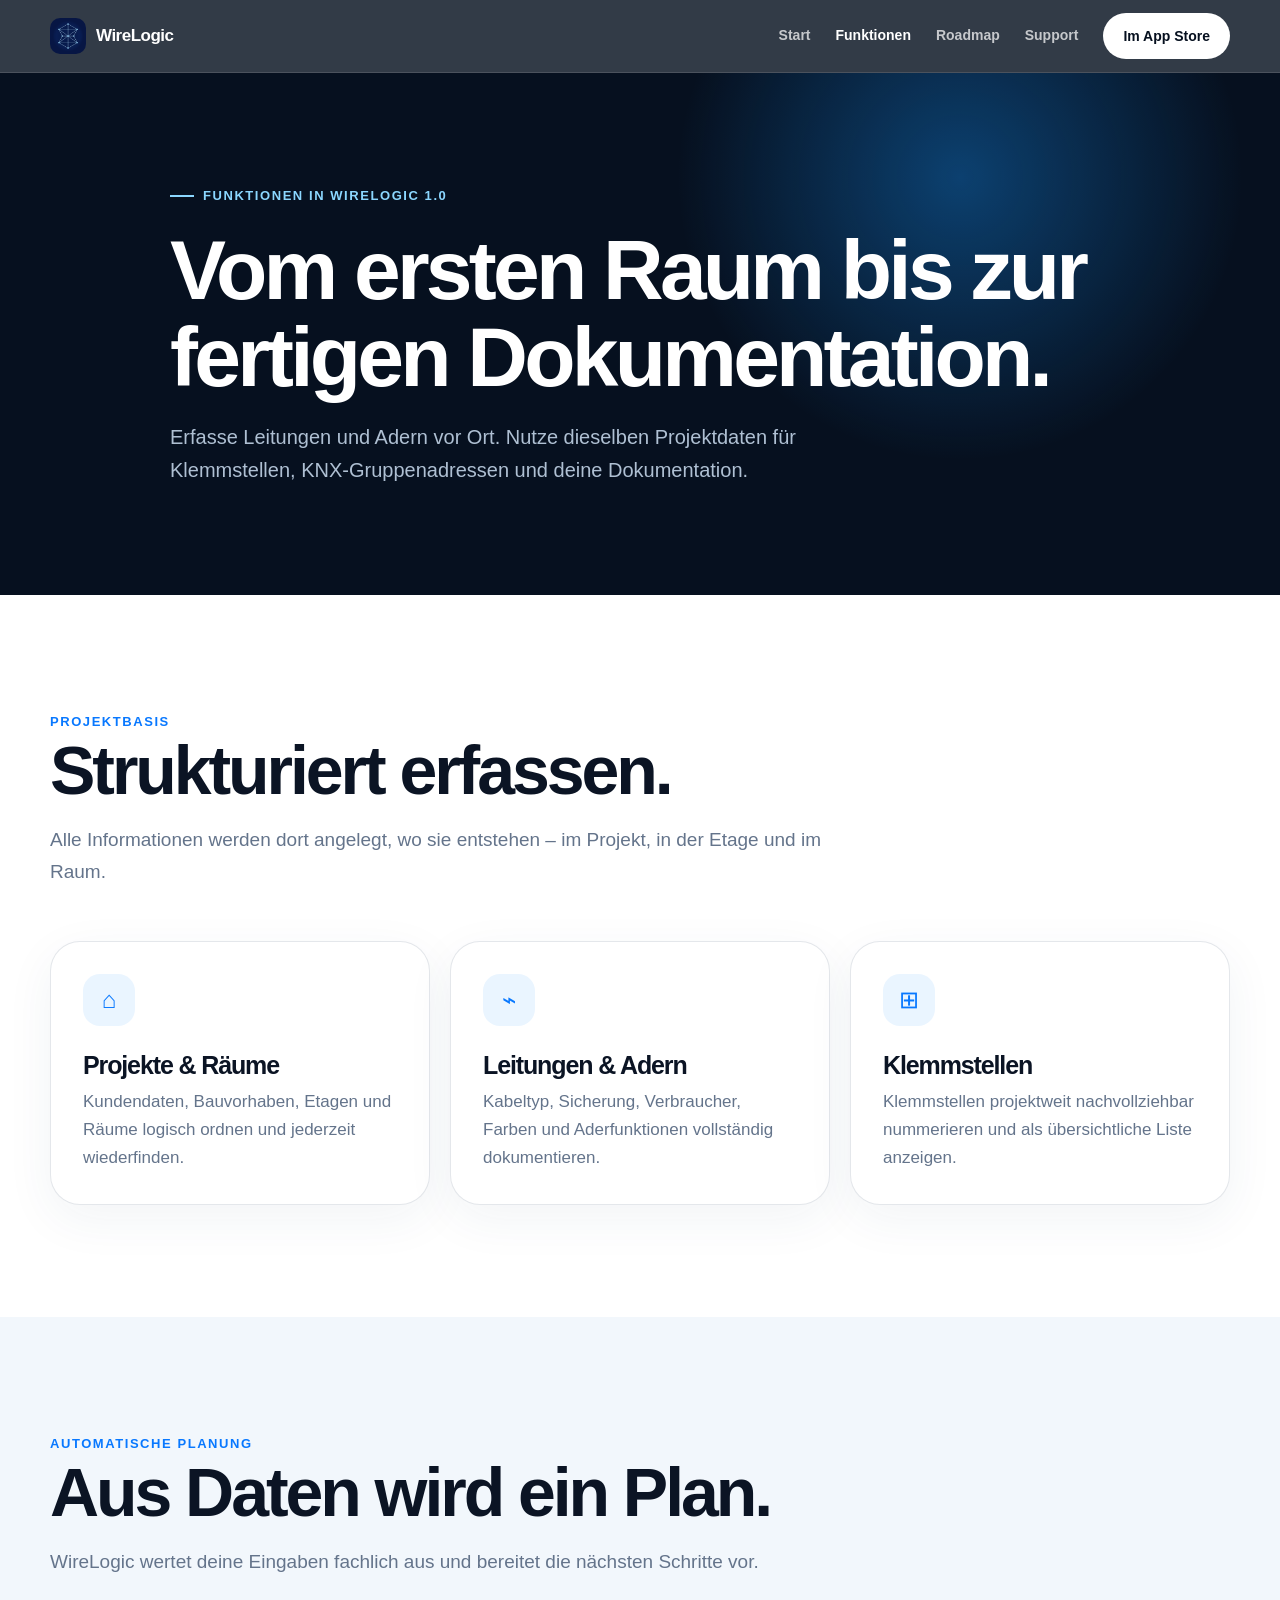
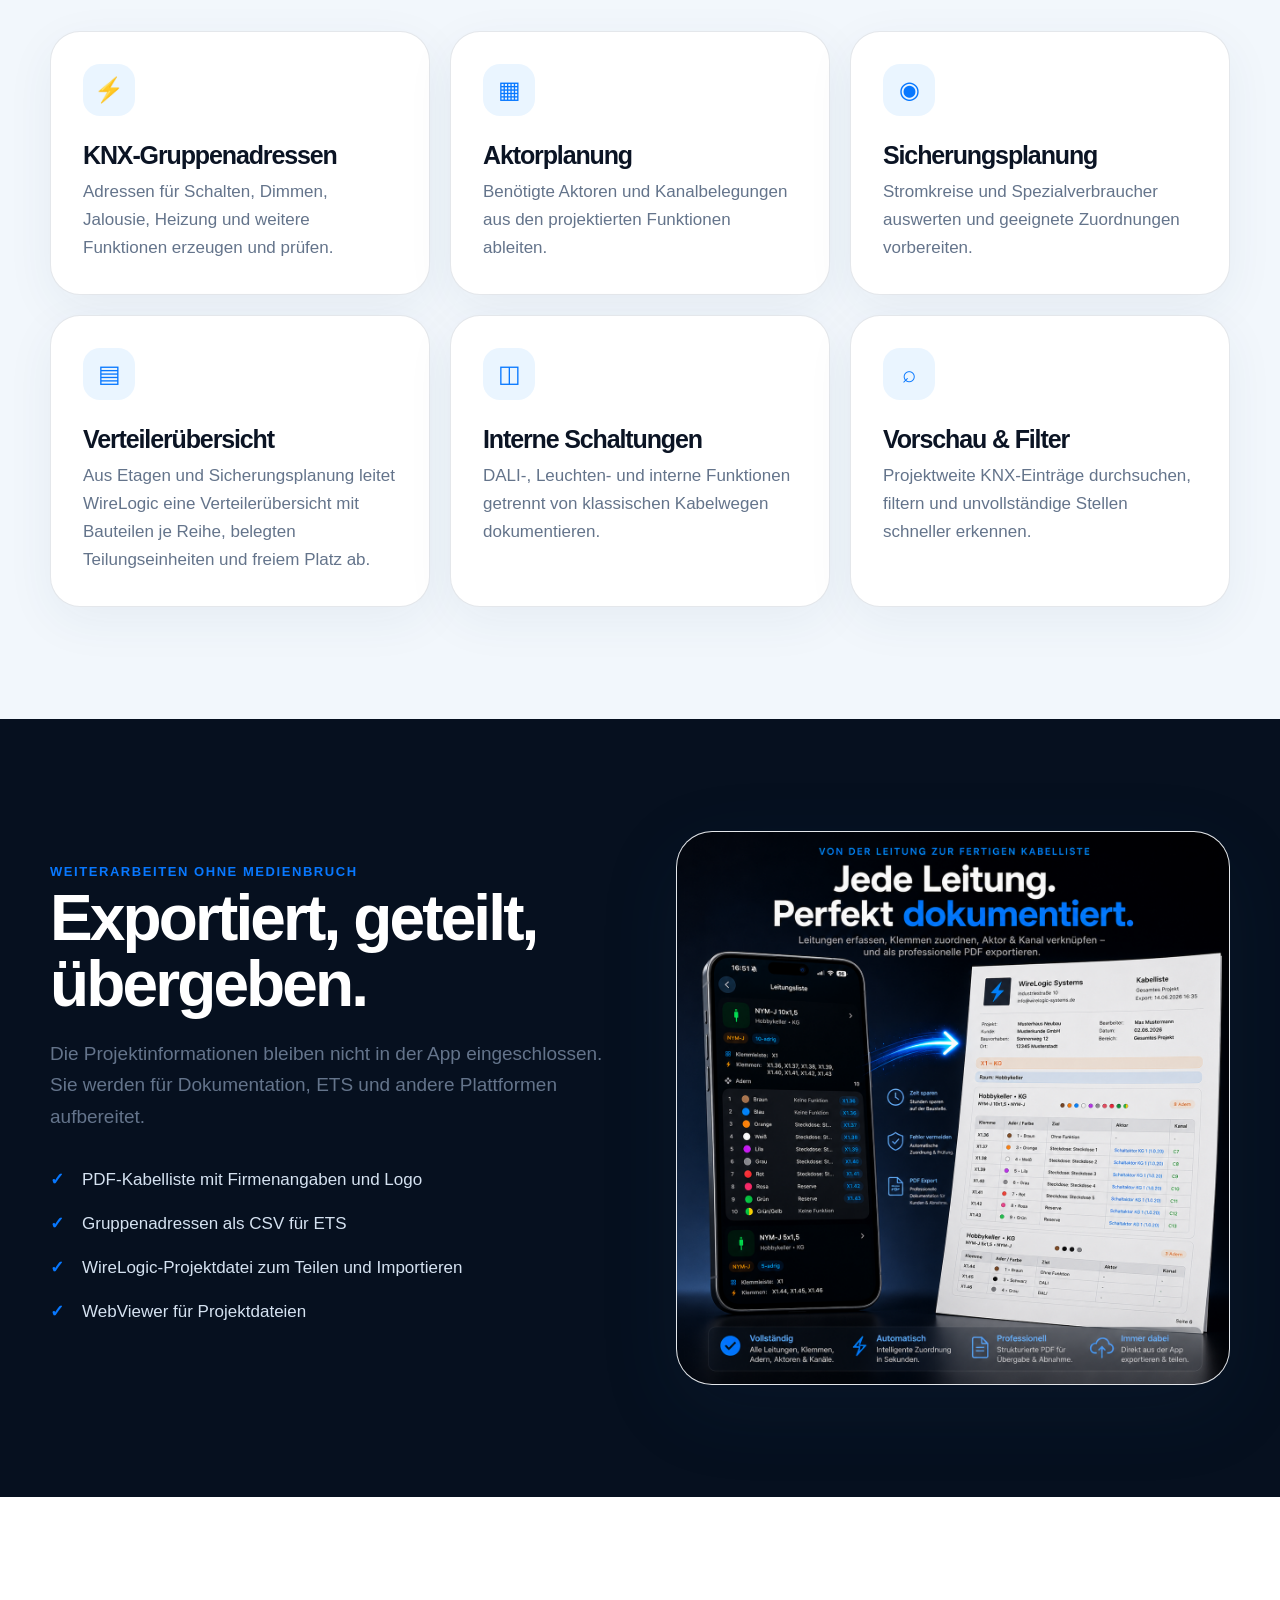
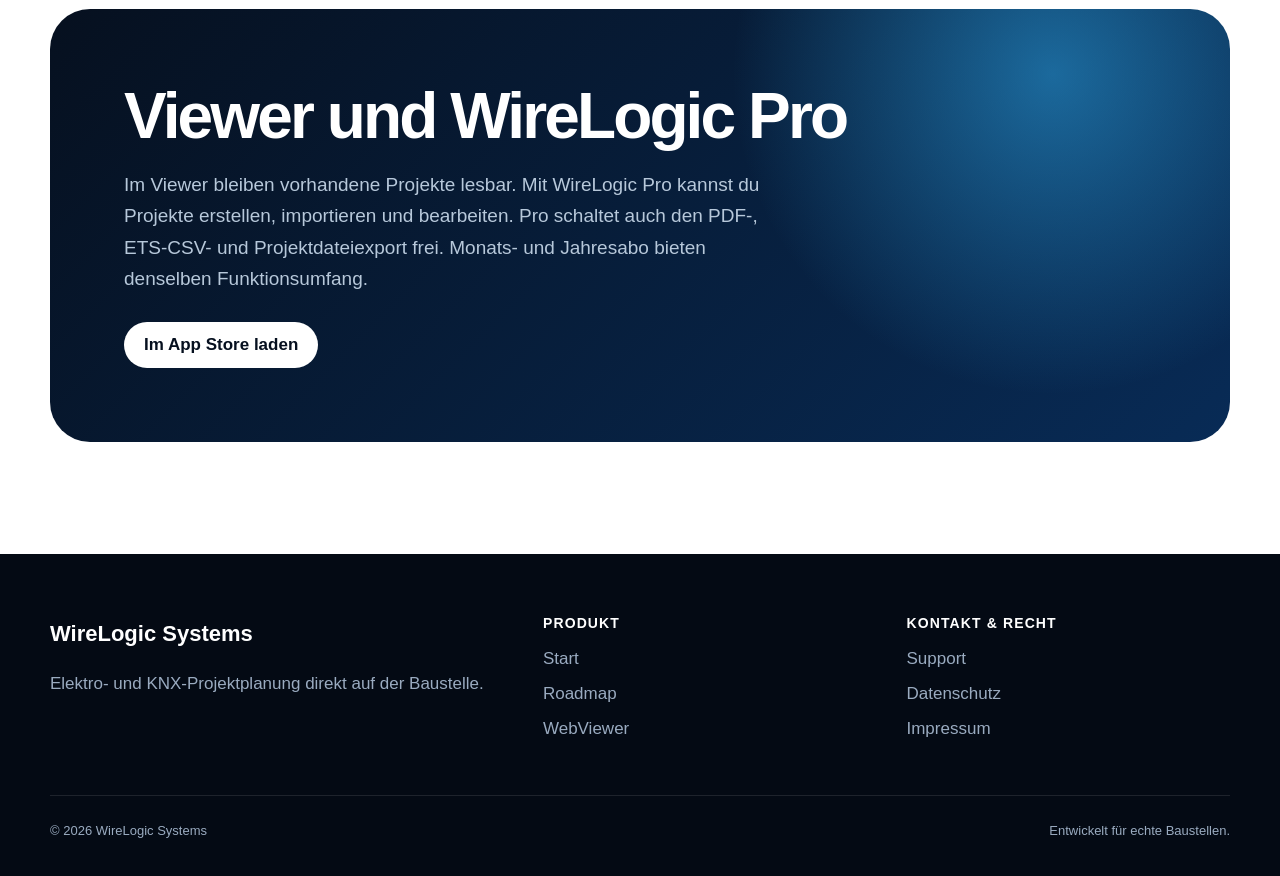
==== commit 2b9f8c52: "Launch WireLogic 1.0 website and App Store links" ====
--- a/funktionen.html
+++ b/funktionen.html
@@ -3,16 +3,16 @@
 <head>
   <meta charset="utf-8"><meta name="viewport" content="width=device-width,initial-scale=1">
   <title>Funktionen – WireLogic Elektro- &amp; KNX-Planung</title>
-  <meta name="description" content="Projektverwaltung, Leitungen, Adern, KNX-Gruppenadressen, Aktor-, Sicherungs- und Verteilerplanung sowie PDF- und ETS-Export in WireLogic.">
+  <meta name="description" content="Die Funktionen von WireLogic 1.0 im Überblick. Leitungen und Adern erfassen, Klemmenlisten und KNX-Gruppenadressen erstellen sowie PDF und ETS-CSV exportieren.">
   <meta name="robots" content="index,follow"><link rel="canonical" href="https://wirelogicsystems.de/funktionen.html">
   <link rel="icon" href="assets/icons/logo.png"><link rel="stylesheet" href="assets/css/main.css">
-  <meta property="og:type" content="website"><meta property="og:title" content="WireLogic Funktionen"><meta property="og:description" content="Vom ersten Raum bis zum fertigen Export – ein durchgängiger Workflow für Elektro- und KNX-Projekte."><meta property="og:url" content="https://wirelogicsystems.de/funktionen.html"><meta property="og:image" content="https://wirelogicsystems.de/assets/images/wirelogic-preview.png"><meta name="twitter:card" content="summary_large_image">
+  <meta property="og:type" content="website"><meta property="og:title" content="WireLogic Funktionen"><meta property="og:description" content="Vom ersten Raum bis zum fertigen Export – ein durchgängiger Workflow für Elektro- und KNX-Projekte."><meta property="og:url" content="https://wirelogicsystems.de/funktionen.html"><meta property="og:image" content="https://wirelogicsystems.de/assets/images/wirelogic-ets-export.png"><meta name="twitter:card" content="summary_large_image">
 </head>
 <body>
 <a class="skip-link" href="#inhalt">Zum Inhalt</a>
-<header class="site-header"><div class="nav-shell"><a class="brand" href="index.html"><img src="assets/icons/logo.png" alt="" width="36" height="36">WireLogic</a><button class="menu-button" type="button" aria-expanded="false" aria-label="Navigation öffnen">☰</button><nav class="nav-links" aria-label="Hauptnavigation"><a href="index.html">Start</a><a href="funktionen.html" aria-current="page">Funktionen</a><a href="roadmap.html">Roadmap</a><a href="support.html">Unterstützen</a><a class="nav-cta" href="https://testflight.apple.com/join/2BMqs9C9">Beta testen</a></nav></div></header>
+<header class="site-header"><div class="nav-shell"><a class="brand" href="index.html"><img src="assets/icons/logo.png" alt="" width="36" height="36">WireLogic</a><button class="menu-button" type="button" aria-expanded="false" aria-controls="hauptnavigation" aria-label="Hauptnavigation">☰</button><nav id="hauptnavigation" class="nav-links" aria-label="Hauptnavigation"><a href="index.html">Start</a><a href="funktionen.html" aria-current="page">Funktionen</a><a href="roadmap.html">Roadmap</a><a href="support.html">Support</a><a class="nav-cta" href="https://apps.apple.com/app/id6767243569">Im App Store</a></nav></div></header>
 <main id="inhalt">
-  <section class="page-hero"><div class="section-inner"><span class="eyebrow">Ein System statt Einzellösungen</span><h1>Vom ersten Raum bis zur fertigen Dokumentation.</h1><p>WireLogic verbindet alle Schritte, die auf der Baustelle und bei der anschließenden Elektro- und KNX-Planung zusammengehören.</p></div></section>
+  <section class="page-hero"><div class="section-inner"><span class="eyebrow">Funktionen in WireLogic 1.0</span><h1>Vom ersten Raum bis zur fertigen Dokumentation.</h1><p>Erfasse Leitungen und Adern vor Ort. Nutze dieselben Projektdaten für Klemmstellen, KNX-Gruppenadressen und deine Dokumentation.</p></div></section>
   <section class="section"><div class="section-inner">
     <div class="section-head"><span class="kicker">Projektbasis</span><h2>Strukturiert erfassen.</h2><p>Alle Informationen werden dort angelegt, wo sie entstehen – im Projekt, in der Etage und im Raum.</p></div>
     <div class="grid-3">
@@ -27,14 +27,14 @@
       <article class="feature-card reveal"><div class="feature-icon">⚡</div><h3>KNX-Gruppenadressen</h3><p>Adressen für Schalten, Dimmen, Jalousie, Heizung und weitere Funktionen erzeugen und prüfen.</p></article>
       <article class="feature-card reveal"><div class="feature-icon">▦</div><h3>Aktorplanung</h3><p>Benötigte Aktoren und Kanalbelegungen aus den projektierten Funktionen ableiten.</p></article>
       <article class="feature-card reveal"><div class="feature-icon">◉</div><h3>Sicherungsplanung</h3><p>Stromkreise und Spezialverbraucher auswerten und geeignete Zuordnungen vorbereiten.</p></article>
-      <article class="feature-card reveal"><div class="feature-icon">▤</div><h3>VT-Planung</h3><p>Bauteile, Platzbedarf und Reserven für die Verteilerplanung übersichtlich zusammenführen.</p></article>
+      <article class="feature-card reveal"><div class="feature-icon">▤</div><h3>Verteilerübersicht</h3><p>Aus Etagen und Sicherungsplanung leitet WireLogic eine Verteilerübersicht mit Bauteilen je Reihe, belegten Teilungseinheiten und freiem Platz ab.</p></article>
       <article class="feature-card reveal"><div class="feature-icon">◫</div><h3>Interne Schaltungen</h3><p>DALI-, Leuchten- und interne Funktionen getrennt von klassischen Kabelwegen dokumentieren.</p></article>
       <article class="feature-card reveal"><div class="feature-icon">⌕</div><h3>Vorschau &amp; Filter</h3><p>Projektweite KNX-Einträge durchsuchen, filtern und unvollständige Stellen schneller erkennen.</p></article>
     </div>
   </div></section>
-  <section class="section section-dark"><div class="section-inner split"><div><span class="kicker">Weiterarbeiten ohne Medienbruch</span><h2>Exportiert, geteilt, übergeben.</h2><p>Die Projektinformationen bleiben nicht in der App eingeschlossen. Sie werden für Dokumentation, ETS und andere Plattformen aufbereitet.</p><ul class="check-list"><li>PDF-Kabelliste mit Firmenangaben und Logo</li><li>ETS-kompatibler Gruppenadressenexport</li><li>WireLogic-Projektdatei zum Teilen und Importieren</li><li>WebViewer für Projektdateien</li></ul></div><div class="media-panel"><img src="assets/images/wirelogic-pdf-dokumentation.png" alt="WireLogic PDF-Dokumentation" width="1254" height="1254" loading="lazy"></div></div></section>
-  <section class="section"><div class="section-inner"><div class="cta-panel"><h2>Funktionen am echten Projekt erleben.</h2><p>Die Beta ist kostenlos über TestFlight verfügbar. Dein Feedback fließt direkt in die Weiterentwicklung ein.</p><a class="button button-dark" href="https://testflight.apple.com/join/2BMqs9C9">WireLogic Beta testen</a></div></div></section>
+  <section class="section section-dark"><div class="section-inner split"><div><span class="kicker">Weiterarbeiten ohne Medienbruch</span><h2>Exportiert, geteilt, übergeben.</h2><p>Die Projektinformationen bleiben nicht in der App eingeschlossen. Sie werden für Dokumentation, ETS und andere Plattformen aufbereitet.</p><ul class="check-list"><li>PDF-Kabelliste mit Firmenangaben und Logo</li><li>Gruppenadressen als CSV für ETS</li><li>WireLogic-Projektdatei zum Teilen und Importieren</li><li>WebViewer für Projektdateien</li></ul></div><div class="media-panel"><img src="assets/images/wirelogic-pdf-dokumentation.png" alt="WireLogic PDF-Dokumentation" width="1254" height="1254" loading="lazy"></div></div></section>
+  <section class="section" id="wirelogic-pro"><div class="section-inner"><div class="cta-panel"><h2>Viewer und WireLogic Pro</h2><p>Im Viewer bleiben vorhandene Projekte lesbar. Mit WireLogic Pro kannst du Projekte erstellen, importieren und bearbeiten. Pro schaltet auch den PDF-, ETS-CSV- und Projektdateiexport frei. Monats- und Jahresabo bieten denselben Funktionsumfang.</p><a class="button button-dark" href="https://apps.apple.com/app/id6767243569">Im App Store laden</a></div></div></section>
 </main>
-<footer class="site-footer"><div class="section-inner"><div class="footer-grid"><div><div class="footer-brand">WireLogic Systems</div><p>Elektro- und KNX-Projektplanung direkt auf der Baustelle.</p></div><div><h3>Produkt</h3><a href="index.html">Start</a><a href="roadmap.html">Roadmap</a><a href="https://severinfallecker1.github.io/wirelogic-web/">WebViewer</a></div><div><h3>Kontakt &amp; Recht</h3><a href="support.html">Unterstützen</a><a href="privacy.html">Datenschutz</a><a href="impressum.html">Impressum</a></div></div><div class="footer-bottom"><span>© <span data-year>2026</span> WireLogic Systems</span><span>Entwickelt für echte Baustellen.</span></div></div></footer>
+<footer class="site-footer"><div class="section-inner"><div class="footer-grid"><div><div class="footer-brand">WireLogic Systems</div><p>Elektro- und KNX-Projektplanung direkt auf der Baustelle.</p></div><div><h3>Produkt</h3><a href="index.html">Start</a><a href="roadmap.html">Roadmap</a><a href="https://severinfallecker1.github.io/wirelogic-web/">WebViewer</a></div><div><h3>Kontakt &amp; Recht</h3><a href="support.html">Support</a><a href="privacy.html">Datenschutz</a><a href="impressum.html">Impressum</a></div></div><div class="footer-bottom"><span>© <span data-year>2026</span> WireLogic Systems</span><span>Entwickelt für echte Baustellen.</span></div></div></footer>
 <script src="assets/js/site.js" defer></script>
 </body></html>
--- a/assets/css/main.css
+++ b/assets/css/main.css
@@ -117,20 +117,12 @@
   transform: rotateY(-10deg) rotateZ(3deg); animation: float 7s ease-in-out infinite;
 }
 .phone-screen {
-  min-height: 560px; overflow: hidden; border-radius: 45px; padding: 34px 18px;
-  background: linear-gradient(165deg, #f9fbff, #dbeeff); color: var(--ink);
-}
-.phone-notch { width: 86px; height: 22px; margin: -24px auto 28px; border-radius: 20px; background: #05070b; }
-.screen-title { font-size: 25px; font-weight: 800; letter-spacing: -.04em; }
-.screen-sub { color: var(--muted); font-size: 12px; margin-bottom: 18px; }
-.screen-card {
-  margin: 10px 0; padding: 15px; border: 1px solid rgba(8,120,255,.13);
-  border-radius: 18px; background: rgba(255,255,255,.86); box-shadow: 0 8px 20px rgba(35,77,122,.08);
-}
-.screen-card strong { display: block; font-size: 13px; }
-.screen-card small { color: var(--muted); }
-.screen-meter { height: 7px; margin-top: 11px; overflow: hidden; border-radius: 9px; background: #dce8f5; }
-.screen-meter::after { content: ""; display: block; width: 74%; height: 100%; border-radius: inherit; background: linear-gradient(90deg, var(--blue), var(--blue-2)); }
+  position: relative; aspect-ratio: 588 / 1280; overflow: hidden; border-radius: 45px;
+  background: #02070d; color: var(--ink);
+}
+.phone-app-screen {
+  width: 100%; height: 100%; object-fit: cover; object-position: top center;
+}
 .float-card {
   position: absolute; padding: 17px 19px; border: 1px solid rgba(255,255,255,.18);
   border-radius: 20px; background: rgba(9,31,59,.72); box-shadow: 0 25px 60px rgba(0,0,0,.28);
@@ -162,6 +154,11 @@
 .feature-icon {
   display: grid; place-items: center; width: 52px; height: 52px; margin-bottom: 26px;
   border-radius: 17px; color: #0878ff; background: #eaf5ff; font-size: 24px;
+}
+.step-num + .feature-icon { margin-top: 20px; }
+.feature-icon svg {
+  width: 27px; height: 27px; fill: none; stroke: currentColor; stroke-width: 1.8;
+  stroke-linecap: round; stroke-linejoin: round;
 }
 .feature-card h3, .content-card h3 { margin: 0 0 10px; font-size: 25px; }
 .feature-card p, .content-card p { margin: 0; color: var(--muted); }
@@ -256,7 +253,6 @@
   .hero-copy > p { font-size: 18px; }
   .hero-product { min-height: 500px; }
   .phone { width: 245px; right: 7%; }
-  .phone-screen { min-height: 475px; }
   .card-a { top: 80px; left: -5px; }
   .card-b { bottom: 25px; right: -4px; }
   .section { padding: 78px 0; }
